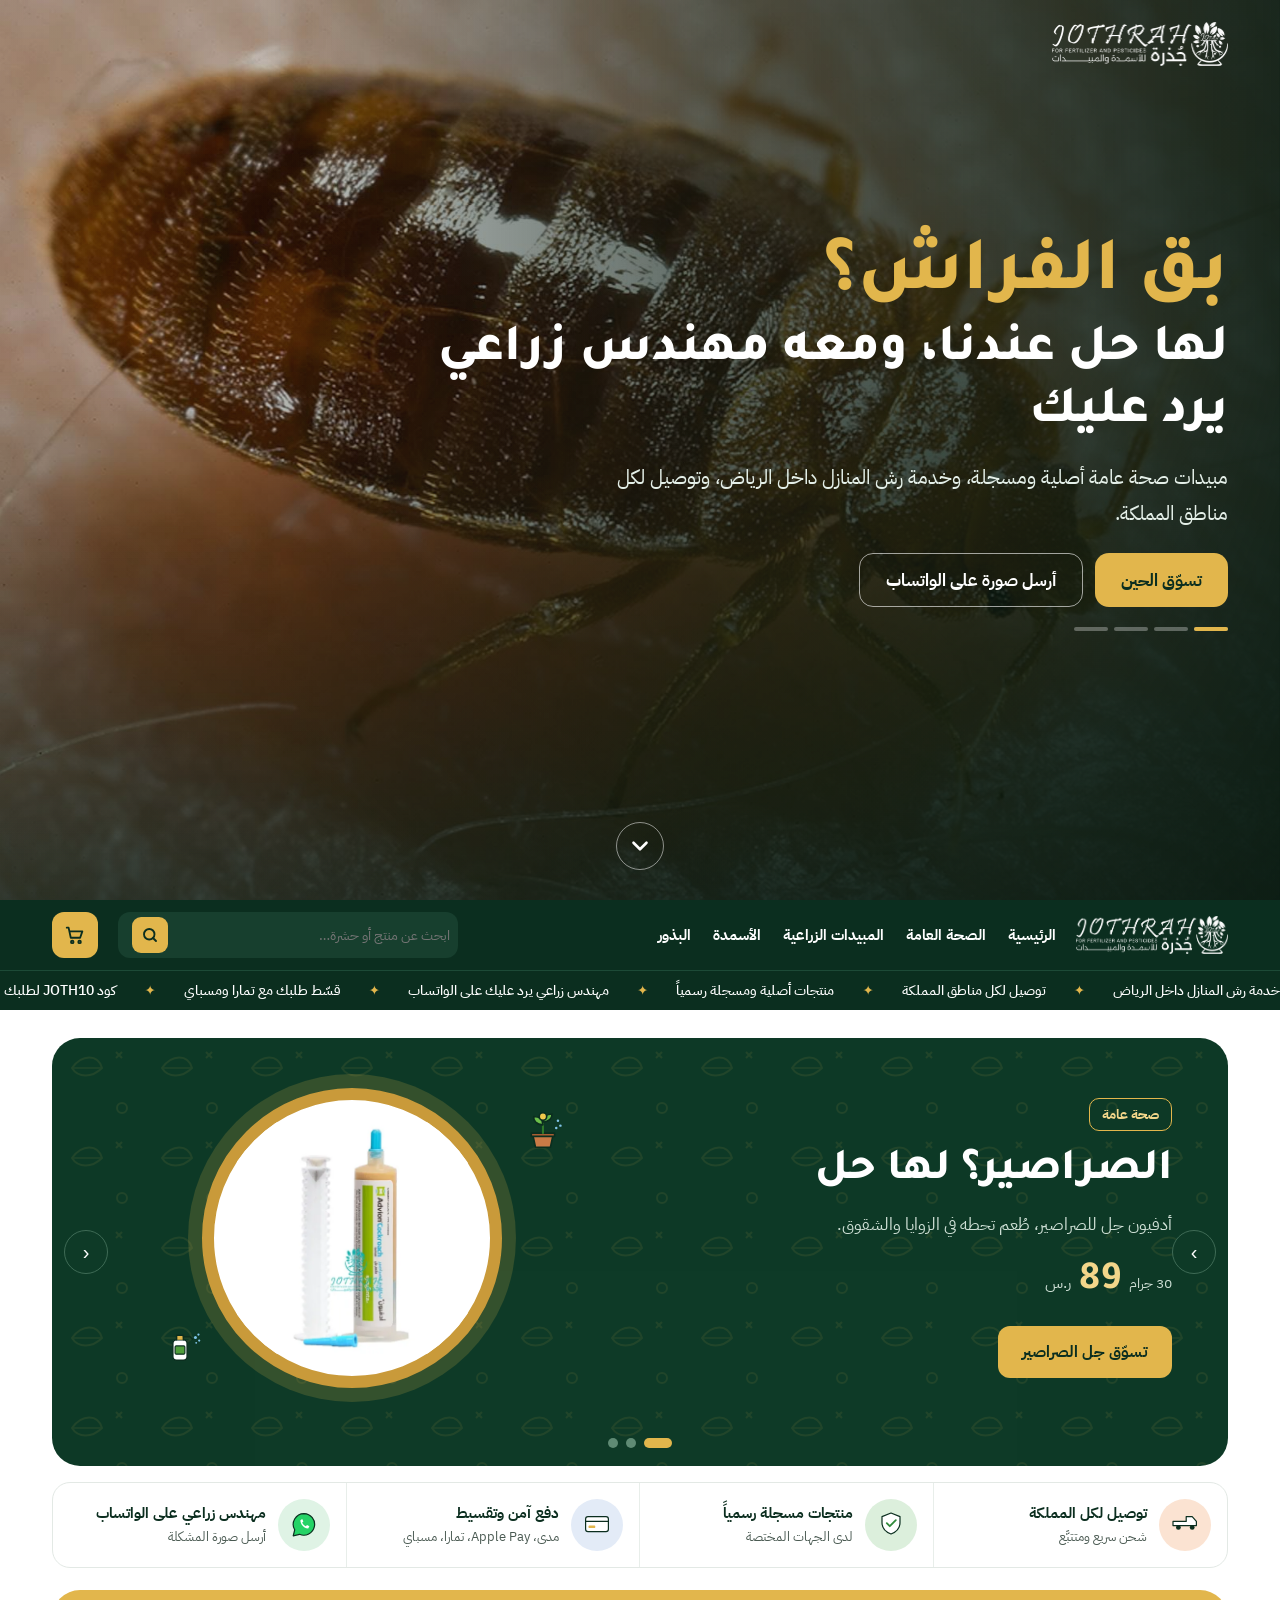
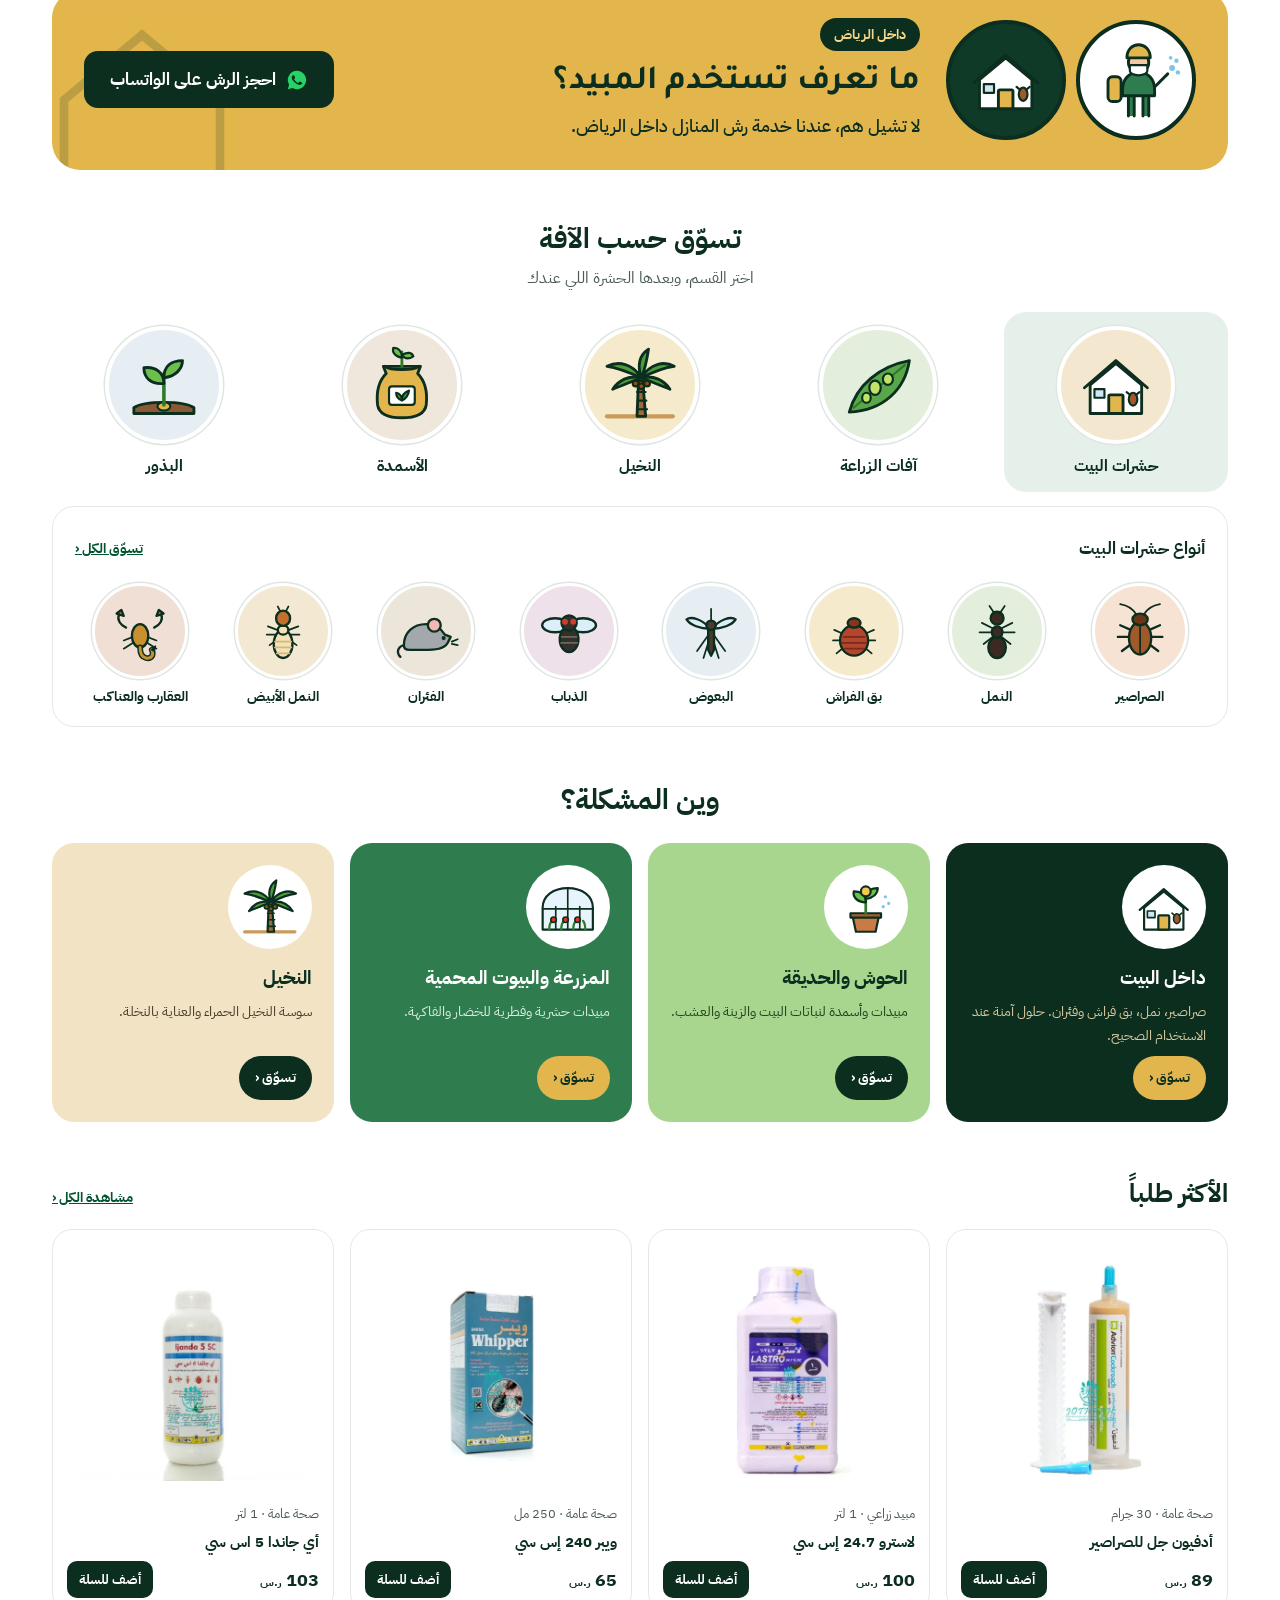
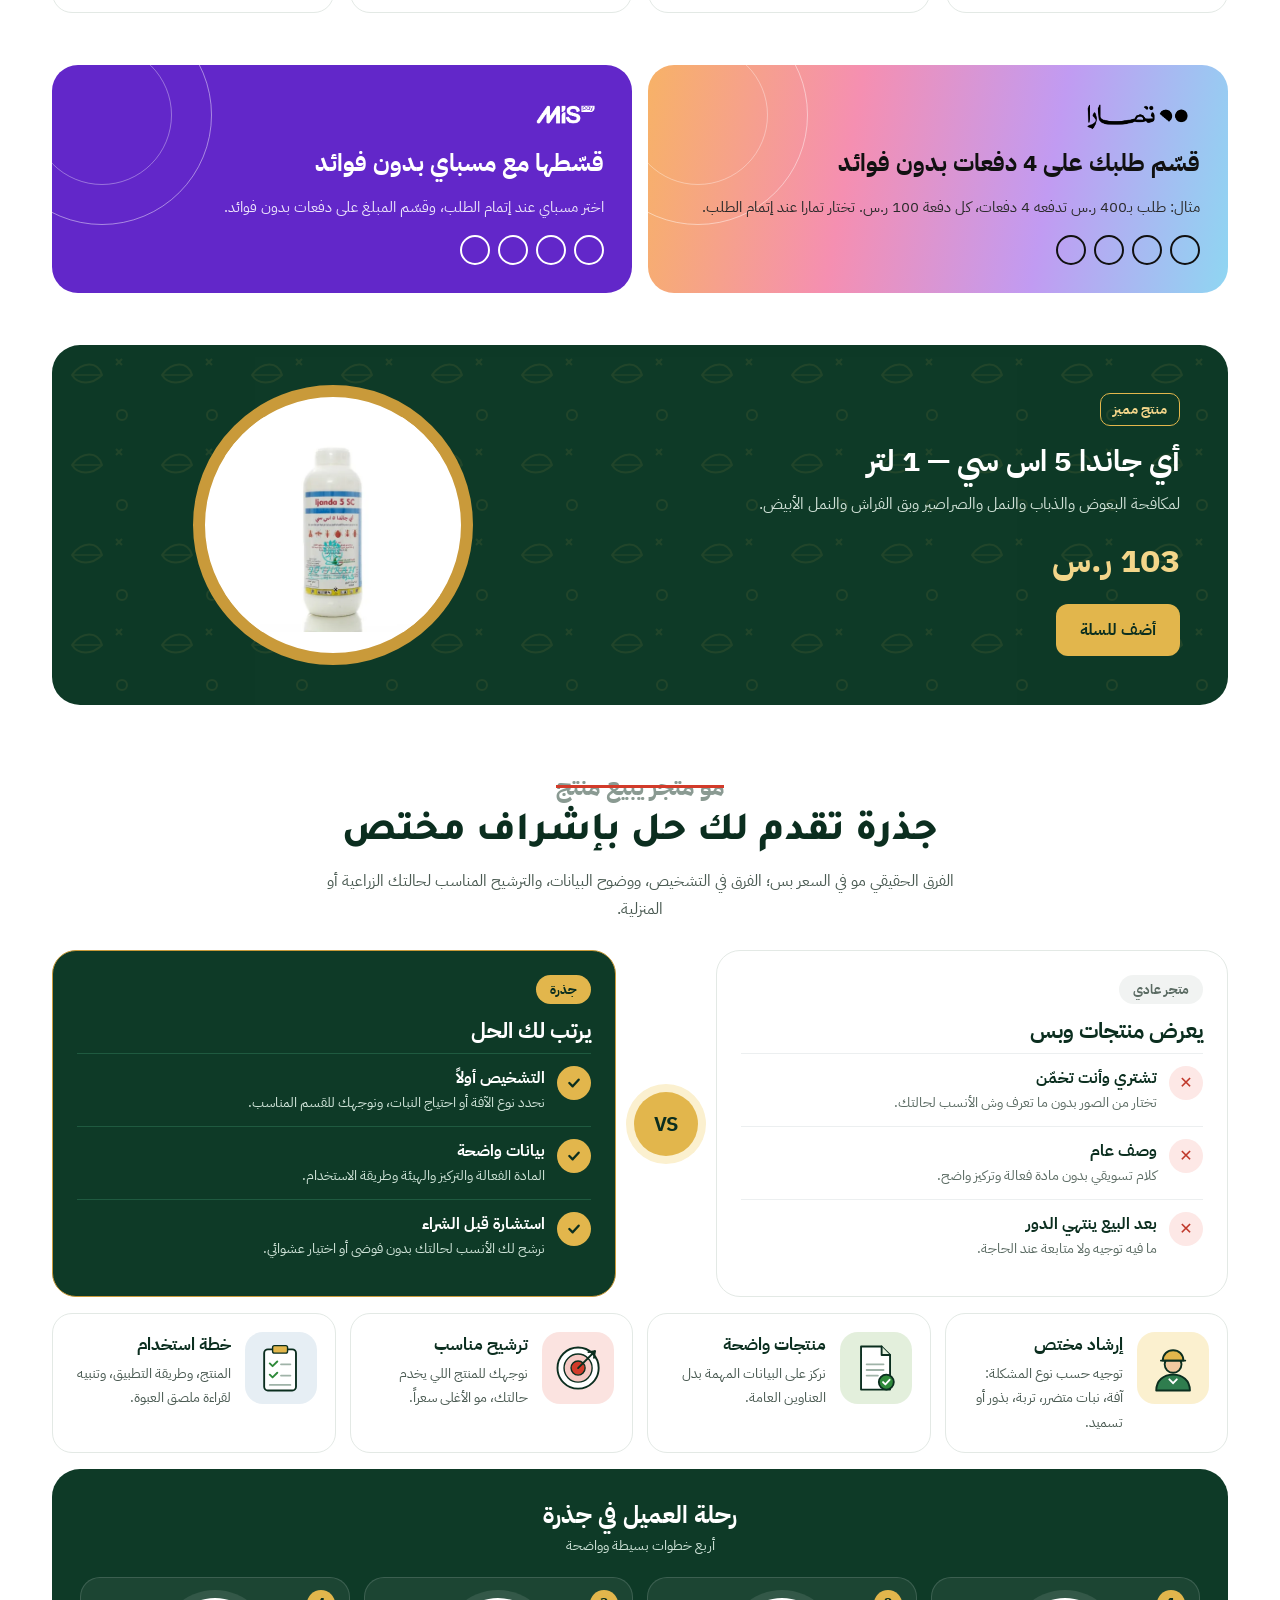
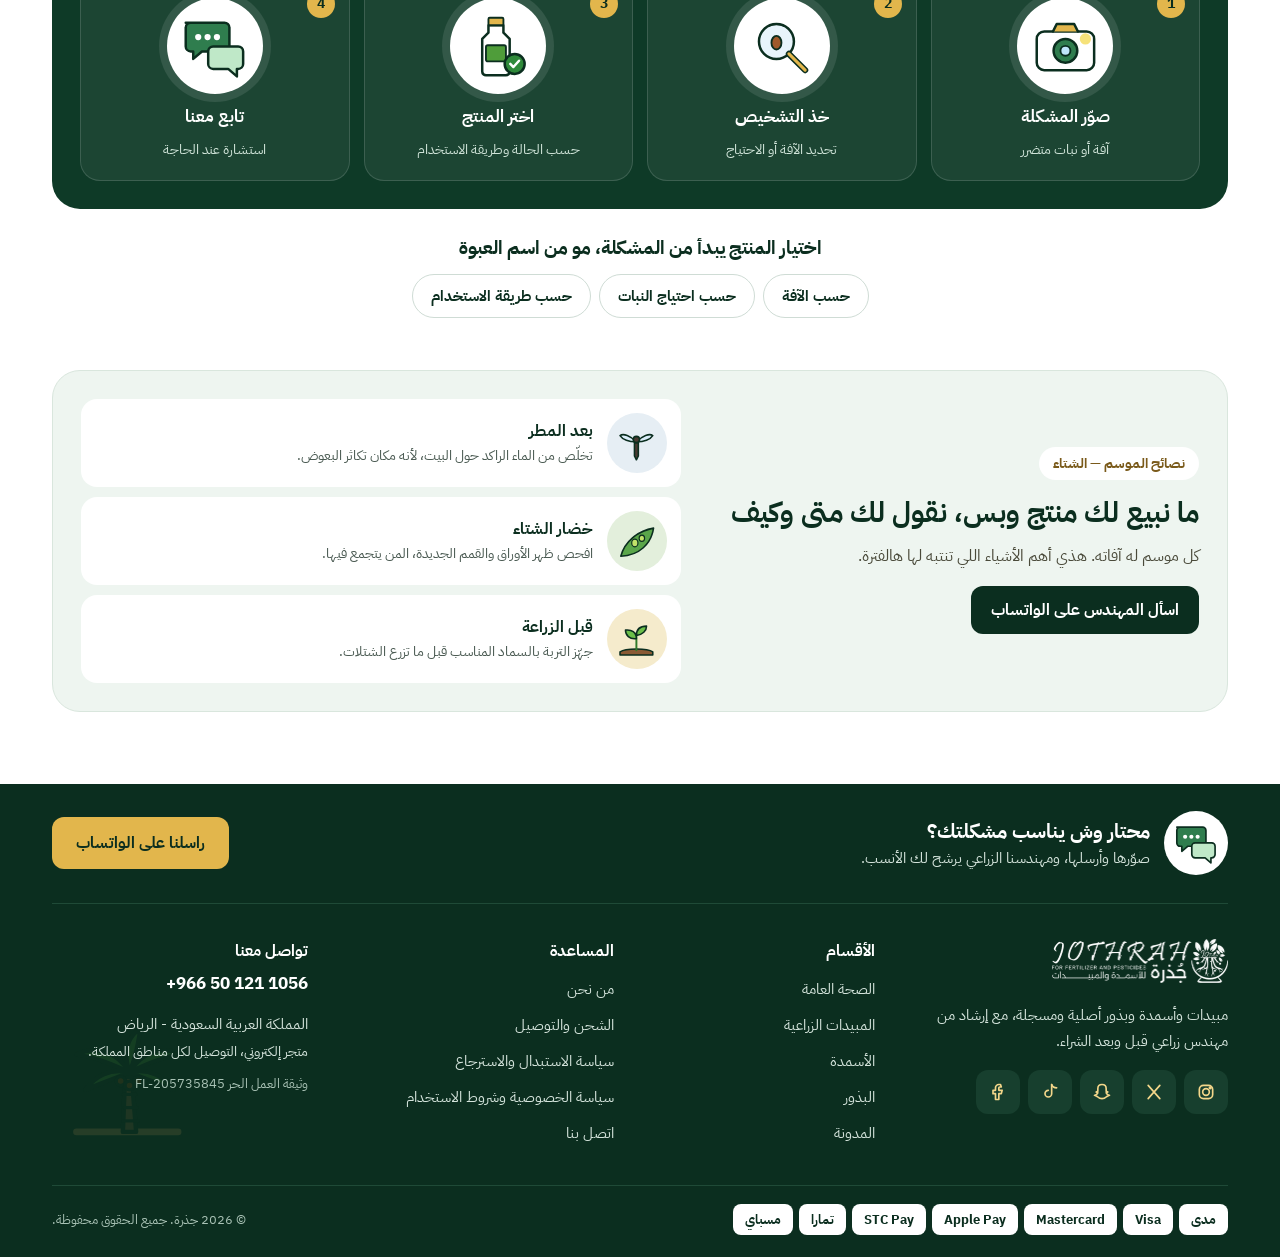
==== index.html @ 449c1da7 "Add files via upload" ====
<!DOCTYPE html>
<html lang="ar" dir="rtl">
<head>
<meta charset="utf-8">
<meta name="viewport" content="width=device-width,initial-scale=1,viewport-fit=cover">
<title>جذرة | مبيدات وأسمدة وبذور مع مهندس زراعي يرد عليك</title>
<meta name="description" content="مبيدات صحة عامة وزراعية وأسمدة وبذور أصلية ومسجلة، مع إرشاد من مهندس زراعي على الواتساب، وخدمة رش المنازل داخل الرياض، وتوصيل لكل مناطق المملكة.">
<link rel="canonical" href="https://offers.jothrah.com/">
<meta property="og:title" content="جذرة | مبيدات وأسمدة وبذور مع مهندس زراعي يرد عليك">
<meta property="og:description" content="صوّر المشكلة وأرسلها، ونقول لك وش تستخدم وكيف. توصيل لكل مناطق المملكة.">
<meta property="og:image" content="https://offers.jothrah.com/assets/hero/bedbug.jpg">
<meta property="og:url" content="https://offers.jothrah.com/">
<meta property="og:locale" content="ar_SA">
<meta name="theme-color" content="#0b2e1f">
<link rel="icon" href="/assets/logo-dark.png">
<link rel="preload" as="image" href="/assets/hero/bedbug.jpg" fetchpriority="high">
<link rel="preconnect" href="https://fonts.googleapis.com"><link rel="preconnect" href="https://fonts.gstatic.com" crossorigin>
<link href="https://fonts.googleapis.com/css2?family=IBM+Plex+Sans+Arabic:wght@400;500;700&family=Tajawal:wght@800&display=swap" rel="stylesheet" media="print" onload="this.media='all'"><noscript><link href="https://fonts.googleapis.com/css2?family=IBM+Plex+Sans+Arabic:wght@400;500;700&family=Tajawal:wght@800&display=swap" rel="stylesheet"></noscript>
<style>html{scroll-behavior:smooth;scroll-padding-top:120px}*{box-sizing:border-box}[hidden]{display:none!important}img{max-width:100%}
.intro{position:relative;height:100svh;min-height:560px;overflow:hidden;color:#fff;background:#1d2a1e}
.ix{position:absolute;inset:0}.iz{position:absolute;inset:0;width:100%;height:100%;object-fit:cover;opacity:0;transition:opacity 1.1s ease;transform:scale(1.08)}.iz.on{opacity:1;animation:kb 6s ease-out both}
.iq{position:relative;height:clamp(46px,7vw,78px);margin-bottom:4px}.iql{position:absolute;right:0;top:0;font-family:Tajawal,'IBM Plex Sans Arabic',sans-serif;font-weight:800;font-size:clamp(40px,7vw,76px);line-height:1;color:#e2b64c;text-decoration:none;opacity:0;transform:translateY(14px);transition:opacity .6s,transform .6s;pointer-events:none}.iql.on{opacity:1;transform:none;pointer-events:auto}
.ibar{display:flex;gap:6px;margin-top:20px}.ibar i{width:34px;height:4px;border-radius:4px;background:rgba(255,255,255,.3);overflow:hidden;position:relative}.ibar i.on::after{content:'';position:absolute;inset:0;background:#e2b64c;animation:barf 5s linear both}@keyframes barf{from{transform:scaleX(0);transform-origin:right}to{transform:scaleX(1);transform-origin:right}}
@keyframes kb{from{transform:scale(1.12)}to{transform:scale(1)}}
.intro-shade{position:absolute;inset:0;background:linear-gradient(to top,rgba(8,26,17,.94) 0%,rgba(8,26,17,.7) 45%,rgba(8,26,17,.45) 75%,rgba(8,26,17,.6) 100%)}@media (min-width:760px){.intro-shade{background:linear-gradient(to left,rgba(8,26,17,.9) 0%,rgba(8,26,17,.6) 45%,rgba(8,26,17,.15) 80%),linear-gradient(to top,rgba(8,26,17,.75),rgba(8,26,17,.1) 60%)}}
.intro-in{position:relative;height:100%;max-width:1240px;margin:0 auto;padding:22px 32px 30px;box-sizing:border-box;display:flex;flex-direction:column;justify-content:space-between}
.intro-h{font-family:Tajawal,'IBM Plex Sans Arabic',sans-serif;font-weight:800;font-size:clamp(28px,4.6vw,52px);line-height:1.2;margin:0;max-width:820px;animation:up .9s .2s both}
.intro-p{font-size:clamp(16px,2vw,20px);line-height:1.8;color:#e4efe8;max-width:620px;margin:14px 0 22px;animation:up .9s .35s both}
.intro-btns{display:flex;gap:12px;flex-wrap:wrap;animation:up .9s .5s both}
.ib{display:inline-flex;align-items:center;justify-content:center;min-height:54px;padding:0 26px;border-radius:14px;font-weight:700;font-size:17px;text-decoration:none}
.ib1{background:#e2b64c;color:#0b2e1f}.ib2{border:1.5px solid rgba(255,255,255,.6);color:#fff}
.intro-down{align-self:center;color:#fff;width:48px;height:48px;display:grid;place-items:center;border-radius:50%;border:1.5px solid rgba(255,255,255,.5);animation:bob 1.8s ease-in-out infinite;margin-top:18px}
@keyframes up{from{opacity:0;transform:translateY(18px)}to{opacity:1;transform:none}}
@media (max-width:600px){.intro-in{padding:18px 18px 22px}.ib{flex:1 1 100%}}
header{position:sticky;top:0;z-index:50}
</style>



<style>
body{margin:0;background:#fff}a{color:#005430}a:hover{color:#003d23}
.ic{width:78%;height:78%;overflow:visible}.ic *{transform-box:fill-box;transform-origin:center}
@keyframes bob{50%{transform:translateY(-6px)}}@keyframes wig{0%,100%{transform:rotate(-7deg)}50%{transform:rotate(7deg)}}@keyframes flap{50%{transform:scaleY(.45)}}@keyframes sway{0%,100%{transform:rotate(-5deg)}50%{transform:rotate(5deg)}}@keyframes crawl{0%,100%{transform:translate(0,0)}50%{transform:translate(0,-4px)}}@keyframes mist{0%{opacity:0;transform:translate(0,0) scale(.5)}40%{opacity:1}100%{opacity:0;transform:translate(10px,-8px) scale(1.3)}}@keyframes grow{50%{transform:scaleY(1.08) translateY(-2px)}}@keyframes dash{to{stroke-dashoffset:-40}}@keyframes tick{to{transform:translateX(50%)}}@keyframes inch{50%{transform:scaleX(.85)}}@keyframes floaty{50%{transform:translateY(-12px) rotate(8deg)}}@keyframes spin{to{transform:rotate(360deg)}}
.a-bob{animation:bob 3s ease-in-out infinite}.a-crawl{animation:crawl 1.2s ease-in-out infinite}.a-leg{animation:wig .45s ease-in-out infinite}.a-ant{animation:sway 1.6s ease-in-out infinite;transform-origin:center bottom!important}.a-wing{animation:flap .18s linear infinite;transform-origin:center bottom!important}.a-hover{animation:bob 1.4s ease-in-out infinite}.a-tail{animation:sway 1.2s ease-in-out infinite;transform-origin:right top!important}.a-sting{animation:sway 1.8s ease-in-out infinite;transform-origin:left top!important}.a-sway{animation:sway 4s ease-in-out infinite;transform-origin:left bottom!important}.a-sway2{animation:sway 3s ease-in-out infinite;transform-origin:center bottom!important}.a-fronds{animation:sway 3.6s ease-in-out infinite;transform-origin:center bottom!important}.a-mist circle{animation:mist 1.6s ease-out infinite}.a-mist circle:nth-child(2){animation-delay:.4s}.a-mist circle:nth-child(3){animation-delay:.8s}.a-mist circle:nth-child(4){animation-delay:1.2s}.a-grow{animation:grow 2.4s ease-in-out infinite;transform-origin:center bottom!important}.a-trail{stroke-dasharray:6 8;animation:dash 1.5s linear infinite}.a-inch{animation:inch 1.4s ease-in-out infinite;transform-origin:left bottom!important}.a-crawl2{animation:crawl .9s ease-in-out infinite}
.tick{display:flex;gap:28px;width:max-content;animation:tick 40s linear infinite}.tick .dot{color:#e2b64c}
.sbrow{display:grid;grid-template-columns:repeat(8,minmax(0,1fr));gap:12px}.sb{display:flex;flex-direction:column;align-items:center;gap:8px;text-decoration:none;color:#0b2e1f;text-align:center}.sbi{width:96px;height:96px;border-radius:50%;display:grid;place-items:center;border:3px solid #fff;box-shadow:0 0 0 1.5px #dfe6e2}.sb:hover .sbi{box-shadow:0 0 0 2.5px #005430}.sbn{font-weight:700;font-size:14px;line-height:1.4}
.cats{display:grid;grid-template-columns:repeat(5,minmax(0,1fr));gap:14px}.cb{border:0;border-radius:22px;padding:14px 8px;display:flex;flex-direction:column;align-items:center;gap:10px;cursor:pointer;font:inherit;color:#0b2e1f}.cbi{width:118px;height:118px;border-radius:50%;display:grid;place-items:center;border:4px solid #fff;box-shadow:0 0 0 1.5px #dfe6e2}.cbn{font-weight:700;font-size:16px}
.where{display:grid;grid-template-columns:repeat(4,minmax(0,1fr));gap:16px}.wc{border-radius:22px;padding:22px;display:flex;flex-direction:column;gap:8px;min-height:260px;box-sizing:border-box}.wci{width:84px;height:84px;border-radius:50%;background:#fff;display:grid;place-items:center;margin-bottom:6px;align-self:flex-start}
.feat{display:grid;grid-template-columns:repeat(4,minmax(0,1fr));border:1px solid #e3e9e5;border-radius:18px;background:#fff}.fi{display:flex;align-items:center;gap:12px;padding:16px}.fi+.fi{border-right:1px solid #e8eeea}.fic{flex:none;width:52px;height:52px;border-radius:50%;display:grid;place-items:center}.fic svg{width:30px;height:30px}
.slide{display:grid;grid-template-columns:minmax(0,1fr) minmax(0,.9fr);align-items:center;gap:32px}.prods{display:grid;grid-template-columns:repeat(4,minmax(0,1fr));gap:16px}.fp{display:grid;grid-template-columns:minmax(0,1fr) minmax(0,.8fr);gap:32px;align-items:center}.tips{display:grid;grid-template-columns:minmax(0,.9fr) minmax(0,1.1fr);gap:28px;align-items:center}
@keyframes rise{0%{opacity:0;transform:translateY(6px)}50%{opacity:1}100%{opacity:0;transform:translateY(-14px)}}@keyframes drip{0%{transform:translateY(-6px);opacity:0}30%{opacity:1}100%{transform:translateY(16px);opacity:0}}@keyframes jump{50%{transform:translateY(-5px)}}@keyframes pulse{50%{transform:scale(1.06)}}@keyframes fill4{0%,15%{background:transparent}25%,100%{background:currentColor}}
.a-rise circle{animation:rise 2s ease-out infinite}.a-rise circle:nth-child(2){animation-delay:.6s}.a-rise circle:nth-child(3){animation-delay:1.2s}.a-pour{animation:sway 2.6s ease-in-out infinite;transform-origin:right top!important}.a-jump circle{animation:jump 1.2s ease-in-out infinite}.a-jump circle:nth-child(2n){animation-delay:.3s}.a-jump circle:nth-child(3n){animation-delay:.6s}.a-drip{animation:drip 1.8s ease-in infinite}.a-orbit{animation:spin 8s linear infinite}.a-orbit2{animation:spin 6s linear infinite reverse}.a-root{animation:grow 2.4s ease-in-out infinite;transform-origin:center top!important}.a-pulse{animation:pulse 2.2s ease-in-out infinite}.a-spin{animation:spin 10s linear infinite}@keyframes slide{50%{transform:translateX(-6px)}}@keyframes tw{50%{opacity:.35}}.a-slide{animation:slide 3s ease-in-out infinite}.a-twinkle circle{animation:tw 2s ease-in-out infinite}.a-twinkle circle:nth-child(2n){animation-delay:.7s}.a-jump2{animation:jump 1s ease-in-out infinite}.a-wiggle{animation:sway 1s ease-in-out infinite}
.pay{display:grid;grid-template-columns:repeat(2,minmax(0,1fr));gap:16px}.dots4{display:flex;gap:8px}.dots4 i{width:30px;height:30px;border-radius:50%;border:2.5px solid currentColor;animation:fill4 4s ease-in-out infinite}.dots4 i:nth-child(2){animation-delay:.6s}.dots4 i:nth-child(3){animation-delay:1.2s}.dots4 i:nth-child(4){animation-delay:1.8s}
@media (max-width:1000px){.pay{grid-template-columns:minmax(0,1fr)}}
.vs{display:grid;grid-template-columns:minmax(0,1fr) auto minmax(0,1.1fr);gap:18px;align-items:center}.why4{display:grid;grid-template-columns:repeat(4,minmax(0,1fr));gap:14px}.jr{display:grid;grid-template-columns:repeat(4,minmax(0,1fr));gap:14px;position:relative}@keyframes flash{0%,80%,100%{opacity:0}85%{opacity:1}}@keyframes scan{0%,100%{transform:translate(0,0)}25%{transform:translate(8px,-6px)}50%{transform:translate(0,-10px)}75%{transform:translate(-8px,-4px)}}@keyframes typing{0%,100%{opacity:.2}50%{opacity:1}}.a-flash{animation:flash 2.4s linear infinite}.a-scan{animation:scan 3s ease-in-out infinite}.a-typing circle{animation:typing 1.2s ease-in-out infinite}.a-typing circle:nth-child(2){animation-delay:.2s}.a-typing circle:nth-child(3){animation-delay:.4s}
@media (max-width:1000px){.vs{grid-template-columns:minmax(0,1fr)}.vsc{justify-self:center}.why4,.jr{grid-template-columns:repeat(2,minmax(0,1fr))}}
@media (max-width:1000px){.fcols{grid-template-columns:repeat(2,minmax(0,1fr))!important}}
@media (max-width:600px){.fcols{grid-template-columns:minmax(0,1fr)!important}.fcta a{width:100%;justify-content:center}.sprayb{padding:22px!important}.sprayb a{width:100%;justify-content:center}.why4,.jr{grid-template-columns:minmax(0,1fr)}}
@media (max-width:1000px){.sbrow{grid-template-columns:repeat(4,minmax(0,1fr))}.where{grid-template-columns:repeat(2,minmax(0,1fr))}.feat{grid-template-columns:repeat(2,minmax(0,1fr))}.fi:nth-child(3){border-right:0}.fi:nth-child(n+3){border-top:1px solid #e8eeea}.cbi{width:96px;height:96px}.prods{grid-template-columns:repeat(2,minmax(0,1fr))}.tips{grid-template-columns:minmax(0,1fr)}.nav{display:none!important}}
@media (max-width:600px){.slide,.fp{grid-template-columns:minmax(0,1fr)}.slide .ring{width:220px!important;height:220px!important}.cats{display:flex;overflow-x:auto;gap:10px;padding-bottom:6px}.cb{flex:none;width:118px}.cbi{width:84px;height:84px}.sbrow{grid-template-columns:repeat(3,minmax(0,1fr));gap:10px}.sbi{width:84px;height:84px}.where{grid-template-columns:minmax(0,1fr)}.wc{min-height:0}.feat{grid-template-columns:minmax(0,1fr)}.fi+.fi{border-right:0;border-top:1px solid #e8eeea}.wrap{padding-inline:14px!important}.st{font-size:30px!important}.h2{font-size:22px!important}.search{display:none!important}.fpimg{width:220px!important;height:220px!important}}
@media (prefers-reduced-motion:reduce){*{animation:none!important}}
</style>

</head>
<body>

<div dir="rtl" style="font-family:'IBM Plex Sans Arabic',system-ui,sans-serif;color:#0b2e1f;background:#fff">

<section class="intro" aria-label="جذرة">
<div class="ix" aria-hidden="true">
<img class="iz on" src="/assets/hero/bedbug.jpg" alt="" style="object-position:center 30%" fetchpriority="high">
<img class="iz" data-src="/assets/hero/roach.jpg" alt="" style="object-position:center 40%">
<img class="iz" data-src="/assets/hero/mouse.jpg" alt="" style="object-position:center 45%">
<img class="iz" data-src="/assets/hero/termite.jpg" alt="" style="object-position:center 35%">
</div>
<div class="intro-shade" aria-hidden="true"></div>
<div class="intro-in">
<img src="/assets/logo-light.png" alt="جذرة للأسمدة والمبيدات والبذور" width="176" height="44" style="height:44px;width:auto;align-self:flex-start">
<div>
<div class="iq" aria-live="polite"><a class="iql on" href="https://jothrah.com/ar/BedBug/c424766823">بق الفراش؟</a><a class="iql" href="https://jothrah.com/ar/Cockroach/c1234017296">الصراصير؟</a><a class="iql" href="https://jothrah.com/ar/Rodent-Mouse/c1764114038">الفئران؟</a><a class="iql" href="https://jothrah.com/ar/Termite/c708027161">النمل الأبيض؟</a></div>
<h1 class="intro-h">لها حل عندنا، ومعه مهندس زراعي يرد عليك</h1>
<p class="intro-p">مبيدات صحة عامة أصلية ومسجلة، وخدمة رش المنازل داخل الرياض، وتوصيل لكل مناطق المملكة.</p>
<div class="intro-btns"><a href="#shop" class="ib ib1">تسوّق الحين</a><a href="https://wa.me/966501211056" class="ib ib2">أرسل صورة على الواتساب</a></div>
<div class="ibar" aria-hidden="true"><i class="on"></i><i></i><i></i><i></i></div>
</div>
<a href="#shop" class="intro-down" aria-label="انزل للمتجر"><svg width="26" height="26" viewBox="0 0 24 24" fill="none" stroke="currentColor" stroke-width="2.4" stroke-linecap="round" stroke-linejoin="round" aria-hidden="true"><path d="M6 9l6 6 6-6"/></svg></a>
</div>
</section>
<header id="shop" style="background:#0b2e1f;color:#fff">
<div class="wrap" style="max-width:1240px;margin:0 auto;padding:12px 32px;display:flex;align-items:center;gap:20px">
<img src="/assets/logo-light.png" alt="جذرة للأسمدة والمبيدات والبذور" style="height:38px;width:auto">
<nav class="nav" aria-label="الأقسام" style="display:flex;gap:22px;font-weight:700;font-size:15px">
<a href="https://jothrah.com/ar" style="color:#fff;text-decoration:none">الرئيسية</a><a href="https://jothrah.com/ar/PublicHealth-Insecticide/c1409105685" style="color:#fff;text-decoration:none">الصحة العامة</a><a href="https://jothrah.com/ar/Pesticides/c199643191" style="color:#fff;text-decoration:none">المبيدات الزراعية</a><a href="https://jothrah.com/ar/Fertilizers/c63252591" style="color:#fff;text-decoration:none">الأسمدة</a><a href="https://jothrah.com/ar/Seeds/c2074406823" style="color:#fff;text-decoration:none">البذور</a>
</nav>
<div style="flex:1"></div>
<label class="search" style="display:flex;align-items:center;background:#173f2e;border-radius:12px;padding:0 6px 0 14px;height:46px;min-width:240px"><span style="position:absolute;width:1px;height:1px;overflow:hidden">بحث</span><input type="search" placeholder="ابحث عن منتج أو حشرة…" style="flex:1;background:transparent;border:0;color:#fff;font:inherit;font-size:14px;outline:none"><span style="width:36px;height:36px;border-radius:9px;background:#e2b64c;display:grid;place-items:center"><svg width="18" height="18" viewBox="0 0 24 24" fill="none" stroke="#0b2e1f" stroke-width="2.5" stroke-linecap="round" aria-hidden="true"><circle cx="11" cy="11" r="7"/><path d="M20 20l-4-4"/></svg></span></label>
<button aria-label="السلة" style="width:46px;height:46px;border-radius:12px;border:0;background:#e2b64c;display:grid;place-items:center;cursor:pointer"><svg width="22" height="22" viewBox="0 0 24 24" fill="none" stroke="#0b2e1f" stroke-width="2" stroke-linecap="round" stroke-linejoin="round" aria-hidden="true"><path d="M3 4h2l2.4 11h10.2L20 8H6.2"/><circle cx="9" cy="19.5" r="1.4"/><circle cx="17" cy="19.5" r="1.4"/></svg></button>
</div>
<div style="border-top:1px solid #1d4a37;overflow:hidden;padding:9px 0;font-size:13.5px;font-weight:500;white-space:nowrap"><div class="tick"><span>خدمة رش المنازل داخل الرياض</span><span class="dot">✦</span><span>توصيل لكل مناطق المملكة</span><span class="dot">✦</span><span>منتجات أصلية ومسجلة رسمياً</span><span class="dot">✦</span><span>مهندس زراعي يرد عليك على الواتساب</span><span class="dot">✦</span><span>قسّط طلبك مع تمارا ومسباي</span><span class="dot">✦</span><span>كود JOTH10 لطلبك</span><span class="dot">✦</span><span>موسم الزراعة الشتوي بدأ</span><span class="dot">✦</span><span>خدمة رش المنازل داخل الرياض</span><span class="dot">✦</span><span>توصيل لكل مناطق المملكة</span><span class="dot">✦</span><span>منتجات أصلية ومسجلة رسمياً</span><span class="dot">✦</span><span>مهندس زراعي يرد عليك على الواتساب</span><span class="dot">✦</span><span>قسّط طلبك مع تمارا ومسباي</span><span class="dot">✦</span><span>كود JOTH10 لطلبك</span><span class="dot">✦</span><span>موسم الزراعة الشتوي بدأ</span><span class="dot">✦</span></div></div>
</header>

<section class="wrap" style="max-width:1240px;margin:0 auto;padding:28px 32px 0;box-sizing:border-box">
<div style="position:relative;background:#0e3a27;border-radius:28px;overflow:hidden;color:#fff">
<svg aria-hidden="true" style="position:absolute;inset:0;width:100%;height:100%;opacity:.09"><defs><pattern id="lv" width="90" height="90" patternUnits="userSpaceOnUse"><path d="M20 30c10-14 26-14 30 0-10 10-24 10-30 0z" fill="none" stroke="#e2b64c" stroke-width="2"/><path d="M20 30l30 0" stroke="#e2b64c" stroke-width="1.5"/><circle cx="70" cy="70" r="5" fill="none" stroke="#e2b64c" stroke-width="2"/><path d="M64 14l6 6M70 14l-6 6" stroke="#e2b64c" stroke-width="2"/></pattern></defs><rect width="100%" height="100%" fill="url(#lv)"/></svg>
<div class="slide sl" data-i="0" style="position:relative;padding:40px 56px">
<div>
<span style="display:inline-block;border:1px solid #e2b64c;color:#f3d68a;border-radius:10px;padding:5px 12px;font-size:13.5px;font-weight:700">صحة عامة</span>
<h2 class="st" style="margin:14px 0 10px;font-family:Tajawal,'IBM Plex Sans Arabic',sans-serif;font-size:44px;line-height:1.25;font-weight:800">الصراصير؟ لها حل</h2>
<p style="margin:0 0 18px;font-size:17px;line-height:1.75;color:#cfe0d6;max-width:520px">أدفيون جل للصراصير، طُعم تحطه في الزوايا والشقوق.</p>
<div style="display:flex;align-items:baseline;gap:8px;margin-bottom:20px"><span style="font-size:14px;color:#cfe0d6">30 جرام</span><b style="font-size:40px;color:#f3d68a;font-family:Tajawal,sans-serif">89</b><span style="color:#cfe0d6">ر.س</span></div>
<a href="https://jothrah.com/ar/advion-cockroach-gel-bait-30g/p1926502256" style="display:inline-flex;align-items:center;gap:8px;background:#e2b64c;color:#0b2e1f;text-decoration:none;font-weight:700;font-size:16px;padding:14px 24px;border-radius:12px;min-height:50px;box-sizing:border-box">تسوّق جل الصراصير</a>
</div>
<div style="position:relative;display:grid;place-items:center;min-height:320px">
<div class="ring" style="width:300px;height:300px;border-radius:50%;background:#fff;border:12px solid #c99a3a;box-shadow:0 0 0 14px rgba(226,182,76,.18);display:grid;place-items:center;overflow:hidden"><img loading="lazy" src="/assets/p/advion.webp" alt="أدفيون جل للصراصير" style="width:84%;height:84%;object-fit:contain"></div>
<span aria-hidden="true" style="position:absolute;top:8%;right:6%;width:64px;height:64px;animation:floaty 4s ease-in-out infinite"><svg class="ic" viewBox="0 0 120 120" aria-hidden="true"><path d="M36 76h48l-6 28H42z" fill="#c97a46" stroke="#0b2e1f" stroke-width="4" stroke-linejoin="round" stroke-linecap="round"/><path d="M32 70h56v8H32z" fill="#a85e32" stroke="#0b2e1f" stroke-width="4" stroke-linejoin="round" stroke-linecap="round"/><g class="a-sway"><path d="M60 70V36" fill="none" stroke="#2f7a2a" stroke-width="5" stroke-linecap="round"/><path d="M60 50c-16 0-24-10-22-20 14 0 22 8 22 20zM60 44c14-2 22-10 22-20-14 0-22 8-22 20z" fill="#6cbf4a" stroke="#0b2e1f" stroke-width="4" stroke-linejoin="round" stroke-linecap="round"/><circle cx="60" cy="30" r="9" fill="#f2c94c" stroke="#0b2e1f" stroke-width="4" stroke-linejoin="round" stroke-linecap="round"/></g><g class="a-mist"><circle cx="96" cy="40" r="3" fill="#7fc4e8"/><circle cx="102" cy="52" r="3" fill="#7fc4e8"/><circle cx="92" cy="58" r="3" fill="#7fc4e8"/></g></svg></span>

<span aria-hidden="true" style="position:absolute;bottom:6%;left:8%;width:58px;height:58px;animation:floaty 5s ease-in-out infinite reverse"><svg class="ic" viewBox="0 0 120 120" aria-hidden="true"><rect x="34" y="50" width="38" height="54" rx="10" fill="#fff" stroke="#0b2e1f" stroke-width="4" stroke-linejoin="round" stroke-linecap="round"/><rect x="40" y="66" width="26" height="22" rx="3" fill="#4f9d3a" stroke="#0b2e1f" stroke-width="3" stroke-linejoin="round" stroke-linecap="round"/><path d="M44 50V38h18v12" fill="#e2b64c" stroke="#0b2e1f" stroke-width="4" stroke-linejoin="round" stroke-linecap="round"/><path d="M62 42h18l6 6" fill="none" stroke="#0b2e1f" stroke-width="4" stroke-linejoin="round" stroke-linecap="round"/><g class="a-mist"><circle cx="94" cy="44" r="4" fill="#7fc4e8"/><circle cx="102" cy="36" r="3" fill="#7fc4e8"/><circle cx="104" cy="52" r="3" fill="#7fc4e8"/><circle cx="96" cy="58" r="2.5" fill="#7fc4e8"/></g></svg></span>
</div>
</div>
<div class="slide sl" data-i="1" hidden style="position:relative;padding:40px 56px">
<div>
<span style="display:inline-block;border:1px solid #e2b64c;color:#f3d68a;border-radius:10px;padding:5px 12px;font-size:13.5px;font-weight:700">مبيدات زراعية</span>
<h2 class="st" style="margin:14px 0 10px;font-family:Tajawal,'IBM Plex Sans Arabic',sans-serif;font-size:44px;line-height:1.25;font-weight:800">المن على زرعك؟</h2>
<p style="margin:0 0 18px;font-size:17px;line-height:1.75;color:#cfe0d6;max-width:520px">لاسترو 24.7 إس سي لمكافحة المن والذبابة البيضاء.</p>
<div style="display:flex;align-items:baseline;gap:8px;margin-bottom:20px"><span style="font-size:14px;color:#cfe0d6">1 لتر</span><b style="font-size:40px;color:#f3d68a;font-family:Tajawal,sans-serif">100</b><span style="color:#cfe0d6">ر.س</span></div>
<a href="https://jothrah.com/ar/lastro-24-7-sc/p1735839289" style="display:inline-flex;align-items:center;gap:8px;background:#e2b64c;color:#0b2e1f;text-decoration:none;font-weight:700;font-size:16px;padding:14px 24px;border-radius:12px;min-height:50px;box-sizing:border-box">تسوّق لاسترو</a>
</div>
<div style="position:relative;display:grid;place-items:center;min-height:320px">
<div class="ring" style="width:300px;height:300px;border-radius:50%;background:#fff;border:12px solid #c99a3a;box-shadow:0 0 0 14px rgba(226,182,76,.18);display:grid;place-items:center;overflow:hidden"><img loading="lazy" src="/assets/p/lastro.webp" alt="لاسترو 24.7 إس سي" style="width:84%;height:84%;object-fit:contain"></div>
<span aria-hidden="true" style="position:absolute;top:8%;right:6%;width:64px;height:64px;animation:floaty 4s ease-in-out infinite"><svg class="ic" viewBox="0 0 120 120" aria-hidden="true"><path d="M36 76h48l-6 28H42z" fill="#c97a46" stroke="#0b2e1f" stroke-width="4" stroke-linejoin="round" stroke-linecap="round"/><path d="M32 70h56v8H32z" fill="#a85e32" stroke="#0b2e1f" stroke-width="4" stroke-linejoin="round" stroke-linecap="round"/><g class="a-sway"><path d="M60 70V36" fill="none" stroke="#2f7a2a" stroke-width="5" stroke-linecap="round"/><path d="M60 50c-16 0-24-10-22-20 14 0 22 8 22 20zM60 44c14-2 22-10 22-20-14 0-22 8-22 20z" fill="#6cbf4a" stroke="#0b2e1f" stroke-width="4" stroke-linejoin="round" stroke-linecap="round"/><circle cx="60" cy="30" r="9" fill="#f2c94c" stroke="#0b2e1f" stroke-width="4" stroke-linejoin="round" stroke-linecap="round"/></g><g class="a-mist"><circle cx="96" cy="40" r="3" fill="#7fc4e8"/><circle cx="102" cy="52" r="3" fill="#7fc4e8"/><circle cx="92" cy="58" r="3" fill="#7fc4e8"/></g></svg></span>

<span aria-hidden="true" style="position:absolute;bottom:6%;left:8%;width:58px;height:58px;animation:floaty 5s ease-in-out infinite reverse"><svg class="ic" viewBox="0 0 120 120" aria-hidden="true"><rect x="34" y="50" width="38" height="54" rx="10" fill="#fff" stroke="#0b2e1f" stroke-width="4" stroke-linejoin="round" stroke-linecap="round"/><rect x="40" y="66" width="26" height="22" rx="3" fill="#4f9d3a" stroke="#0b2e1f" stroke-width="3" stroke-linejoin="round" stroke-linecap="round"/><path d="M44 50V38h18v12" fill="#e2b64c" stroke="#0b2e1f" stroke-width="4" stroke-linejoin="round" stroke-linecap="round"/><path d="M62 42h18l6 6" fill="none" stroke="#0b2e1f" stroke-width="4" stroke-linejoin="round" stroke-linecap="round"/><g class="a-mist"><circle cx="94" cy="44" r="4" fill="#7fc4e8"/><circle cx="102" cy="36" r="3" fill="#7fc4e8"/><circle cx="104" cy="52" r="3" fill="#7fc4e8"/><circle cx="96" cy="58" r="2.5" fill="#7fc4e8"/></g></svg></span>
</div>
</div>
<div class="slide sl" data-i="2" hidden style="position:relative;padding:40px 56px">
<div>
<span style="display:inline-block;border:1px solid #e2b64c;color:#f3d68a;border-radius:10px;padding:5px 12px;font-size:13.5px;font-weight:700">صحة عامة</span>
<h2 class="st" style="margin:14px 0 10px;font-family:Tajawal,'IBM Plex Sans Arabic',sans-serif;font-size:44px;line-height:1.25;font-weight:800">بق الفراش؟ لا تنام عليه</h2>
<p style="margin:0 0 18px;font-size:17px;line-height:1.75;color:#cfe0d6;max-width:520px">ويبر 240 إس سي، مبيد مركّز لمكافحة بق الفراش.</p>
<div style="display:flex;align-items:baseline;gap:8px;margin-bottom:20px"><span style="font-size:14px;color:#cfe0d6">250 مل</span><b style="font-size:40px;color:#f3d68a;font-family:Tajawal,sans-serif">65</b><span style="color:#cfe0d6">ر.س</span></div>
<a href="https://jothrah.com/ar/whipper-240-sc/p1597664759" style="display:inline-flex;align-items:center;gap:8px;background:#e2b64c;color:#0b2e1f;text-decoration:none;font-weight:700;font-size:16px;padding:14px 24px;border-radius:12px;min-height:50px;box-sizing:border-box">تسوّق ويبر</a>
</div>
<div style="position:relative;display:grid;place-items:center;min-height:320px">
<div class="ring" style="width:300px;height:300px;border-radius:50%;background:#fff;border:12px solid #c99a3a;box-shadow:0 0 0 14px rgba(226,182,76,.18);display:grid;place-items:center;overflow:hidden"><img loading="lazy" src="/assets/p/whipper.webp" alt="ويبر 240 إس سي" style="width:84%;height:84%;object-fit:contain"></div>
<span aria-hidden="true" style="position:absolute;top:8%;right:6%;width:64px;height:64px;animation:floaty 4s ease-in-out infinite"><svg class="ic" viewBox="0 0 120 120" aria-hidden="true"><path d="M36 76h48l-6 28H42z" fill="#c97a46" stroke="#0b2e1f" stroke-width="4" stroke-linejoin="round" stroke-linecap="round"/><path d="M32 70h56v8H32z" fill="#a85e32" stroke="#0b2e1f" stroke-width="4" stroke-linejoin="round" stroke-linecap="round"/><g class="a-sway"><path d="M60 70V36" fill="none" stroke="#2f7a2a" stroke-width="5" stroke-linecap="round"/><path d="M60 50c-16 0-24-10-22-20 14 0 22 8 22 20zM60 44c14-2 22-10 22-20-14 0-22 8-22 20z" fill="#6cbf4a" stroke="#0b2e1f" stroke-width="4" stroke-linejoin="round" stroke-linecap="round"/><circle cx="60" cy="30" r="9" fill="#f2c94c" stroke="#0b2e1f" stroke-width="4" stroke-linejoin="round" stroke-linecap="round"/></g><g class="a-mist"><circle cx="96" cy="40" r="3" fill="#7fc4e8"/><circle cx="102" cy="52" r="3" fill="#7fc4e8"/><circle cx="92" cy="58" r="3" fill="#7fc4e8"/></g></svg></span>
<figure style="position:absolute;bottom:2%;left:0;margin:0;z-index:2;display:flex;flex-direction:column;align-items:center;gap:6px"><img loading="lazy" src="/assets/real/bedbug.jpg" alt="بق الفراش" style="width:130px;height:130px;border-radius:50%;object-fit:cover;border:6px solid #fff;box-shadow:0 10px 24px rgba(0,0,0,.35)"><figcaption style="background:#fff;color:#0b2e1f;font-weight:700;font-size:13px;border-radius:999px;padding:4px 12px">بق الفراش</figcaption></figure>
<span aria-hidden="true" style="position:absolute;bottom:6%;left:8%;width:58px;height:58px;animation:floaty 5s ease-in-out infinite reverse"><svg class="ic" viewBox="0 0 120 120" aria-hidden="true"><rect x="34" y="50" width="38" height="54" rx="10" fill="#fff" stroke="#0b2e1f" stroke-width="4" stroke-linejoin="round" stroke-linecap="round"/><rect x="40" y="66" width="26" height="22" rx="3" fill="#4f9d3a" stroke="#0b2e1f" stroke-width="3" stroke-linejoin="round" stroke-linecap="round"/><path d="M44 50V38h18v12" fill="#e2b64c" stroke="#0b2e1f" stroke-width="4" stroke-linejoin="round" stroke-linecap="round"/><path d="M62 42h18l6 6" fill="none" stroke="#0b2e1f" stroke-width="4" stroke-linejoin="round" stroke-linecap="round"/><g class="a-mist"><circle cx="94" cy="44" r="4" fill="#7fc4e8"/><circle cx="102" cy="36" r="3" fill="#7fc4e8"/><circle cx="104" cy="52" r="3" fill="#7fc4e8"/><circle cx="96" cy="58" r="2.5" fill="#7fc4e8"/></g></svg></span>
</div>
</div>
<button aria-label="السابق" data-sl="prev" style="position:absolute;right:12px;top:50%;width:44px;height:44px;margin-top:-22px;border-radius:50%;border:1px solid #3e6a55;background:#0e3a27;color:#fff;cursor:pointer;font-size:20px">›</button>
<button aria-label="التالي" data-sl="next" style="position:absolute;left:12px;top:50%;width:44px;height:44px;margin-top:-22px;border-radius:50%;border:1px solid #3e6a55;background:#0e3a27;color:#fff;cursor:pointer;font-size:20px">‹</button>
<div style="position:relative;display:flex;justify-content:center;gap:8px;padding-bottom:18px"><button class="dot" data-go="0" aria-label="الشريحة 1" style="width:28px;height:10px;border-radius:999px;border:0;background:#e2b64c;cursor:pointer;padding:0;transition:width .3s"></button><button class="dot" data-go="1" aria-label="الشريحة 2" style="width:10px;height:10px;border-radius:999px;border:0;background:#5f8a74;cursor:pointer;padding:0;transition:width .3s"></button><button class="dot" data-go="2" aria-label="الشريحة 3" style="width:10px;height:10px;border-radius:999px;border:0;background:#5f8a74;cursor:pointer;padding:0;transition:width .3s"></button></div>
</div>
</section>

<section class="wrap" style="max-width:1240px;margin:0 auto;padding:16px 32px 0;box-sizing:border-box"><div class="feat"><div class="fi"><span class="fic" style="background:#fbe3d2"><svg viewBox="0 0 100 100" aria-hidden="true"><path d="M10 38h44V22h20l14 16v14H10z" fill="#fff" stroke="#0b2e1f" stroke-width="4" stroke-linejoin="round" stroke-linecap="round"/><circle cx="28" cy="58" r="8" fill="#0b2e1f"/><circle cx="74" cy="58" r="8" fill="#0b2e1f"/></svg></span><span><b style="display:block;font-size:14.5px">توصيل لكل المملكة</b><small style="color:#4a5a52;font-size:12.5px">شحن سريع ومتتبَّع</small></span></div><div class="fi"><span class="fic" style="background:#dcefdc"><svg viewBox="0 0 100 100" aria-hidden="true"><path d="M50 10l30 12v20c0 20-14 32-30 38-16-6-30-18-30-38V22z" fill="#fff" stroke="#0b2e1f" stroke-width="4" stroke-linejoin="round" stroke-linecap="round"/><path d="M36 44l10 10 20-20" fill="none" stroke="#2f8a3a" stroke-width="6" stroke-linecap="round" stroke-linejoin="round"/></svg></span><span><b style="display:block;font-size:14.5px">منتجات مسجلة رسمياً</b><small style="color:#4a5a52;font-size:12.5px">لدى الجهات المختصة</small></span></div><div class="fi"><span class="fic" style="background:#e3ebf7"><svg viewBox="0 0 100 100" aria-hidden="true"><rect x="12" y="22" width="76" height="50" rx="8" fill="#fff" stroke="#0b2e1f" stroke-width="4" stroke-linejoin="round" stroke-linecap="round"/><path d="M12 38h76" stroke="#0b2e1f" stroke-width="4" stroke-linejoin="round" stroke-linecap="round"/><rect x="22" y="52" width="22" height="8" rx="2" fill="#e2b64c"/></svg></span><span><b style="display:block;font-size:14.5px">دفع آمن وتقسيط</b><small style="color:#4a5a52;font-size:12.5px">مدى، Apple Pay، تمارا، مسباي</small></span></div><div class="fi"><span class="fic" style="background:#dff3e5"><svg viewBox="0 0 100 100" aria-hidden="true"><path d="M50 12a36 36 0 0 0-31 54L14 86l21-5A36 36 0 1 0 50 12z" fill="#25d366" stroke="#0b2e1f" stroke-width="4" stroke-linejoin="round" stroke-linecap="round"/><path d="M38 34c0 14 12 28 26 28l4-8-8-4-4 4c-6-2-10-6-12-12l4-4-4-8z" fill="#fff"/></svg></span><span><b style="display:block;font-size:14.5px">مهندس زراعي على الواتساب</b><small style="color:#4a5a52;font-size:12.5px">أرسل صورة المشكلة</small></span></div></div></section>

<section class="wrap" style="max-width:1240px;margin:0 auto;padding:22px 32px 0;box-sizing:border-box">
<div class="sprayb" style="position:relative;overflow:hidden;background:#e2b64c;color:#0b2e1f;border-radius:28px;padding:28px 32px">
<svg aria-hidden="true" style="position:absolute;left:-40px;bottom:-60px;width:260px;height:260px;opacity:.18" viewBox="0 0 120 120"><path d="M24 60L60 30l36 30v40H24z" fill="none" stroke="#0b2e1f" stroke-width="4"/></svg>
<div style="display:flex;align-items:center;gap:26px;flex-wrap:wrap;position:relative">
<div style="flex:none;display:flex;gap:10px"><span style="width:120px;height:120px;border-radius:50%;background:#fff;display:grid;place-items:center;border:4px solid #0b2e1f"><svg class="ic" viewBox="0 0 120 120" aria-hidden="true"><path d="M58 110V70h-8v40M70 110V70h8v40" fill="#2f7d4e" stroke="#0b2e1f" stroke-width="4" stroke-linejoin="round" stroke-linecap="round"/><path d="M42 74c0-14 8-24 22-24s22 10 22 24v8H42z" fill="#2f7d4e" stroke="#0b2e1f" stroke-width="4" stroke-linejoin="round" stroke-linecap="round"/><circle cx="64" cy="36" r="14" fill="#f2c9a0" stroke="#0b2e1f" stroke-width="4" stroke-linejoin="round" stroke-linecap="round"/><path d="M52 40h24v8a12 6 0 0 1-24 0z" fill="#fff" stroke="#0b2e1f" stroke-width="3" stroke-linejoin="round" stroke-linecap="round"/><path d="M48 30c0-12 8-18 16-18s16 6 16 18z" fill="#e2b64c" stroke="#0b2e1f" stroke-width="4" stroke-linejoin="round" stroke-linecap="round"/><rect x="22" y="56" width="18" height="34" rx="6" fill="#e2b64c" stroke="#0b2e1f" stroke-width="4" stroke-linejoin="round" stroke-linecap="round"/><path d="M86 70l18-18" fill="none" stroke="#0b2e1f" stroke-width="4" stroke-linejoin="round" stroke-linecap="round"/><g class="a-mist"><circle cx="110" cy="44" r="4" fill="#7fc4e8"/><circle cx="116" cy="34" r="3" fill="#7fc4e8"/><circle cx="118" cy="50" r="3" fill="#7fc4e8"/><circle cx="108" cy="30" r="2.5" fill="#7fc4e8"/></g></svg></span><span style="width:120px;height:120px;border-radius:50%;background:#0e3a27;display:grid;place-items:center;border:4px solid #0b2e1f"><svg class="ic" viewBox="0 0 120 120" aria-hidden="true"><path d="M24 60L60 30l36 30v40H24z" fill="#fff" stroke="#0b2e1f" stroke-width="4" stroke-linejoin="round" stroke-linecap="round"/><path d="M16 64L60 26l44 38" fill="none" stroke="#0b2e1f" stroke-width="4" stroke-linejoin="round" stroke-linecap="round"/><rect x="50" y="74" width="20" height="26" rx="2" fill="#e2b64c" stroke="#0b2e1f" stroke-width="4" stroke-linejoin="round" stroke-linecap="round"/><rect x="30" y="66" width="14" height="12" fill="#cfe6f5" stroke="#0b2e1f" stroke-width="3" stroke-linejoin="round" stroke-linecap="round"/><g class="a-crawl2"><ellipse cx="84" cy="80" rx="6" ry="9" fill="#a0592a" stroke="#0b2e1f" stroke-width="3" stroke-linejoin="round" stroke-linecap="round"/><path d="M80 74l-5-4M88 74l5-4" fill="none" stroke="#0b2e1f" stroke-width="3" stroke-linejoin="round" stroke-linecap="round"/></g></svg></span></div>
<div style="flex:1 1 320px;min-width:0">
<span style="display:inline-block;background:#0b2e1f;color:#f3d68a;border-radius:999px;padding:6px 14px;font-size:14px;font-weight:700">داخل الرياض</span>
<b style="display:block;font-family:Tajawal,'IBM Plex Sans Arabic',sans-serif;font-size:34px;line-height:1.3;margin:10px 0 6px">ما تعرف تستخدم المبيد؟</b>
<span style="display:block;font-size:18px;line-height:1.7;font-weight:500">لا تشيل هم، عندنا خدمة رش المنازل داخل الرياض.</span>
</div>
<a href="https://wa.me/966501211056?text=%D8%A7%D9%84%D8%B3%D9%84%D8%A7%D9%85%20%D8%B9%D9%84%D9%8A%D9%83%D9%85%D8%8C%20%D8%A3%D8%A8%D9%8A%20%D8%A3%D8%AD%D8%AC%D8%B2%20%D8%AE%D8%AF%D9%85%D8%A9%20%D8%B1%D8%B4%20%D8%A7%D9%84%D9%85%D9%86%D8%B2%D9%84%20%D9%81%D9%8A%20%D8%A7%D9%84%D8%B1%D9%8A%D8%A7%D8%B6" style="flex:none;display:inline-flex;align-items:center;gap:10px;background:#0b2e1f;color:#fff;text-decoration:none;font-weight:700;font-size:17px;padding:16px 26px;border-radius:14px;min-height:56px;box-sizing:border-box"><svg width="22" height="22" viewBox="0 0 24 24" fill="#25d366" aria-hidden="true"><path d="M12 2a10 10 0 0 0-8.6 15.1L2 22l5-1.3A10 10 0 1 0 12 2zm5.2 14.1c-.2.6-1.3 1.2-1.8 1.2-.5.1-1 .2-3.3-.7-2.8-1.1-4.6-4-4.7-4.2-.1-.2-1.1-1.5-1.1-2.9s.7-2.1 1-2.4c.2-.3.5-.3.7-.3h.5c.2 0 .4 0 .6.5l.8 2c.1.2.1.4 0 .5l-.4.6-.4.4c-.1.1-.3.3-.1.6.2.3.8 1.3 1.7 2.1 1.2 1 2.1 1.3 2.4 1.5.3.1.5.1.6-.1l.9-1.1c.2-.3.4-.2.7-.1l1.9.9c.3.1.5.2.5.3.1.2.1.7-.1 1.3z"/></svg>احجز الرش على الواتساب</a>
</div></div></section>

<section class="wrap" style="max-width:1240px;margin:0 auto;padding:48px 32px 0;box-sizing:border-box">
<h2 id="pests" class="h2" style="text-align:center;margin:0 0 6px;font-size:28px;font-weight:700">تسوّق حسب الآفة</h2>
<p style="text-align:center;margin:0 0 22px;color:#4a5a52">اختر القسم، وبعدها الحشرة اللي عندك</p>
<div class="cats"><button class="cb" data-cat="home" aria-pressed="true" style="background:#e6f0ea"><span class="cbi" style="background:#f4e7cf"><svg class="ic" viewBox="0 0 120 120" aria-hidden="true"><path d="M24 60L60 30l36 30v40H24z" fill="#fff" stroke="#0b2e1f" stroke-width="4" stroke-linejoin="round" stroke-linecap="round"/><path d="M16 64L60 26l44 38" fill="none" stroke="#0b2e1f" stroke-width="4" stroke-linejoin="round" stroke-linecap="round"/><rect x="50" y="74" width="20" height="26" rx="2" fill="#e2b64c" stroke="#0b2e1f" stroke-width="4" stroke-linejoin="round" stroke-linecap="round"/><rect x="30" y="66" width="14" height="12" fill="#cfe6f5" stroke="#0b2e1f" stroke-width="3" stroke-linejoin="round" stroke-linecap="round"/><g class="a-crawl2"><ellipse cx="84" cy="80" rx="6" ry="9" fill="#a0592a" stroke="#0b2e1f" stroke-width="3" stroke-linejoin="round" stroke-linecap="round"/><path d="M80 74l-5-4M88 74l5-4" fill="none" stroke="#0b2e1f" stroke-width="3" stroke-linejoin="round" stroke-linecap="round"/></g></svg></span><span class="cbn">حشرات البيت</span></button><button class="cb" data-cat="farm" aria-pressed="false" style="background:transparent"><span class="cbi" style="background:#e3efdc"><svg class="ic" viewBox="0 0 120 120" aria-hidden="true"><g class="a-sway"><path d="M20 98C30 60 62 34 104 26c-6 40-36 70-84 72z" fill="#5aa64a" stroke="#0b2e1f" stroke-width="4" stroke-linejoin="round" stroke-linecap="round"/><path d="M26 92C50 72 74 52 98 32" fill="none" stroke="#2f7a2a" stroke-width="3" stroke-linecap="round"/></g><g class="a-bob"><ellipse cx="56" cy="64" rx="8" ry="10" fill="#c3e26a" stroke="#0b2e1f" stroke-width="3" stroke-linejoin="round" stroke-linecap="round"/><ellipse cx="74" cy="52" rx="7" ry="8" fill="#c3e26a" stroke="#0b2e1f" stroke-width="3" stroke-linejoin="round" stroke-linecap="round"/><ellipse cx="44" cy="78" rx="6" ry="7" fill="#c3e26a" stroke="#0b2e1f" stroke-width="3" stroke-linejoin="round" stroke-linecap="round"/></g></svg></span><span class="cbn">آفات الزراعة</span></button><button class="cb" data-cat="palm" aria-pressed="false" style="background:transparent"><span class="cbi" style="background:#f5ebcc"><svg class="ic" viewBox="0 0 120 120" aria-hidden="true"><path d="M14 104h92" fill="none" stroke="#c99a5a" stroke-width="6" stroke-linecap="round"/><path d="M56 104l2-50h6l4 50z" fill="#9a6a3c" stroke="#0b2e1f" stroke-width="4" stroke-linejoin="round" stroke-linecap="round"/><path d="M56 70h12M57 82h12M56 94h14" fill="none" stroke="#0b2e1f" stroke-width="3" stroke-linejoin="round" stroke-linecap="round"/><g class="a-fronds"><path d="M62 50C50 30 30 26 14 34c16 2 30 8 48 16zM62 50C74 30 94 26 108 34c-16 2-30 8-46 16zM62 50C56 32 60 18 72 10c-2 14-4 26-10 40zM62 50C44 46 30 54 22 66c14-6 26-10 40-16zM62 50c18-4 32 4 40 16-14-6-26-10-40-16z" fill="#4f9d3a" stroke="#0b2e1f" stroke-width="4" stroke-linejoin="round" stroke-linecap="round"/></g><g class="a-bob"><circle cx="54" cy="58" r="4" fill="#a24d10" stroke="#0b2e1f" stroke-width="3" stroke-linejoin="round" stroke-linecap="round"/><circle cx="62" cy="62" r="4" fill="#a24d10" stroke="#0b2e1f" stroke-width="3" stroke-linejoin="round" stroke-linecap="round"/><circle cx="70" cy="58" r="4" fill="#a24d10" stroke="#0b2e1f" stroke-width="3" stroke-linejoin="round" stroke-linecap="round"/></g></svg></span><span class="cbn">النخيل</span></button><button class="cb" data-cat="fert" aria-pressed="false" style="background:transparent"><span class="cbi" style="background:#efe6dc"><svg class="ic" viewBox="0 0 120 120" aria-hidden="true"><path d="M34 34h52l-4 10c10 10 14 26 12 44-2 12-12 18-34 18s-32-6-34-18c-2-18 2-34 12-44z" fill="#e2b64c" stroke="#0b2e1f" stroke-width="4" stroke-linejoin="round" stroke-linecap="round"/><path d="M36 34c8 6 40 6 48 0" fill="none" stroke="#0b2e1f" stroke-width="4" stroke-linejoin="round" stroke-linecap="round"/><rect x="42" y="62" width="36" height="26" rx="4" fill="#fff" stroke="#0b2e1f" stroke-width="3" stroke-linejoin="round" stroke-linecap="round"/><path d="M60 82c0-8 4-12 10-14-1 7-4 11-10 14zM60 82c0-6-3-10-8-11 0 6 3 9 8 11z" fill="#4f9d3a" stroke="#0b2e1f" stroke-width="3" stroke-linejoin="round" stroke-linecap="round"/><g class="a-grow"><path d="M60 34V14" fill="none" stroke="#2f7a2a" stroke-width="4" stroke-linecap="round"/><path d="M60 22c-10-2-14-8-12-14 8 0 12 6 12 14zM60 18c8-4 14-4 16 2-6 4-12 4-16-2z" fill="#6cbf4a" stroke="#0b2e1f" stroke-width="3" stroke-linejoin="round" stroke-linecap="round"/></g></svg></span><span class="cbn">الأسمدة</span></button><button class="cb" data-cat="seeds" aria-pressed="false" style="background:transparent"><span class="cbi" style="background:#e6eef4"><svg class="ic" viewBox="0 0 120 120" aria-hidden="true"><path d="M18 92c14-10 70-10 84 0v8H18z" fill="#8a5a34" stroke="#0b2e1f" stroke-width="4" stroke-linejoin="round" stroke-linecap="round"/><ellipse cx="60" cy="90" rx="9" ry="6" fill="#e2b64c" stroke="#0b2e1f" stroke-width="3" stroke-linejoin="round" stroke-linecap="round"/><g class="a-grow"><path d="M60 88V44" fill="none" stroke="#2f7a2a" stroke-width="5" stroke-linecap="round"/><path d="M60 58c-18 2-28-8-28-22 16-2 28 6 28 22zM60 50c16-2 26-12 26-24-16 0-26 8-26 24z" fill="#6cbf4a" stroke="#0b2e1f" stroke-width="4" stroke-linejoin="round" stroke-linecap="round"/></g></svg></span><span class="cbn">البذور</span></button></div>
<div style="margin-top:14px;background:#fff;border:1px solid #e3e9e5;border-radius:22px;padding:20px 22px"><div data-panel="home"><div style="display:flex;justify-content:space-between;align-items:center;gap:12px;margin-bottom:12px;flex-wrap:wrap"><b style="font-size:17px">أنواع حشرات البيت</b><a href="https://jothrah.com/ar/PublicHealth-Insecticide/c1409105685" style="font-weight:700;font-size:14px;min-height:44px;display:inline-flex;align-items:center">تسوّق الكل ‹</a></div><div class="sbrow"><a class="sb" href="https://jothrah.com/ar/Cockroach/c1234017296"><span class="sbi" style="background:#f6e3d3"><svg class="ic" viewBox="0 0 120 120" aria-hidden="true"><g class="a-crawl"><g class="a-leg"><path d="M44 58l-18-8M43 70H22M45 82l-16 12M76 58l18-8M77 70h21M75 82l16 12" fill="none" stroke="#0b2e1f" stroke-width="4" stroke-linejoin="round" stroke-linecap="round"/></g><ellipse cx="60" cy="72" rx="19" ry="28" fill="#a0592a" stroke="#0b2e1f" stroke-width="4" stroke-linejoin="round" stroke-linecap="round"/><path d="M60 50v48" fill="none" stroke="#0b2e1f" stroke-width="3" stroke-linejoin="round" stroke-linecap="round"/><ellipse cx="60" cy="40" rx="13" ry="10" fill="#6b3416" stroke="#0b2e1f" stroke-width="4" stroke-linejoin="round" stroke-linecap="round"/><g class="a-ant"><path d="M54 32c-6-10-16-16-28-18M66 32c6-10 16-16 28-18" fill="none" stroke="#0b2e1f" stroke-width="3" stroke-linejoin="round" stroke-linecap="round"/></g></g></svg></span><span class="sbn">الصراصير</span></a><a class="sb" href="https://jothrah.com/ar/Ant/c243819807"><span class="sbi" style="background:#e3efdc"><svg class="ic" viewBox="0 0 120 120" aria-hidden="true"><g class="a-crawl"><g class="a-leg"><path d="M54 56l-20-10M54 62H30M55 68l-18 14M66 56l20-10M66 62h24M65 68l18 14" fill="none" stroke="#0b2e1f" stroke-width="3" stroke-linejoin="round" stroke-linecap="round"/></g><ellipse cx="60" cy="88" rx="15" ry="18" fill="#3a2a22" stroke="#0b2e1f" stroke-width="4" stroke-linejoin="round" stroke-linecap="round"/><ellipse cx="60" cy="62" rx="9" ry="10" fill="#3a2a22" stroke="#0b2e1f" stroke-width="4" stroke-linejoin="round" stroke-linecap="round"/><circle cx="60" cy="38" r="11" fill="#3a2a22" stroke="#0b2e1f" stroke-width="4" stroke-linejoin="round" stroke-linecap="round"/><g class="a-ant"><path d="M55 29l-8-12M65 29l8-12" fill="none" stroke="#0b2e1f" stroke-width="3" stroke-linejoin="round" stroke-linecap="round"/></g></g></svg></span><span class="sbn">النمل</span></a><a class="sb" href="https://jothrah.com/ar/BedBug/c424766823"><span class="sbi" style="background:#f5ebcc"><svg class="ic" viewBox="0 0 120 120" aria-hidden="true"><g class="a-crawl"><g class="a-leg"><path d="M40 64l-14-6M39 76H24M42 88l-12 10M80 64l14-6M81 76h15M78 88l12 10" fill="none" stroke="#0b2e1f" stroke-width="3" stroke-linejoin="round" stroke-linecap="round"/></g><ellipse cx="60" cy="76" rx="24" ry="26" fill="#b5462e" stroke="#0b2e1f" stroke-width="4" stroke-linejoin="round" stroke-linecap="round"/><path d="M42 70h36M40 80h40M44 90h32" stroke="#7a2a18" stroke-width="3" fill="none" stroke-linecap="round"/><ellipse cx="60" cy="46" rx="11" ry="8" fill="#8a3420" stroke="#0b2e1f" stroke-width="4" stroke-linejoin="round" stroke-linecap="round"/></g></svg></span><span class="sbn">بق الفراش</span></a><a class="sb" href="https://jothrah.com/ar/MosquitoControl/c1017333278"><span class="sbi" style="background:#e6eef4"><svg class="ic" viewBox="0 0 120 120" aria-hidden="true"><g class="a-hover"><g class="a-wing"><path d="M58 56C46 40 26 34 18 40c6 10 24 16 40 16zM62 56c12-16 32-22 40-16-6 10-24 16-40 16z" fill="#dbeefa" stroke="#0b2e1f" stroke-width="4" stroke-linejoin="round" stroke-linecap="round"/></g><path d="M56 66L36 94M64 66l20 28M57 74l-10 32M63 74l10 32" fill="none" stroke="#0b2e1f" stroke-width="3" stroke-linejoin="round" stroke-linecap="round"/><path d="M55 58h10v34l-5 10-5-10z" fill="#4a3a30" stroke="#0b2e1f" stroke-width="4" stroke-linejoin="round" stroke-linecap="round"/><circle cx="60" cy="50" r="8" fill="#4a3a30" stroke="#0b2e1f" stroke-width="4" stroke-linejoin="round" stroke-linecap="round"/><path d="M60 42V22" fill="none" stroke="#0b2e1f" stroke-width="3" stroke-linejoin="round" stroke-linecap="round"/></g></svg></span><span class="sbn">البعوض</span></a><a class="sb" href="https://jothrah.com/ar/FlyControl/c1657153309"><span class="sbi" style="background:#efe1ea"><svg class="ic" viewBox="0 0 120 120" aria-hidden="true"><g class="a-hover"><g class="a-wing"><ellipse cx="36" cy="50" rx="22" ry="12" fill="#dbeefa" stroke="#0b2e1f" stroke-width="4" stroke-linejoin="round" stroke-linecap="round"/><ellipse cx="84" cy="50" rx="22" ry="12" fill="#dbeefa" stroke="#0b2e1f" stroke-width="4" stroke-linejoin="round" stroke-linecap="round"/></g><ellipse cx="60" cy="74" rx="16" ry="22" fill="#33302c" stroke="#0b2e1f" stroke-width="4" stroke-linejoin="round" stroke-linecap="round"/><path d="M46 70h28M45 80h30" stroke="#6b665f" stroke-width="3" fill="none"/><circle cx="60" cy="46" r="13" fill="#33302c" stroke="#0b2e1f" stroke-width="4" stroke-linejoin="round" stroke-linecap="round"/><circle cx="53" cy="44" r="5" fill="#d23b2a"/><circle cx="67" cy="44" r="5" fill="#d23b2a"/></g></svg></span><span class="sbn">الذباب</span></a><a class="sb" href="https://jothrah.com/ar/Rodent-Mouse/c1764114038"><span class="sbi" style="background:#ece6da"><svg class="ic" viewBox="0 0 120 120" aria-hidden="true"><g class="a-bob"><g class="a-tail"><path d="M26 84c-14 0-18 12-10 20" fill="none" stroke="#0b2e1f" stroke-width="4" stroke-linejoin="round" stroke-linecap="round"/></g><path d="M22 84c0-22 16-36 38-36 16 0 26 8 32 18l10 4-4 8c-4 10-14 14-34 14H32c-6 0-10-3-10-8z" fill="#a3a8ad" stroke="#0b2e1f" stroke-width="4" stroke-linejoin="round" stroke-linecap="round"/><circle cx="74" cy="50" r="11" fill="#f2b8b5" stroke="#0b2e1f" stroke-width="4" stroke-linejoin="round" stroke-linecap="round"/><circle cx="90" cy="72" r="3.5" fill="#0b2e1f"/><path d="M104 78l10-4M104 82l10 2" fill="none" stroke="#0b2e1f" stroke-width="3" stroke-linejoin="round" stroke-linecap="round"/></g></svg></span><span class="sbn">الفئران</span></a><a class="sb" href="https://jothrah.com/ar/Termite/c708027161"><span class="sbi" style="background:#f3e9d2"><svg class="ic" viewBox="0 0 120 120" aria-hidden="true"><g class="a-crawl"><g class="a-leg"><path d="M50 58l-16-6M50 66H32M51 74l-14 10M70 58l16-6M70 66h18M69 74l14 10" fill="none" stroke="#0b2e1f" stroke-width="3" stroke-linejoin="round" stroke-linecap="round"/></g><ellipse cx="60" cy="82" rx="16" ry="24" fill="#f3e2b8" stroke="#0b2e1f" stroke-width="4" stroke-linejoin="round" stroke-linecap="round"/><path d="M46 78h28M46 88h28M49 98h22" stroke="#d4b77a" stroke-width="3" fill="none" stroke-linecap="round"/><ellipse cx="60" cy="58" rx="9" ry="8" fill="#f3e2b8" stroke="#0b2e1f" stroke-width="4" stroke-linejoin="round" stroke-linecap="round"/><ellipse cx="60" cy="38" rx="12" ry="13" fill="#c2702d" stroke="#0b2e1f" stroke-width="4" stroke-linejoin="round" stroke-linecap="round"/><path d="M55 26l-4-8M65 26l4-8" fill="none" stroke="#0b2e1f" stroke-width="3" stroke-linejoin="round" stroke-linecap="round"/></g></svg></span><span class="sbn">النمل الأبيض</span></a><a class="sb" href="https://jothrah.com/ar/Scorpion-Spider/c1392820208"><span class="sbi" style="background:#f0dfd5"><svg class="ic" viewBox="0 0 120 120" aria-hidden="true"><g class="a-bob"><path d="M36 54c-10-4-16-14-12-22M84 54c10-4 16-14 12-22" fill="none" stroke="#0b2e1f" stroke-width="4" stroke-linejoin="round" stroke-linecap="round"/><path d="M20 30l8-6 4 10zM100 30l-8-6-4 10z" fill="#c8912e" stroke="#0b2e1f" stroke-width="4" stroke-linejoin="round" stroke-linecap="round"/><path d="M48 70l-16 6M48 80l-16 10M72 70l16 6M72 80l16 10" fill="none" stroke="#0b2e1f" stroke-width="3" stroke-linejoin="round" stroke-linecap="round"/><ellipse cx="60" cy="68" rx="14" ry="20" fill="#c8912e" stroke="#0b2e1f" stroke-width="4" stroke-linejoin="round" stroke-linecap="round"/><g class="a-sting"><path d="M60 88c0 10 2 16 10 18 10 2 14-6 10-14" fill="none" stroke="#0b2e1f" stroke-width="10" stroke-linecap="round"/><path d="M60 88c0 10 2 16 10 18 10 2 14-6 10-14" fill="none" stroke="#c8912e" stroke-width="5" stroke-linecap="round"/><path d="M80 92l6-6-2 8z" fill="#0b2e1f" stroke="#0b2e1f" stroke-width="3" stroke-linejoin="round" stroke-linecap="round"/></g></g></svg></span><span class="sbn">العقارب والعناكب</span></a></div></div><div data-panel="farm" hidden><div style="display:flex;justify-content:space-between;align-items:center;gap:12px;margin-bottom:12px;flex-wrap:wrap"><b style="font-size:17px">حشرات الخضار والفاكهة</b><a href="https://jothrah.com/ar/AgriculturalInsecticides/c24558898" style="font-weight:700;font-size:14px;min-height:44px;display:inline-flex;align-items:center">تسوّق الكل ‹</a></div><div class="sbrow"><a class="sb" href="https://jothrah.com/ar/Aphid/c1398004787"><span class="sbi" style="background:#f6e3d3"><svg class="ic" viewBox="0 0 120 120" aria-hidden="true"><g class="a-sway"><path d="M20 98C30 60 62 34 104 26c-6 40-36 70-84 72z" fill="#5aa64a" stroke="#0b2e1f" stroke-width="4" stroke-linejoin="round" stroke-linecap="round"/><path d="M26 92C50 72 74 52 98 32" fill="none" stroke="#2f7a2a" stroke-width="3" stroke-linecap="round"/></g><g class="a-bob"><ellipse cx="56" cy="64" rx="8" ry="10" fill="#c3e26a" stroke="#0b2e1f" stroke-width="3" stroke-linejoin="round" stroke-linecap="round"/><ellipse cx="74" cy="52" rx="7" ry="8" fill="#c3e26a" stroke="#0b2e1f" stroke-width="3" stroke-linejoin="round" stroke-linecap="round"/><ellipse cx="44" cy="78" rx="6" ry="7" fill="#c3e26a" stroke="#0b2e1f" stroke-width="3" stroke-linejoin="round" stroke-linecap="round"/></g></svg></span><span class="sbn">المن</span></a><a class="sb" href="https://jothrah.com/ar/Whitefly/c2131040829"><span class="sbi" style="background:#e3efdc"><svg class="ic" viewBox="0 0 120 120" aria-hidden="true"><g class="a-hover"><g class="a-wing"><path d="M58 60L24 40c-6 18 6 34 34 26zM62 60l34-20c6 18-6 34-34 26z" fill="#ffffff" stroke="#0b2e1f" stroke-width="4" stroke-linejoin="round" stroke-linecap="round"/></g><ellipse cx="60" cy="68" rx="8" ry="20" fill="#f2d54a" stroke="#0b2e1f" stroke-width="4" stroke-linejoin="round" stroke-linecap="round"/><circle cx="60" cy="46" r="7" fill="#f2d54a" stroke="#0b2e1f" stroke-width="4" stroke-linejoin="round" stroke-linecap="round"/></g></svg></span><span class="sbn">الذبابة البيضاء</span></a><a class="sb" href="https://jothrah.com/ar/Thrips/c758709052"><span class="sbi" style="background:#f5ebcc"><svg class="ic" viewBox="0 0 120 120" aria-hidden="true"><g class="a-crawl"><g class="a-wing"><path d="M56 56L30 92M64 56l26 36" fill="none" stroke="#c9cfd4" stroke-width="7" stroke-linecap="round"/></g><path d="M60 24c6 0 8 8 8 16v52c0 8-4 14-8 14s-8-6-8-14V40c0-8 2-16 8-16z" fill="#7a4b22" stroke="#0b2e1f" stroke-width="4" stroke-linejoin="round" stroke-linecap="round"/><path d="M54 30l-8-8M66 30l8-8" fill="none" stroke="#0b2e1f" stroke-width="3" stroke-linejoin="round" stroke-linecap="round"/></g></svg></span><span class="sbn">التربس</span></a><a class="sb" href="https://jothrah.com/ar/Mealybug/c1955882808"><span class="sbi" style="background:#e6eef4"><svg class="ic" viewBox="0 0 120 120" aria-hidden="true"><g class="a-crawl"><path d="M30 68l-12-4M30 78H16M32 88l-12 6M90 68l12-4M90 78h14M88 88l12 6" fill="none" stroke="#e9eef2" stroke-width="5" stroke-linecap="round"/><ellipse cx="60" cy="76" rx="30" ry="22" fill="#f4f6f8" stroke="#0b2e1f" stroke-width="4" stroke-linejoin="round" stroke-linecap="round"/><path d="M38 70h44M36 80h48M40 90h40" stroke="#c9d1d8" stroke-width="3" fill="none" stroke-linecap="round"/><ellipse cx="60" cy="50" rx="12" ry="8" fill="#f4f6f8" stroke="#0b2e1f" stroke-width="3" stroke-linejoin="round" stroke-linecap="round"/></g></svg></span><span class="sbn">البق الدقيقي</span></a><a class="sb" href="https://jothrah.com/ar/Acaricides/c696296475"><span class="sbi" style="background:#efe1ea"><svg class="ic" viewBox="0 0 120 120" aria-hidden="true"><path d="M14 20l92 80M106 20L14 100M60 10v100" stroke="#cdd5da" stroke-width="2" fill="none"/><g class="a-crawl"><g class="a-leg"><path d="M44 54l-16-10M42 62H24M43 70l-16 6M46 78l-12 12M76 54l16-10M78 62h18M77 70l16 6M74 78l12 12" fill="none" stroke="#0b2e1f" stroke-width="3" stroke-linejoin="round" stroke-linecap="round"/></g><ellipse cx="60" cy="66" rx="18" ry="20" fill="#d23b2a" stroke="#0b2e1f" stroke-width="4" stroke-linejoin="round" stroke-linecap="round"/><circle cx="54" cy="60" r="3" fill="#0b2e1f"/><circle cx="66" cy="60" r="3" fill="#0b2e1f"/></g></svg></span><span class="sbn">العنكبوت الأحمر</span></a><a class="sb" href="https://jothrah.com/ar/LeafWorm/c411705717"><span class="sbi" style="background:#ece6da"><svg class="ic" viewBox="0 0 120 120" aria-hidden="true"><g class="a-sway"><path d="M12 104C22 62 56 32 104 22c-4 46-38 80-92 82z" fill="#5aa64a" stroke="#0b2e1f" stroke-width="4" stroke-linejoin="round" stroke-linecap="round"/><path d="M70 40c4 8 10 10 16 6" fill="#fbfaf6" stroke="#0b2e1f" stroke-width="3" stroke-linejoin="round" stroke-linecap="round"/></g><g class="a-inch"><path d="M30 84c8-10 16-10 22 0s14 10 22 0" fill="none" stroke="#0b2e1f" stroke-width="15" stroke-linecap="round"/><path d="M30 84c8-10 16-10 22 0s14 10 22 0" fill="none" stroke="#a3d45b" stroke-width="9" stroke-linecap="round"/><circle cx="76" cy="82" r="6" fill="#3f7a22" stroke="#0b2e1f" stroke-width="3" stroke-linejoin="round" stroke-linecap="round"/></g></svg></span><span class="sbn">ديدان الأوراق</span></a><a class="sb" href="https://jothrah.com/ar/Leafminer/c1181910585"><span class="sbi" style="background:#f3e9d2"><svg class="ic" viewBox="0 0 120 120" aria-hidden="true"><g class="a-sway"><path d="M20 98C30 60 62 34 104 26c-6 40-36 70-84 72z" fill="#5aa64a" stroke="#0b2e1f" stroke-width="4" stroke-linejoin="round" stroke-linecap="round"/><path class="a-trail" d="M34 84c10-2 6-12 16-14s8 10 18-2 6-12 18-18" fill="none" stroke="#f6f9e8" stroke-width="5" stroke-linecap="round"/></g></svg></span><span class="sbn">صانعات الأنفاق</span></a><a class="sb" href="https://jothrah.com/ar/FruitFly/c1222785342"><span class="sbi" style="background:#f0dfd5"><svg class="ic" viewBox="0 0 120 120" aria-hidden="true"><circle cx="54" cy="78" r="26" fill="#f08a2c" stroke="#0b2e1f" stroke-width="4" stroke-linejoin="round" stroke-linecap="round"/><path d="M54 52c0-8 4-12 10-14" fill="none" stroke="#0b2e1f" stroke-width="4" stroke-linejoin="round" stroke-linecap="round"/><path d="M60 46c8-6 16-4 18 2-8 4-14 2-18-2z" fill="#5aa64a" stroke="#0b2e1f" stroke-width="3" stroke-linejoin="round" stroke-linecap="round"/><circle cx="46" cy="74" r="3" fill="#a24d10"/><g class="a-hover"><g class="a-wing"><ellipse cx="82" cy="28" rx="10" ry="6" fill="#dbeefa" stroke="#0b2e1f" stroke-width="3" stroke-linejoin="round" stroke-linecap="round"/><ellipse cx="102" cy="28" rx="10" ry="6" fill="#dbeefa" stroke="#0b2e1f" stroke-width="3" stroke-linejoin="round" stroke-linecap="round"/></g><ellipse cx="92" cy="38" rx="6" ry="9" fill="#c46a1c" stroke="#0b2e1f" stroke-width="3" stroke-linejoin="round" stroke-linecap="round"/><circle cx="92" cy="28" r="4" fill="#d23b2a"/></g></svg></span><span class="sbn">ذبابة الفاكهة</span></a><a class="sb" href="https://jothrah.com/ar/Cutworm/c274703674"><span class="sbi" style="background:#f6e3d3"><svg class="ic" viewBox="0 0 120 120" aria-hidden="true"><path d="M14 100h92" fill="none" stroke="#7a5230" stroke-width="6" stroke-linecap="round"/><g class="a-sway2"><path d="M86 98V62" fill="none" stroke="#2f7a2a" stroke-width="5" stroke-linecap="round"/><path d="M86 70c-10-4-16-12-14-20 10 0 14 8 14 20zM86 66c10-6 18-6 20 0-6 6-14 6-20 0z" fill="#6cbf4a" stroke="#0b2e1f" stroke-width="3" stroke-linejoin="round" stroke-linecap="round"/></g><g class="a-inch"><path d="M24 92c0-18 12-28 26-28s22 10 20 24" fill="none" stroke="#0b2e1f" stroke-width="17" stroke-linecap="round"/><path d="M24 92c0-18 12-28 26-28s22 10 20 24" fill="none" stroke="#8c7a5c" stroke-width="11" stroke-linecap="round"/><circle cx="70" cy="90" r="6" fill="#4a3a28" stroke="#0b2e1f" stroke-width="3" stroke-linejoin="round" stroke-linecap="round"/></g></svg></span><span class="sbn">الدودة القارضة</span></a><a class="sb" href="https://jothrah.com/ar/ScaleInsect/c1540038918"><span class="sbi" style="background:#e3efdc"><svg class="ic" viewBox="0 0 120 120" aria-hidden="true"><path d="M10 74c30-10 70-10 100 0" fill="none" stroke="#7a5230" stroke-width="16" stroke-linecap="round"/><path d="M10 74c30-10 70-10 100 0" fill="none" stroke="#0b2e1f" stroke-width="4" stroke-linejoin="round" stroke-linecap="round"/><g class="a-pulse"><ellipse cx="34" cy="64" rx="10" ry="7" fill="#a0592a" stroke="#0b2e1f" stroke-width="3" stroke-linejoin="round" stroke-linecap="round"/><ellipse cx="60" cy="61" rx="10" ry="7" fill="#a0592a" stroke="#0b2e1f" stroke-width="3" stroke-linejoin="round" stroke-linecap="round"/><ellipse cx="86" cy="64" rx="10" ry="7" fill="#a0592a" stroke="#0b2e1f" stroke-width="3" stroke-linejoin="round" stroke-linecap="round"/><ellipse cx="48" cy="82" rx="8" ry="6" fill="#c07a44" stroke="#0b2e1f" stroke-width="3" stroke-linejoin="round" stroke-linecap="round"/><ellipse cx="74" cy="82" rx="8" ry="6" fill="#c07a44" stroke="#0b2e1f" stroke-width="3" stroke-linejoin="round" stroke-linecap="round"/></g></svg></span><span class="sbn">الحشرات القشرية</span></a><a class="sb" href="https://jothrah.com/ar/LocustGrasshopper/c469826167"><span class="sbi" style="background:#f5ebcc"><svg class="ic" viewBox="0 0 120 120" aria-hidden="true"><g class="a-jump2"><path d="M24 76c4-14 22-22 48-20 14 1 26 6 30 14-8 8-30 10-50 10-12 0-24-1-28-4z" fill="#7cc04a" stroke="#0b2e1f" stroke-width="4" stroke-linejoin="round" stroke-linecap="round"/><circle cx="96" cy="66" r="10" fill="#7cc04a" stroke="#0b2e1f" stroke-width="4" stroke-linejoin="round" stroke-linecap="round"/><circle cx="99" cy="64" r="3" fill="#0b2e1f"/><path d="M98 56c-4-12-12-20-24-24" fill="none" stroke="#0b2e1f" stroke-width="3" stroke-linejoin="round" stroke-linecap="round"/><path d="M60 72l14 4 6 24M64 72l-4 28M44 78l-6 22" fill="none" stroke="#0b2e1f" stroke-width="4" stroke-linejoin="round" stroke-linecap="round"/><path d="M30 66c16-8 34-10 52-8" fill="none" stroke="#4f9a2a" stroke-width="4" stroke-linecap="round"/></g></svg></span><span class="sbn">الجراد والنطاط</span></a><a class="sb" href="https://jothrah.com/ar/snail-slug-control/c1951976830"><span class="sbi" style="background:#e6eef4"><svg class="ic" viewBox="0 0 120 120" aria-hidden="true"><path d="M10 102h100" fill="none" stroke="#7a5230" stroke-width="5" stroke-linecap="round"/><g class="a-slide"><path d="M14 98c10-6 40-6 74-6 10 0 16-6 18-14l2-12 4 12c2 10-2 20-14 22-30 2-60 2-84-2z" fill="#d8c3a5" stroke="#0b2e1f" stroke-width="4" stroke-linejoin="round" stroke-linecap="round"/><path d="M106 68l-6-14M112 66l2-16" fill="none" stroke="#0b2e1f" stroke-width="3" stroke-linejoin="round" stroke-linecap="round"/><circle cx="56" cy="64" r="28" fill="#c97a46" stroke="#0b2e1f" stroke-width="4" stroke-linejoin="round" stroke-linecap="round"/><path d="M56 64m-18 0a18 18 0 1 0 18-18 12 12 0 1 0 12 12 6 6 0 1 0-6 6" fill="none" stroke="#0b2e1f" stroke-width="3" stroke-linejoin="round" stroke-linecap="round"/></g></svg></span><span class="sbn">القواقع والبزاق</span></a></div><div style="height:22px"></div><div style="display:flex;justify-content:space-between;align-items:center;gap:12px;margin-bottom:12px;flex-wrap:wrap"><b style="font-size:17px">أمراض فطرية وحشائش</b><a href="https://jothrah.com/ar/Fungicides/c265729035" style="font-weight:700;font-size:14px;min-height:44px;display:inline-flex;align-items:center">تسوّق الكل ‹</a></div><div class="sbrow"><a class="sb" href="https://jothrah.com/ar/PowderyMildew/c731443733"><span class="sbi" style="background:#f6e3d3"><svg class="ic" viewBox="0 0 120 120" aria-hidden="true"><g class="a-sway"><path d="M12 104C22 62 56 32 104 22c-4 46-38 80-92 82z" fill="#5aa64a" stroke="#0b2e1f" stroke-width="4" stroke-linejoin="round" stroke-linecap="round"/><path d="M18 98C44 76 70 52 96 30" fill="none" stroke="#2f7a2a" stroke-width="3" stroke-linecap="round"/></g><g class="a-twinkle"><circle cx="48" cy="72" r="9" fill="#f4f6f8"/><circle cx="66" cy="58" r="7" fill="#f4f6f8"/><circle cx="80" cy="44" r="6" fill="#f4f6f8"/><circle cx="38" cy="86" r="6" fill="#f4f6f8"/><circle cx="60" cy="80" r="5" fill="#f4f6f8"/></g></svg></span><span class="sbn">البياض الدقيقي</span></a><a class="sb" href="https://jothrah.com/ar/DownyMildew/c90509590"><span class="sbi" style="background:#e3efdc"><svg class="ic" viewBox="0 0 120 120" aria-hidden="true"><g class="a-sway"><path d="M12 104C22 62 56 32 104 22c-4 46-38 80-92 82z" fill="#6aae55" stroke="#0b2e1f" stroke-width="4" stroke-linejoin="round" stroke-linecap="round"/><path d="M18 98C44 76 70 52 96 30" fill="none" stroke="#2f7a2a" stroke-width="3" stroke-linecap="round"/><path d="M40 66l10-6 6 10-10 6zM62 52l10-6 6 10-10 6zM50 84l8-5 5 8-8 5z" fill="#e8d34a" stroke="#0b2e1f" stroke-width="3" stroke-linejoin="round" stroke-linecap="round"/></g><g class="a-twinkle"><circle cx="30" cy="106" r="3" fill="#9aa3aa"/><circle cx="40" cy="108" r="3" fill="#9aa3aa"/><circle cx="50" cy="106" r="3" fill="#9aa3aa"/></g></svg></span><span class="sbn">البياض الزغبي</span></a><a class="sb" href="https://jothrah.com/ar/GrayMold/c1111489340"><span class="sbi" style="background:#f5ebcc"><svg class="ic" viewBox="0 0 120 120" aria-hidden="true"><path d="M60 104c-22-6-36-26-34-46 2-14 16-20 34-20s32 6 34 20c2 20-12 40-34 46z" fill="#d9483a" stroke="#0b2e1f" stroke-width="4" stroke-linejoin="round" stroke-linecap="round"/><path d="M42 38c6-6 12-8 18-8s12 2 18 8c-6 4-12 4-18 0-6 4-12 4-18 0z" fill="#4f9d3a" stroke="#0b2e1f" stroke-width="3" stroke-linejoin="round" stroke-linecap="round"/><circle cx="46" cy="62" r="2.5" fill="#f6d36b"/><circle cx="70" cy="58" r="2.5" fill="#f6d36b"/><g class="a-pulse"><circle cx="66" cy="82" r="10" fill="#b8bfc4" stroke="#0b2e1f" stroke-width="3" stroke-linejoin="round" stroke-linecap="round"/><circle cx="78" cy="74" r="8" fill="#c9cfd3" stroke="#0b2e1f" stroke-width="3" stroke-linejoin="round" stroke-linecap="round"/><circle cx="56" cy="90" r="7" fill="#c9cfd3" stroke="#0b2e1f" stroke-width="3" stroke-linejoin="round" stroke-linecap="round"/></g></svg></span><span class="sbn">العفن الرمادي</span></a><a class="sb" href="https://jothrah.com/ar/LateBlight/c2026512646"><span class="sbi" style="background:#e6eef4"><svg class="ic" viewBox="0 0 120 120" aria-hidden="true"><g class="a-sway"><path d="M12 104C22 62 56 32 104 22c-4 46-38 80-92 82z" fill="#5aa64a" stroke="#0b2e1f" stroke-width="4" stroke-linejoin="round" stroke-linecap="round"/><path d="M18 98C44 76 70 52 96 30" fill="none" stroke="#2f7a2a" stroke-width="3" stroke-linecap="round"/><path d="M36 74c4-8 14-8 16 0 2 6-4 12-10 10-4-1-7-5-6-10zM66 46c4-6 12-6 14 0 1 6-4 10-9 9-4-1-6-5-5-9zM60 84c2-4 8-4 9 0 1 4-2 7-5 6-3 0-4-3-4-6z" fill="#5a3a1e" stroke="#0b2e1f" stroke-width="3" stroke-linejoin="round" stroke-linecap="round"/></g></svg></span><span class="sbn">اللفحة المتأخرة</span></a><a class="sb" href="https://jothrah.com/ar/Nematicides/c946449507"><span class="sbi" style="background:#efe1ea"><svg class="ic" viewBox="0 0 120 120" aria-hidden="true"><path d="M10 40h100v66H10z" fill="#8a5a34" stroke="#0b2e1f" stroke-width="4" stroke-linejoin="round" stroke-linecap="round"/><path d="M60 14v26m0 0v20l-14 16m14-16l14 18m-14-18v32" fill="none" stroke="#f3e2b8" stroke-width="5" stroke-linecap="round"/><circle cx="52" cy="70" r="5" fill="#f3e2b8" stroke="#0b2e1f" stroke-width="3" stroke-linejoin="round" stroke-linecap="round"/><circle cx="70" cy="80" r="5" fill="#f3e2b8" stroke="#0b2e1f" stroke-width="3" stroke-linejoin="round" stroke-linecap="round"/><circle cx="60" cy="94" r="5" fill="#f3e2b8" stroke="#0b2e1f" stroke-width="3" stroke-linejoin="round" stroke-linecap="round"/><path d="M60 14c-8-6-14-4-18 2M60 14c8-6 14-4 18 2" fill="none" stroke="#2f7a2a" stroke-width="4" stroke-linecap="round"/><g class="a-wiggle"><path d="M22 92c4-4 8 4 12 0s8 4 12 0" fill="none" stroke="#f6f0e0" stroke-width="3" stroke-linecap="round"/></g></svg></span><span class="sbn">النيماتودا</span></a><a class="sb" href="https://jothrah.com/ar/Herbicides/c1430970981"><span class="sbi" style="background:#ece6da"><svg class="ic" viewBox="0 0 120 120" aria-hidden="true"><path d="M14 104h92" fill="none" stroke="#7a5230" stroke-width="5" stroke-linecap="round"/><g class="a-sway2"><path d="M40 104c0-20-6-34-16-44 14 4 22 18 22 44zM52 104c0-30 4-50 14-64-2 26-6 44-8 64zM66 104c2-18 10-30 22-36-8 12-14 22-16 36z" fill="#6cbf4a" stroke="#0b2e1f" stroke-width="4" stroke-linejoin="round" stroke-linecap="round"/></g><g class="a-mist"><circle cx="90" cy="34" r="4" fill="#7fc4e8"/><circle cx="98" cy="44" r="3" fill="#7fc4e8"/><circle cx="84" cy="48" r="3" fill="#7fc4e8"/></g><path d="M96 14l12 12M108 14L96 26" stroke="#d23b2a" stroke-width="5" stroke-linecap="round"/></svg></span><span class="sbn">الحشائش</span></a></div></div><div data-panel="palm" hidden><div style="display:flex;justify-content:space-between;align-items:center;gap:12px;margin-bottom:12px;flex-wrap:wrap"><b style="font-size:17px">آفات النخيل</b><a href="https://jothrah.com/ar/RedPalm/c1646576699" style="font-weight:700;font-size:14px;min-height:44px;display:inline-flex;align-items:center">تسوّق الكل ‹</a></div><div class="sbrow"><a class="sb" href="https://jothrah.com/ar/RedPalm/c1646576699"><span class="sbi" style="background:#f6e3d3"><svg class="ic" viewBox="0 0 120 120" aria-hidden="true"><g class="a-crawl"><g class="a-leg"><path d="M42 66l-16-6M41 78H24M44 90l-14 10M78 66l16-6M79 78h17M76 90l14 10" fill="none" stroke="#0b2e1f" stroke-width="3" stroke-linejoin="round" stroke-linecap="round"/></g><ellipse cx="60" cy="78" rx="20" ry="26" fill="#c2452d" stroke="#0b2e1f" stroke-width="4" stroke-linejoin="round" stroke-linecap="round"/><path d="M60 54v50" fill="none" stroke="#7a2a18" stroke-width="3"/><circle cx="52" cy="72" r="4" fill="#0b2e1f"/><circle cx="68" cy="86" r="4" fill="#0b2e1f"/><ellipse cx="60" cy="46" rx="11" ry="9" fill="#9a3420" stroke="#0b2e1f" stroke-width="4" stroke-linejoin="round" stroke-linecap="round"/><path d="M60 37V14" fill="none" stroke="#0b2e1f" stroke-width="6" stroke-linecap="round"/></g></svg></span><span class="sbn">سوسة النخيل الحمراء</span></a></div></div><div data-panel="fert" hidden><div style="display:flex;justify-content:space-between;align-items:center;gap:12px;margin-bottom:12px;flex-wrap:wrap"><b style="font-size:17px">أنواع الأسمدة</b><a href="https://jothrah.com/ar/Fertilizers/c63252591" style="font-weight:700;font-size:14px;min-height:44px;display:inline-flex;align-items:center">تسوّق الكل ‹</a></div><div class="sbrow"><a class="sb" href="https://jothrah.com/ar/Water-Soluble/c1045454449"><span class="sbi" style="background:#f6e3d3"><svg class="ic" viewBox="0 0 120 120" aria-hidden="true"><path d="M30 46h44l-6 56H36z" fill="#e8f4fb" stroke="#0b2e1f" stroke-width="4" stroke-linejoin="round" stroke-linecap="round"/><path d="M33 70h38l-4 32H37z" fill="#7fc4e8"/><path d="M30 46h44l-6 56H36z" fill="none" stroke="#0b2e1f" stroke-width="4" stroke-linejoin="round" stroke-linecap="round"/><g class="a-rise"><circle cx="46" cy="90" r="3" fill="#fff"/><circle cx="56" cy="84" r="2.5" fill="#fff"/><circle cx="62" cy="94" r="2" fill="#fff"/></g><g class="a-pour"><path d="M66 14h34l-6 22H72z" fill="#e2b64c" stroke="#0b2e1f" stroke-width="4" stroke-linejoin="round" stroke-linecap="round"/><path d="M74 36l-14 22" stroke="#9bd17a" stroke-width="5" stroke-dasharray="3 5" stroke-linecap="round" fill="none"/></g></svg></span><span class="sbn">الأسمدة الذوابة</span></a><a class="sb" href="https://jothrah.com/ar/GranularFertilizers/c1086452086"><span class="sbi" style="background:#e3efdc"><svg class="ic" viewBox="0 0 120 120" aria-hidden="true"><path d="M14 100c8-26 30-38 46-38s38 12 46 38z" fill="#c9d6e0" stroke="#0b2e1f" stroke-width="4" stroke-linejoin="round" stroke-linecap="round"/><g class="a-jump"><circle cx="40" cy="84" r="6" fill="#4d8fd1" stroke="#0b2e1f" stroke-width="3" stroke-linejoin="round" stroke-linecap="round"/><circle cx="58" cy="76" r="6" fill="#e2b64c" stroke="#0b2e1f" stroke-width="3" stroke-linejoin="round" stroke-linecap="round"/><circle cx="76" cy="86" r="6" fill="#d9534f" stroke="#0b2e1f" stroke-width="3" stroke-linejoin="round" stroke-linecap="round"/><circle cx="52" cy="92" r="6" fill="#fff" stroke="#0b2e1f" stroke-width="3" stroke-linejoin="round" stroke-linecap="round"/><circle cx="68" cy="94" r="6" fill="#4d8fd1" stroke="#0b2e1f" stroke-width="3" stroke-linejoin="round" stroke-linecap="round"/></g><path d="M70 20l26 14-10 18-26-14z" fill="#9aa3aa" stroke="#0b2e1f" stroke-width="4" stroke-linejoin="round" stroke-linecap="round"/><path d="M60 38l-8 14" fill="none" stroke="#0b2e1f" stroke-width="4" stroke-linejoin="round" stroke-linecap="round"/></svg></span><span class="sbn">الأسمدة المحببة</span></a><a class="sb" href="https://jothrah.com/ar/Liquid/c1228490361"><span class="sbi" style="background:#f5ebcc"><svg class="ic" viewBox="0 0 120 120" aria-hidden="true"><path d="M44 22h20v12l10 10v54c0 4-3 6-6 6H40c-3 0-6-2-6-6V44l10-10z" fill="#fff" stroke="#0b2e1f" stroke-width="4" stroke-linejoin="round" stroke-linecap="round"/><path d="M34 60h40v38c0 4-3 6-6 6H40c-3 0-6-2-6-6z" fill="#4f9d3a"/><path d="M44 22h20v12l10 10v54c0 4-3 6-6 6H40c-3 0-6-2-6-6V44l10-10z" fill="none" stroke="#0b2e1f" stroke-width="4" stroke-linejoin="round" stroke-linecap="round"/><rect x="42" y="12" width="24" height="10" rx="2" fill="#e2b64c" stroke="#0b2e1f" stroke-width="3" stroke-linejoin="round" stroke-linecap="round"/><g class="a-drip"><path d="M92 50c6 10 8 14 8 18a8 8 0 0 1-16 0c0-4 2-8 8-18z" fill="#4f9d3a" stroke="#0b2e1f" stroke-width="3" stroke-linejoin="round" stroke-linecap="round"/></g></svg></span><span class="sbn">الأسمدة السائلة</span></a><a class="sb" href="https://jothrah.com/ar/Foliar/c762779775"><span class="sbi" style="background:#e6eef4"><svg class="ic" viewBox="0 0 120 120" aria-hidden="true"><g class="a-sway"><path d="M14 104C22 60 56 30 100 22c-4 44-36 78-86 82z" fill="#5aa64a" stroke="#0b2e1f" stroke-width="4" stroke-linejoin="round" stroke-linecap="round"/><path d="M22 96C46 74 70 52 92 32" fill="none" stroke="#2f7a2a" stroke-width="3" stroke-linecap="round"/></g><g class="a-mist"><path d="M48 56c3 5 4 7 4 9a4 4 0 0 1-8 0c0-2 1-4 4-9z" fill="#bfe6fb" stroke="#0b2e1f" stroke-width="3" stroke-linejoin="round" stroke-linecap="round"/><path d="M68 44c3 5 4 7 4 9a4 4 0 0 1-8 0c0-2 1-4 4-9z" fill="#bfe6fb" stroke="#0b2e1f" stroke-width="3" stroke-linejoin="round" stroke-linecap="round"/><path d="M60 72c3 5 4 7 4 9a4 4 0 0 1-8 0c0-2 1-4 4-9z" fill="#bfe6fb" stroke="#0b2e1f" stroke-width="3" stroke-linejoin="round" stroke-linecap="round"/></g></svg></span><span class="sbn">الأسمدة الورقية</span></a><a class="sb" href="https://jothrah.com/ar/Organic/c1651761478"><span class="sbi" style="background:#efe1ea"><svg class="ic" viewBox="0 0 120 120" aria-hidden="true"><path d="M12 100c6-20 24-30 48-30s42 10 48 30z" fill="#7a5230" stroke="#0b2e1f" stroke-width="4" stroke-linejoin="round" stroke-linecap="round"/><circle cx="40" cy="88" r="3" fill="#a8774c"/><circle cx="78" cy="86" r="3" fill="#a8774c"/><g class="a-inch"><path d="M34 96c6-8 12-8 18 0s12 8 18 0" fill="none" stroke="#0b2e1f" stroke-width="11" stroke-linecap="round"/><path d="M34 96c6-8 12-8 18 0s12 8 18 0" fill="none" stroke="#e79a9a" stroke-width="6" stroke-linecap="round"/></g><g class="a-grow"><path d="M60 70V40" fill="none" stroke="#2f7a2a" stroke-width="5" stroke-linecap="round"/><path d="M60 52c-14 0-20-8-18-18 12 0 18 6 18 18zM60 48c12-2 18-10 18-18-12 0-18 6-18 18z" fill="#6cbf4a" stroke="#0b2e1f" stroke-width="4" stroke-linejoin="round" stroke-linecap="round"/></g></svg></span><span class="sbn">الأسمدة العضوية</span></a><a class="sb" href="https://jothrah.com/ar/MicroChelated/c237317952"><span class="sbi" style="background:#ece6da"><svg class="ic" viewBox="0 0 120 120" aria-hidden="true"><circle cx="60" cy="60" r="16" fill="#e2b64c" stroke="#0b2e1f" stroke-width="4" stroke-linejoin="round" stroke-linecap="round"/><text x="60" y="66" text-anchor="middle" font-size="16" font-weight="700" fill="#0b2e1f" font-family="sans-serif">Fe</text><g class="a-orbit"><ellipse cx="60" cy="60" rx="44" ry="18" fill="none" stroke="#0b2e1f" stroke-width="3"/><circle cx="104" cy="60" r="9" fill="#7fc4e8" stroke="#0b2e1f" stroke-width="3" stroke-linejoin="round" stroke-linecap="round"/><circle cx="16" cy="60" r="9" fill="#d9534f" stroke="#0b2e1f" stroke-width="3" stroke-linejoin="round" stroke-linecap="round"/></g><g class="a-orbit2"><ellipse cx="60" cy="60" rx="18" ry="44" fill="none" stroke="#0b2e1f" stroke-width="3"/><circle cx="60" cy="16" r="9" fill="#6cbf4a" stroke="#0b2e1f" stroke-width="3" stroke-linejoin="round" stroke-linecap="round"/></g></svg></span><span class="sbn">العناصر الصغرى والمخلبية</span></a><a class="sb" href="https://jothrah.com/ar/Humic-Fulvic/c1793799753"><span class="sbi" style="background:#f3e9d2"><svg class="ic" viewBox="0 0 120 120" aria-hidden="true"><path d="M14 54h92v50H14z" fill="#3d2b1f" stroke="#0b2e1f" stroke-width="4" stroke-linejoin="round" stroke-linecap="round"/><circle cx="30" cy="68" r="3" fill="#6b4a33"/><circle cx="88" cy="74" r="3" fill="#6b4a33"/><circle cx="70" cy="92" r="3" fill="#6b4a33"/><g class="a-root"><path d="M60 54v20m0 0l-12 14m12-14l12 16m-12-2v18" fill="none" stroke="#f3e2b8" stroke-width="4" stroke-linecap="round"/></g><g class="a-grow"><path d="M60 54V30" fill="none" stroke="#2f7a2a" stroke-width="5" stroke-linecap="round"/><path d="M60 40c-14 0-20-8-18-18 12 0 18 6 18 18zM60 36c12-2 18-10 18-18-12 0-18 6-18 18z" fill="#6cbf4a" stroke="#0b2e1f" stroke-width="4" stroke-linejoin="round" stroke-linecap="round"/></g></svg></span><span class="sbn">الهيوميك والفولفيك</span></a><a class="sb" href="https://jothrah.com/ar/AminoAcids/c1152406858"><span class="sbi" style="background:#f0dfd5"><svg class="ic" viewBox="0 0 120 120" aria-hidden="true"><g class="a-pulse"><path d="M22 60l10-17h20l10 17-10 17H32z" fill="#dcefdc" stroke="#0b2e1f" stroke-width="4" stroke-linejoin="round" stroke-linecap="round"/><path d="M62 60l10-17h20l10 17-10 17H72z" fill="#f5ebcc" stroke="#0b2e1f" stroke-width="4" stroke-linejoin="round" stroke-linecap="round"/></g><path d="M62 60h0" stroke="#0b2e1f" stroke-width="4" stroke-linejoin="round" stroke-linecap="round"/><circle cx="20" cy="30" r="7" fill="#7fc4e8" stroke="#0b2e1f" stroke-width="3" stroke-linejoin="round" stroke-linecap="round"/><path d="M26 34l8 10" fill="none" stroke="#0b2e1f" stroke-width="3" stroke-linejoin="round" stroke-linecap="round"/><circle cx="100" cy="92" r="7" fill="#d9534f" stroke="#0b2e1f" stroke-width="3" stroke-linejoin="round" stroke-linecap="round"/><path d="M94 88l-6-8" fill="none" stroke="#0b2e1f" stroke-width="3" stroke-linejoin="round" stroke-linecap="round"/><text x="42" y="65" text-anchor="middle" font-size="13" font-weight="700" fill="#0b2e1f" font-family="sans-serif">N</text><text x="82" y="65" text-anchor="middle" font-size="13" font-weight="700" fill="#0b2e1f" font-family="sans-serif">C</text></svg></span><span class="sbn">الأحماض الأمينية</span></a></div></div><div data-panel="seeds" hidden><div style="display:flex;justify-content:space-between;align-items:center;gap:12px;margin-bottom:12px;flex-wrap:wrap"><b style="font-size:17px">أنواع البذور</b><a href="https://jothrah.com/ar/Seeds/c2074406823" style="font-weight:700;font-size:14px;min-height:44px;display:inline-flex;align-items:center">تسوّق الكل ‹</a></div><div class="sbrow"><a class="sb" href="https://jothrah.com/ar/Vegetable/c1434521248"><span class="sbi" style="background:#f6e3d3"><svg class="ic" viewBox="0 0 120 120" aria-hidden="true"><g class="a-sway2"><path d="M74 104c-14-6-20-22-16-38 4-14 16-22 26-20 10 2 16 14 14 28-2 18-12 32-24 30z" fill="#f08a2c" stroke="#0b2e1f" stroke-width="4" stroke-linejoin="round" stroke-linecap="round"/><path d="M84 46c-2-10 2-18 10-22M84 46c-6-6-14-8-20-4" fill="none" stroke="#2f7a2a" stroke-width="4" stroke-linecap="round"/></g><circle cx="40" cy="74" r="24" fill="#e0412f" stroke="#0b2e1f" stroke-width="4" stroke-linejoin="round" stroke-linecap="round"/><path d="M30 52c6 4 14 4 20 0-2 6-6 8-10 8s-8-2-10-8z" fill="#4f9d3a" stroke="#0b2e1f" stroke-width="3" stroke-linejoin="round" stroke-linecap="round"/><circle cx="32" cy="68" r="4" fill="#f58e7f"/></svg></span><span class="sbn">بذور الخضروات</span></a><a class="sb" href="https://jothrah.com/ar/OrnamentalFlower/c1900760226"><span class="sbi" style="background:#e3efdc"><svg class="ic" viewBox="0 0 120 120" aria-hidden="true"><path d="M60 104V64" fill="none" stroke="#2f7a2a" stroke-width="5" stroke-linecap="round"/><path d="M60 88c-14 0-20-8-20-16 12 0 20 6 20 16z" fill="#6cbf4a" stroke="#0b2e1f" stroke-width="3" stroke-linejoin="round" stroke-linecap="round"/><g class="a-spin"><ellipse cx="60" cy="26" rx="10" ry="14" fill="#f29bb7" stroke="#0b2e1f" stroke-width="3" stroke-linejoin="round" stroke-linecap="round"/><ellipse cx="60" cy="74" rx="10" ry="14" fill="#f29bb7" stroke="#0b2e1f" stroke-width="3" stroke-linejoin="round" stroke-linecap="round"/><ellipse cx="36" cy="50" rx="14" ry="10" fill="#f29bb7" stroke="#0b2e1f" stroke-width="3" stroke-linejoin="round" stroke-linecap="round"/><ellipse cx="84" cy="50" rx="14" ry="10" fill="#f29bb7" stroke="#0b2e1f" stroke-width="3" stroke-linejoin="round" stroke-linecap="round"/></g><circle cx="60" cy="50" r="11" fill="#f2c94c" stroke="#0b2e1f" stroke-width="4" stroke-linejoin="round" stroke-linecap="round"/></svg></span><span class="sbn">بذور الزينة والزهور</span></a><a class="sb" href="https://jothrah.com/ar/Seeds/c2074406823"><span class="sbi" style="background:#f5ebcc"><svg class="ic" viewBox="0 0 120 120" aria-hidden="true"><g class="a-bob"><path d="M14 52a46 46 0 0 0 92 0z" fill="#e0412f" stroke="#0b2e1f" stroke-width="4" stroke-linejoin="round" stroke-linecap="round"/><path d="M22 52a38 38 0 0 0 76 0" fill="none" stroke="#fff" stroke-width="5"/><path d="M14 52a46 46 0 0 0 92 0" fill="none" stroke="#3f9a3a" stroke-width="8"/><path d="M14 52h92" fill="none" stroke="#0b2e1f" stroke-width="4" stroke-linejoin="round" stroke-linecap="round"/><path d="M14 52a46 46 0 0 0 92 0" fill="none" stroke="#0b2e1f" stroke-width="4" stroke-linejoin="round" stroke-linecap="round"/><ellipse cx="46" cy="66" rx="3" ry="5" fill="#0b2e1f"/><ellipse cx="60" cy="74" rx="3" ry="5" fill="#0b2e1f"/><ellipse cx="74" cy="66" rx="3" ry="5" fill="#0b2e1f"/></g></svg></span><span class="sbn">بذور الفاكهة</span></a><a class="sb" href="https://jothrah.com/ar/Turf/c1125149603"><span class="sbi" style="background:#e6eef4"><svg class="ic" viewBox="0 0 120 120" aria-hidden="true"><path d="M10 104h100" fill="none" stroke="#5a3a20" stroke-width="6" stroke-linecap="round"/><g class="a-sway2"><path d="M20 104c0-24 4-40 12-54-2 20 0 38 2 54zM40 104c0-30 6-50 16-66-4 26-4 46-4 66zM62 104c0-26 4-44 14-58-4 22-4 40-2 58zM84 104c0-22 4-36 12-48-2 18-2 34 0 48z" fill="#5fb84a" stroke="#0b2e1f" stroke-width="4" stroke-linejoin="round" stroke-linecap="round"/></g></svg></span><span class="sbn">بذور النجيل</span></a><a class="sb" href="https://jothrah.com/ar/HomeGarden/c1859889581"><span class="sbi" style="background:#efe1ea"><svg class="ic" viewBox="0 0 120 120" aria-hidden="true"><path d="M36 76h48l-6 28H42z" fill="#c97a46" stroke="#0b2e1f" stroke-width="4" stroke-linejoin="round" stroke-linecap="round"/><path d="M32 70h56v8H32z" fill="#a85e32" stroke="#0b2e1f" stroke-width="4" stroke-linejoin="round" stroke-linecap="round"/><g class="a-sway"><path d="M60 70V40" fill="none" stroke="#2f7a2a" stroke-width="5" stroke-linecap="round"/><path d="M60 54c-16 0-24-10-22-20 14 0 22 8 22 20zM60 48c14-2 22-10 22-20-14 0-22 8-22 20z" fill="#6cbf4a" stroke="#0b2e1f" stroke-width="4" stroke-linejoin="round" stroke-linecap="round"/></g><circle cx="88" cy="26" r="10" fill="#f2c94c" stroke="#0b2e1f" stroke-width="3" stroke-linejoin="round" stroke-linecap="round"/></svg></span><span class="sbn">بذور الحدائق المنزلية</span></a><a class="sb" href="https://jothrah.com/ar/OrganicSeeds/c486443692"><span class="sbi" style="background:#ece6da"><svg class="ic" viewBox="0 0 120 120" aria-hidden="true"><ellipse cx="60" cy="78" rx="26" ry="20" fill="#d9a85c" stroke="#0b2e1f" stroke-width="4" stroke-linejoin="round" stroke-linecap="round"/><path d="M48 72c6 6 18 6 24 0" fill="none" stroke="#0b2e1f" stroke-width="3" stroke-linejoin="round" stroke-linecap="round"/><g class="a-grow"><path d="M60 58V34" fill="none" stroke="#2f7a2a" stroke-width="5" stroke-linecap="round"/><path d="M60 44c-14 0-20-8-18-18 12 0 18 6 18 18zM60 40c12-2 18-10 18-18-12 0-18 6-18 18z" fill="#6cbf4a" stroke="#0b2e1f" stroke-width="4" stroke-linejoin="round" stroke-linecap="round"/></g><circle cx="92" cy="96" r="14" fill="#2f7a2a" stroke="#0b2e1f" stroke-width="3" stroke-linejoin="round" stroke-linecap="round"/><path d="M86 96l4 4 8-8" fill="none" stroke="#fff" stroke-width="3.5" stroke-linecap="round" stroke-linejoin="round"/></svg></span><span class="sbn">بذور عضوية</span></a><a class="sb" href="https://jothrah.com/ar/Forage/c661532065"><span class="sbi" style="background:#f3e9d2"><svg class="ic" viewBox="0 0 120 120" aria-hidden="true"><g class="a-sway2"><path d="M40 106V30M60 106V22M80 106V30" fill="none" stroke="#a9862f" stroke-width="5" stroke-linecap="round"/><path d="M40 30c-6 4-6 12 0 16 6-4 6-12 0-16zM40 46c-6 4-6 12 0 16 6-4 6-12 0-16zM60 22c-6 4-6 12 0 16 6-4 6-12 0-16zM60 38c-6 4-6 12 0 16 6-4 6-12 0-16zM60 54c-6 4-6 12 0 16 6-4 6-12 0-16zM80 30c-6 4-6 12 0 16 6-4 6-12 0-16zM80 46c-6 4-6 12 0 16 6-4 6-12 0-16z" fill="#e7c25a" stroke="#0b2e1f" stroke-width="3" stroke-linejoin="round" stroke-linecap="round"/></g><path d="M30 92h60" stroke="#c0392b" stroke-width="6" stroke-linecap="round"/></svg></span><span class="sbn">بذور الأعلاف</span></a></div></div></div>
</section>

<section class="wrap" style="max-width:1240px;margin:0 auto;padding:52px 32px 0;box-sizing:border-box">
<h2 class="h2" style="text-align:center;margin:0 0 22px;font-size:28px;font-weight:700">وين المشكلة؟</h2>
<div class="where"><div class="wc" style="background:#0b2e1f;color:#fff"><span class="wci"><svg class="ic" viewBox="0 0 120 120" aria-hidden="true"><path d="M24 60L60 30l36 30v40H24z" fill="#fff" stroke="#0b2e1f" stroke-width="4" stroke-linejoin="round" stroke-linecap="round"/><path d="M16 64L60 26l44 38" fill="none" stroke="#0b2e1f" stroke-width="4" stroke-linejoin="round" stroke-linecap="round"/><rect x="50" y="74" width="20" height="26" rx="2" fill="#e2b64c" stroke="#0b2e1f" stroke-width="4" stroke-linejoin="round" stroke-linecap="round"/><rect x="30" y="66" width="14" height="12" fill="#cfe6f5" stroke="#0b2e1f" stroke-width="3" stroke-linejoin="round" stroke-linecap="round"/><g class="a-crawl2"><ellipse cx="84" cy="80" rx="6" ry="9" fill="#a0592a" stroke="#0b2e1f" stroke-width="3" stroke-linejoin="round" stroke-linecap="round"/><path d="M80 74l-5-4M88 74l5-4" fill="none" stroke="#0b2e1f" stroke-width="3" stroke-linejoin="round" stroke-linecap="round"/></g></svg></span><b style="font-size:19px">داخل البيت</b><span style="font-size:14px;line-height:1.7;color:#d9c9a0">صراصير، نمل، بق فراش وفئران. حلول آمنة عند الاستخدام الصحيح.</span><a href="https://jothrah.com/ar/PublicHealth-Insecticide/c1409105685" style="align-self:flex-start;margin-top:auto;background:#e2b64c;color:#0b2e1f;text-decoration:none;font-weight:700;font-size:14px;padding:10px 16px;border-radius:999px;min-height:44px;box-sizing:border-box;display:inline-flex;align-items:center">تسوّق ‹</a></div><div class="wc" style="background:#a9d68f;color:#0b2e1f"><span class="wci"><svg class="ic" viewBox="0 0 120 120" aria-hidden="true"><path d="M36 76h48l-6 28H42z" fill="#c97a46" stroke="#0b2e1f" stroke-width="4" stroke-linejoin="round" stroke-linecap="round"/><path d="M32 70h56v8H32z" fill="#a85e32" stroke="#0b2e1f" stroke-width="4" stroke-linejoin="round" stroke-linecap="round"/><g class="a-sway"><path d="M60 70V36" fill="none" stroke="#2f7a2a" stroke-width="5" stroke-linecap="round"/><path d="M60 50c-16 0-24-10-22-20 14 0 22 8 22 20zM60 44c14-2 22-10 22-20-14 0-22 8-22 20z" fill="#6cbf4a" stroke="#0b2e1f" stroke-width="4" stroke-linejoin="round" stroke-linecap="round"/><circle cx="60" cy="30" r="9" fill="#f2c94c" stroke="#0b2e1f" stroke-width="4" stroke-linejoin="round" stroke-linecap="round"/></g><g class="a-mist"><circle cx="96" cy="40" r="3" fill="#7fc4e8"/><circle cx="102" cy="52" r="3" fill="#7fc4e8"/><circle cx="92" cy="58" r="3" fill="#7fc4e8"/></g></svg></span><b style="font-size:19px">الحوش والحديقة</b><span style="font-size:14px;line-height:1.7;color:#24421f">مبيدات وأسمدة لنباتات البيت والزينة والعشب.</span><a href="https://jothrah.com/ar/Fertilizers/c63252591" style="align-self:flex-start;margin-top:auto;background:#0b2e1f;color:#fff;text-decoration:none;font-weight:700;font-size:14px;padding:10px 16px;border-radius:999px;min-height:44px;box-sizing:border-box;display:inline-flex;align-items:center">تسوّق ‹</a></div><div class="wc" style="background:#2f7d4e;color:#fff"><span class="wci"><svg class="ic" viewBox="0 0 120 120" aria-hidden="true"><path d="M14 100V60c0-22 20-36 46-36s46 14 46 36v40z" fill="#e8f4fb" stroke="#0b2e1f" stroke-width="4" stroke-linejoin="round" stroke-linecap="round"/><path d="M38 100V58M60 100V24M82 100V58M14 62h92" fill="none" stroke="#0b2e1f" stroke-width="3" stroke-linejoin="round" stroke-linecap="round"/><g class="a-sway"><path d="M26 100c0-10 4-16 8-18M48 100c0-10 4-16 8-18M70 100c0-10 4-16 8-18M92 100c0-10-2-14-4-16" fill="none" stroke="#2f7a2a" stroke-width="4" stroke-linecap="round"/><circle cx="34" cy="82" r="5" fill="#d23b2a" stroke="#0b2e1f" stroke-width="3" stroke-linejoin="round" stroke-linecap="round"/><circle cx="56" cy="82" r="5" fill="#d23b2a" stroke="#0b2e1f" stroke-width="3" stroke-linejoin="round" stroke-linecap="round"/><circle cx="78" cy="82" r="5" fill="#d23b2a" stroke="#0b2e1f" stroke-width="3" stroke-linejoin="round" stroke-linecap="round"/></g></svg></span><b style="font-size:19px">المزرعة والبيوت المحمية</b><span style="font-size:14px;line-height:1.7;color:#dcefe2">مبيدات حشرية وفطرية للخضار والفاكهة.</span><a href="https://jothrah.com/ar/Pesticides/c199643191" style="align-self:flex-start;margin-top:auto;background:#e2b64c;color:#0b2e1f;text-decoration:none;font-weight:700;font-size:14px;padding:10px 16px;border-radius:999px;min-height:44px;box-sizing:border-box;display:inline-flex;align-items:center">تسوّق ‹</a></div><div class="wc" style="background:#f1e3c4;color:#0b2e1f"><span class="wci"><svg class="ic" viewBox="0 0 120 120" aria-hidden="true"><path d="M14 104h92" fill="none" stroke="#c99a5a" stroke-width="6" stroke-linecap="round"/><path d="M56 104l2-50h6l4 50z" fill="#9a6a3c" stroke="#0b2e1f" stroke-width="4" stroke-linejoin="round" stroke-linecap="round"/><path d="M56 70h12M57 82h12M56 94h14" fill="none" stroke="#0b2e1f" stroke-width="3" stroke-linejoin="round" stroke-linecap="round"/><g class="a-fronds"><path d="M62 50C50 30 30 26 14 34c16 2 30 8 48 16zM62 50C74 30 94 26 108 34c-16 2-30 8-46 16zM62 50C56 32 60 18 72 10c-2 14-4 26-10 40zM62 50C44 46 30 54 22 66c14-6 26-10 40-16zM62 50c18-4 32 4 40 16-14-6-26-10-40-16z" fill="#4f9d3a" stroke="#0b2e1f" stroke-width="4" stroke-linejoin="round" stroke-linecap="round"/></g><g class="a-bob"><circle cx="54" cy="58" r="4" fill="#a24d10" stroke="#0b2e1f" stroke-width="3" stroke-linejoin="round" stroke-linecap="round"/><circle cx="62" cy="62" r="4" fill="#a24d10" stroke="#0b2e1f" stroke-width="3" stroke-linejoin="round" stroke-linecap="round"/><circle cx="70" cy="58" r="4" fill="#a24d10" stroke="#0b2e1f" stroke-width="3" stroke-linejoin="round" stroke-linecap="round"/></g></svg></span><b style="font-size:19px">النخيل</b><span style="font-size:14px;line-height:1.7;color:#4a3f2c">سوسة النخيل الحمراء والعناية بالنخلة.</span><a href="https://jothrah.com/ar/RedPalm/c1646576699" style="align-self:flex-start;margin-top:auto;background:#0b2e1f;color:#fff;text-decoration:none;font-weight:700;font-size:14px;padding:10px 16px;border-radius:999px;min-height:44px;box-sizing:border-box;display:inline-flex;align-items:center">تسوّق ‹</a></div></div>
</section>

<section class="wrap" style="max-width:1240px;margin:0 auto;padding:52px 32px 0;box-sizing:border-box">
<div style="display:flex;justify-content:space-between;align-items:baseline;margin-bottom:16px"><h2 class="h2" style="margin:0;font-size:26px;font-weight:700">الأكثر طلباً</h2><a href="https://jothrah.com/ar/PublicHealth-Insecticide/c1409105685" style="font-weight:700;font-size:14px">مشاهدة الكل ‹</a></div>
<div class="prods">
<a href="https://jothrah.com/ar/advion-cockroach-gel-bait-30g/p1926502256" style="background:#fff;border:1px solid #e3e9e5;border-radius:20px;padding:14px;text-decoration:none;color:#0b2e1f;display:flex;flex-direction:column;gap:8px">
<span style="aspect-ratio:1/1;border-radius:14px;background:#fff;display:grid;place-items:center"><img loading="lazy" src="/assets/p/advion.webp" alt="أدفيون جل للصراصير" style="width:88%;height:88%;object-fit:contain"></span>
<small style="color:#4a5a52;font-size:12.5px">صحة عامة · 30 جرام</small><b style="font-size:15px;line-height:1.5">أدفيون جل للصراصير</b>
<span style="display:flex;justify-content:space-between;align-items:center;margin-top:auto"><b style="font-size:18px">89 <small style="font-size:12px">ر.س</small></b><span style="background:#0b2e1f;color:#fff;border-radius:10px;padding:9px 12px;font-size:13px;font-weight:700">أضف للسلة</span></span>
</a>
<a href="https://jothrah.com/ar/lastro-24-7-sc/p1735839289" style="background:#fff;border:1px solid #e3e9e5;border-radius:20px;padding:14px;text-decoration:none;color:#0b2e1f;display:flex;flex-direction:column;gap:8px">
<span style="aspect-ratio:1/1;border-radius:14px;background:#fff;display:grid;place-items:center"><img loading="lazy" src="/assets/p/lastro.webp" alt="لاسترو 24.7 إس سي" style="width:88%;height:88%;object-fit:contain"></span>
<small style="color:#4a5a52;font-size:12.5px">مبيد زراعي · 1 لتر</small><b style="font-size:15px;line-height:1.5">لاسترو 24.7 إس سي</b>
<span style="display:flex;justify-content:space-between;align-items:center;margin-top:auto"><b style="font-size:18px">100 <small style="font-size:12px">ر.س</small></b><span style="background:#0b2e1f;color:#fff;border-radius:10px;padding:9px 12px;font-size:13px;font-weight:700">أضف للسلة</span></span>
</a>
<a href="https://jothrah.com/ar/whipper-240-sc/p1597664759" style="background:#fff;border:1px solid #e3e9e5;border-radius:20px;padding:14px;text-decoration:none;color:#0b2e1f;display:flex;flex-direction:column;gap:8px">
<span style="aspect-ratio:1/1;border-radius:14px;background:#fff;display:grid;place-items:center"><img loading="lazy" src="/assets/p/whipper.webp" alt="ويبر 240 إس سي" style="width:88%;height:88%;object-fit:contain"></span>
<small style="color:#4a5a52;font-size:12.5px">صحة عامة · 250 مل</small><b style="font-size:15px;line-height:1.5">ويبر 240 إس سي</b>
<span style="display:flex;justify-content:space-between;align-items:center;margin-top:auto"><b style="font-size:18px">65 <small style="font-size:12px">ر.س</small></b><span style="background:#0b2e1f;color:#fff;border-radius:10px;padding:9px 12px;font-size:13px;font-weight:700">أضف للسلة</span></span>
</a>
<a href="https://jothrah.com/ar/ijanda/p308564735" style="background:#fff;border:1px solid #e3e9e5;border-radius:20px;padding:14px;text-decoration:none;color:#0b2e1f;display:flex;flex-direction:column;gap:8px">
<span style="aspect-ratio:1/1;border-radius:14px;background:#fff;display:grid;place-items:center"><img loading="lazy" src="/assets/p/ijanda.webp" alt="أي جاندا 5 اس سي" style="width:88%;height:88%;object-fit:contain"></span>
<small style="color:#4a5a52;font-size:12.5px">صحة عامة · 1 لتر</small><b style="font-size:15px;line-height:1.5">أي جاندا 5 اس سي</b>
<span style="display:flex;justify-content:space-between;align-items:center;margin-top:auto"><b style="font-size:18px">103 <small style="font-size:12px">ر.س</small></b><span style="background:#0b2e1f;color:#fff;border-radius:10px;padding:9px 12px;font-size:13px;font-weight:700">أضف للسلة</span></span>
</a></div>
</section>

<section class="wrap" style="max-width:1240px;margin:0 auto;padding:52px 32px 0;box-sizing:border-box">
<div class="pay">
<div style="position:relative;overflow:hidden;background:linear-gradient(100deg,#f7b267 0%,#f58fb1 35%,#c19bf2 68%,#8fd6f2 100%);color:#111;border-radius:26px;padding:28px;display:flex;flex-direction:column;gap:14px">
<div aria-hidden="true" style="position:absolute;left:-60px;top:-60px;width:220px;height:220px;border-radius:50%;border:1.5px solid rgba(255,255,255,.45)"></div><div aria-hidden="true" style="position:absolute;left:-20px;top:-20px;width:140px;height:140px;border-radius:50%;border:1.5px solid rgba(255,255,255,.35)"></div>
<img loading="lazy" src="/assets/pay/tamara.png" alt="تمارا" style="height:40px;width:auto;align-self:flex-start;position:relative">
<b style="font-size:24px;line-height:1.4;position:relative">قسّم طلبك على 4 دفعات بدون فوائد</b>
<span style="color:#2a2a2a;font-size:15px;line-height:1.7;position:relative">مثال: طلب بـ400 ر.س تدفعه 4 دفعات، كل دفعة 100 ر.س. تختار تمارا عند إتمام الطلب.</span>
<div class="dots4" aria-hidden="true"><i></i><i></i><i></i><i></i></div>
</div>
<div style="position:relative;overflow:hidden;background:#6227c9;color:#fff;border-radius:26px;padding:28px;display:flex;flex-direction:column;gap:14px">
<div aria-hidden="true" style="position:absolute;left:-60px;top:-60px;width:220px;height:220px;border-radius:50%;border:1.5px solid rgba(255,255,255,.45)"></div><div aria-hidden="true" style="position:absolute;left:-20px;top:-20px;width:140px;height:140px;border-radius:50%;border:1.5px solid rgba(255,255,255,.35)"></div>
<img loading="lazy" src="/assets/pay/mispay.png" alt="مسباي MISPay" style="height:40px;width:auto;align-self:flex-start;position:relative">
<b style="font-size:24px;line-height:1.4;position:relative">قسّطها مع مسباي بدون فوائد</b>
<span style="color:#ece4fb;font-size:15px;line-height:1.7;position:relative">اختر مسباي عند إتمام الطلب، وقسّم المبلغ على دفعات بدون فوائد.</span>
<div class="dots4" aria-hidden="true"><i></i><i></i><i></i><i></i></div>
</div>
</div>
</section>

<section class="wrap" style="max-width:1240px;margin:0 auto;padding:52px 32px 0;box-sizing:border-box">
<div style="position:relative;background:#0e3a27;color:#fff;border-radius:28px;overflow:hidden">
<svg aria-hidden="true" style="position:absolute;inset:0;width:100%;height:100%;opacity:.09"><defs><pattern id="lv2" width="90" height="90" patternUnits="userSpaceOnUse"><path d="M20 30c10-14 26-14 30 0-10 10-24 10-30 0z" fill="none" stroke="#e2b64c" stroke-width="2"/><path d="M20 30l30 0" stroke="#e2b64c" stroke-width="1.5"/><circle cx="70" cy="70" r="5" fill="none" stroke="#e2b64c" stroke-width="2"/><path d="M64 14l6 6M70 14l-6 6" stroke="#e2b64c" stroke-width="2"/></pattern></defs><rect width="100%" height="100%" fill="url(#lv2)"/></svg>
<div class="fp" style="position:relative;padding:40px 48px">
<div><span style="display:inline-block;border:1px solid #e2b64c;color:#f3d68a;border-radius:10px;padding:5px 12px;font-size:13.5px;font-weight:700">منتج مميز</span>
<h2 style="margin:14px 0 8px;font-size:30px;line-height:1.4">أي جاندا 5 اس سي — 1 لتر</h2>
<p style="margin:0 0 16px;font-size:16px;line-height:1.8;color:#cfe0d6">لمكافحة البعوض والذباب والنمل والصراصير وبق الفراش والنمل الأبيض.</p>
<b style="display:block;font-size:34px;color:#f3d68a;margin-bottom:18px">103 ر.س</b>
<a href="https://jothrah.com/ar/ijanda/p308564735" style="display:inline-flex;background:#e2b64c;color:#0b2e1f;text-decoration:none;font-weight:700;padding:14px 24px;border-radius:12px;min-height:50px;box-sizing:border-box;align-items:center">أضف للسلة</a></div>
<div style="display:grid;place-items:center"><div class="fpimg" style="width:280px;height:280px;border-radius:50%;background:#fff;border:12px solid #c99a3a;display:grid;place-items:center;overflow:hidden"><img loading="lazy" src="/assets/p/ijanda.webp" alt="أي جاندا 5 اس سي" style="width:84%;height:84%;object-fit:contain"></div></div>
</div></div>
</section>

<section class="wrap" style="max-width:1240px;margin:0 auto;padding:64px 32px 0;box-sizing:border-box">
<div style="text-align:center;margin-bottom:26px"><span style="display:inline-block;font-size:24px;font-weight:700;color:#8a9a92;text-decoration:line-through;text-decoration-color:#d23b2a;text-decoration-thickness:3px">مو متجر يبيع منتج</span>
<h2 class="h2" style="margin:4px 0 10px;font-family:Tajawal,'IBM Plex Sans Arabic',sans-serif;font-size:40px;font-weight:800;color:#0b2e1f">جذرة تقدم لك حل بإشراف مختص</h2>
<p style="margin:0 auto;max-width:640px;color:#4a5a52;line-height:1.8">الفرق الحقيقي مو في السعر بس؛ الفرق في التشخيص، ووضوح البيانات، والترشيح المناسب لحالتك الزراعية أو المنزلية.</p></div>
<div class="vs">
<div style="background:#fff;border:1px solid #e3e9e5;border-radius:24px;padding:24px"><span style="display:inline-block;background:#f1f3f2;color:#5b6b63;border-radius:999px;padding:5px 14px;font-size:13px;font-weight:700">متجر عادي</span><b style="display:block;font-size:22px;margin:10px 0 6px">يعرض منتجات وبس</b><div style="display:flex;gap:12px;align-items:flex-start;padding:12px 0;border-top:1px solid #eceff0"><span style="flex:none;width:34px;height:34px;border-radius:50%;background:#fde8e6;color:#c0392b;display:grid;place-items:center;font-weight:700">✕</span><span><b style="display:block;font-size:16px;color:#0b2e1f">تشتري وأنت تخمّن</b><small style="font-size:13.5px;line-height:1.6;color:#5b6b63">تختار من الصور بدون ما تعرف وش الأنسب لحالتك.</small></span></div><div style="display:flex;gap:12px;align-items:flex-start;padding:12px 0;border-top:1px solid #eceff0"><span style="flex:none;width:34px;height:34px;border-radius:50%;background:#fde8e6;color:#c0392b;display:grid;place-items:center;font-weight:700">✕</span><span><b style="display:block;font-size:16px;color:#0b2e1f">وصف عام</b><small style="font-size:13.5px;line-height:1.6;color:#5b6b63">كلام تسويقي بدون مادة فعالة وتركيز واضح.</small></span></div><div style="display:flex;gap:12px;align-items:flex-start;padding:12px 0;border-top:1px solid #eceff0"><span style="flex:none;width:34px;height:34px;border-radius:50%;background:#fde8e6;color:#c0392b;display:grid;place-items:center;font-weight:700">✕</span><span><b style="display:block;font-size:16px;color:#0b2e1f">بعد البيع ينتهي الدور</b><small style="font-size:13.5px;line-height:1.6;color:#5b6b63">ما فيه توجيه ولا متابعة عند الحاجة.</small></span></div></div>
<div class="vsc" style="width:64px;height:64px;border-radius:50%;background:#e2b64c;color:#0b2e1f;display:grid;place-items:center;font-weight:800;font-size:20px;box-shadow:0 0 0 8px #fbf0cf">VS</div>
<div style="background:#0e3a27;color:#fff;border-radius:24px;padding:24px;border:1px solid #c99a3a"><span style="display:inline-block;background:#e2b64c;color:#0b2e1f;border-radius:999px;padding:5px 14px;font-size:13px;font-weight:700">جذرة</span><b style="display:block;font-size:22px;margin:10px 0 6px">يرتب لك الحل</b><div style="display:flex;gap:12px;align-items:flex-start;padding:12px 0;border-top:1px solid #1f5a40"><span style="flex:none;width:34px;height:34px;border-radius:50%;background:#e2b64c;color:#0b2e1f;display:grid;place-items:center"><svg width="16" height="16" viewBox="0 0 24 24" fill="none" stroke="currentColor" stroke-width="3.5" stroke-linecap="round" stroke-linejoin="round" aria-hidden="true"><path d="M5 12l5 5 9-10"/></svg></span><span><b style="display:block;font-size:16px;color:#fff">التشخيص أولاً</b><small style="font-size:13.5px;line-height:1.6;color:#cfe3d8">نحدد نوع الآفة أو احتياج النبات، ونوجهك للقسم المناسب.</small></span></div><div style="display:flex;gap:12px;align-items:flex-start;padding:12px 0;border-top:1px solid #1f5a40"><span style="flex:none;width:34px;height:34px;border-radius:50%;background:#e2b64c;color:#0b2e1f;display:grid;place-items:center"><svg width="16" height="16" viewBox="0 0 24 24" fill="none" stroke="currentColor" stroke-width="3.5" stroke-linecap="round" stroke-linejoin="round" aria-hidden="true"><path d="M5 12l5 5 9-10"/></svg></span><span><b style="display:block;font-size:16px;color:#fff">بيانات واضحة</b><small style="font-size:13.5px;line-height:1.6;color:#cfe3d8">المادة الفعالة والتركيز والهيئة وطريقة الاستخدام.</small></span></div><div style="display:flex;gap:12px;align-items:flex-start;padding:12px 0;border-top:1px solid #1f5a40"><span style="flex:none;width:34px;height:34px;border-radius:50%;background:#e2b64c;color:#0b2e1f;display:grid;place-items:center"><svg width="16" height="16" viewBox="0 0 24 24" fill="none" stroke="currentColor" stroke-width="3.5" stroke-linecap="round" stroke-linejoin="round" aria-hidden="true"><path d="M5 12l5 5 9-10"/></svg></span><span><b style="display:block;font-size:16px;color:#fff">استشارة قبل الشراء</b><small style="font-size:13.5px;line-height:1.6;color:#cfe3d8">نرشح لك الأنسب لحالتك بدون فوضى أو اختيار عشوائي.</small></span></div></div>
</div>
<div class="why4" style="margin-top:16px"><div style="background:#fff;border:1px solid #e3e9e5;border-radius:20px;padding:18px;display:flex;gap:14px;align-items:flex-start"><span style="flex:none;width:72px;height:72px;border-radius:18px;background:#fbf0cf;display:grid;place-items:center"><svg class="ic" viewBox="0 0 120 120" aria-hidden="true"><path d="M24 108c0-22 16-34 36-34s36 12 36 34z" fill="#2f7d4e" stroke="#0b2e1f" stroke-width="4" stroke-linejoin="round" stroke-linecap="round"/><circle cx="60" cy="52" r="18" fill="#f2c9a0" stroke="#0b2e1f" stroke-width="4" stroke-linejoin="round" stroke-linecap="round"/><g class="a-bob"><path d="M38 44c0-14 10-22 22-22s22 8 22 22z" fill="#e2b64c" stroke="#0b2e1f" stroke-width="4" stroke-linejoin="round" stroke-linecap="round"/><path d="M34 44h52" fill="none" stroke="#0b2e1f" stroke-width="4" stroke-linejoin="round" stroke-linecap="round"/></g><path d="M52 84l8 8 8-8" fill="none" stroke="#fff" stroke-width="4" stroke-linecap="round"/></svg></span><span><b style="display:block;font-size:17px;margin-bottom:4px">إرشاد مختص</b><small style="font-size:13.5px;line-height:1.65;color:#4a5a52">توجيه حسب نوع المشكلة: آفة، نبات متضرر، تربة، بذور أو تسميد.</small></span></div><div style="background:#fff;border:1px solid #e3e9e5;border-radius:20px;padding:18px;display:flex;gap:14px;align-items:flex-start"><span style="flex:none;width:72px;height:72px;border-radius:18px;background:#e3efdc;display:grid;place-items:center"><svg class="ic" viewBox="0 0 120 120" aria-hidden="true"><path d="M30 14h44l18 18v74H30z" fill="#fff" stroke="#0b2e1f" stroke-width="4" stroke-linejoin="round" stroke-linecap="round"/><path d="M74 14v18h18" fill="#e3efdc" stroke="#0b2e1f" stroke-width="4" stroke-linejoin="round" stroke-linecap="round"/><g class="a-typing"><circle cx="44" cy="54" r="0"/></g><path d="M42 52h36M42 64h36M42 76h24" fill="none" stroke="#9fb3a8" stroke-width="4" stroke-linecap="round"/><g class="a-pulse"><circle cx="84" cy="90" r="16" fill="#2f8a3a" stroke="#0b2e1f" stroke-width="4" stroke-linejoin="round" stroke-linecap="round"/><path d="M77 90l5 5 9-10" fill="none" stroke="#fff" stroke-width="4" stroke-linecap="round" stroke-linejoin="round"/></g></svg></span><span><b style="display:block;font-size:17px;margin-bottom:4px">منتجات واضحة</b><small style="font-size:13.5px;line-height:1.65;color:#4a5a52">نركز على البيانات المهمة بدل العناوين العامة.</small></span></div><div style="background:#fff;border:1px solid #e3e9e5;border-radius:20px;padding:18px;display:flex;gap:14px;align-items:flex-start"><span style="flex:none;width:72px;height:72px;border-radius:18px;background:#fbe3e0;display:grid;place-items:center"><svg class="ic" viewBox="0 0 120 120" aria-hidden="true"><circle cx="60" cy="60" r="44" fill="#fff" stroke="#0b2e1f" stroke-width="4" stroke-linejoin="round" stroke-linecap="round"/><circle cx="60" cy="60" r="30" fill="#f6c9c4" stroke="#0b2e1f" stroke-width="3" stroke-linejoin="round" stroke-linecap="round"/><circle cx="60" cy="60" r="15" fill="#d23b2a" stroke="#0b2e1f" stroke-width="3" stroke-linejoin="round" stroke-linecap="round"/><g class="a-dart"><path d="M60 60l36-36" fill="none" stroke="#0b2e1f" stroke-width="4" stroke-linejoin="round" stroke-linecap="round"/><path d="M96 24l-2 14M96 24l-14 2" fill="none" stroke="#0b2e1f" stroke-width="4" stroke-linejoin="round" stroke-linecap="round"/></g></svg></span><span><b style="display:block;font-size:17px;margin-bottom:4px">ترشيح مناسب</b><small style="font-size:13.5px;line-height:1.65;color:#4a5a52">نوجهك للمنتج اللي يخدم حالتك، مو الأغلى سعراً.</small></span></div><div style="background:#fff;border:1px solid #e3e9e5;border-radius:20px;padding:18px;display:flex;gap:14px;align-items:flex-start"><span style="flex:none;width:72px;height:72px;border-radius:18px;background:#e6eef4;display:grid;place-items:center"><svg class="ic" viewBox="0 0 120 120" aria-hidden="true"><rect x="26" y="20" width="68" height="88" rx="8" fill="#fff" stroke="#0b2e1f" stroke-width="4" stroke-linejoin="round" stroke-linecap="round"/><rect x="44" y="12" width="32" height="16" rx="4" fill="#e2b64c" stroke="#0b2e1f" stroke-width="3" stroke-linejoin="round" stroke-linecap="round"/><path d="M38 50l6 6 10-10M38 74l6 6 10-10" fill="none" stroke="#2f8a3a" stroke-width="4" stroke-linecap="round" stroke-linejoin="round"/><path d="M62 52h20M62 76h20M38 96h44" fill="none" stroke="#9fb3a8" stroke-width="4" stroke-linecap="round"/></svg></span><span><b style="display:block;font-size:17px;margin-bottom:4px">خطة استخدام</b><small style="font-size:13.5px;line-height:1.65;color:#4a5a52">المنتج، وطريقة التطبيق، وتنبيه لقراءة ملصق العبوة.</small></span></div></div>
<div style="margin-top:16px;background:#0e3a27;color:#fff;border-radius:28px;padding:28px">
<div style="text-align:center;margin-bottom:20px"><b style="display:block;font-size:24px">رحلة العميل في جذرة</b><small style="color:#cfe3d8;font-size:14px">أربع خطوات بسيطة وواضحة</small></div>
<div class="jr"><div style="position:relative;background:rgba(255,255,255,.06);border:1px solid rgba(255,255,255,.14);border-radius:20px;padding:20px 14px;display:flex;flex-direction:column;align-items:center;gap:10px;text-align:center"><span style="position:absolute;top:12px;right:14px;width:28px;height:28px;border-radius:50%;background:#e2b64c;color:#0b2e1f;font-weight:700;display:grid;place-items:center;font-size:14px">1</span><span style="width:96px;height:96px;border-radius:50%;background:#fff;display:grid;place-items:center;box-shadow:0 0 0 8px rgba(255,255,255,.1)"><svg class="ic" viewBox="0 0 120 120" aria-hidden="true"><rect x="14" y="36" width="92" height="62" rx="12" fill="#fff" stroke="#0b2e1f" stroke-width="4" stroke-linejoin="round" stroke-linecap="round"/><path d="M40 36l6-12h28l6 12" fill="#e2b64c" stroke="#0b2e1f" stroke-width="4" stroke-linejoin="round" stroke-linecap="round"/><circle cx="60" cy="67" r="19" fill="#2f7d4e" stroke="#0b2e1f" stroke-width="4" stroke-linejoin="round" stroke-linecap="round"/><circle cx="60" cy="67" r="8" fill="#bfe6fb" stroke="#0b2e1f" stroke-width="3" stroke-linejoin="round" stroke-linecap="round"/><circle class="a-flash" cx="92" cy="48" r="9" fill="#f6e27a"/></svg></span><b style="font-size:17px">صوّر المشكلة</b><small style="color:#cfe3d8;font-size:13.5px">آفة أو نبات متضرر</small></div><div style="position:relative;background:rgba(255,255,255,.06);border:1px solid rgba(255,255,255,.14);border-radius:20px;padding:20px 14px;display:flex;flex-direction:column;align-items:center;gap:10px;text-align:center"><span style="position:absolute;top:12px;right:14px;width:28px;height:28px;border-radius:50%;background:#e2b64c;color:#0b2e1f;font-weight:700;display:grid;place-items:center;font-size:14px">2</span><span style="width:96px;height:96px;border-radius:50%;background:#fff;display:grid;place-items:center;box-shadow:0 0 0 8px rgba(255,255,255,.1)"><svg class="ic" viewBox="0 0 120 120" aria-hidden="true"><g class="a-scan"><circle cx="52" cy="52" r="28" fill="#e8f4fb" stroke="#0b2e1f" stroke-width="4" stroke-linejoin="round" stroke-linecap="round"/><path d="M72 72l26 26" fill="none" stroke="#0b2e1f" stroke-width="10" stroke-linecap="round"/><path d="M72 72l26 26" fill="none" stroke="#e2b64c" stroke-width="5" stroke-linecap="round"/><ellipse cx="52" cy="54" rx="8" ry="11" fill="#a0592a" stroke="#0b2e1f" stroke-width="3" stroke-linejoin="round" stroke-linecap="round"/></g></svg></span><b style="font-size:17px">خذ التشخيص</b><small style="color:#cfe3d8;font-size:13.5px">تحديد الآفة أو الاحتياج</small></div><div style="position:relative;background:rgba(255,255,255,.06);border:1px solid rgba(255,255,255,.14);border-radius:20px;padding:20px 14px;display:flex;flex-direction:column;align-items:center;gap:10px;text-align:center"><span style="position:absolute;top:12px;right:14px;width:28px;height:28px;border-radius:50%;background:#e2b64c;color:#0b2e1f;font-weight:700;display:grid;place-items:center;font-size:14px">3</span><span style="width:96px;height:96px;border-radius:50%;background:#fff;display:grid;place-items:center;box-shadow:0 0 0 8px rgba(255,255,255,.1)"><svg class="ic" viewBox="0 0 120 120" aria-hidden="true"><path d="M44 26h24v12l10 10v52c0 4-3 6-6 6H40c-3 0-6-2-6-6V48l10-10z" fill="#fff" stroke="#0b2e1f" stroke-width="4" stroke-linejoin="round" stroke-linecap="round"/><rect x="40" y="58" width="32" height="26" rx="3" fill="#4f9d3a" stroke="#0b2e1f" stroke-width="3" stroke-linejoin="round" stroke-linecap="round"/><rect x="44" y="14" width="24" height="12" rx="2" fill="#e2b64c" stroke="#0b2e1f" stroke-width="3" stroke-linejoin="round" stroke-linecap="round"/><g class="a-pulse"><circle cx="86" cy="88" r="16" fill="#2f8a3a" stroke="#0b2e1f" stroke-width="4" stroke-linejoin="round" stroke-linecap="round"/><path d="M79 88l5 5 9-10" fill="none" stroke="#fff" stroke-width="4" stroke-linecap="round" stroke-linejoin="round"/></g></svg></span><b style="font-size:17px">اختر المنتج</b><small style="color:#cfe3d8;font-size:13.5px">حسب الحالة وطريقة الاستخدام</small></div><div style="position:relative;background:rgba(255,255,255,.06);border:1px solid rgba(255,255,255,.14);border-radius:20px;padding:20px 14px;display:flex;flex-direction:column;align-items:center;gap:10px;text-align:center"><span style="position:absolute;top:12px;right:14px;width:28px;height:28px;border-radius:50%;background:#e2b64c;color:#0b2e1f;font-weight:700;display:grid;place-items:center;font-size:14px">4</span><span style="width:96px;height:96px;border-radius:50%;background:#fff;display:grid;place-items:center;box-shadow:0 0 0 8px rgba(255,255,255,.1)"><svg class="ic" viewBox="0 0 120 120" aria-hidden="true"><path d="M14 22h62a8 8 0 0 1 8 8v30a8 8 0 0 1-8 8H40l-14 12v-12h-4a8 8 0 0 1-8-8V30a8 8 0 0 1 8-8z" fill="#2f7d4e" stroke="#0b2e1f" stroke-width="4" stroke-linejoin="round" stroke-linecap="round"/><g class="a-typing"><circle cx="34" cy="45" r="5" fill="#fff"/><circle cx="49" cy="45" r="5" fill="#fff"/><circle cx="64" cy="45" r="5" fill="#fff"/></g><path d="M58 60h40a8 8 0 0 1 8 8v20a8 8 0 0 1-8 8h-2v12l-14-12H58a8 8 0 0 1-8-8V68a8 8 0 0 1 8-8z" fill="#bfe8c8" stroke="#0b2e1f" stroke-width="4" stroke-linejoin="round" stroke-linecap="round"/></svg></span><b style="font-size:17px">تابع معنا</b><small style="color:#cfe3d8;font-size:13.5px">استشارة عند الحاجة</small></div></div></div>
<div style="text-align:center;margin-top:24px"><b style="display:block;font-size:19px;margin-bottom:12px">اختيار المنتج يبدأ من المشكلة، مو من اسم العبوة</b>
<div style="display:flex;flex-wrap:wrap;justify-content:center;gap:8px"><a href="#pests" style="border:1.5px solid #cfdcd5;border-radius:999px;padding:10px 18px;text-decoration:none;color:#0b2e1f;font-weight:700;font-size:14.5px;min-height:44px;box-sizing:border-box;display:inline-flex;align-items:center">حسب الآفة</a><a href="https://jothrah.com/ar/Fertilizers/c63252591" style="border:1.5px solid #cfdcd5;border-radius:999px;padding:10px 18px;text-decoration:none;color:#0b2e1f;font-weight:700;font-size:14.5px;min-height:44px;box-sizing:border-box;display:inline-flex;align-items:center">حسب احتياج النبات</a><a href="https://jothrah.com/ar/Pesticides/c199643191" style="border:1.5px solid #cfdcd5;border-radius:999px;padding:10px 18px;text-decoration:none;color:#0b2e1f;font-weight:700;font-size:14.5px;min-height:44px;box-sizing:border-box;display:inline-flex;align-items:center">حسب طريقة الاستخدام</a></div></div>
</section>
<section class="wrap" style="max-width:1240px;margin:0 auto;padding:52px 32px 64px;box-sizing:border-box">
<div class="tips" style="background:#eef5f0;border:1px solid #d9e6dd;border-radius:28px;padding:28px">
<div><span style="display:inline-block;background:#fff;border-radius:999px;padding:6px 14px;font-size:13.5px;font-weight:700;color:#7a5a1a">نصائح الموسم — الشتاء</span>
<h2 class="h2" style="margin:14px 0 8px;font-size:28px;line-height:1.4">ما نبيع لك منتج وبس، نقول لك متى وكيف</h2>
<p style="margin:0 0 16px;color:#4a4a3a;line-height:1.8">كل موسم له آفاته. هذي أهم الأشياء اللي تنتبه لها هالفترة.</p>
<a href="https://wa.me/966501211056" style="display:inline-flex;align-items:center;background:#0b2e1f;color:#fff;text-decoration:none;font-weight:700;padding:12px 20px;border-radius:12px;min-height:48px;box-sizing:border-box">اسأل المهندس على الواتساب</a></div>
<div style="display:flex;flex-direction:column;gap:10px">
<a href="https://jothrah.com/ar/MosquitoControl/c1017333278" style="display:flex;gap:14px;align-items:center;background:#fff;border-radius:16px;padding:14px;text-decoration:none;color:#0b2e1f"><span style="flex:none;width:60px;height:60px;border-radius:50%;background:#e6eef4;display:grid;place-items:center"><svg class="ic" viewBox="0 0 120 120" aria-hidden="true"><g class="a-hover"><g class="a-wing"><path d="M58 56C46 40 26 34 18 40c6 10 24 16 40 16zM62 56c12-16 32-22 40-16-6 10-24 16-40 16z" fill="#dbeefa" stroke="#0b2e1f" stroke-width="4" stroke-linejoin="round"/></g><path d="M55 58h10v34l-5 10-5-10z" fill="#4a3a30" stroke="#0b2e1f" stroke-width="4" stroke-linejoin="round"/><circle cx="60" cy="50" r="8" fill="#4a3a30" stroke="#0b2e1f" stroke-width="4"/></g></svg></span><span><b style="display:block">بعد المطر</b><small style="color:#4a5a52;font-size:13.5px;line-height:1.6">تخلّص من الماء الراكد حول البيت، لأنه مكان تكاثر البعوض.</small></span></a>
<a href="https://jothrah.com/ar/Aphid/c1398004787" style="display:flex;gap:14px;align-items:center;background:#fff;border-radius:16px;padding:14px;text-decoration:none;color:#0b2e1f"><span style="flex:none;width:60px;height:60px;border-radius:50%;background:#e3efdc;display:grid;place-items:center"><svg class="ic" viewBox="0 0 120 120" aria-hidden="true"><path d="M20 98C30 60 62 34 104 26c-6 40-36 70-84 72z" fill="#5aa64a" stroke="#0b2e1f" stroke-width="4" stroke-linejoin="round"/><g class="a-bob"><ellipse cx="56" cy="64" rx="8" ry="10" fill="#c3e26a" stroke="#0b2e1f" stroke-width="3"/><ellipse cx="74" cy="52" rx="7" ry="8" fill="#c3e26a" stroke="#0b2e1f" stroke-width="3"/></g></svg></span><span><b style="display:block">خضار الشتاء</b><small style="color:#4a5a52;font-size:13.5px;line-height:1.6">افحص ظهر الأوراق والقمم الجديدة، المن يتجمع فيها.</small></span></a>
<a href="https://jothrah.com/ar/Fertilizers/c63252591" style="display:flex;gap:14px;align-items:center;background:#fff;border-radius:16px;padding:14px;text-decoration:none;color:#0b2e1f"><span style="flex:none;width:60px;height:60px;border-radius:50%;background:#f5ebcc;display:grid;place-items:center"><svg class="ic" viewBox="0 0 120 120" aria-hidden="true"><path d="M18 92c14-10 70-10 84 0v8H18z" fill="#8a5a34" stroke="#0b2e1f" stroke-width="4" stroke-linejoin="round"/><g class="a-grow"><path d="M60 88V44" fill="none" stroke="#2f7a2a" stroke-width="5" stroke-linecap="round"/><path d="M60 58c-18 2-28-8-28-22 16-2 28 6 28 22zM60 50c16-2 26-12 26-24-16 0-26 8-26 24z" fill="#6cbf4a" stroke="#0b2e1f" stroke-width="4" stroke-linejoin="round"/></g></svg></span><span><b style="display:block">قبل الزراعة</b><small style="color:#4a5a52;font-size:13.5px;line-height:1.6">جهّز التربة بالسماد المناسب قبل ما تزرع الشتلات.</small></span></a>
</div></div>
</section>

<footer style="margin-top:8px;background:#0b2e1f;color:#d5e4dc;position:relative;overflow:hidden">
<div aria-hidden="true" style="position:absolute;left:24px;bottom:70px;width:170px;height:170px;opacity:.14"><svg class="ic" viewBox="0 0 120 120" aria-hidden="true"><path d="M14 104h92" fill="none" stroke="#c99a5a" stroke-width="6" stroke-linecap="round"/><path d="M56 104l2-50h6l4 50z" fill="#9a6a3c" stroke="#0b2e1f" stroke-width="4" stroke-linejoin="round" stroke-linecap="round"/><path d="M56 70h12M57 82h12M56 94h14" fill="none" stroke="#0b2e1f" stroke-width="3" stroke-linejoin="round" stroke-linecap="round"/><g class="a-fronds"><path d="M62 50C50 30 30 26 14 34c16 2 30 8 48 16zM62 50C74 30 94 26 108 34c-16 2-30 8-46 16zM62 50C56 32 60 18 72 10c-2 14-4 26-10 40zM62 50C44 46 30 54 22 66c14-6 26-10 40-16zM62 50c18-4 32 4 40 16-14-6-26-10-40-16z" fill="#4f9d3a" stroke="#0b2e1f" stroke-width="4" stroke-linejoin="round" stroke-linecap="round"/></g><g class="a-bob"><circle cx="54" cy="58" r="4" fill="#a24d10" stroke="#0b2e1f" stroke-width="3" stroke-linejoin="round" stroke-linecap="round"/><circle cx="62" cy="62" r="4" fill="#a24d10" stroke="#0b2e1f" stroke-width="3" stroke-linejoin="round" stroke-linecap="round"/><circle cx="70" cy="58" r="4" fill="#a24d10" stroke="#0b2e1f" stroke-width="3" stroke-linejoin="round" stroke-linecap="round"/></g></svg></div>
<div class="wrap" style="max-width:1240px;margin:0 auto;padding:0 32px;box-sizing:border-box;position:relative">
<div class="fcta" style="transform:translateY(-1px);display:flex;align-items:center;justify-content:space-between;gap:16px;flex-wrap:wrap;border-bottom:1px solid #1f4a37;padding:28px 0">
<div style="display:flex;align-items:center;gap:14px"><span style="flex:none;width:64px;height:64px;border-radius:50%;background:#fff;display:grid;place-items:center"><svg class="ic" viewBox="0 0 120 120" aria-hidden="true"><path d="M14 22h62a8 8 0 0 1 8 8v30a8 8 0 0 1-8 8H40l-14 12v-12h-4a8 8 0 0 1-8-8V30a8 8 0 0 1 8-8z" fill="#2f7d4e" stroke="#0b2e1f" stroke-width="4" stroke-linejoin="round" stroke-linecap="round"/><g class="a-typing"><circle cx="34" cy="45" r="5" fill="#fff"/><circle cx="49" cy="45" r="5" fill="#fff"/><circle cx="64" cy="45" r="5" fill="#fff"/></g><path d="M58 60h40a8 8 0 0 1 8 8v20a8 8 0 0 1-8 8h-2v12l-14-12H58a8 8 0 0 1-8-8V68a8 8 0 0 1 8-8z" fill="#bfe8c8" stroke="#0b2e1f" stroke-width="4" stroke-linejoin="round" stroke-linecap="round"/></svg></span><span><b style="display:block;font-size:20px;color:#fff">محتار وش يناسب مشكلتك؟</b><small style="font-size:14.5px">صوّرها وأرسلها، ومهندسنا الزراعي يرشح لك الأنسب.</small></span></div>
<a href="https://wa.me/966501211056" style="display:inline-flex;align-items:center;background:#e2b64c;color:#0b2e1f;text-decoration:none;font-weight:700;padding:14px 24px;border-radius:12px;min-height:50px;box-sizing:border-box">راسلنا على الواتساب</a>
</div>
<div class="fcols" style="display:grid;grid-template-columns:minmax(0,1.4fr) minmax(0,1fr) minmax(0,1.2fr) minmax(0,1.1fr);gap:28px;padding:34px 0">
<div><img src="/assets/logo-light.png" alt="جذرة للأسمدة والمبيدات والبذور" style="height:44px;width:auto"><p style="margin:12px 0 16px;font-size:14.5px;line-height:1.8">مبيدات وأسمدة وبذور أصلية ومسجلة، مع إرشاد من مهندس زراعي قبل وبعد الشراء.</p><div style="display:flex;gap:8px;flex-wrap:wrap"><a href="https://www.instagram.com/jothrahagriculture/" aria-label="انستقرام" style="width:44px;height:44px;border-radius:12px;background:#173f2e;color:#f3d68a;display:grid;place-items:center"><svg width="20" height="20" viewBox="0 0 24 24" fill="none" stroke="currentColor" stroke-width="2" stroke-linecap="round" stroke-linejoin="round" aria-hidden="true"><rect x="4" y="4" width="16" height="16" rx="5"/><circle cx="12" cy="12" r="4"/><circle cx="17" cy="7" r="1" fill="currentColor"/></svg></a><a href="https://x.com/jothrah49" aria-label="إكس" style="width:44px;height:44px;border-radius:12px;background:#173f2e;color:#f3d68a;display:grid;place-items:center"><svg width="20" height="20" viewBox="0 0 24 24" fill="none" stroke="currentColor" stroke-width="2" stroke-linecap="round" stroke-linejoin="round" aria-hidden="true"><path d="M5 4l14 16M19 4L5 20"/></svg></a><a href="https://www.snapchat.com/add/jothrahagri" aria-label="سناب شات" style="width:44px;height:44px;border-radius:12px;background:#173f2e;color:#f3d68a;display:grid;place-items:center"><svg width="20" height="20" viewBox="0 0 24 24" fill="none" stroke="currentColor" stroke-width="2" stroke-linecap="round" stroke-linejoin="round" aria-hidden="true"><path d="M12 3c3 0 5 2 5 5v3l2 1-2 1c1 2 2 3 4 3-2 1-3 1-4 2-1 1-3 2-5 2s-4-1-5-2c-1-1-2-1-4-2 2 0 3-1 4-3l-2-1 2-1V8c0-3 2-5 5-5z"/></svg></a><a href="https://www.tiktok.com/@jothrahagriculture" aria-label="تيك توك" style="width:44px;height:44px;border-radius:12px;background:#173f2e;color:#f3d68a;display:grid;place-items:center"><svg width="20" height="20" viewBox="0 0 24 24" fill="none" stroke="currentColor" stroke-width="2" stroke-linecap="round" stroke-linejoin="round" aria-hidden="true"><path d="M14 3v11a4 4 0 1 1-4-4"/><path d="M14 3c1 3 3 4 6 4"/></svg></a><a href="https://www.facebook.com/JothrahAgriculture" aria-label="فيسبوك" style="width:44px;height:44px;border-radius:12px;background:#173f2e;color:#f3d68a;display:grid;place-items:center"><svg width="20" height="20" viewBox="0 0 24 24" fill="none" stroke="currentColor" stroke-width="2" stroke-linecap="round" stroke-linejoin="round" aria-hidden="true"><path d="M15 3h-2a4 4 0 0 0-4 4v3H6v4h3v7h4v-7h3l1-4h-4V7a1 1 0 0 1 1-1h2z"/></svg></a></div></div>
<nav aria-label="الأقسام"><b style="display:block;font-size:16px;color:#fff;margin-bottom:8px">الأقسام</b><a href="https://jothrah.com/ar/PublicHealth-Insecticide/c1409105685" style="color:#d5e4dc;text-decoration:none;font-size:14.5px;min-height:36px;display:flex;align-items:center">الصحة العامة</a><a href="https://jothrah.com/ar/Pesticides/c199643191" style="color:#d5e4dc;text-decoration:none;font-size:14.5px;min-height:36px;display:flex;align-items:center">المبيدات الزراعية</a><a href="https://jothrah.com/ar/Fertilizers/c63252591" style="color:#d5e4dc;text-decoration:none;font-size:14.5px;min-height:36px;display:flex;align-items:center">الأسمدة</a><a href="https://jothrah.com/ar/Seeds/c2074406823" style="color:#d5e4dc;text-decoration:none;font-size:14.5px;min-height:36px;display:flex;align-items:center">البذور</a><a href="https://jothrah.com/ar/blog" style="color:#d5e4dc;text-decoration:none;font-size:14.5px;min-height:36px;display:flex;align-items:center">المدونة</a></nav>
<nav aria-label="المساعدة"><b style="display:block;font-size:16px;color:#fff;margin-bottom:8px">المساعدة</b><a href="https://jothrah.com/ar/about/page-66879429" style="color:#d5e4dc;text-decoration:none;font-size:14.5px;min-height:36px;display:flex;align-items:center">من نحن</a><a href="https://jothrah.com/ar/shipping-delivery/page-597037531" style="color:#d5e4dc;text-decoration:none;font-size:14.5px;min-height:36px;display:flex;align-items:center">الشحن والتوصيل</a><a href="https://jothrah.com/ar/exchangereturn/page-1331191589" style="color:#d5e4dc;text-decoration:none;font-size:14.5px;min-height:36px;display:flex;align-items:center">سياسة الاستبدال والاسترجاع</a><a href="https://jothrah.com/ar/privacypolicy/page-1513284553" style="color:#d5e4dc;text-decoration:none;font-size:14.5px;min-height:36px;display:flex;align-items:center">سياسة الخصوصية وشروط الاستخدام</a><a href="https://jothrah.com/ar/contact-us/page-1937329587" style="color:#d5e4dc;text-decoration:none;font-size:14.5px;min-height:36px;display:flex;align-items:center">اتصل بنا</a></nav>
<div><b style="display:block;font-size:16px;color:#fff;margin-bottom:8px">تواصل معنا</b><a href="tel:+966501211056" style="color:#fff;text-decoration:none;font-weight:700;font-size:17px;direction:ltr;display:inline-block;min-height:36px">+966 50 121 1056</a><p style="margin:6px 0;font-size:14.5px">المملكة العربية السعودية - الرياض</p><p style="margin:6px 0;font-size:13.5px">متجر إلكتروني، التوصيل لكل مناطق المملكة.</p><p style="margin:12px 0 0;font-size:13px;color:#a9c2b5">وثيقة العمل الحر FL-205735845</p></div>
</div>
<div style="border-top:1px solid #1f4a37;padding:18px 0 22px;display:flex;justify-content:space-between;align-items:center;gap:14px;flex-wrap:wrap">
<div style="display:flex;gap:6px;flex-wrap:wrap"><span style="background:#fff;color:#0b2e1f;border-radius:8px;padding:6px 12px;font-size:13px;font-weight:700">مدى</span><span style="background:#fff;color:#0b2e1f;border-radius:8px;padding:6px 12px;font-size:13px;font-weight:700">Visa</span><span style="background:#fff;color:#0b2e1f;border-radius:8px;padding:6px 12px;font-size:13px;font-weight:700">Mastercard</span><span style="background:#fff;color:#0b2e1f;border-radius:8px;padding:6px 12px;font-size:13px;font-weight:700">Apple Pay</span><span style="background:#fff;color:#0b2e1f;border-radius:8px;padding:6px 12px;font-size:13px;font-weight:700">STC Pay</span><span style="background:#fff;color:#0b2e1f;border-radius:8px;padding:6px 12px;font-size:13px;font-weight:700">تمارا</span><span style="background:#fff;color:#0b2e1f;border-radius:8px;padding:6px 12px;font-size:13px;font-weight:700">مسباي</span></div>
<small style="font-size:13px;color:#a9c2b5">© 2026 جذرة. جميع الحقوق محفوظة.</small>
</div></div></footer>
</div>
<script>
(function(){
var sl=[].slice.call(document.querySelectorAll('.sl')),dots=[].slice.call(document.querySelectorAll('.dot')),i=0,t;
function go(n){i=(n+sl.length)%sl.length;sl.forEach(function(s,k){s.hidden=k!==i});dots.forEach(function(d,k){d.style.width=k===i?'28px':'10px';d.style.background=k===i?'#e2b64c':'#5f8a74'})}
function auto(){clearInterval(t);t=setInterval(function(){go(i+1)},6000)}
document.querySelectorAll('[data-sl]').forEach(function(b){b.addEventListener('click',function(){go(b.getAttribute('data-sl')==='next'?i+1:i-1);auto()})});
dots.forEach(function(d){d.addEventListener('click',function(){go(+d.getAttribute('data-go'));auto()})});
if(!matchMedia('(prefers-reduced-motion: reduce)').matches)auto();
var iz=[].slice.call(document.querySelectorAll('.iz')),iq=[].slice.call(document.querySelectorAll('.iql')),ib=[].slice.call(document.querySelectorAll('.ibar i')),k=0;
window.addEventListener('load',function(){iz.forEach(function(m){if(m.dataset.src){m.src=m.dataset.src}})});
function hero(n){iz[k].classList.remove('on');iq[k].classList.remove('on');ib[k].classList.remove('on');k=n%iz.length;var m=iz[k];if(m.dataset.src&&!m.getAttribute('src'))m.src=m.dataset.src;void m.offsetWidth;m.classList.add('on');iq[k].classList.add('on');void ib[k].offsetWidth;ib[k].classList.add('on')}
if(!matchMedia('(prefers-reduced-motion: reduce)').matches)setInterval(function(){hero(k+1)},5000);
var cats=document.querySelectorAll('[data-cat]'),panels=document.querySelectorAll('[data-panel]');
cats.forEach(function(c){c.addEventListener('click',function(){var k=c.getAttribute('data-cat');cats.forEach(function(x){var on=x===c;x.setAttribute('aria-pressed',on);x.style.background=on?'#e6f0ea':'transparent'});panels.forEach(function(p){p.hidden=p.getAttribute('data-panel')!==k})})});
})();
</script>
<script src="https://jothrah-ai-bot.vercel.app/widget.js?v=2" defer></script>
</body>
</html>
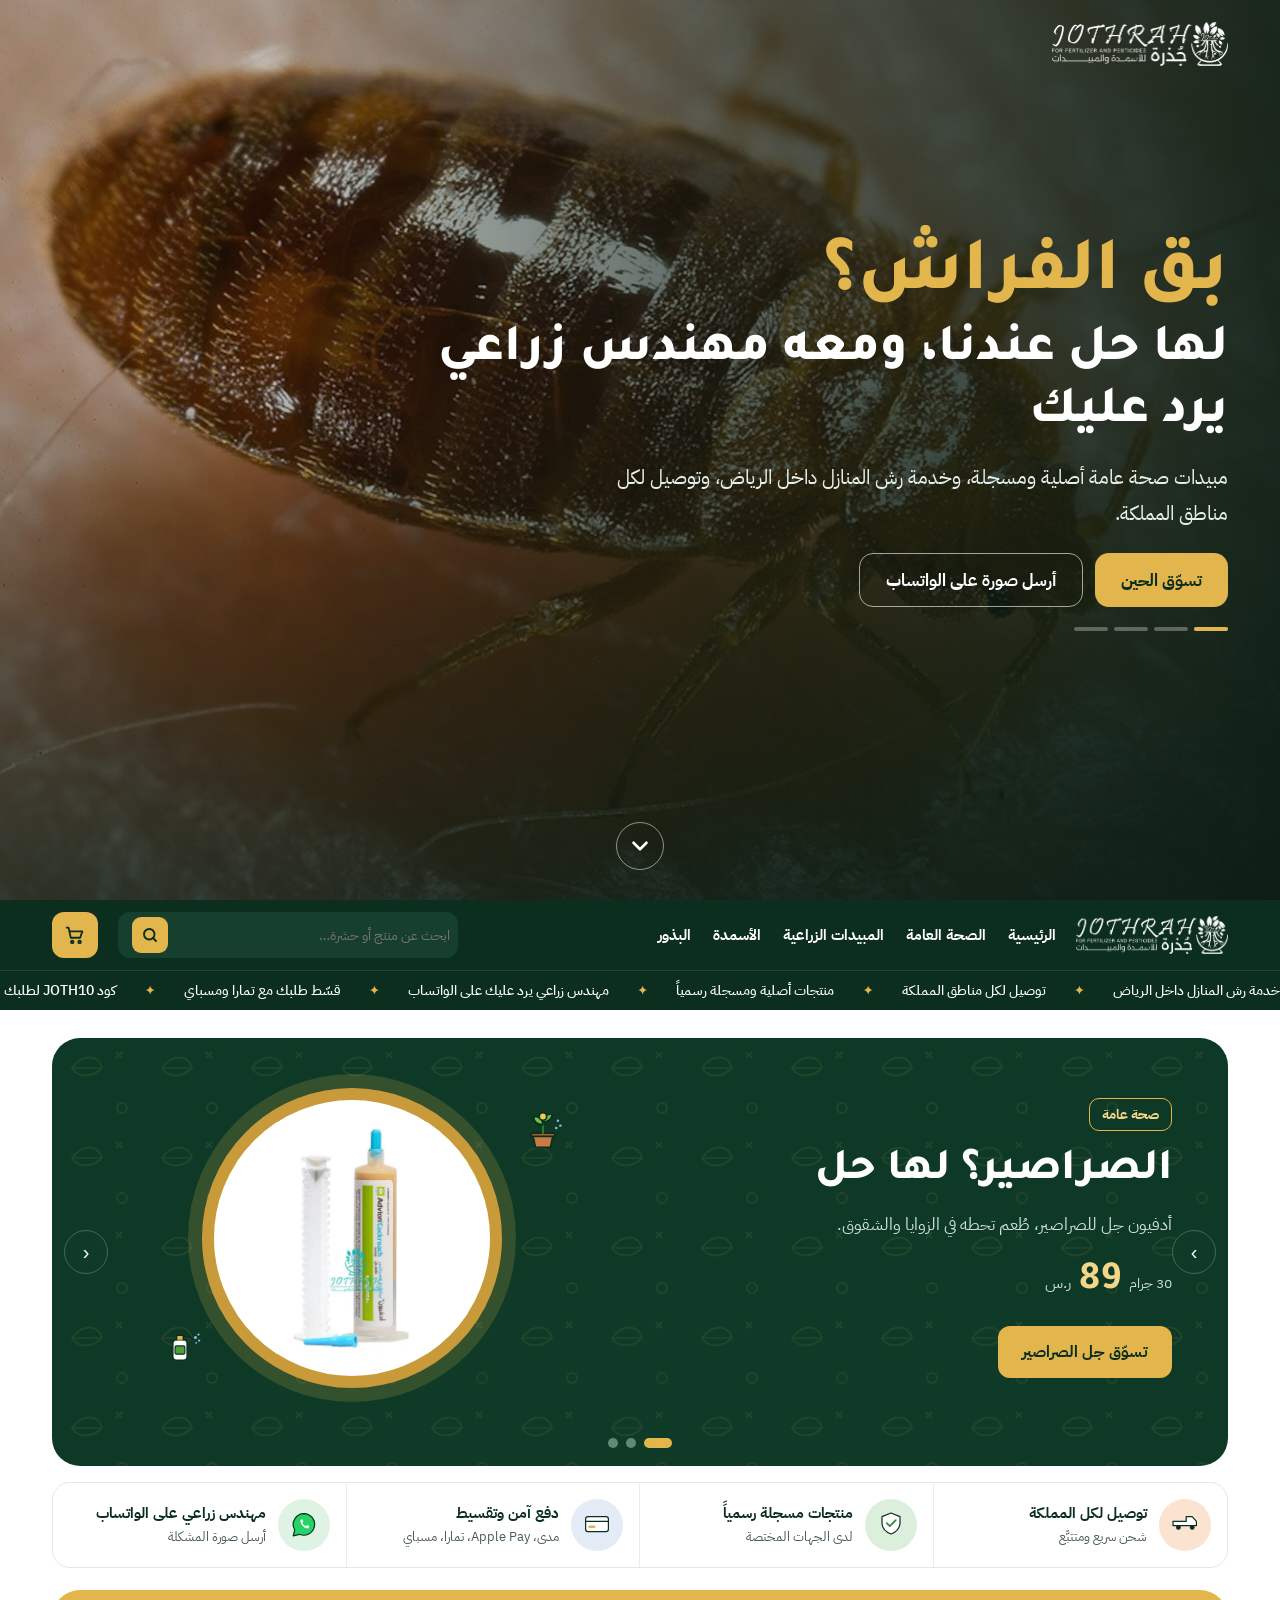
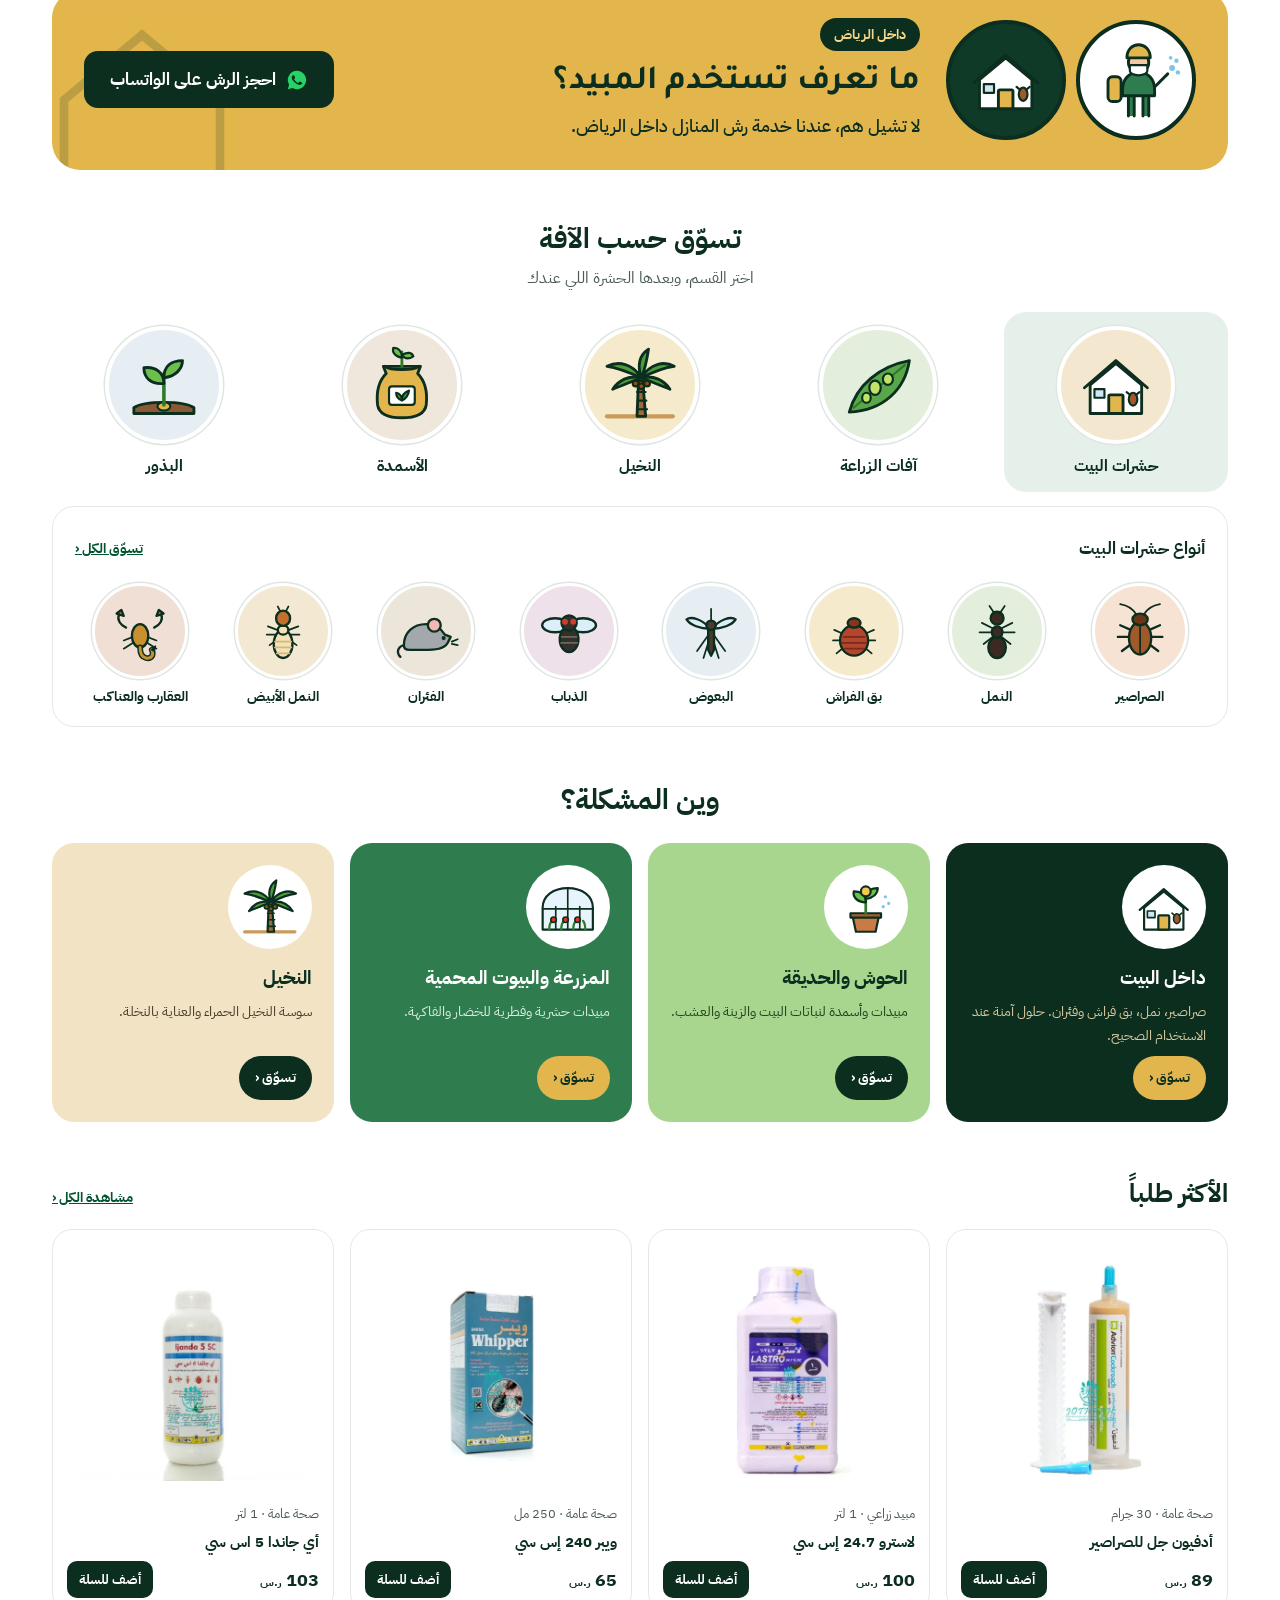
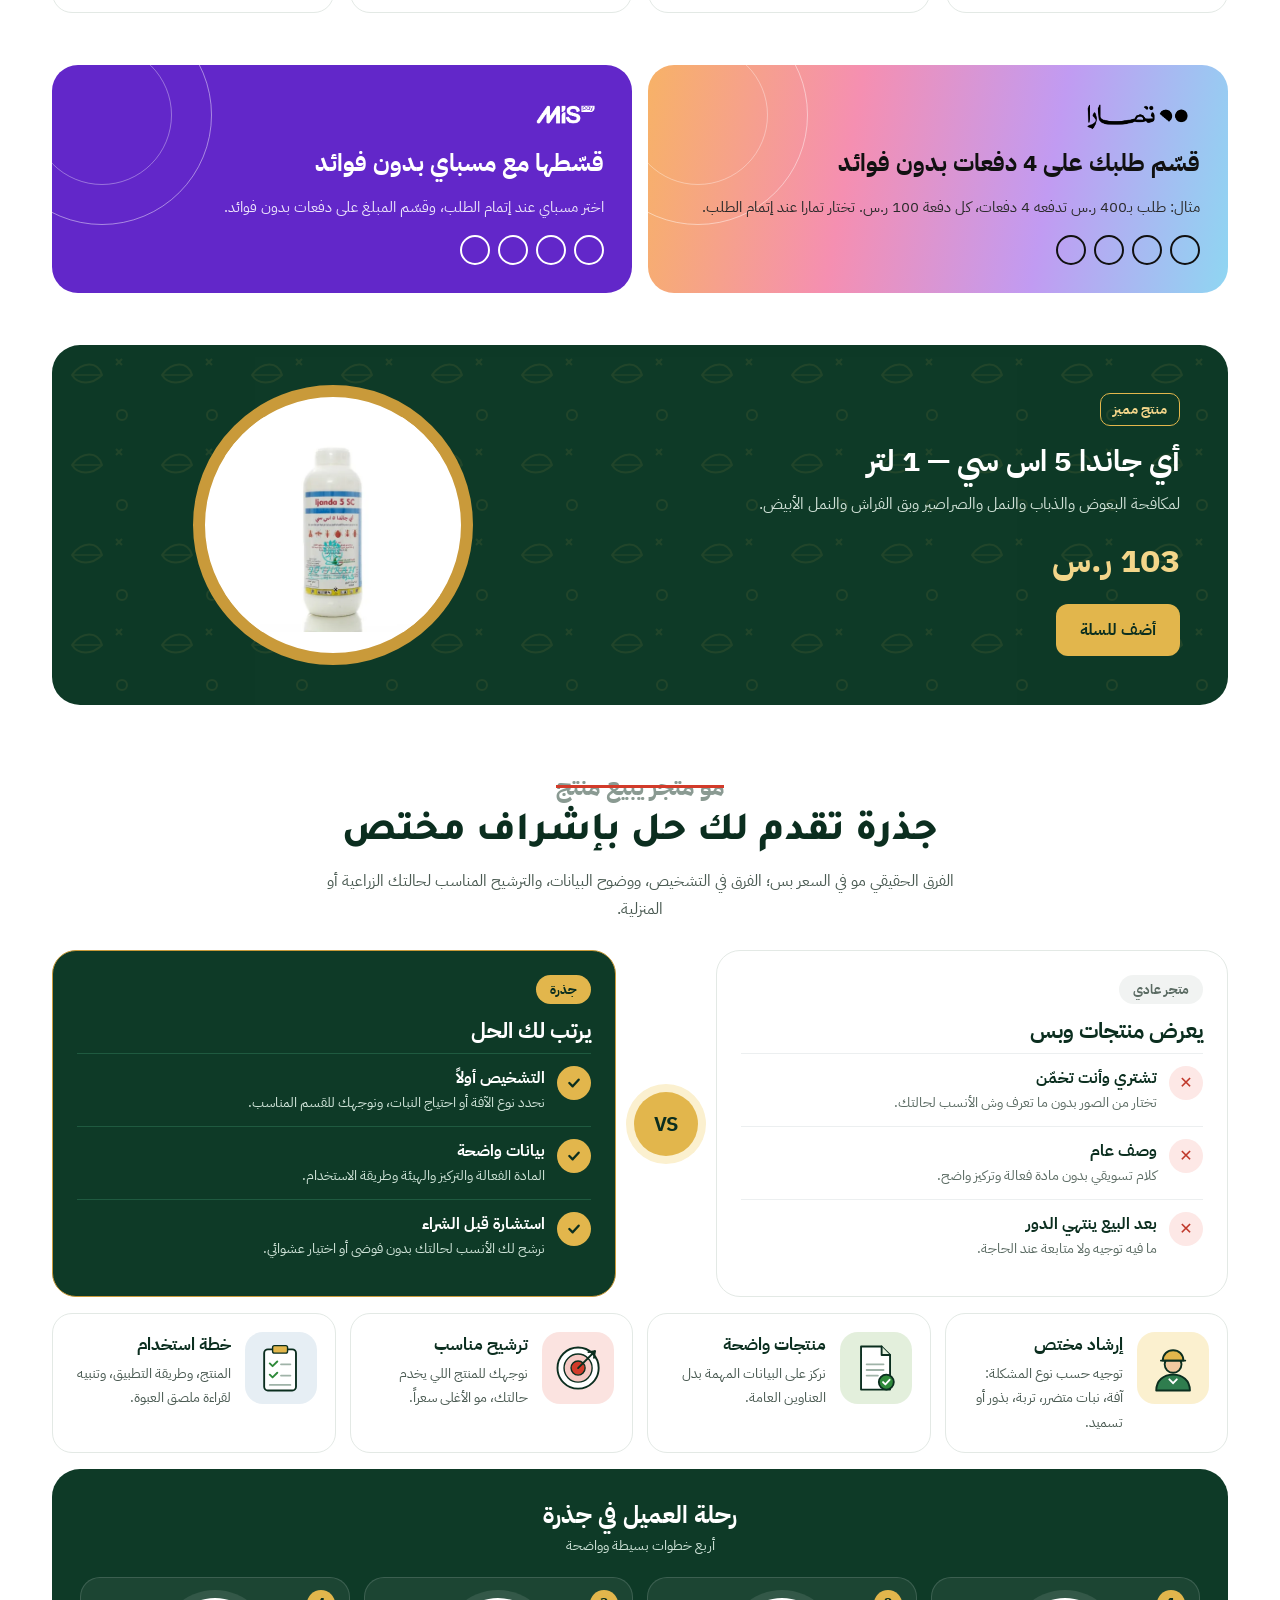
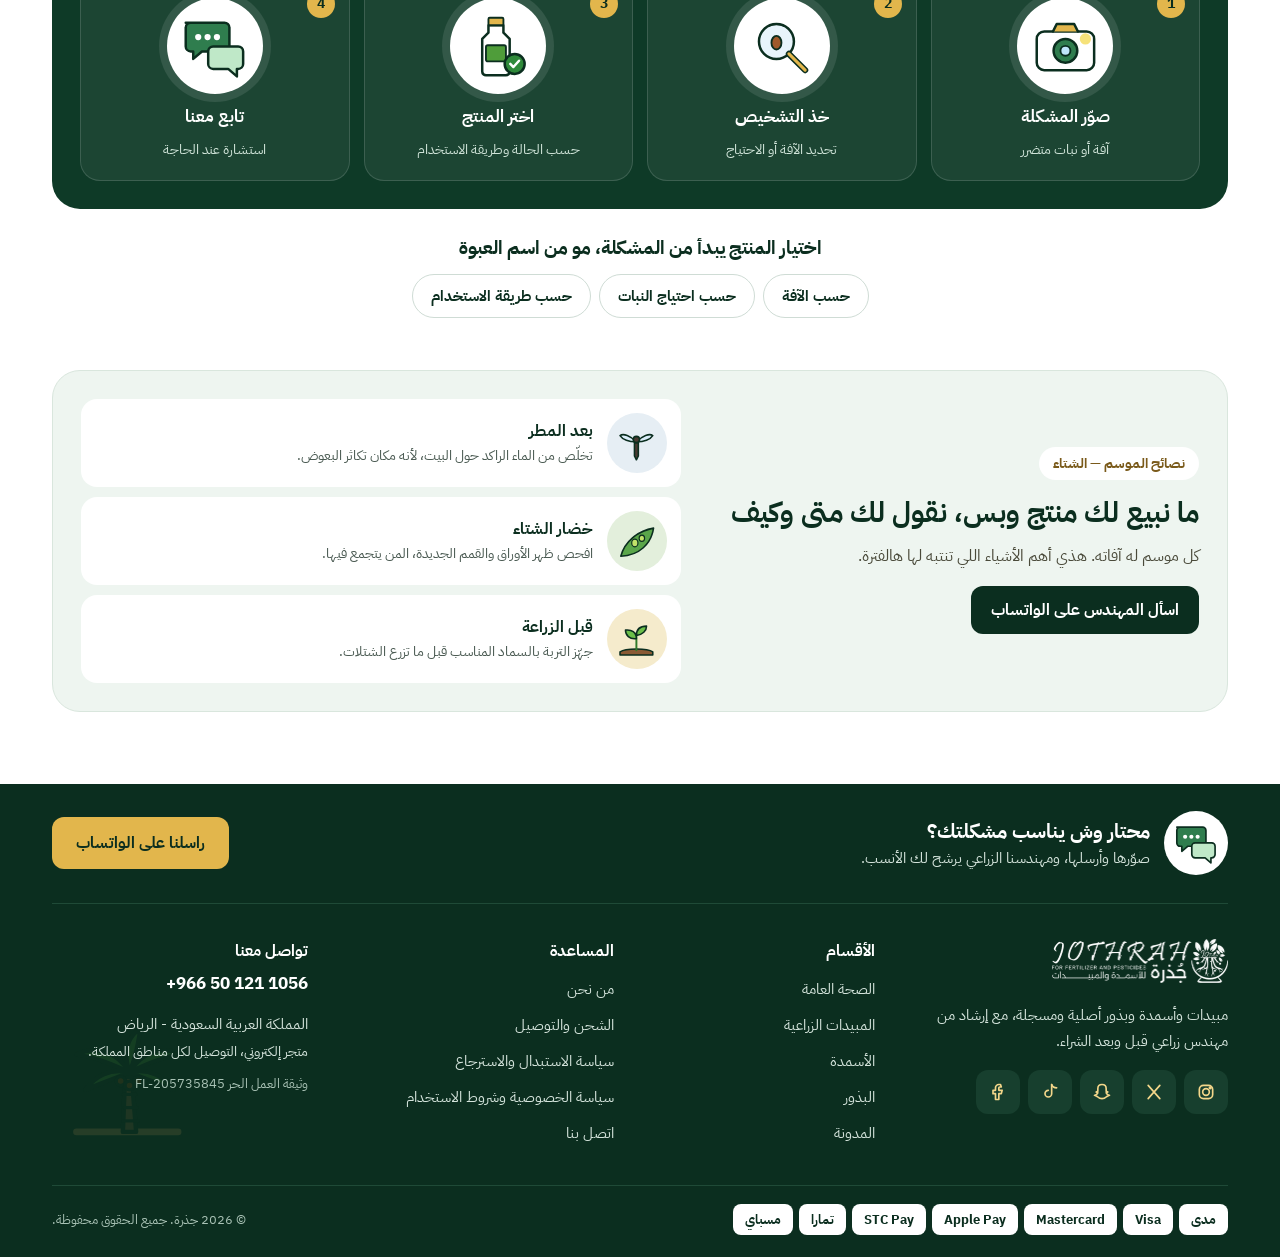
==== commit e5e0da9e: "Add files via upload" ====
--- a/index.html
+++ b/index.html
@@ -18,10 +18,10 @@
 <link href="https://fonts.googleapis.com/css2?family=IBM+Plex+Sans+Arabic:wght@400;500;700&family=Tajawal:wght@800&display=swap" rel="stylesheet" media="print" onload="this.media='all'"><noscript><link href="https://fonts.googleapis.com/css2?family=IBM+Plex+Sans+Arabic:wght@400;500;700&family=Tajawal:wght@800&display=swap" rel="stylesheet"></noscript>
 <style>html{scroll-behavior:smooth;scroll-padding-top:120px}*{box-sizing:border-box}[hidden]{display:none!important}img{max-width:100%}
 .intro{position:relative;height:100svh;min-height:560px;overflow:hidden;color:#fff;background:#1d2a1e}
-.ix{position:absolute;inset:0}.iz{position:absolute;inset:0;width:100%;height:100%;object-fit:cover;opacity:0;transition:opacity 1.1s ease;transform:scale(1.08)}.iz.on{opacity:1;animation:kb 6s ease-out both}
+.ix{position:absolute;inset:0}.iz{position:absolute;inset:0;opacity:0;transition:opacity 1.1s ease}.iz.on{opacity:1}.ibg,.ifg{position:absolute;inset:0;width:100%;height:100%;object-fit:cover}.ibg{display:none}.iz.on .ifg{animation:kb 6s ease-out both}@media (max-width:759px){.ibg{display:block;filter:blur(28px) brightness(.55);transform:scale(1.25)}.ifg{object-fit:contain;inset:70px 0 auto 0;height:calc(100svh - 430px);min-height:200px;object-position:center!important}.intro-in{justify-content:flex-start!important}.intro-in>div{margin-top:auto}.intro-down{display:none!important}.intro-shade{background:linear-gradient(to top,rgba(8,26,17,.96) 0%,rgba(8,26,17,.9) 44%,rgba(8,26,17,.15) 58%,rgba(8,26,17,.35) 100%)!important}.iz.on .ifg{animation:none}}
 .iq{position:relative;height:clamp(46px,7vw,78px);margin-bottom:4px}.iql{position:absolute;right:0;top:0;font-family:Tajawal,'IBM Plex Sans Arabic',sans-serif;font-weight:800;font-size:clamp(40px,7vw,76px);line-height:1;color:#e2b64c;text-decoration:none;opacity:0;transform:translateY(14px);transition:opacity .6s,transform .6s;pointer-events:none}.iql.on{opacity:1;transform:none;pointer-events:auto}
 .ibar{display:flex;gap:6px;margin-top:20px}.ibar i{width:34px;height:4px;border-radius:4px;background:rgba(255,255,255,.3);overflow:hidden;position:relative}.ibar i.on::after{content:'';position:absolute;inset:0;background:#e2b64c;animation:barf 5s linear both}@keyframes barf{from{transform:scaleX(0);transform-origin:right}to{transform:scaleX(1);transform-origin:right}}
-@keyframes kb{from{transform:scale(1.12)}to{transform:scale(1)}}
+@keyframes kb{from{transform:scale(1.04)}to{transform:scale(1)}}
 .intro-shade{position:absolute;inset:0;background:linear-gradient(to top,rgba(8,26,17,.94) 0%,rgba(8,26,17,.7) 45%,rgba(8,26,17,.45) 75%,rgba(8,26,17,.6) 100%)}@media (min-width:760px){.intro-shade{background:linear-gradient(to left,rgba(8,26,17,.9) 0%,rgba(8,26,17,.6) 45%,rgba(8,26,17,.15) 80%),linear-gradient(to top,rgba(8,26,17,.75),rgba(8,26,17,.1) 60%)}}
 .intro-in{position:relative;height:100%;max-width:1240px;margin:0 auto;padding:22px 32px 30px;box-sizing:border-box;display:flex;flex-direction:column;justify-content:space-between}
 .intro-h{font-family:Tajawal,'IBM Plex Sans Arabic',sans-serif;font-weight:800;font-size:clamp(28px,4.6vw,52px);line-height:1.2;margin:0;max-width:820px;animation:up .9s .2s both}
@@ -68,10 +68,10 @@
 
 <section class="intro" aria-label="جذرة">
 <div class="ix" aria-hidden="true">
-<img class="iz on" src="/assets/hero/bedbug.jpg" alt="" style="object-position:center 30%" fetchpriority="high">
-<img class="iz" data-src="/assets/hero/roach.jpg" alt="" style="object-position:center 40%">
-<img class="iz" data-src="/assets/hero/mouse.jpg" alt="" style="object-position:center 45%">
-<img class="iz" data-src="/assets/hero/termite.jpg" alt="" style="object-position:center 35%">
+<div class="iz on"><img class="ibg" src="/assets/hero/bedbug.jpg" alt=""><img class="ifg" src="/assets/hero/bedbug.jpg" alt="" style="object-position:center 30%" fetchpriority="high"></div>
+<div class="iz"><img class="ibg" data-src="/assets/hero/roach.jpg" alt=""><img class="ifg" data-src="/assets/hero/roach.jpg" alt="" style="object-position:center 40%"></div>
+<div class="iz"><img class="ibg" data-src="/assets/hero/mouse.jpg" alt=""><img class="ifg" data-src="/assets/hero/mouse.jpg" alt="" style="object-position:center 45%"></div>
+<div class="iz"><img class="ibg" data-src="/assets/hero/termite.jpg" alt=""><img class="ifg" data-src="/assets/hero/termite.jpg" alt="" style="object-position:center 35%"></div>
 </div>
 <div class="intro-shade" aria-hidden="true"></div>
 <div class="intro-in">
@@ -293,8 +293,8 @@
 dots.forEach(function(d){d.addEventListener('click',function(){go(+d.getAttribute('data-go'));auto()})});
 if(!matchMedia('(prefers-reduced-motion: reduce)').matches)auto();
 var iz=[].slice.call(document.querySelectorAll('.iz')),iq=[].slice.call(document.querySelectorAll('.iql')),ib=[].slice.call(document.querySelectorAll('.ibar i')),k=0;
-window.addEventListener('load',function(){iz.forEach(function(m){if(m.dataset.src){m.src=m.dataset.src}})});
-function hero(n){iz[k].classList.remove('on');iq[k].classList.remove('on');ib[k].classList.remove('on');k=n%iz.length;var m=iz[k];if(m.dataset.src&&!m.getAttribute('src'))m.src=m.dataset.src;void m.offsetWidth;m.classList.add('on');iq[k].classList.add('on');void ib[k].offsetWidth;ib[k].classList.add('on')}
+window.addEventListener('load',function(){document.querySelectorAll('.iz img[data-src]').forEach(function(m){m.src=m.dataset.src})});
+function hero(n){iz[k].classList.remove('on');iq[k].classList.remove('on');ib[k].classList.remove('on');k=n%iz.length;var m=iz[k];m.querySelectorAll('img[data-src]').forEach(function(x){if(!x.getAttribute('src'))x.src=x.dataset.src});void m.offsetWidth;m.classList.add('on');iq[k].classList.add('on');void ib[k].offsetWidth;ib[k].classList.add('on')}
 if(!matchMedia('(prefers-reduced-motion: reduce)').matches)setInterval(function(){hero(k+1)},5000);
 var cats=document.querySelectorAll('[data-cat]'),panels=document.querySelectorAll('[data-panel]');
 cats.forEach(function(c){c.addEventListener('click',function(){var k=c.getAttribute('data-cat');cats.forEach(function(x){var on=x===c;x.setAttribute('aria-pressed',on);x.style.background=on?'#e6f0ea':'transparent'});panels.forEach(function(p){p.hidden=p.getAttribute('data-panel')!==k})})});
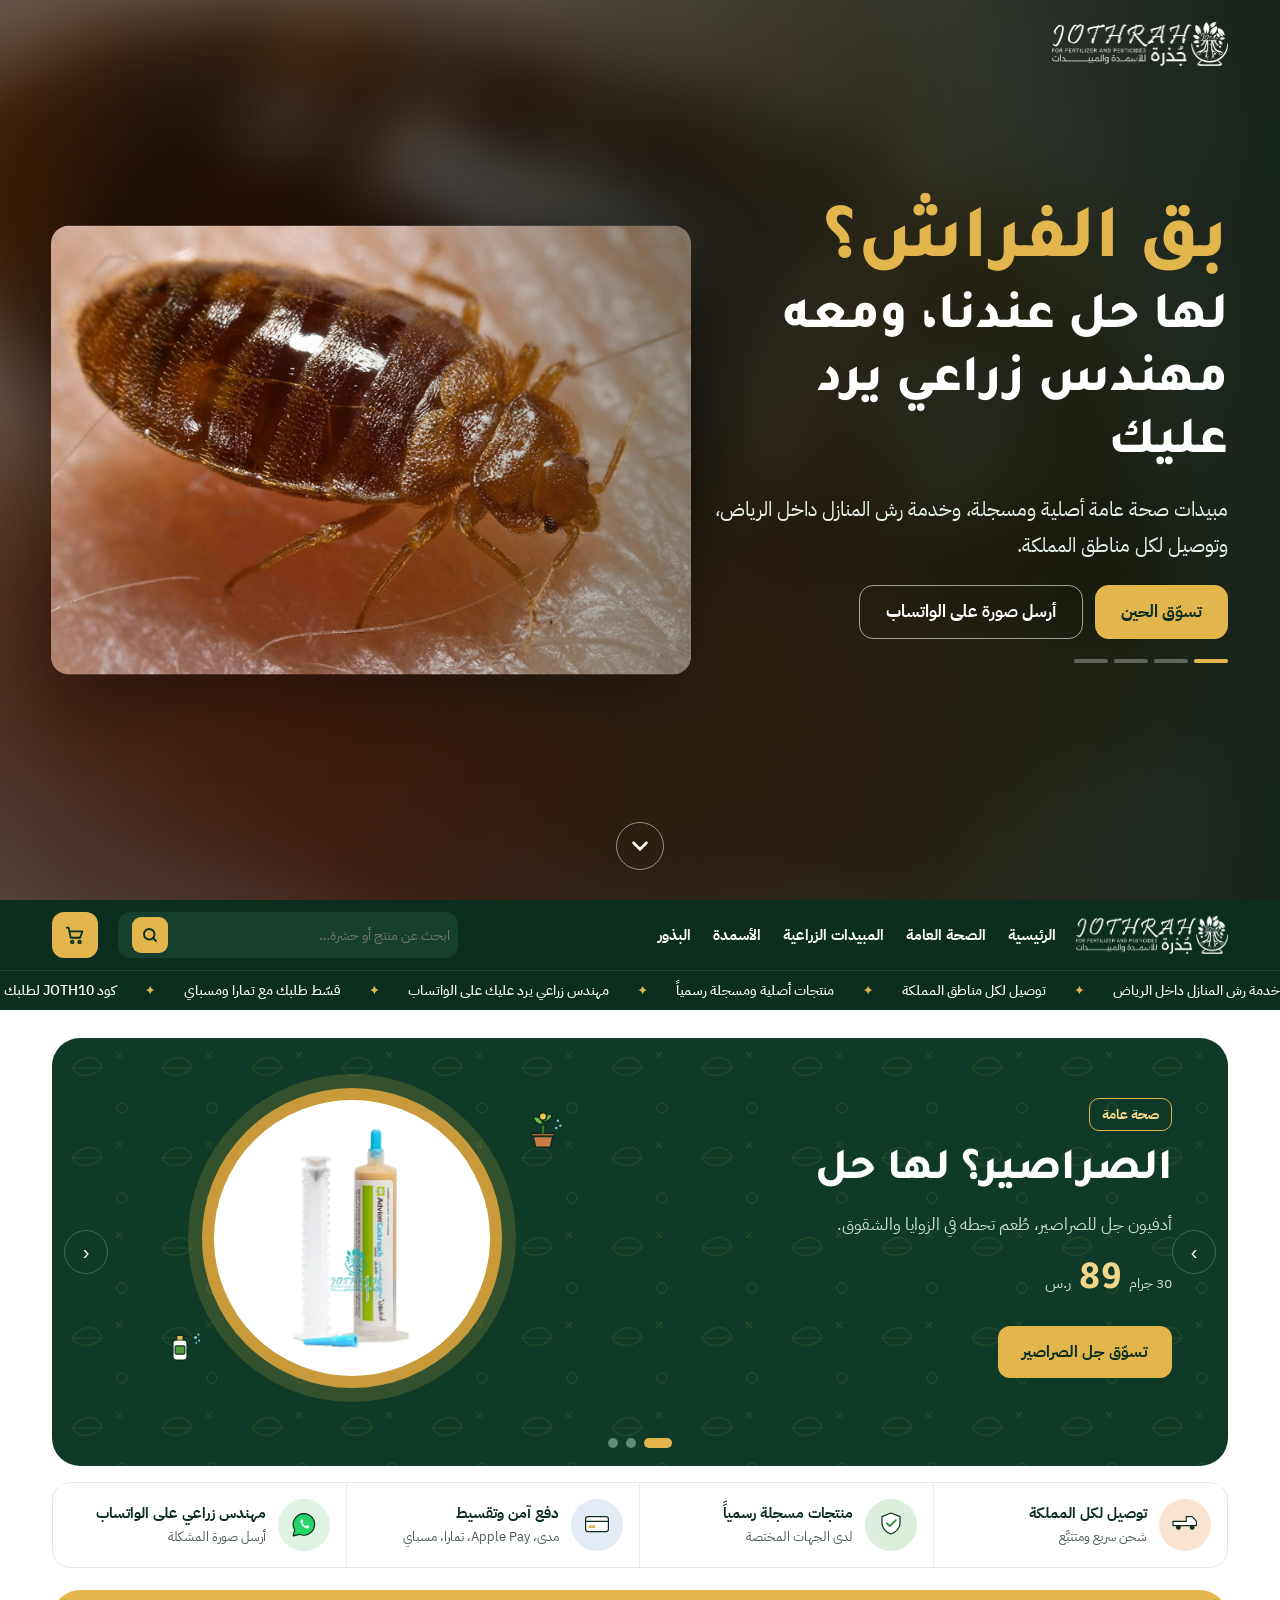
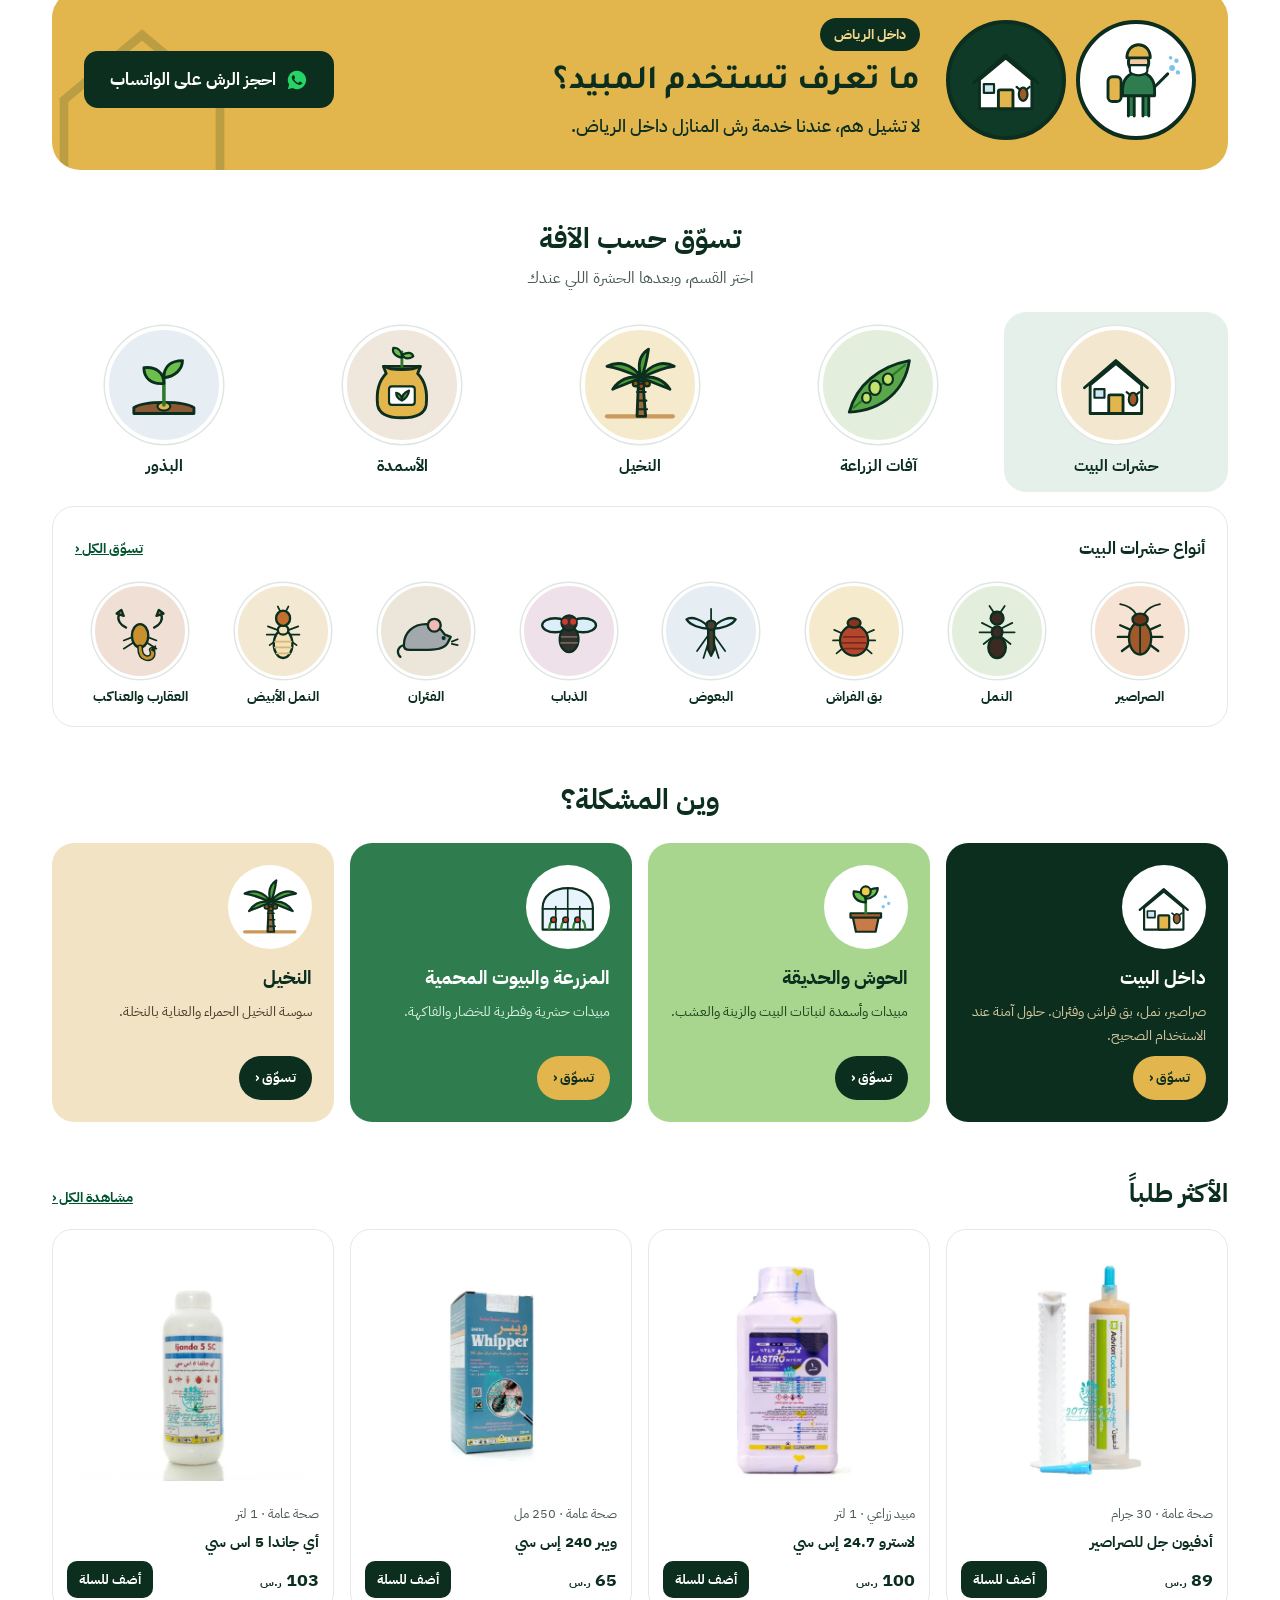
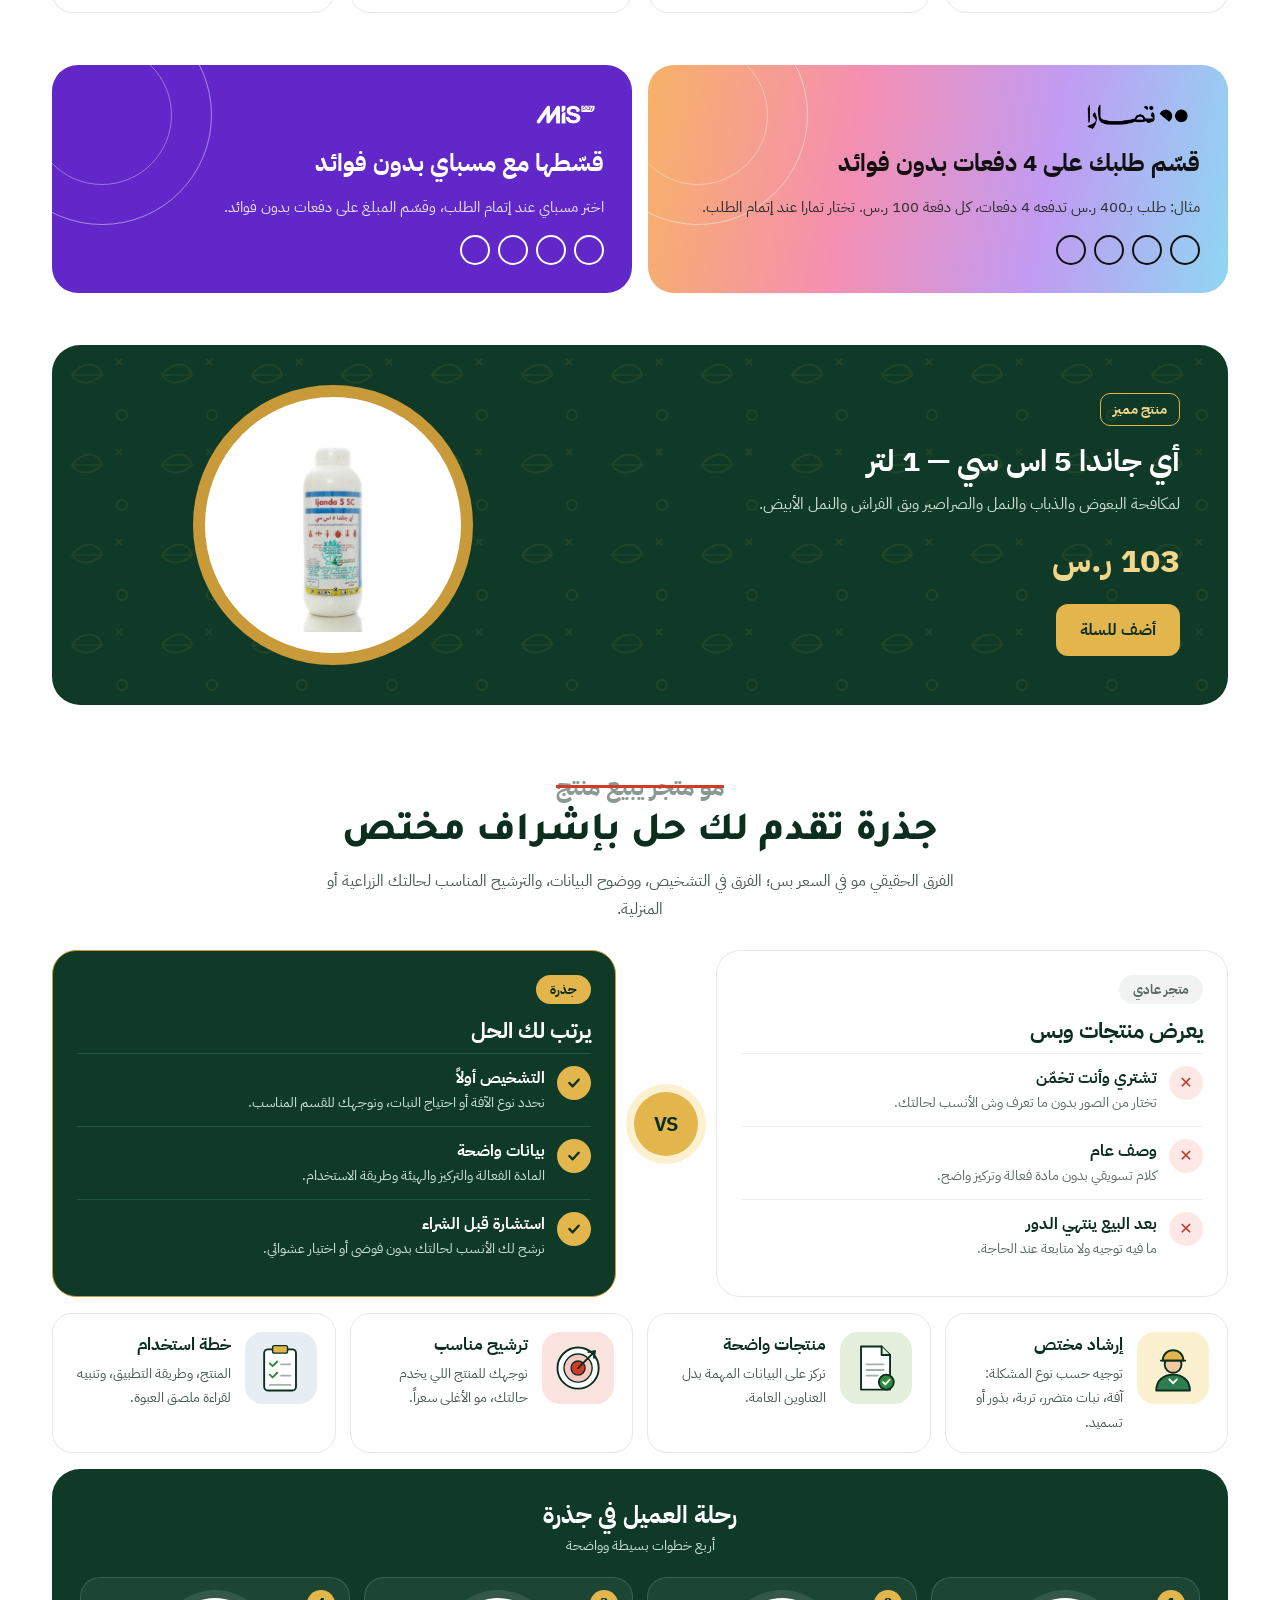
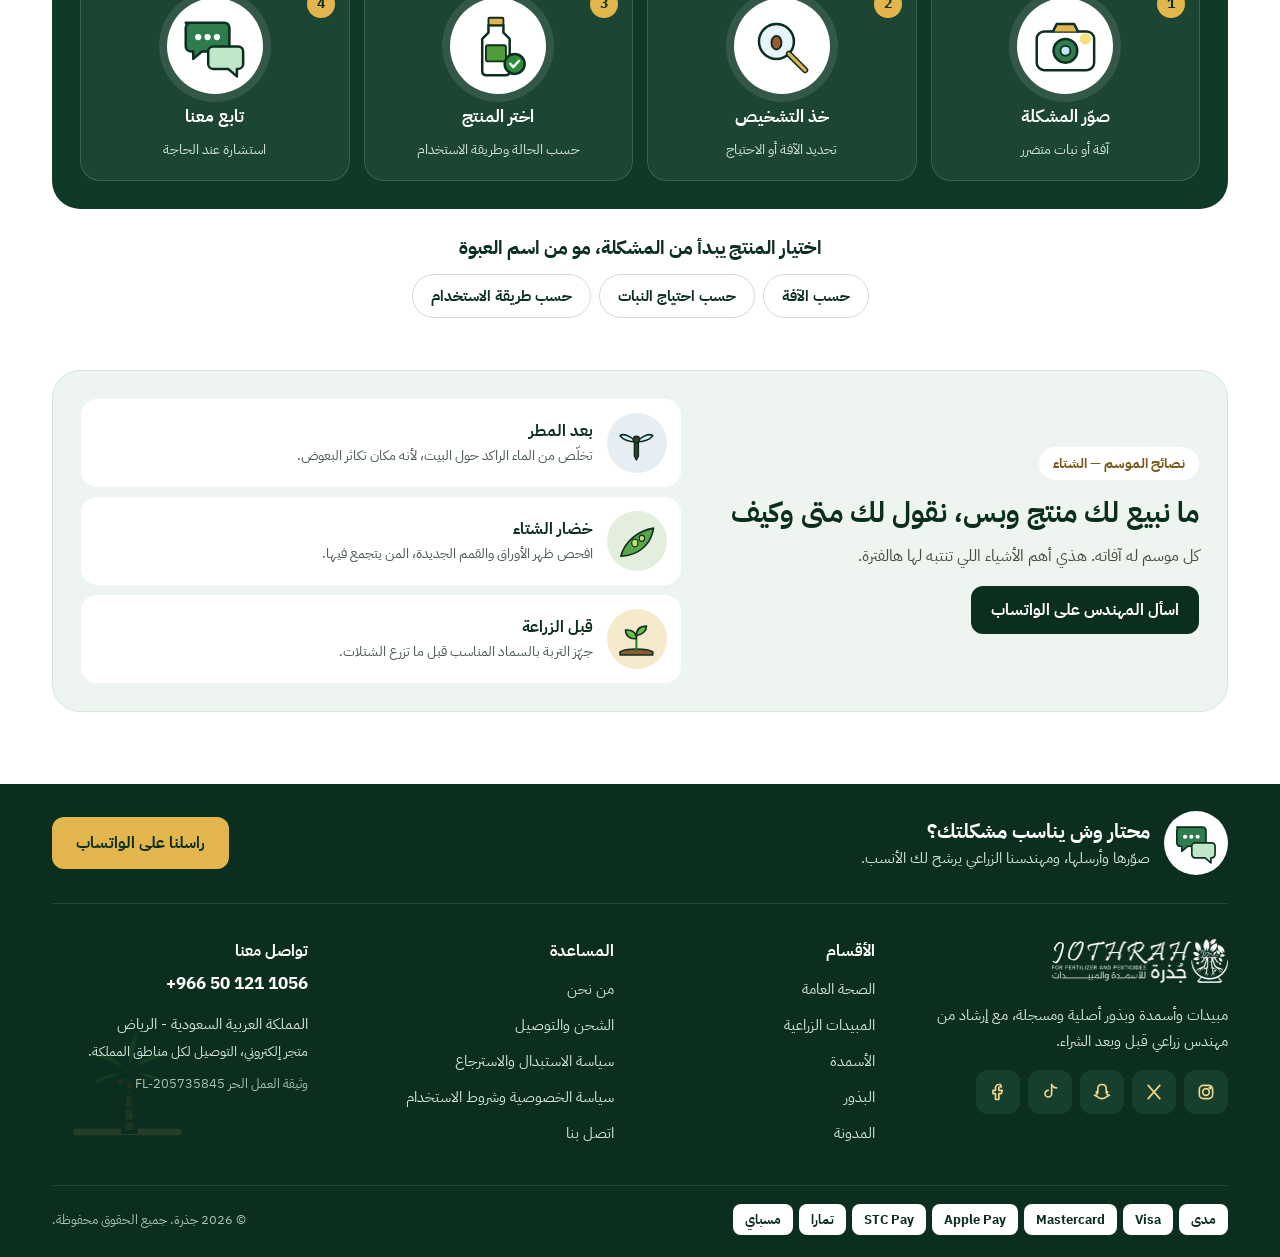
==== commit 431e8646: "Add files via upload" ====
--- a/index.html
+++ b/index.html
@@ -18,11 +18,11 @@
 <link href="https://fonts.googleapis.com/css2?family=IBM+Plex+Sans+Arabic:wght@400;500;700&family=Tajawal:wght@800&display=swap" rel="stylesheet" media="print" onload="this.media='all'"><noscript><link href="https://fonts.googleapis.com/css2?family=IBM+Plex+Sans+Arabic:wght@400;500;700&family=Tajawal:wght@800&display=swap" rel="stylesheet"></noscript>
 <style>html{scroll-behavior:smooth;scroll-padding-top:120px}*{box-sizing:border-box}[hidden]{display:none!important}img{max-width:100%}
 .intro{position:relative;height:100svh;min-height:560px;overflow:hidden;color:#fff;background:#1d2a1e}
-.ix{position:absolute;inset:0}.iz{position:absolute;inset:0;opacity:0;transition:opacity 1.1s ease}.iz.on{opacity:1}.ibg,.ifg{position:absolute;inset:0;width:100%;height:100%;object-fit:cover}.ibg{display:none}.iz.on .ifg{animation:kb 6s ease-out both}@media (max-width:759px){.ibg{display:block;filter:blur(28px) brightness(.55);transform:scale(1.25)}.ifg{object-fit:contain;inset:70px 0 auto 0;height:calc(100svh - 430px);min-height:200px;object-position:center!important}.intro-in{justify-content:flex-start!important}.intro-in>div{margin-top:auto}.intro-down{display:none!important}.intro-shade{background:linear-gradient(to top,rgba(8,26,17,.96) 0%,rgba(8,26,17,.9) 44%,rgba(8,26,17,.15) 58%,rgba(8,26,17,.35) 100%)!important}.iz.on .ifg{animation:none}}
+.ix{position:absolute;inset:0}.iz{position:absolute;inset:0;opacity:0;transition:opacity 1.1s ease}.iz.on{opacity:1}.ibg,.ifg{position:absolute;inset:0;width:100%;height:100%;object-fit:cover}.ibg{display:none}.iz.on .ifg{animation:kb 6s ease-out both}@media (min-width:760px){.ibg{display:block;filter:blur(30px) brightness(.5);transform:scale(1.2)}.ifg{object-fit:contain;inset:auto auto auto 4%;top:50%!important;transform:translateY(-50%);width:50%;height:auto;max-height:calc(100% - 140px);object-position:center!important;filter:drop-shadow(0 20px 40px rgba(0,0,0,.45));border-radius:18px}.iz.on .ifg{animation:none}.intro-in>div{max-width:44%}}
 .iq{position:relative;height:clamp(46px,7vw,78px);margin-bottom:4px}.iql{position:absolute;right:0;top:0;font-family:Tajawal,'IBM Plex Sans Arabic',sans-serif;font-weight:800;font-size:clamp(40px,7vw,76px);line-height:1;color:#e2b64c;text-decoration:none;opacity:0;transform:translateY(14px);transition:opacity .6s,transform .6s;pointer-events:none}.iql.on{opacity:1;transform:none;pointer-events:auto}
 .ibar{display:flex;gap:6px;margin-top:20px}.ibar i{width:34px;height:4px;border-radius:4px;background:rgba(255,255,255,.3);overflow:hidden;position:relative}.ibar i.on::after{content:'';position:absolute;inset:0;background:#e2b64c;animation:barf 5s linear both}@keyframes barf{from{transform:scaleX(0);transform-origin:right}to{transform:scaleX(1);transform-origin:right}}
-@keyframes kb{from{transform:scale(1.04)}to{transform:scale(1)}}
-.intro-shade{position:absolute;inset:0;background:linear-gradient(to top,rgba(8,26,17,.94) 0%,rgba(8,26,17,.7) 45%,rgba(8,26,17,.45) 75%,rgba(8,26,17,.6) 100%)}@media (min-width:760px){.intro-shade{background:linear-gradient(to left,rgba(8,26,17,.9) 0%,rgba(8,26,17,.6) 45%,rgba(8,26,17,.15) 80%),linear-gradient(to top,rgba(8,26,17,.75),rgba(8,26,17,.1) 60%)}}
+@keyframes kb{from{transform:scale(1.12)}to{transform:scale(1)}}
+.intro-shade{position:absolute;inset:0;background:linear-gradient(to top,rgba(8,26,17,.94) 0%,rgba(8,26,17,.7) 45%,rgba(8,26,17,.45) 75%,rgba(8,26,17,.6) 100%)}@media (min-width:760px){.intro-shade{background:linear-gradient(to left,rgba(8,26,17,.85) 0%,rgba(8,26,17,.35) 50%,rgba(8,26,17,0) 75%)}}
 .intro-in{position:relative;height:100%;max-width:1240px;margin:0 auto;padding:22px 32px 30px;box-sizing:border-box;display:flex;flex-direction:column;justify-content:space-between}
 .intro-h{font-family:Tajawal,'IBM Plex Sans Arabic',sans-serif;font-weight:800;font-size:clamp(28px,4.6vw,52px);line-height:1.2;margin:0;max-width:820px;animation:up .9s .2s both}
 .intro-p{font-size:clamp(16px,2vw,20px);line-height:1.8;color:#e4efe8;max-width:620px;margin:14px 0 22px;animation:up .9s .35s both}
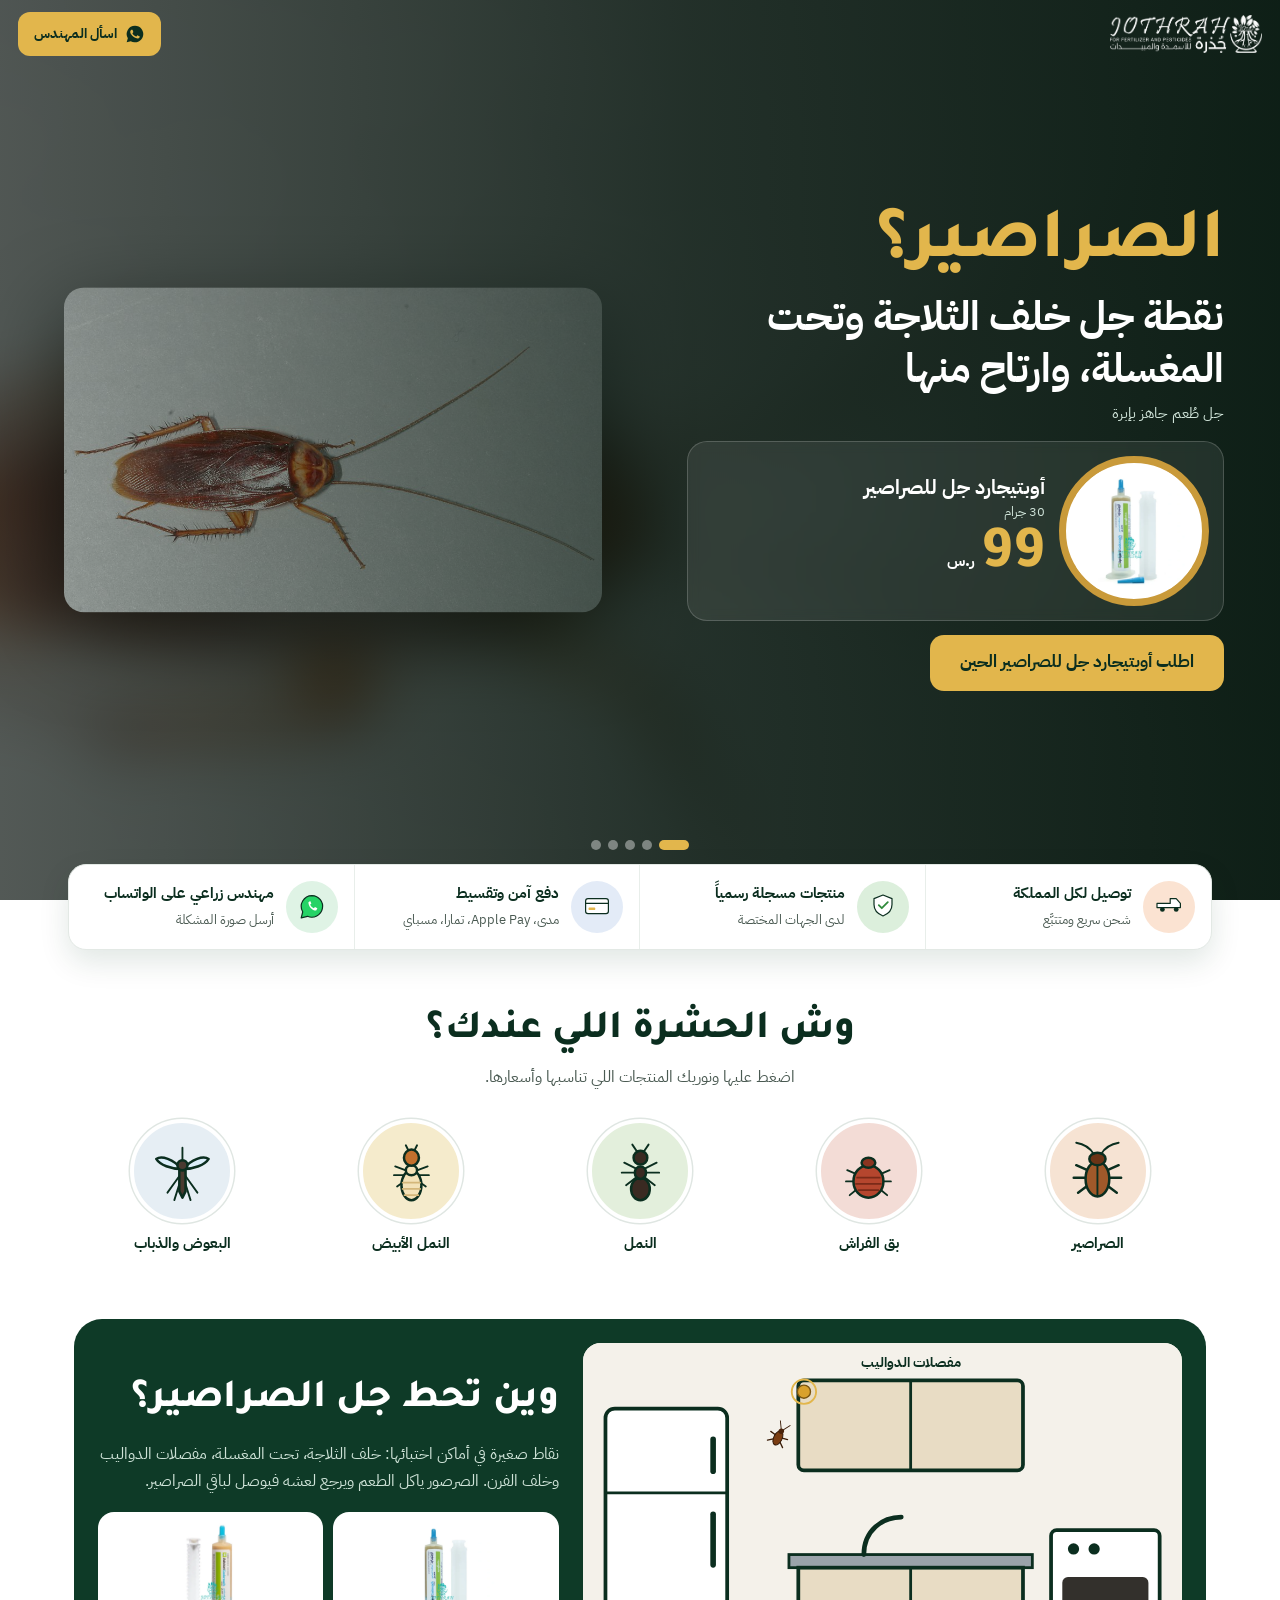
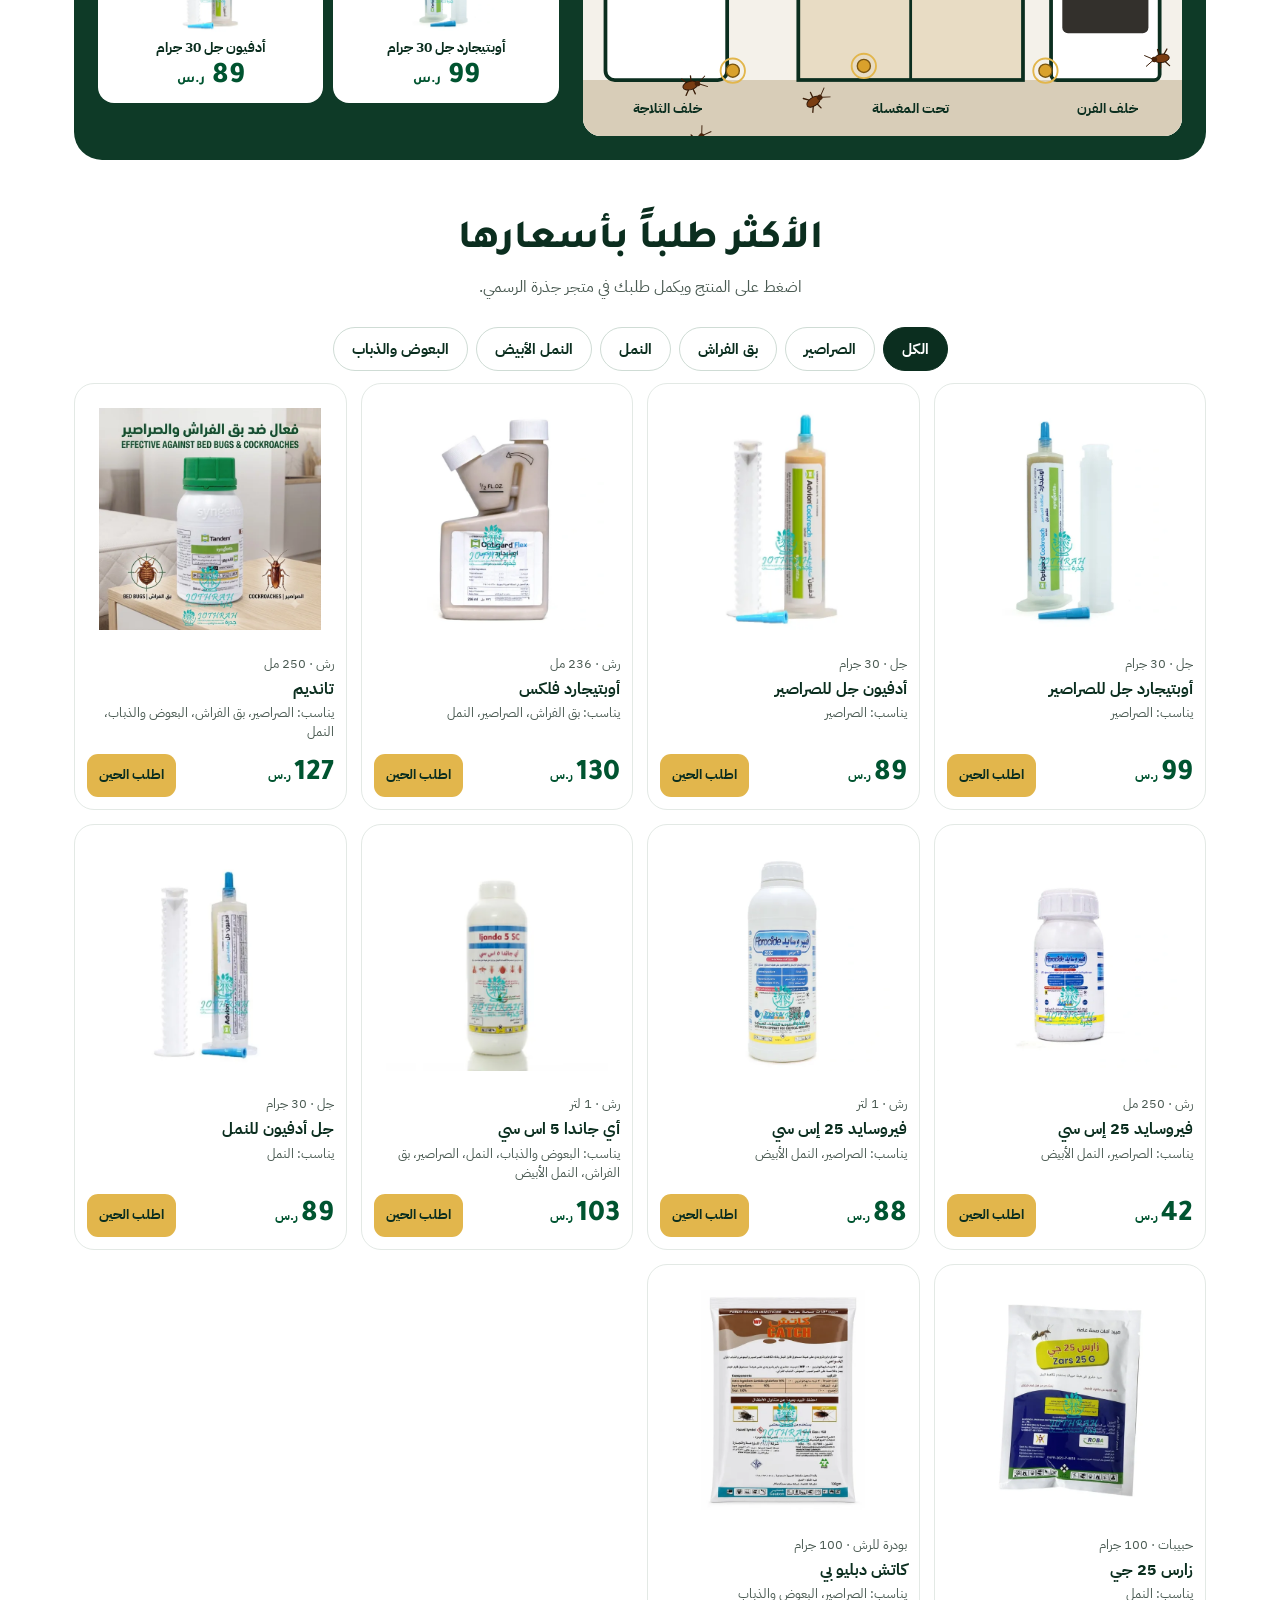
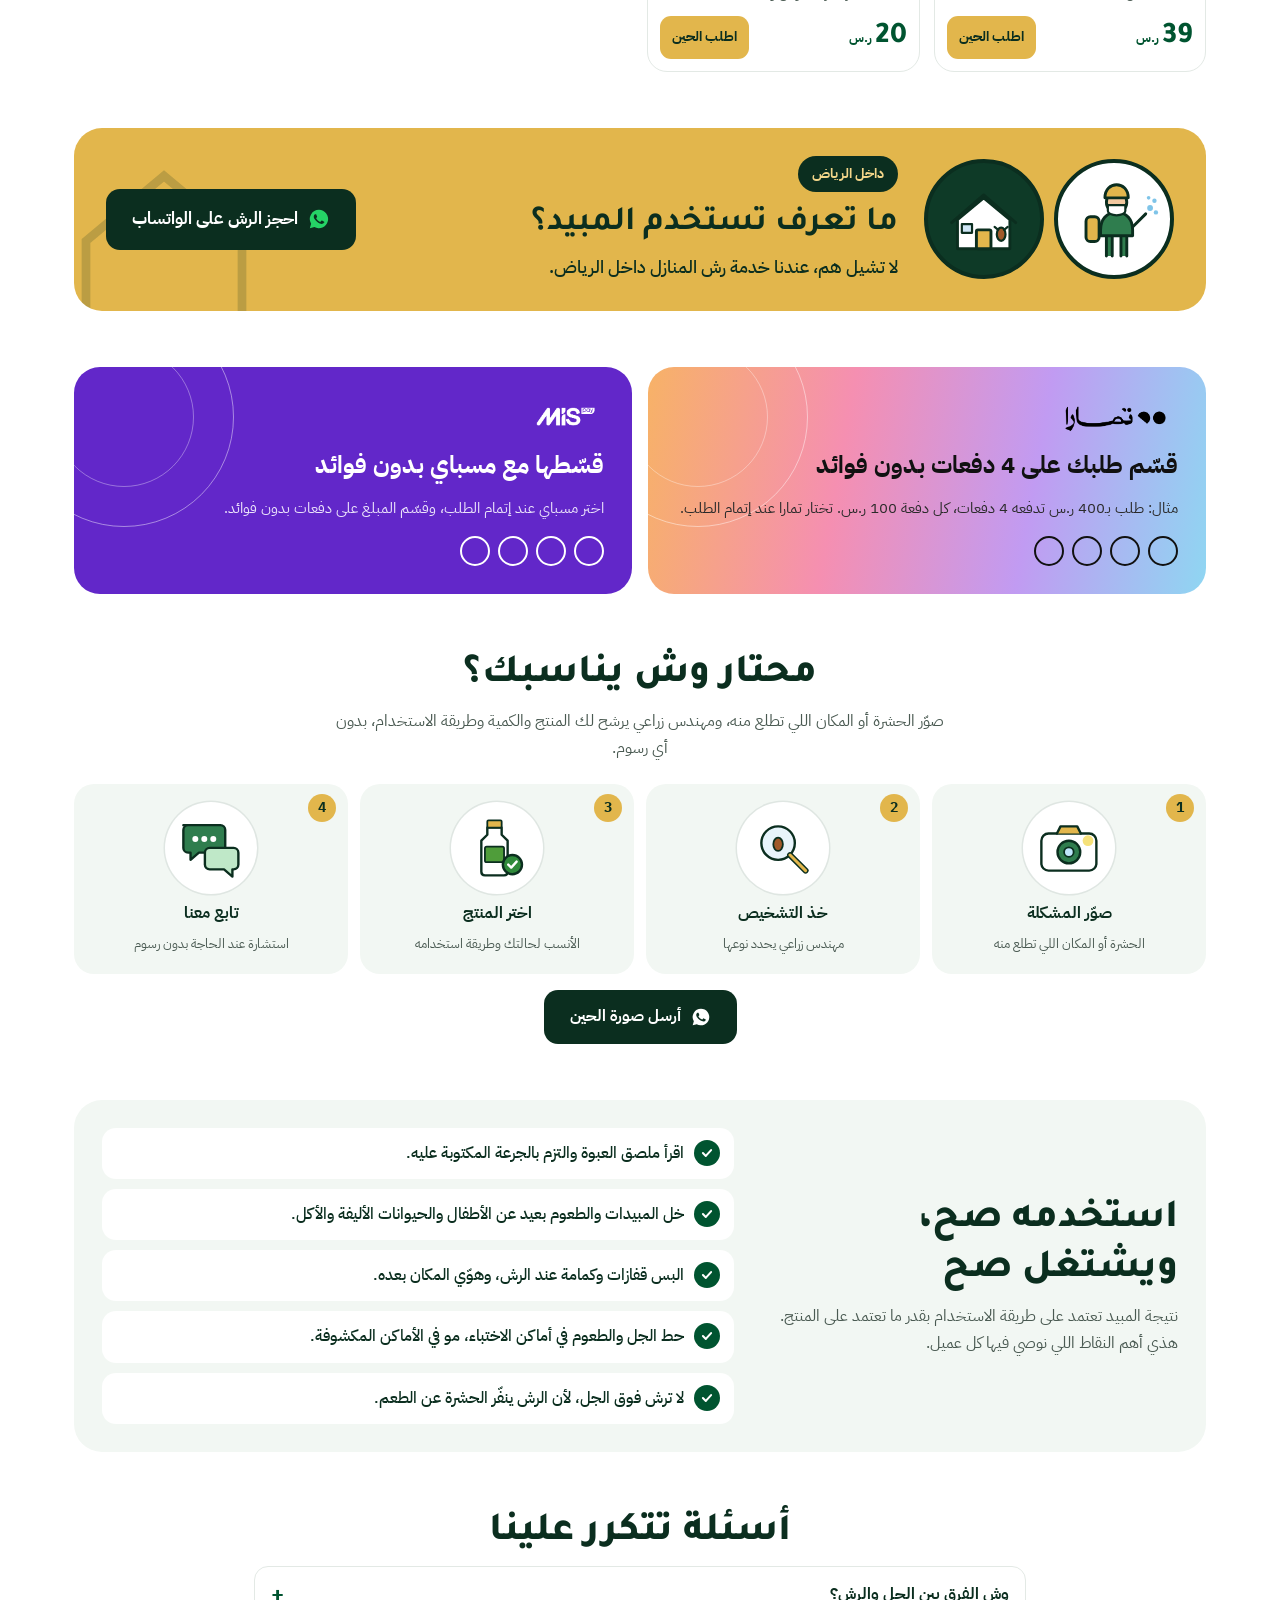
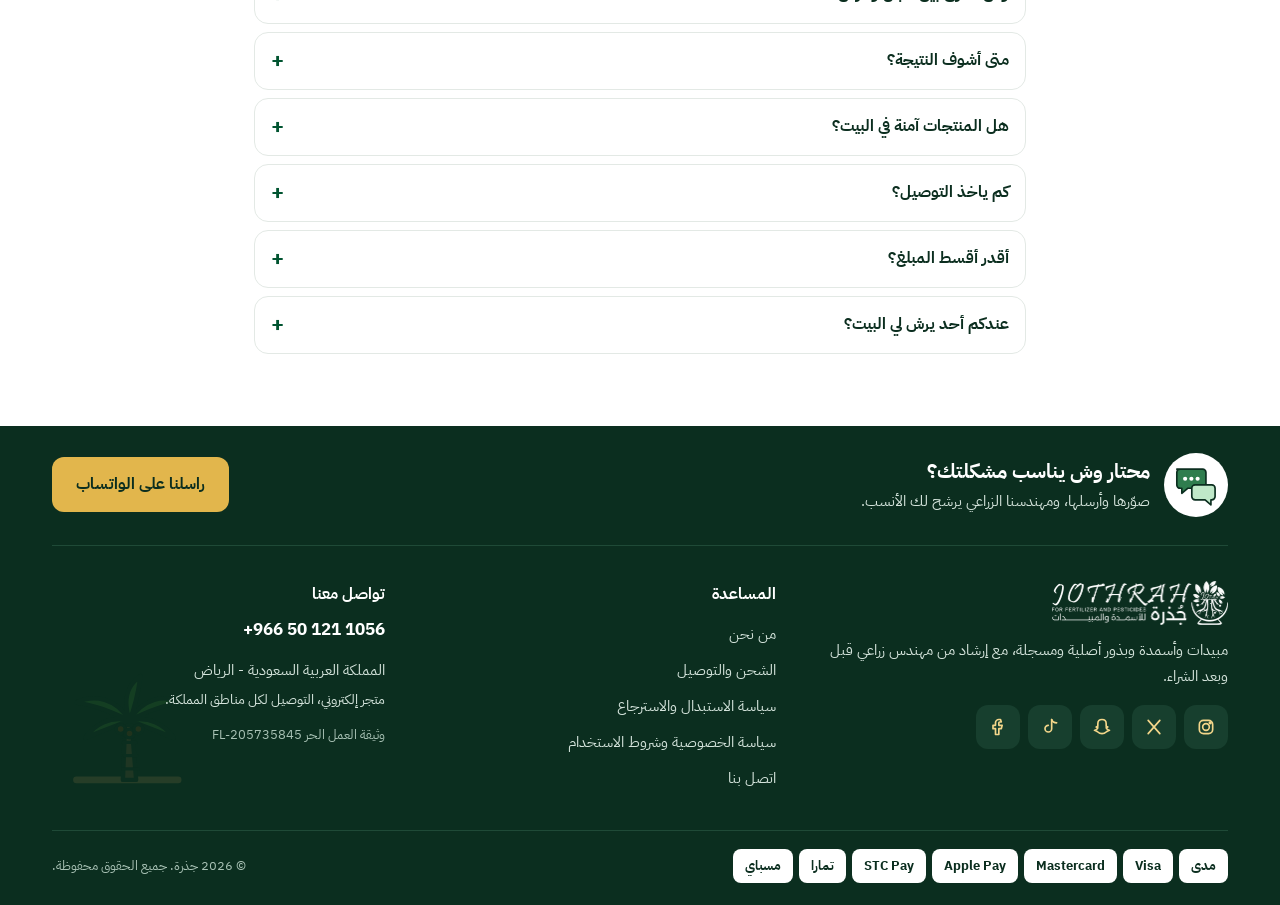
==== commit 2d0af3a6: "Add files via upload" ====
--- a/index.html
+++ b/index.html
@@ -3,40 +3,19 @@
 <head>
 <meta charset="utf-8">
 <meta name="viewport" content="width=device-width,initial-scale=1,viewport-fit=cover">
-<title>جذرة | مبيدات وأسمدة وبذور مع مهندس زراعي يرد عليك</title>
-<meta name="description" content="مبيدات صحة عامة وزراعية وأسمدة وبذور أصلية ومسجلة، مع إرشاد من مهندس زراعي على الواتساب، وخدمة رش المنازل داخل الرياض، وتوصيل لكل مناطق المملكة.">
+<title>جذرة | حلول الصراصير وبق الفراش والنمل الأبيض بأسعار واضحة</title>
+<meta name="description" content="أوبتيجارد، أوبتيجارد فلكس، فيروسايد، تانديم، أي جاندا وغيرها. مبيدات صحة عامة أصلية ومسجلة بأسعار واضحة، مع مهندس زراعي يرد عليك على الواتساب وتوصيل لكل مناطق المملكة.">
 <link rel="canonical" href="https://offers.jothrah.com/">
-<meta property="og:title" content="جذرة | مبيدات وأسمدة وبذور مع مهندس زراعي يرد عليك">
-<meta property="og:description" content="صوّر المشكلة وأرسلها، ونقول لك وش تستخدم وكيف. توصيل لكل مناطق المملكة.">
-<meta property="og:image" content="https://offers.jothrah.com/assets/hero/bedbug.jpg">
-<meta property="og:url" content="https://offers.jothrah.com/">
-<meta property="og:locale" content="ar_SA">
+<meta property="og:title" content="جذرة | حلول حشرات البيت بأسعار واضحة">
+<meta property="og:description" content="صراصير؟ بق فراش؟ نمل أبيض؟ الحل وسعره قدامك، ومهندس زراعي يرد عليك.">
+<meta property="og:image" content="https://offers.jothrah.com/assets/hero/roach.jpg">
+<meta property="og:url" content="https://offers.jothrah.com/"><meta property="og:locale" content="ar_SA">
 <meta name="theme-color" content="#0b2e1f">
 <link rel="icon" href="/assets/logo-dark.png">
-<link rel="preload" as="image" href="/assets/hero/bedbug.jpg" fetchpriority="high">
+<link rel="preload" as="image" href="/assets/hero/roach-v.jpg" media="(max-width:859px)"><link rel="preload" as="image" href="/assets/hero/roach.jpg" media="(min-width:860px)">
 <link rel="preconnect" href="https://fonts.googleapis.com"><link rel="preconnect" href="https://fonts.gstatic.com" crossorigin>
 <link href="https://fonts.googleapis.com/css2?family=IBM+Plex+Sans+Arabic:wght@400;500;700&family=Tajawal:wght@800&display=swap" rel="stylesheet" media="print" onload="this.media='all'"><noscript><link href="https://fonts.googleapis.com/css2?family=IBM+Plex+Sans+Arabic:wght@400;500;700&family=Tajawal:wght@800&display=swap" rel="stylesheet"></noscript>
-<style>html{scroll-behavior:smooth;scroll-padding-top:120px}*{box-sizing:border-box}[hidden]{display:none!important}img{max-width:100%}
-.intro{position:relative;height:100svh;min-height:560px;overflow:hidden;color:#fff;background:#1d2a1e}
-.ix{position:absolute;inset:0}.iz{position:absolute;inset:0;opacity:0;transition:opacity 1.1s ease}.iz.on{opacity:1}.ibg,.ifg{position:absolute;inset:0;width:100%;height:100%;object-fit:cover}.ibg{display:none}.iz.on .ifg{animation:kb 6s ease-out both}@media (min-width:760px){.ibg{display:block;filter:blur(30px) brightness(.5);transform:scale(1.2)}.ifg{object-fit:contain;inset:auto auto auto 4%;top:50%!important;transform:translateY(-50%);width:50%;height:auto;max-height:calc(100% - 140px);object-position:center!important;filter:drop-shadow(0 20px 40px rgba(0,0,0,.45));border-radius:18px}.iz.on .ifg{animation:none}.intro-in>div{max-width:44%}}
-.iq{position:relative;height:clamp(46px,7vw,78px);margin-bottom:4px}.iql{position:absolute;right:0;top:0;font-family:Tajawal,'IBM Plex Sans Arabic',sans-serif;font-weight:800;font-size:clamp(40px,7vw,76px);line-height:1;color:#e2b64c;text-decoration:none;opacity:0;transform:translateY(14px);transition:opacity .6s,transform .6s;pointer-events:none}.iql.on{opacity:1;transform:none;pointer-events:auto}
-.ibar{display:flex;gap:6px;margin-top:20px}.ibar i{width:34px;height:4px;border-radius:4px;background:rgba(255,255,255,.3);overflow:hidden;position:relative}.ibar i.on::after{content:'';position:absolute;inset:0;background:#e2b64c;animation:barf 5s linear both}@keyframes barf{from{transform:scaleX(0);transform-origin:right}to{transform:scaleX(1);transform-origin:right}}
-@keyframes kb{from{transform:scale(1.12)}to{transform:scale(1)}}
-.intro-shade{position:absolute;inset:0;background:linear-gradient(to top,rgba(8,26,17,.94) 0%,rgba(8,26,17,.7) 45%,rgba(8,26,17,.45) 75%,rgba(8,26,17,.6) 100%)}@media (min-width:760px){.intro-shade{background:linear-gradient(to left,rgba(8,26,17,.85) 0%,rgba(8,26,17,.35) 50%,rgba(8,26,17,0) 75%)}}
-.intro-in{position:relative;height:100%;max-width:1240px;margin:0 auto;padding:22px 32px 30px;box-sizing:border-box;display:flex;flex-direction:column;justify-content:space-between}
-.intro-h{font-family:Tajawal,'IBM Plex Sans Arabic',sans-serif;font-weight:800;font-size:clamp(28px,4.6vw,52px);line-height:1.2;margin:0;max-width:820px;animation:up .9s .2s both}
-.intro-p{font-size:clamp(16px,2vw,20px);line-height:1.8;color:#e4efe8;max-width:620px;margin:14px 0 22px;animation:up .9s .35s both}
-.intro-btns{display:flex;gap:12px;flex-wrap:wrap;animation:up .9s .5s both}
-.ib{display:inline-flex;align-items:center;justify-content:center;min-height:54px;padding:0 26px;border-radius:14px;font-weight:700;font-size:17px;text-decoration:none}
-.ib1{background:#e2b64c;color:#0b2e1f}.ib2{border:1.5px solid rgba(255,255,255,.6);color:#fff}
-.intro-down{align-self:center;color:#fff;width:48px;height:48px;display:grid;place-items:center;border-radius:50%;border:1.5px solid rgba(255,255,255,.5);animation:bob 1.8s ease-in-out infinite;margin-top:18px}
-@keyframes up{from{opacity:0;transform:translateY(18px)}to{opacity:1;transform:none}}
-@media (max-width:600px){.intro-in{padding:18px 18px 22px}.ib{flex:1 1 100%}}
-header{position:sticky;top:0;z-index:50}
-</style>
-
-
-
+<!-- Snap Pixel: يتركب هنا بعد ما يتوفر Pixel ID من Snap Ads Manager -->
 <style>
 body{margin:0;background:#fff}a{color:#005430}a:hover{color:#003d23}
 .ic{width:78%;height:78%;overflow:visible}.ic *{transform-box:fill-box;transform-origin:center}
@@ -59,103 +38,107 @@
 @media (max-width:1000px){.sbrow{grid-template-columns:repeat(4,minmax(0,1fr))}.where{grid-template-columns:repeat(2,minmax(0,1fr))}.feat{grid-template-columns:repeat(2,minmax(0,1fr))}.fi:nth-child(3){border-right:0}.fi:nth-child(n+3){border-top:1px solid #e8eeea}.cbi{width:96px;height:96px}.prods{grid-template-columns:repeat(2,minmax(0,1fr))}.tips{grid-template-columns:minmax(0,1fr)}.nav{display:none!important}}
 @media (max-width:600px){.slide,.fp{grid-template-columns:minmax(0,1fr)}.slide .ring{width:220px!important;height:220px!important}.cats{display:flex;overflow-x:auto;gap:10px;padding-bottom:6px}.cb{flex:none;width:118px}.cbi{width:84px;height:84px}.sbrow{grid-template-columns:repeat(3,minmax(0,1fr));gap:10px}.sbi{width:84px;height:84px}.where{grid-template-columns:minmax(0,1fr)}.wc{min-height:0}.feat{grid-template-columns:minmax(0,1fr)}.fi+.fi{border-right:0;border-top:1px solid #e8eeea}.wrap{padding-inline:14px!important}.st{font-size:30px!important}.h2{font-size:22px!important}.search{display:none!important}.fpimg{width:220px!important;height:220px!important}}
 @media (prefers-reduced-motion:reduce){*{animation:none!important}}
+
+*{box-sizing:border-box}html{scroll-behavior:smooth;scroll-padding-top:70px;-webkit-text-size-adjust:100%}body{margin:0;background:#fff;color:#0b2e1f;font:16px/1.7 'IBM Plex Sans Arabic',system-ui,sans-serif;overflow-x:clip}img{max-width:100%;display:block}[hidden]{display:none!important}a{color:#005430}
+.wrap{max-width:1180px;margin:0 auto;padding:0 24px}
+.top{position:fixed;top:0;inset-inline:0;z-index:60;display:flex;justify-content:space-between;align-items:center;padding:12px 18px;transition:background .3s}.top.s{background:#0b2e1f;box-shadow:0 4px 18px rgba(0,0,0,.25)}.top img{height:38px;width:auto}.twa{display:inline-flex;align-items:center;gap:8px;background:#e2b64c;color:#0b2e1f;text-decoration:none;font-weight:700;font-size:14px;padding:0 16px;height:44px;border-radius:12px}
+.hero{position:relative;height:100svh;min-height:620px;max-height:980px;overflow:hidden;background:#0b2e1f;color:#fff}
+.hs{position:absolute;inset:0;opacity:0;visibility:hidden;transition:opacity .9s,visibility .9s}.hs.on{opacity:1;visibility:visible}
+.hbg{position:absolute;inset:0}.hb{position:absolute;inset:0;width:100%;height:100%;object-fit:cover}.hs.on .hb{animation:kb 6s ease-out both}.hcard{display:none}
+.hpat{position:absolute;inset:0;background:radial-gradient(circle at 30% 30%,#14543a,#0b2e1f 70%)}.hf{position:absolute;width:110px;height:110px;border-radius:50%;background:rgba(255,255,255,.92);display:grid;place-items:center;animation:floaty 5s ease-in-out infinite}.hf0{top:12%;left:8%}.hf1{top:20%;right:10%;animation-delay:-1.5s}.hf2{top:42%;left:30%;animation-delay:-3s;width:84px;height:84px}.hf3{top:58%;left:14%;animation-delay:-2s;width:90px;height:90px}
+.hsh{position:absolute;inset:0;background:linear-gradient(to top,rgba(8,26,17,.97) 0%,rgba(8,26,17,.82) 46%,rgba(8,26,17,.25) 75%,rgba(8,26,17,.55) 100%)}
+.hin{position:absolute;inset:auto 0 0 0;padding:0 18px 80px;max-width:1180px;margin:0 auto;display:flex;flex-direction:column;gap:14px}
+.hq{display:block;font-family:Tajawal,'IBM Plex Sans Arabic',sans-serif;font-weight:800;font-size:clamp(38px,8vw,72px);line-height:1.05;color:#e2b64c}.hh{display:block;font-size:clamp(22px,4.2vw,40px);line-height:1.3;margin-top:6px}.hfit{display:block;color:#cfe3d8;font-size:15px;margin-top:6px}
+.hs.on .hq,.hs.on .hh,.hs.on .hfit,.hs.on .hprod{animation:up .7s both}.hs.on .hh{animation-delay:.1s}.hs.on .hfit{animation-delay:.18s}.hs.on .hprod{animation-delay:.26s}
+.hprod{display:flex;align-items:center;gap:14px;background:rgba(255,255,255,.08);border:1px solid rgba(255,255,255,.18);border-radius:20px;padding:10px;backdrop-filter:blur(6px)}
+.hring{flex:none;width:104px;height:104px;border-radius:50%;background:#fff;border:5px solid #c99a3a;display:grid;place-items:center;overflow:hidden}.hring img{width:86%;height:86%;object-fit:contain}
+.hpi{display:flex;flex-direction:column;min-width:0}.hpn{font-size:17px;line-height:1.35}.hsz{font-size:13px;color:#cfe3d8}.hpr{font-family:Tajawal,sans-serif;font-weight:800;font-size:44px;line-height:1;color:#e2b64c;margin-top:4px}.hpr small{font-size:16px;margin-inline-start:6px;color:#fff;font-family:'IBM Plex Sans Arabic',sans-serif;font-weight:700}
+.hcta{display:flex;align-items:center;justify-content:center;min-height:56px;border-radius:14px;background:#e2b64c;color:#0b2e1f;text-decoration:none;font-weight:800;font-size:17px}
+.hdots{position:absolute;bottom:50px;inset-inline:0;display:flex;justify-content:center;gap:7px;z-index:3}.hd{width:10px;height:10px;border-radius:999px;border:0;background:rgba(255,255,255,.4);padding:0;cursor:pointer;transition:width .3s}.hd.on{width:30px;background:#e2b64c}
+@media (min-width:860px){.hsh{background:linear-gradient(to left,rgba(8,26,17,.94) 0%,rgba(8,26,17,.75) 46%,rgba(8,26,17,.35) 100%)}.hb{filter:blur(26px) brightness(.55);transform:scale(1.2)}.hs.on .hb{animation:none}
+.hcard{display:block;position:absolute;left:5%;top:50%;transform:translateY(-50%);width:42%;max-height:70%;object-fit:contain;border-radius:20px;filter:drop-shadow(0 24px 40px rgba(0,0,0,.5))}
+.hin{inset:0;padding:100px 56px 100px;max-width:none;justify-content:center;align-items:flex-start}.hin>*{width:min(560px,46%)}.hprod{padding:14px}.hring{width:150px;height:150px;border-width:7px}.hpr{font-size:60px}.hpn{font-size:20px}.hcta{padding:0 30px;width:auto!important;align-self:flex-start}.hf{width:150px;height:150px}}
+.trust{max-width:1180px;margin:-36px auto 0;padding:0 18px;position:relative;z-index:5}.feat{display:grid;grid-template-columns:repeat(4,minmax(0,1fr));border:1px solid #e3e9e5;border-radius:18px;background:#fff;box-shadow:0 12px 30px rgba(6,59,36,.12)}
+.sec{padding:56px 0 0}.h2{font-family:Tajawal,'IBM Plex Sans Arabic',sans-serif;font-weight:800;font-size:clamp(28px,4.4vw,40px);line-height:1.25;margin:0 0 8px;text-align:center}.sub{text-align:center;color:#4a5a52;margin:0 auto 22px;max-width:620px}
+.pks{display:grid;grid-template-columns:repeat(5,minmax(0,1fr));gap:12px}.pk{border:0;background:none;font:inherit;font-weight:700;font-size:15px;color:#0b2e1f;display:flex;flex-direction:column;align-items:center;gap:8px;cursor:pointer;padding:6px;border-radius:18px}.pki{width:104px;height:104px;border-radius:50%;display:grid;place-items:center;border:4px solid #fff;box-shadow:0 0 0 1.5px #dfe6e2;transition:box-shadow .2s}.pk:hover .pki,.pk.on .pki{box-shadow:0 0 0 3px #005430}
+.gel{display:grid;grid-template-columns:minmax(0,1.3fr) minmax(0,1fr);gap:24px;align-items:center;background:#0e3a27;color:#fff;border-radius:28px;padding:24px}.scene{width:100%;height:auto;border-radius:18px;background:#f4f1ea}.gel h2{color:#fff;text-align:start}.gel p{color:#cfe3d8}
+.gd{animation:pulse 1.6s ease-in-out infinite;transform-box:fill-box;transform-origin:center}.gr{animation:ring 1.6s ease-out infinite;transform-box:fill-box;transform-origin:center}@keyframes ring{0%{opacity:.9;transform:scale(.6)}100%{opacity:0;transform:scale(1.6)}}
+.gp{display:flex;gap:10px;margin-top:16px}.gp a{flex:1;background:#fff;color:#0b2e1f;border-radius:16px;padding:10px;text-decoration:none;display:flex;flex-direction:column;align-items:center;text-align:center;gap:4px}.gp img{width:110px;height:110px;object-fit:contain}.gp b{font-size:14px}.gp .pp{font-family:Tajawal,sans-serif;font-weight:800;font-size:30px;color:#005430;line-height:1}
+.chips{display:flex;gap:8px;overflow-x:auto;padding:4px 2px 12px;justify-content:center;flex-wrap:wrap}.chip{border:1.5px solid #cfdcd5;background:#fff;border-radius:999px;padding:0 18px;height:44px;font:inherit;font-weight:700;font-size:14.5px;color:#0b2e1f;cursor:pointer;white-space:nowrap}.chip.on{background:#0b2e1f;color:#fff;border-color:#0b2e1f}
+.grid{display:grid;grid-template-columns:repeat(4,minmax(0,1fr));gap:14px}.pc{background:#fff;border:1px solid #e3e9e5;border-radius:20px;padding:12px;text-decoration:none;color:#0b2e1f;display:flex;flex-direction:column;gap:4px;transition:transform .2s,box-shadow .2s}.pc:hover{transform:translateY(-3px);box-shadow:0 12px 26px rgba(6,59,36,.12)}.pci{aspect-ratio:1/1;display:grid;place-items:center;margin-bottom:6px}.pci img{width:90%;height:90%;object-fit:contain}.pcf{font-size:12.5px;color:#4a5a52}.pcn{font-size:16px;line-height:1.4}.pcs{font-size:12.5px;color:#4a5a52;line-height:1.5}.pcb{display:flex;justify-content:space-between;align-items:center;margin-top:auto;padding-top:8px;gap:8px}.pcp{font-family:Tajawal,sans-serif;font-weight:800;font-size:30px;line-height:1;color:#005430}.pcp small{font-size:13px;font-family:'IBM Plex Sans Arabic',sans-serif;font-weight:700}.pco{background:#e2b64c;color:#0b2e1f;font-weight:800;font-size:13.5px;border-radius:11px;padding:10px 12px;white-space:nowrap}
+.jr{display:grid;grid-template-columns:repeat(4,minmax(0,1fr));gap:12px}.js{position:relative;background:#f2f7f3;border-radius:20px;padding:18px 12px;display:flex;flex-direction:column;align-items:center;text-align:center;gap:6px}.jn{position:absolute;top:10px;right:12px;width:28px;height:28px;border-radius:50%;background:#e2b64c;font-weight:800;display:grid;place-items:center;font-size:14px}.ji{width:92px;height:92px;border-radius:50%;background:#fff;display:grid;place-items:center;box-shadow:0 0 0 1.5px #dfe6e2}.js small{color:#4a5a52}
+.jcta{display:flex;justify-content:center;margin-top:16px}.jcta a{display:inline-flex;align-items:center;gap:10px;background:#0b2e1f;color:#fff;text-decoration:none;font-weight:800;font-size:16px;padding:0 26px;height:54px;border-radius:14px}
+.safe{display:grid;grid-template-columns:minmax(0,.8fr) minmax(0,1.2fr);gap:22px;align-items:center;background:#f2f7f3;border-radius:28px;padding:28px}.safe ul{list-style:none;margin:0;padding:0;display:grid;gap:10px}.safe li{display:flex;gap:10px;align-items:flex-start;background:#fff;border-radius:14px;padding:12px 14px;font-weight:500}.ok{flex:none;width:26px;height:26px;border-radius:50%;background:#005430;color:#fff;display:grid;place-items:center}
+.faq details{border:1px solid #e3e9e5;border-radius:14px;padding:0 16px;margin-bottom:8px;background:#fff}.faq summary{cursor:pointer;list-style:none;display:flex;justify-content:space-between;align-items:center;gap:10px;min-height:56px;font-weight:700}.faq summary::-webkit-details-marker{display:none}.faq summary::after{content:'+';font-size:22px;color:#005430}.faq details[open] summary::after{content:'−'}.faq p{margin:0 0 14px;color:#3c4b45}
+.sbar{position:fixed;inset:auto 0 0 0;z-index:70;display:none;gap:8px;padding:10px 12px calc(10px + env(safe-area-inset-bottom));background:rgba(11,46,31,.96);backdrop-filter:blur(6px);transform:translateY(110%);transition:transform .3s}.sbar.v{transform:none}.sbar a{flex:1;display:flex;align-items:center;justify-content:center;gap:8px;height:50px;border-radius:12px;font-weight:800;text-decoration:none;font-size:15.5px}.sb1{background:#e2b64c;color:#0b2e1f}.sb2{background:#25d366;color:#fff}
+@media (max-width:860px){.grid{grid-template-columns:repeat(2,minmax(0,1fr))}.gel,.safe{grid-template-columns:minmax(0,1fr)}.jr{grid-template-columns:repeat(2,minmax(0,1fr))}.feat{grid-template-columns:repeat(2,minmax(0,1fr))}.sbar{display:flex}body{padding-bottom:72px}.fcols{grid-template-columns:minmax(0,1fr)!important}}
+@media (max-width:600px){.pks{grid-template-columns:repeat(3,minmax(0,1fr))}.pki{width:84px;height:84px}.wrap{padding:0 14px}.grid{gap:10px}.pc{padding:10px}.pcp{font-size:26px}.pco{padding:9px 10px;font-size:12.5px}.gel,.safe{padding:16px;border-radius:22px}.sprayb{padding:22px!important}.sprayb a{width:100%;justify-content:center}.hpr{font-size:40px}.pcb{flex-direction:column;align-items:stretch}.pco{text-align:center}}
 </style>
-
 </head>
 <body>
-
-<div dir="rtl" style="font-family:'IBM Plex Sans Arabic',system-ui,sans-serif;color:#0b2e1f;background:#fff">
-
-<section class="intro" aria-label="جذرة">
-<div class="ix" aria-hidden="true">
-<div class="iz on"><img class="ibg" src="/assets/hero/bedbug.jpg" alt=""><img class="ifg" src="/assets/hero/bedbug.jpg" alt="" style="object-position:center 30%" fetchpriority="high"></div>
-<div class="iz"><img class="ibg" data-src="/assets/hero/roach.jpg" alt=""><img class="ifg" data-src="/assets/hero/roach.jpg" alt="" style="object-position:center 40%"></div>
-<div class="iz"><img class="ibg" data-src="/assets/hero/mouse.jpg" alt=""><img class="ifg" data-src="/assets/hero/mouse.jpg" alt="" style="object-position:center 45%"></div>
-<div class="iz"><img class="ibg" data-src="/assets/hero/termite.jpg" alt=""><img class="ifg" data-src="/assets/hero/termite.jpg" alt="" style="object-position:center 35%"></div>
-</div>
-<div class="intro-shade" aria-hidden="true"></div>
-<div class="intro-in">
-<img src="/assets/logo-light.png" alt="جذرة للأسمدة والمبيدات والبذور" width="176" height="44" style="height:44px;width:auto;align-self:flex-start">
-<div>
-<div class="iq" aria-live="polite"><a class="iql on" href="https://jothrah.com/ar/BedBug/c424766823">بق الفراش؟</a><a class="iql" href="https://jothrah.com/ar/Cockroach/c1234017296">الصراصير؟</a><a class="iql" href="https://jothrah.com/ar/Rodent-Mouse/c1764114038">الفئران؟</a><a class="iql" href="https://jothrah.com/ar/Termite/c708027161">النمل الأبيض؟</a></div>
-<h1 class="intro-h">لها حل عندنا، ومعه مهندس زراعي يرد عليك</h1>
-<p class="intro-p">مبيدات صحة عامة أصلية ومسجلة، وخدمة رش المنازل داخل الرياض، وتوصيل لكل مناطق المملكة.</p>
-<div class="intro-btns"><a href="#shop" class="ib ib1">تسوّق الحين</a><a href="https://wa.me/966501211056" class="ib ib2">أرسل صورة على الواتساب</a></div>
-<div class="ibar" aria-hidden="true"><i class="on"></i><i></i><i></i><i></i></div>
-</div>
-<a href="#shop" class="intro-down" aria-label="انزل للمتجر"><svg width="26" height="26" viewBox="0 0 24 24" fill="none" stroke="currentColor" stroke-width="2.4" stroke-linecap="round" stroke-linejoin="round" aria-hidden="true"><path d="M6 9l6 6 6-6"/></svg></a>
-</div>
+<div class="top"><img src="/assets/logo-light.png" alt="جذرة للأسمدة والمبيدات والبذور" width="152" height="38"><a class="twa" href="https://wa.me/966501211056"><svg width="20" height="20" viewBox="0 0 24 24" fill="currentColor" aria-hidden="true"><path d="M12 2a10 10 0 0 0-8.6 15.1L2 22l5-1.3A10 10 0 1 0 12 2zm5.2 14.1c-.2.6-1.3 1.2-1.8 1.2-.5.1-1 .2-3.3-.7-2.8-1.1-4.6-4-4.7-4.2-.1-.2-1.1-1.5-1.1-2.9s.7-2.1 1-2.4c.2-.3.5-.3.7-.3h.5c.2 0 .4 0 .6.5l.8 2c.1.2.1.4 0 .5l-.4.6-.4.4c-.1.1-.3.3-.1.6.2.3.8 1.3 1.7 2.1 1.2 1 2.1 1.3 2.4 1.5.3.1.5.1.6-.1l.9-1.1c.2-.3.4-.2.7-.1l1.9.9c.3.1.5.2.5.3.1.2.1.7-.1 1.3z"/></svg>اسأل المهندس</a></div>
+<section class="hero" aria-roledescription="عرض متغير" aria-label="منتجات جذرة">
+<div class="hs on" data-i="0">
+<div class="hbg" aria-hidden="true"><img class="hb" src="/assets/hero/roach.jpg" data-srcm="/assets/hero/roach-v.jpg" alt="" fetchpriority="high"><img class="hcard" src="/assets/hero/roach.jpg" data-x="/assets/hero/roach-v.jpg" alt=""></div><div class="hsh" aria-hidden="true"></div>
+<div class="hin">
+<div class="htx"><span class="hq">الصراصير؟</span><b class="hh">نقطة جل خلف الثلاجة وتحت المغسلة، وارتاح منها</b><span class="hfit">جل طُعم جاهز بإبرة</span></div>
+<div class="hprod"><span class="hring"><img src="/assets/p/optiguard.webp" alt="أوبتيجارد جل للصراصير 30 جرام"></span><span class="hpi"><b class="hpn">أوبتيجارد جل للصراصير</b><span class="hsz">30 جرام</span><span class="hpr">99<small>ر.س</small></span></span></div>
+<a class="hcta" href="https://jothrah.com/ar/optigard-cockroach-gel-bait-30g/p431889130">اطلب أوبتيجارد جل للصراصير الحين</a>
+</div></div><div class="hs" data-i="1">
+<div class="hbg" aria-hidden="true"><img class="hb" data-src="/assets/hero/bedbug.jpg" alt=""><img class="hcard" data-src="/assets/hero/bedbug.jpg" alt=""></div><div class="hsh" aria-hidden="true"></div>
+<div class="hin">
+<div class="htx"><span class="hq">بق الفراش؟</span><b class="hh">لا تخليه يسهرك، حله يوصلك لين بابك</b><span class="hfit">لبق الفراش والصراصير والنمل</span></div>
+<div class="hprod"><span class="hring"><img data-src="/assets/p/flex.webp" alt="أوبتيجارد فلكس 236 مل"></span><span class="hpi"><b class="hpn">أوبتيجارد فلكس</b><span class="hsz">236 مل</span><span class="hpr">130<small>ر.س</small></span></span></div>
+<a class="hcta" href="https://jothrah.com/ar/optigard-flex-bed-bugs-cockroaches-236ml/p1359983548">اطلب أوبتيجارد فلكس الحين</a>
+</div></div><div class="hs" data-i="2">
+<div class="hbg" aria-hidden="true"><img class="hb" data-src="/assets/hero/termite.jpg" alt=""><img class="hcard" data-src="/assets/hero/termite.jpg" alt=""></div><div class="hsh" aria-hidden="true"></div>
+<div class="hin">
+<div class="htx"><span class="hq">النمل الأبيض؟</span><b class="hh">يأكل الخشب بصمت، لا تنتظر لين يبان الضرر</b><span class="hfit">للصراصير والنمل الأبيض</span></div>
+<div class="hprod"><span class="hring"><img data-src="/assets/p/fiprocide250.webp" alt="فيروسايد 25 إس سي 250 مل"></span><span class="hpi"><b class="hpn">فيروسايد 25 إس سي</b><span class="hsz">250 مل</span><span class="hpr">42<small>ر.س</small></span></span></div>
+<a class="hcta" href="https://jothrah.com/ar/fiprocide-25-sc-250ml/p1158950853">اطلب فيروسايد 25 إس سي الحين</a>
+</div></div><div class="hs" data-i="3">
+<div class="hbg" aria-hidden="true"><div class="hpat" aria-hidden="true"><span class="hf hf0"><svg class="ic" viewBox="0 0 120 120" aria-hidden="true"><g class="a-crawl"><g class="a-leg"><path d="M44 58l-18-8M43 70H22M45 82l-16 12M76 58l18-8M77 70h21M75 82l16 12" fill="none" stroke="#0b2e1f" stroke-width="4" stroke-linejoin="round" stroke-linecap="round"/></g><ellipse cx="60" cy="72" rx="19" ry="28" fill="#a0592a" stroke="#0b2e1f" stroke-width="4" stroke-linejoin="round" stroke-linecap="round"/><path d="M60 50v48" fill="none" stroke="#0b2e1f" stroke-width="3" stroke-linejoin="round" stroke-linecap="round"/><ellipse cx="60" cy="40" rx="13" ry="10" fill="#6b3416" stroke="#0b2e1f" stroke-width="4" stroke-linejoin="round" stroke-linecap="round"/><g class="a-ant"><path d="M54 32c-6-10-16-16-28-18M66 32c6-10 16-16 28-18" fill="none" stroke="#0b2e1f" stroke-width="3" stroke-linejoin="round" stroke-linecap="round"/></g></g></svg></span><span class="hf hf1"><svg class="ic" viewBox="0 0 120 120" aria-hidden="true"><g class="a-crawl"><g class="a-leg"><path d="M40 64l-14-6M39 76H24M42 88l-12 10M80 64l14-6M81 76h15M78 88l12 10" fill="none" stroke="#0b2e1f" stroke-width="3" stroke-linejoin="round" stroke-linecap="round"/></g><ellipse cx="60" cy="76" rx="24" ry="26" fill="#b5462e" stroke="#0b2e1f" stroke-width="4" stroke-linejoin="round" stroke-linecap="round"/><path d="M42 70h36M40 80h40M44 90h32" stroke="#7a2a18" stroke-width="3" fill="none" stroke-linecap="round"/><ellipse cx="60" cy="46" rx="11" ry="8" fill="#8a3420" stroke="#0b2e1f" stroke-width="4" stroke-linejoin="round" stroke-linecap="round"/></g></svg></span><span class="hf hf2"><svg class="ic" viewBox="0 0 120 120" aria-hidden="true"><g class="a-hover"><g class="a-wing"><path d="M58 56C46 40 26 34 18 40c6 10 24 16 40 16zM62 56c12-16 32-22 40-16-6 10-24 16-40 16z" fill="#dbeefa" stroke="#0b2e1f" stroke-width="4" stroke-linejoin="round" stroke-linecap="round"/></g><path d="M56 66L36 94M64 66l20 28M57 74l-10 32M63 74l10 32" fill="none" stroke="#0b2e1f" stroke-width="3" stroke-linejoin="round" stroke-linecap="round"/><path d="M55 58h10v34l-5 10-5-10z" fill="#4a3a30" stroke="#0b2e1f" stroke-width="4" stroke-linejoin="round" stroke-linecap="round"/><circle cx="60" cy="50" r="8" fill="#4a3a30" stroke="#0b2e1f" stroke-width="4" stroke-linejoin="round" stroke-linecap="round"/><path d="M60 42V22" fill="none" stroke="#0b2e1f" stroke-width="3" stroke-linejoin="round" stroke-linecap="round"/></g></svg></span><span class="hf hf3"><svg class="ic" viewBox="0 0 120 120" aria-hidden="true"><g class="a-crawl"><g class="a-leg"><path d="M54 56l-20-10M54 62H30M55 68l-18 14M66 56l20-10M66 62h24M65 68l18 14" fill="none" stroke="#0b2e1f" stroke-width="3" stroke-linejoin="round" stroke-linecap="round"/></g><ellipse cx="60" cy="88" rx="15" ry="18" fill="#3a2a22" stroke="#0b2e1f" stroke-width="4" stroke-linejoin="round" stroke-linecap="round"/><ellipse cx="60" cy="62" rx="9" ry="10" fill="#3a2a22" stroke="#0b2e1f" stroke-width="4" stroke-linejoin="round" stroke-linecap="round"/><circle cx="60" cy="38" r="11" fill="#3a2a22" stroke="#0b2e1f" stroke-width="4" stroke-linejoin="round" stroke-linecap="round"/><g class="a-ant"><path d="M55 29l-8-12M65 29l8-12" fill="none" stroke="#0b2e1f" stroke-width="3" stroke-linejoin="round" stroke-linecap="round"/></g></g></svg></span></div></div><div class="hsh" aria-hidden="true"></div>
+<div class="hin">
+<div class="htx"><span class="hq">كذا حشرة بالبيت؟</span><b class="hh">صراصير وبق فراش وبعوض ونمل، عبوة وحدة تكفي</b><span class="hfit">للصراصير وبق الفراش والبعوض والنمل</span></div>
+<div class="hprod"><span class="hring"><img data-src="/assets/p/tandem.webp" alt="تانديم 250 مل"></span><span class="hpi"><b class="hpn">تانديم</b><span class="hsz">250 مل</span><span class="hpr">127<small>ر.س</small></span></span></div>
+<a class="hcta" href="https://jothrah.com/ar/tandem-250ml/p1788020210">اطلب تانديم الحين</a>
+</div></div><div class="hs" data-i="4">
+<div class="hbg" aria-hidden="true"><div class="hpat" aria-hidden="true"><span class="hf hf0"><svg class="ic" viewBox="0 0 120 120" aria-hidden="true"><g class="a-hover"><g class="a-wing"><path d="M58 56C46 40 26 34 18 40c6 10 24 16 40 16zM62 56c12-16 32-22 40-16-6 10-24 16-40 16z" fill="#dbeefa" stroke="#0b2e1f" stroke-width="4" stroke-linejoin="round" stroke-linecap="round"/></g><path d="M56 66L36 94M64 66l20 28M57 74l-10 32M63 74l10 32" fill="none" stroke="#0b2e1f" stroke-width="3" stroke-linejoin="round" stroke-linecap="round"/><path d="M55 58h10v34l-5 10-5-10z" fill="#4a3a30" stroke="#0b2e1f" stroke-width="4" stroke-linejoin="round" stroke-linecap="round"/><circle cx="60" cy="50" r="8" fill="#4a3a30" stroke="#0b2e1f" stroke-width="4" stroke-linejoin="round" stroke-linecap="round"/><path d="M60 42V22" fill="none" stroke="#0b2e1f" stroke-width="3" stroke-linejoin="round" stroke-linecap="round"/></g></svg></span><span class="hf hf1"><svg class="ic" viewBox="0 0 120 120" aria-hidden="true"><g class="a-hover"><g class="a-wing"><ellipse cx="36" cy="50" rx="22" ry="12" fill="#dbeefa" stroke="#0b2e1f" stroke-width="4" stroke-linejoin="round" stroke-linecap="round"/><ellipse cx="84" cy="50" rx="22" ry="12" fill="#dbeefa" stroke="#0b2e1f" stroke-width="4" stroke-linejoin="round" stroke-linecap="round"/></g><ellipse cx="60" cy="74" rx="16" ry="22" fill="#33302c" stroke="#0b2e1f" stroke-width="4" stroke-linejoin="round" stroke-linecap="round"/><path d="M46 70h28M45 80h30" stroke="#6b665f" stroke-width="3" fill="none"/><circle cx="60" cy="46" r="13" fill="#33302c" stroke="#0b2e1f" stroke-width="4" stroke-linejoin="round" stroke-linecap="round"/><circle cx="53" cy="44" r="5" fill="#d23b2a"/><circle cx="67" cy="44" r="5" fill="#d23b2a"/></g></svg></span><span class="hf hf2"><svg class="ic" viewBox="0 0 120 120" aria-hidden="true"><g class="a-crawl"><g class="a-leg"><path d="M50 58l-16-6M50 66H32M51 74l-14 10M70 58l16-6M70 66h18M69 74l14 10" fill="none" stroke="#0b2e1f" stroke-width="3" stroke-linejoin="round" stroke-linecap="round"/></g><ellipse cx="60" cy="82" rx="16" ry="24" fill="#f3e2b8" stroke="#0b2e1f" stroke-width="4" stroke-linejoin="round" stroke-linecap="round"/><path d="M46 78h28M46 88h28M49 98h22" stroke="#d4b77a" stroke-width="3" fill="none" stroke-linecap="round"/><ellipse cx="60" cy="58" rx="9" ry="8" fill="#f3e2b8" stroke="#0b2e1f" stroke-width="4" stroke-linejoin="round" stroke-linecap="round"/><ellipse cx="60" cy="38" rx="12" ry="13" fill="#c2702d" stroke="#0b2e1f" stroke-width="4" stroke-linejoin="round" stroke-linecap="round"/><path d="M55 26l-4-8M65 26l4-8" fill="none" stroke="#0b2e1f" stroke-width="3" stroke-linejoin="round" stroke-linecap="round"/></g></svg></span><span class="hf hf3"><svg class="ic" viewBox="0 0 120 120" aria-hidden="true"><g class="a-crawl"><g class="a-leg"><path d="M44 58l-18-8M43 70H22M45 82l-16 12M76 58l18-8M77 70h21M75 82l16 12" fill="none" stroke="#0b2e1f" stroke-width="4" stroke-linejoin="round" stroke-linecap="round"/></g><ellipse cx="60" cy="72" rx="19" ry="28" fill="#a0592a" stroke="#0b2e1f" stroke-width="4" stroke-linejoin="round" stroke-linecap="round"/><path d="M60 50v48" fill="none" stroke="#0b2e1f" stroke-width="3" stroke-linejoin="round" stroke-linecap="round"/><ellipse cx="60" cy="40" rx="13" ry="10" fill="#6b3416" stroke="#0b2e1f" stroke-width="4" stroke-linejoin="round" stroke-linecap="round"/><g class="a-ant"><path d="M54 32c-6-10-16-16-28-18M66 32c6-10 16-16 28-18" fill="none" stroke="#0b2e1f" stroke-width="3" stroke-linejoin="round" stroke-linecap="round"/></g></g></svg></span></div></div><div class="hsh" aria-hidden="true"></div>
+<div class="hin">
+<div class="htx"><span class="hq">البعوض والذباب؟</span><b class="hh">عبوة لتر واحدة لحشرات البيت كلها</b><span class="hfit">للبعوض والذباب والنمل والصراصير وبق الفراش والنمل الأبيض</span></div>
+<div class="hprod"><span class="hring"><img data-src="/assets/p/ijanda.webp" alt="أي جاندا 5 اس سي 1 لتر"></span><span class="hpi"><b class="hpn">أي جاندا 5 اس سي</b><span class="hsz">1 لتر</span><span class="hpr">103<small>ر.س</small></span></span></div>
+<a class="hcta" href="https://jothrah.com/ar/i-ganda-5-sc-fipronil-all-pests/p308564735">اطلب أي جاندا 5 اس سي الحين</a>
+</div></div>
+<div class="hdots"><button class="hd on" data-go="0" aria-label="الشريحة 1"></button><button class="hd" data-go="1" aria-label="الشريحة 2"></button><button class="hd" data-go="2" aria-label="الشريحة 3"></button><button class="hd" data-go="3" aria-label="الشريحة 4"></button><button class="hd" data-go="4" aria-label="الشريحة 5"></button></div>
 </section>
-<header id="shop" style="background:#0b2e1f;color:#fff">
-<div class="wrap" style="max-width:1240px;margin:0 auto;padding:12px 32px;display:flex;align-items:center;gap:20px">
-<img src="/assets/logo-light.png" alt="جذرة للأسمدة والمبيدات والبذور" style="height:38px;width:auto">
-<nav class="nav" aria-label="الأقسام" style="display:flex;gap:22px;font-weight:700;font-size:15px">
-<a href="https://jothrah.com/ar" style="color:#fff;text-decoration:none">الرئيسية</a><a href="https://jothrah.com/ar/PublicHealth-Insecticide/c1409105685" style="color:#fff;text-decoration:none">الصحة العامة</a><a href="https://jothrah.com/ar/Pesticides/c199643191" style="color:#fff;text-decoration:none">المبيدات الزراعية</a><a href="https://jothrah.com/ar/Fertilizers/c63252591" style="color:#fff;text-decoration:none">الأسمدة</a><a href="https://jothrah.com/ar/Seeds/c2074406823" style="color:#fff;text-decoration:none">البذور</a>
-</nav>
-<div style="flex:1"></div>
-<label class="search" style="display:flex;align-items:center;background:#173f2e;border-radius:12px;padding:0 6px 0 14px;height:46px;min-width:240px"><span style="position:absolute;width:1px;height:1px;overflow:hidden">بحث</span><input type="search" placeholder="ابحث عن منتج أو حشرة…" style="flex:1;background:transparent;border:0;color:#fff;font:inherit;font-size:14px;outline:none"><span style="width:36px;height:36px;border-radius:9px;background:#e2b64c;display:grid;place-items:center"><svg width="18" height="18" viewBox="0 0 24 24" fill="none" stroke="#0b2e1f" stroke-width="2.5" stroke-linecap="round" aria-hidden="true"><circle cx="11" cy="11" r="7"/><path d="M20 20l-4-4"/></svg></span></label>
-<button aria-label="السلة" style="width:46px;height:46px;border-radius:12px;border:0;background:#e2b64c;display:grid;place-items:center;cursor:pointer"><svg width="22" height="22" viewBox="0 0 24 24" fill="none" stroke="#0b2e1f" stroke-width="2" stroke-linecap="round" stroke-linejoin="round" aria-hidden="true"><path d="M3 4h2l2.4 11h10.2L20 8H6.2"/><circle cx="9" cy="19.5" r="1.4"/><circle cx="17" cy="19.5" r="1.4"/></svg></button>
-</div>
-<div style="border-top:1px solid #1d4a37;overflow:hidden;padding:9px 0;font-size:13.5px;font-weight:500;white-space:nowrap"><div class="tick"><span>خدمة رش المنازل داخل الرياض</span><span class="dot">✦</span><span>توصيل لكل مناطق المملكة</span><span class="dot">✦</span><span>منتجات أصلية ومسجلة رسمياً</span><span class="dot">✦</span><span>مهندس زراعي يرد عليك على الواتساب</span><span class="dot">✦</span><span>قسّط طلبك مع تمارا ومسباي</span><span class="dot">✦</span><span>كود JOTH10 لطلبك</span><span class="dot">✦</span><span>موسم الزراعة الشتوي بدأ</span><span class="dot">✦</span><span>خدمة رش المنازل داخل الرياض</span><span class="dot">✦</span><span>توصيل لكل مناطق المملكة</span><span class="dot">✦</span><span>منتجات أصلية ومسجلة رسمياً</span><span class="dot">✦</span><span>مهندس زراعي يرد عليك على الواتساب</span><span class="dot">✦</span><span>قسّط طلبك مع تمارا ومسباي</span><span class="dot">✦</span><span>كود JOTH10 لطلبك</span><span class="dot">✦</span><span>موسم الزراعة الشتوي بدأ</span><span class="dot">✦</span></div></div>
-</header>
-
-<section class="wrap" style="max-width:1240px;margin:0 auto;padding:28px 32px 0;box-sizing:border-box">
-<div style="position:relative;background:#0e3a27;border-radius:28px;overflow:hidden;color:#fff">
-<svg aria-hidden="true" style="position:absolute;inset:0;width:100%;height:100%;opacity:.09"><defs><pattern id="lv" width="90" height="90" patternUnits="userSpaceOnUse"><path d="M20 30c10-14 26-14 30 0-10 10-24 10-30 0z" fill="none" stroke="#e2b64c" stroke-width="2"/><path d="M20 30l30 0" stroke="#e2b64c" stroke-width="1.5"/><circle cx="70" cy="70" r="5" fill="none" stroke="#e2b64c" stroke-width="2"/><path d="M64 14l6 6M70 14l-6 6" stroke="#e2b64c" stroke-width="2"/></pattern></defs><rect width="100%" height="100%" fill="url(#lv)"/></svg>
-<div class="slide sl" data-i="0" style="position:relative;padding:40px 56px">
-<div>
-<span style="display:inline-block;border:1px solid #e2b64c;color:#f3d68a;border-radius:10px;padding:5px 12px;font-size:13.5px;font-weight:700">صحة عامة</span>
-<h2 class="st" style="margin:14px 0 10px;font-family:Tajawal,'IBM Plex Sans Arabic',sans-serif;font-size:44px;line-height:1.25;font-weight:800">الصراصير؟ لها حل</h2>
-<p style="margin:0 0 18px;font-size:17px;line-height:1.75;color:#cfe0d6;max-width:520px">أدفيون جل للصراصير، طُعم تحطه في الزوايا والشقوق.</p>
-<div style="display:flex;align-items:baseline;gap:8px;margin-bottom:20px"><span style="font-size:14px;color:#cfe0d6">30 جرام</span><b style="font-size:40px;color:#f3d68a;font-family:Tajawal,sans-serif">89</b><span style="color:#cfe0d6">ر.س</span></div>
-<a href="https://jothrah.com/ar/advion-cockroach-gel-bait-30g/p1926502256" style="display:inline-flex;align-items:center;gap:8px;background:#e2b64c;color:#0b2e1f;text-decoration:none;font-weight:700;font-size:16px;padding:14px 24px;border-radius:12px;min-height:50px;box-sizing:border-box">تسوّق جل الصراصير</a>
-</div>
-<div style="position:relative;display:grid;place-items:center;min-height:320px">
-<div class="ring" style="width:300px;height:300px;border-radius:50%;background:#fff;border:12px solid #c99a3a;box-shadow:0 0 0 14px rgba(226,182,76,.18);display:grid;place-items:center;overflow:hidden"><img loading="lazy" src="/assets/p/advion.webp" alt="أدفيون جل للصراصير" style="width:84%;height:84%;object-fit:contain"></div>
-<span aria-hidden="true" style="position:absolute;top:8%;right:6%;width:64px;height:64px;animation:floaty 4s ease-in-out infinite"><svg class="ic" viewBox="0 0 120 120" aria-hidden="true"><path d="M36 76h48l-6 28H42z" fill="#c97a46" stroke="#0b2e1f" stroke-width="4" stroke-linejoin="round" stroke-linecap="round"/><path d="M32 70h56v8H32z" fill="#a85e32" stroke="#0b2e1f" stroke-width="4" stroke-linejoin="round" stroke-linecap="round"/><g class="a-sway"><path d="M60 70V36" fill="none" stroke="#2f7a2a" stroke-width="5" stroke-linecap="round"/><path d="M60 50c-16 0-24-10-22-20 14 0 22 8 22 20zM60 44c14-2 22-10 22-20-14 0-22 8-22 20z" fill="#6cbf4a" stroke="#0b2e1f" stroke-width="4" stroke-linejoin="round" stroke-linecap="round"/><circle cx="60" cy="30" r="9" fill="#f2c94c" stroke="#0b2e1f" stroke-width="4" stroke-linejoin="round" stroke-linecap="round"/></g><g class="a-mist"><circle cx="96" cy="40" r="3" fill="#7fc4e8"/><circle cx="102" cy="52" r="3" fill="#7fc4e8"/><circle cx="92" cy="58" r="3" fill="#7fc4e8"/></g></svg></span>
-
-<span aria-hidden="true" style="position:absolute;bottom:6%;left:8%;width:58px;height:58px;animation:floaty 5s ease-in-out infinite reverse"><svg class="ic" viewBox="0 0 120 120" aria-hidden="true"><rect x="34" y="50" width="38" height="54" rx="10" fill="#fff" stroke="#0b2e1f" stroke-width="4" stroke-linejoin="round" stroke-linecap="round"/><rect x="40" y="66" width="26" height="22" rx="3" fill="#4f9d3a" stroke="#0b2e1f" stroke-width="3" stroke-linejoin="round" stroke-linecap="round"/><path d="M44 50V38h18v12" fill="#e2b64c" stroke="#0b2e1f" stroke-width="4" stroke-linejoin="round" stroke-linecap="round"/><path d="M62 42h18l6 6" fill="none" stroke="#0b2e1f" stroke-width="4" stroke-linejoin="round" stroke-linecap="round"/><g class="a-mist"><circle cx="94" cy="44" r="4" fill="#7fc4e8"/><circle cx="102" cy="36" r="3" fill="#7fc4e8"/><circle cx="104" cy="52" r="3" fill="#7fc4e8"/><circle cx="96" cy="58" r="2.5" fill="#7fc4e8"/></g></svg></span>
-</div>
-</div>
-<div class="slide sl" data-i="1" hidden style="position:relative;padding:40px 56px">
-<div>
-<span style="display:inline-block;border:1px solid #e2b64c;color:#f3d68a;border-radius:10px;padding:5px 12px;font-size:13.5px;font-weight:700">مبيدات زراعية</span>
-<h2 class="st" style="margin:14px 0 10px;font-family:Tajawal,'IBM Plex Sans Arabic',sans-serif;font-size:44px;line-height:1.25;font-weight:800">المن على زرعك؟</h2>
-<p style="margin:0 0 18px;font-size:17px;line-height:1.75;color:#cfe0d6;max-width:520px">لاسترو 24.7 إس سي لمكافحة المن والذبابة البيضاء.</p>
-<div style="display:flex;align-items:baseline;gap:8px;margin-bottom:20px"><span style="font-size:14px;color:#cfe0d6">1 لتر</span><b style="font-size:40px;color:#f3d68a;font-family:Tajawal,sans-serif">100</b><span style="color:#cfe0d6">ر.س</span></div>
-<a href="https://jothrah.com/ar/lastro-24-7-sc/p1735839289" style="display:inline-flex;align-items:center;gap:8px;background:#e2b64c;color:#0b2e1f;text-decoration:none;font-weight:700;font-size:16px;padding:14px 24px;border-radius:12px;min-height:50px;box-sizing:border-box">تسوّق لاسترو</a>
-</div>
-<div style="position:relative;display:grid;place-items:center;min-height:320px">
-<div class="ring" style="width:300px;height:300px;border-radius:50%;background:#fff;border:12px solid #c99a3a;box-shadow:0 0 0 14px rgba(226,182,76,.18);display:grid;place-items:center;overflow:hidden"><img loading="lazy" src="/assets/p/lastro.webp" alt="لاسترو 24.7 إس سي" style="width:84%;height:84%;object-fit:contain"></div>
-<span aria-hidden="true" style="position:absolute;top:8%;right:6%;width:64px;height:64px;animation:floaty 4s ease-in-out infinite"><svg class="ic" viewBox="0 0 120 120" aria-hidden="true"><path d="M36 76h48l-6 28H42z" fill="#c97a46" stroke="#0b2e1f" stroke-width="4" stroke-linejoin="round" stroke-linecap="round"/><path d="M32 70h56v8H32z" fill="#a85e32" stroke="#0b2e1f" stroke-width="4" stroke-linejoin="round" stroke-linecap="round"/><g class="a-sway"><path d="M60 70V36" fill="none" stroke="#2f7a2a" stroke-width="5" stroke-linecap="round"/><path d="M60 50c-16 0-24-10-22-20 14 0 22 8 22 20zM60 44c14-2 22-10 22-20-14 0-22 8-22 20z" fill="#6cbf4a" stroke="#0b2e1f" stroke-width="4" stroke-linejoin="round" stroke-linecap="round"/><circle cx="60" cy="30" r="9" fill="#f2c94c" stroke="#0b2e1f" stroke-width="4" stroke-linejoin="round" stroke-linecap="round"/></g><g class="a-mist"><circle cx="96" cy="40" r="3" fill="#7fc4e8"/><circle cx="102" cy="52" r="3" fill="#7fc4e8"/><circle cx="92" cy="58" r="3" fill="#7fc4e8"/></g></svg></span>
-
-<span aria-hidden="true" style="position:absolute;bottom:6%;left:8%;width:58px;height:58px;animation:floaty 5s ease-in-out infinite reverse"><svg class="ic" viewBox="0 0 120 120" aria-hidden="true"><rect x="34" y="50" width="38" height="54" rx="10" fill="#fff" stroke="#0b2e1f" stroke-width="4" stroke-linejoin="round" stroke-linecap="round"/><rect x="40" y="66" width="26" height="22" rx="3" fill="#4f9d3a" stroke="#0b2e1f" stroke-width="3" stroke-linejoin="round" stroke-linecap="round"/><path d="M44 50V38h18v12" fill="#e2b64c" stroke="#0b2e1f" stroke-width="4" stroke-linejoin="round" stroke-linecap="round"/><path d="M62 42h18l6 6" fill="none" stroke="#0b2e1f" stroke-width="4" stroke-linejoin="round" stroke-linecap="round"/><g class="a-mist"><circle cx="94" cy="44" r="4" fill="#7fc4e8"/><circle cx="102" cy="36" r="3" fill="#7fc4e8"/><circle cx="104" cy="52" r="3" fill="#7fc4e8"/><circle cx="96" cy="58" r="2.5" fill="#7fc4e8"/></g></svg></span>
-</div>
-</div>
-<div class="slide sl" data-i="2" hidden style="position:relative;padding:40px 56px">
-<div>
-<span style="display:inline-block;border:1px solid #e2b64c;color:#f3d68a;border-radius:10px;padding:5px 12px;font-size:13.5px;font-weight:700">صحة عامة</span>
-<h2 class="st" style="margin:14px 0 10px;font-family:Tajawal,'IBM Plex Sans Arabic',sans-serif;font-size:44px;line-height:1.25;font-weight:800">بق الفراش؟ لا تنام عليه</h2>
-<p style="margin:0 0 18px;font-size:17px;line-height:1.75;color:#cfe0d6;max-width:520px">ويبر 240 إس سي، مبيد مركّز لمكافحة بق الفراش.</p>
-<div style="display:flex;align-items:baseline;gap:8px;margin-bottom:20px"><span style="font-size:14px;color:#cfe0d6">250 مل</span><b style="font-size:40px;color:#f3d68a;font-family:Tajawal,sans-serif">65</b><span style="color:#cfe0d6">ر.س</span></div>
-<a href="https://jothrah.com/ar/whipper-240-sc/p1597664759" style="display:inline-flex;align-items:center;gap:8px;background:#e2b64c;color:#0b2e1f;text-decoration:none;font-weight:700;font-size:16px;padding:14px 24px;border-radius:12px;min-height:50px;box-sizing:border-box">تسوّق ويبر</a>
-</div>
-<div style="position:relative;display:grid;place-items:center;min-height:320px">
-<div class="ring" style="width:300px;height:300px;border-radius:50%;background:#fff;border:12px solid #c99a3a;box-shadow:0 0 0 14px rgba(226,182,76,.18);display:grid;place-items:center;overflow:hidden"><img loading="lazy" src="/assets/p/whipper.webp" alt="ويبر 240 إس سي" style="width:84%;height:84%;object-fit:contain"></div>
-<span aria-hidden="true" style="position:absolute;top:8%;right:6%;width:64px;height:64px;animation:floaty 4s ease-in-out infinite"><svg class="ic" viewBox="0 0 120 120" aria-hidden="true"><path d="M36 76h48l-6 28H42z" fill="#c97a46" stroke="#0b2e1f" stroke-width="4" stroke-linejoin="round" stroke-linecap="round"/><path d="M32 70h56v8H32z" fill="#a85e32" stroke="#0b2e1f" stroke-width="4" stroke-linejoin="round" stroke-linecap="round"/><g class="a-sway"><path d="M60 70V36" fill="none" stroke="#2f7a2a" stroke-width="5" stroke-linecap="round"/><path d="M60 50c-16 0-24-10-22-20 14 0 22 8 22 20zM60 44c14-2 22-10 22-20-14 0-22 8-22 20z" fill="#6cbf4a" stroke="#0b2e1f" stroke-width="4" stroke-linejoin="round" stroke-linecap="round"/><circle cx="60" cy="30" r="9" fill="#f2c94c" stroke="#0b2e1f" stroke-width="4" stroke-linejoin="round" stroke-linecap="round"/></g><g class="a-mist"><circle cx="96" cy="40" r="3" fill="#7fc4e8"/><circle cx="102" cy="52" r="3" fill="#7fc4e8"/><circle cx="92" cy="58" r="3" fill="#7fc4e8"/></g></svg></span>
-<figure style="position:absolute;bottom:2%;left:0;margin:0;z-index:2;display:flex;flex-direction:column;align-items:center;gap:6px"><img loading="lazy" src="/assets/real/bedbug.jpg" alt="بق الفراش" style="width:130px;height:130px;border-radius:50%;object-fit:cover;border:6px solid #fff;box-shadow:0 10px 24px rgba(0,0,0,.35)"><figcaption style="background:#fff;color:#0b2e1f;font-weight:700;font-size:13px;border-radius:999px;padding:4px 12px">بق الفراش</figcaption></figure>
-<span aria-hidden="true" style="position:absolute;bottom:6%;left:8%;width:58px;height:58px;animation:floaty 5s ease-in-out infinite reverse"><svg class="ic" viewBox="0 0 120 120" aria-hidden="true"><rect x="34" y="50" width="38" height="54" rx="10" fill="#fff" stroke="#0b2e1f" stroke-width="4" stroke-linejoin="round" stroke-linecap="round"/><rect x="40" y="66" width="26" height="22" rx="3" fill="#4f9d3a" stroke="#0b2e1f" stroke-width="3" stroke-linejoin="round" stroke-linecap="round"/><path d="M44 50V38h18v12" fill="#e2b64c" stroke="#0b2e1f" stroke-width="4" stroke-linejoin="round" stroke-linecap="round"/><path d="M62 42h18l6 6" fill="none" stroke="#0b2e1f" stroke-width="4" stroke-linejoin="round" stroke-linecap="round"/><g class="a-mist"><circle cx="94" cy="44" r="4" fill="#7fc4e8"/><circle cx="102" cy="36" r="3" fill="#7fc4e8"/><circle cx="104" cy="52" r="3" fill="#7fc4e8"/><circle cx="96" cy="58" r="2.5" fill="#7fc4e8"/></g></svg></span>
-</div>
-</div>
-<button aria-label="السابق" data-sl="prev" style="position:absolute;right:12px;top:50%;width:44px;height:44px;margin-top:-22px;border-radius:50%;border:1px solid #3e6a55;background:#0e3a27;color:#fff;cursor:pointer;font-size:20px">›</button>
-<button aria-label="التالي" data-sl="next" style="position:absolute;left:12px;top:50%;width:44px;height:44px;margin-top:-22px;border-radius:50%;border:1px solid #3e6a55;background:#0e3a27;color:#fff;cursor:pointer;font-size:20px">‹</button>
-<div style="position:relative;display:flex;justify-content:center;gap:8px;padding-bottom:18px"><button class="dot" data-go="0" aria-label="الشريحة 1" style="width:28px;height:10px;border-radius:999px;border:0;background:#e2b64c;cursor:pointer;padding:0;transition:width .3s"></button><button class="dot" data-go="1" aria-label="الشريحة 2" style="width:10px;height:10px;border-radius:999px;border:0;background:#5f8a74;cursor:pointer;padding:0;transition:width .3s"></button><button class="dot" data-go="2" aria-label="الشريحة 3" style="width:10px;height:10px;border-radius:999px;border:0;background:#5f8a74;cursor:pointer;padding:0;transition:width .3s"></button></div>
-</div>
-</section>
-
-<section class="wrap" style="max-width:1240px;margin:0 auto;padding:16px 32px 0;box-sizing:border-box"><div class="feat"><div class="fi"><span class="fic" style="background:#fbe3d2"><svg viewBox="0 0 100 100" aria-hidden="true"><path d="M10 38h44V22h20l14 16v14H10z" fill="#fff" stroke="#0b2e1f" stroke-width="4" stroke-linejoin="round" stroke-linecap="round"/><circle cx="28" cy="58" r="8" fill="#0b2e1f"/><circle cx="74" cy="58" r="8" fill="#0b2e1f"/></svg></span><span><b style="display:block;font-size:14.5px">توصيل لكل المملكة</b><small style="color:#4a5a52;font-size:12.5px">شحن سريع ومتتبَّع</small></span></div><div class="fi"><span class="fic" style="background:#dcefdc"><svg viewBox="0 0 100 100" aria-hidden="true"><path d="M50 10l30 12v20c0 20-14 32-30 38-16-6-30-18-30-38V22z" fill="#fff" stroke="#0b2e1f" stroke-width="4" stroke-linejoin="round" stroke-linecap="round"/><path d="M36 44l10 10 20-20" fill="none" stroke="#2f8a3a" stroke-width="6" stroke-linecap="round" stroke-linejoin="round"/></svg></span><span><b style="display:block;font-size:14.5px">منتجات مسجلة رسمياً</b><small style="color:#4a5a52;font-size:12.5px">لدى الجهات المختصة</small></span></div><div class="fi"><span class="fic" style="background:#e3ebf7"><svg viewBox="0 0 100 100" aria-hidden="true"><rect x="12" y="22" width="76" height="50" rx="8" fill="#fff" stroke="#0b2e1f" stroke-width="4" stroke-linejoin="round" stroke-linecap="round"/><path d="M12 38h76" stroke="#0b2e1f" stroke-width="4" stroke-linejoin="round" stroke-linecap="round"/><rect x="22" y="52" width="22" height="8" rx="2" fill="#e2b64c"/></svg></span><span><b style="display:block;font-size:14.5px">دفع آمن وتقسيط</b><small style="color:#4a5a52;font-size:12.5px">مدى، Apple Pay، تمارا، مسباي</small></span></div><div class="fi"><span class="fic" style="background:#dff3e5"><svg viewBox="0 0 100 100" aria-hidden="true"><path d="M50 12a36 36 0 0 0-31 54L14 86l21-5A36 36 0 1 0 50 12z" fill="#25d366" stroke="#0b2e1f" stroke-width="4" stroke-linejoin="round" stroke-linecap="round"/><path d="M38 34c0 14 12 28 26 28l4-8-8-4-4 4c-6-2-10-6-12-12l4-4-4-8z" fill="#fff"/></svg></span><span><b style="display:block;font-size:14.5px">مهندس زراعي على الواتساب</b><small style="color:#4a5a52;font-size:12.5px">أرسل صورة المشكلة</small></span></div></div></section>
-
-<section class="wrap" style="max-width:1240px;margin:0 auto;padding:22px 32px 0;box-sizing:border-box">
+<div class="trust"><div class="feat"><div class="fi"><span class="fic" style="background:#fbe3d2"><svg viewBox="0 0 100 100" aria-hidden="true"><path d="M10 38h44V22h20l14 16v14H10z" fill="#fff" stroke="#0b2e1f" stroke-width="4" stroke-linejoin="round" stroke-linecap="round"/><circle cx="28" cy="58" r="8" fill="#0b2e1f"/><circle cx="74" cy="58" r="8" fill="#0b2e1f"/></svg></span><span><b style="display:block;font-size:14.5px">توصيل لكل المملكة</b><small style="color:#4a5a52;font-size:12.5px">شحن سريع ومتتبَّع</small></span></div><div class="fi"><span class="fic" style="background:#dcefdc"><svg viewBox="0 0 100 100" aria-hidden="true"><path d="M50 10l30 12v20c0 20-14 32-30 38-16-6-30-18-30-38V22z" fill="#fff" stroke="#0b2e1f" stroke-width="4" stroke-linejoin="round" stroke-linecap="round"/><path d="M36 44l10 10 20-20" fill="none" stroke="#2f8a3a" stroke-width="6" stroke-linecap="round" stroke-linejoin="round"/></svg></span><span><b style="display:block;font-size:14.5px">منتجات مسجلة رسمياً</b><small style="color:#4a5a52;font-size:12.5px">لدى الجهات المختصة</small></span></div><div class="fi"><span class="fic" style="background:#e3ebf7"><svg viewBox="0 0 100 100" aria-hidden="true"><rect x="12" y="22" width="76" height="50" rx="8" fill="#fff" stroke="#0b2e1f" stroke-width="4" stroke-linejoin="round" stroke-linecap="round"/><path d="M12 38h76" stroke="#0b2e1f" stroke-width="4" stroke-linejoin="round" stroke-linecap="round"/><rect x="22" y="52" width="22" height="8" rx="2" fill="#e2b64c"/></svg></span><span><b style="display:block;font-size:14.5px">دفع آمن وتقسيط</b><small style="color:#4a5a52;font-size:12.5px">مدى، Apple Pay، تمارا، مسباي</small></span></div><div class="fi"><span class="fic" style="background:#dff3e5"><svg viewBox="0 0 100 100" aria-hidden="true"><path d="M50 12a36 36 0 0 0-31 54L14 86l21-5A36 36 0 1 0 50 12z" fill="#25d366" stroke="#0b2e1f" stroke-width="4" stroke-linejoin="round" stroke-linecap="round"/><path d="M38 34c0 14 12 28 26 28l4-8-8-4-4 4c-6-2-10-6-12-12l4-4-4-8z" fill="#fff"/></svg></span><span><b style="display:block;font-size:14.5px">مهندس زراعي على الواتساب</b><small style="color:#4a5a52;font-size:12.5px">أرسل صورة المشكلة</small></span></div></div></div>
+
+<section class="sec"><div class="wrap">
+<h2 class="h2">وش الحشرة اللي عندك؟</h2><p class="sub">اضغط عليها ونوريك المنتجات اللي تناسبها وأسعارها.</p>
+<div class="pks"><button class="pk" data-f="roach"><span class="pki" style="background:#f6e3d3"><svg class="ic" viewBox="0 0 120 120" aria-hidden="true"><g class="a-crawl"><g class="a-leg"><path d="M44 58l-18-8M43 70H22M45 82l-16 12M76 58l18-8M77 70h21M75 82l16 12" fill="none" stroke="#0b2e1f" stroke-width="4" stroke-linejoin="round" stroke-linecap="round"/></g><ellipse cx="60" cy="72" rx="19" ry="28" fill="#a0592a" stroke="#0b2e1f" stroke-width="4" stroke-linejoin="round" stroke-linecap="round"/><path d="M60 50v48" fill="none" stroke="#0b2e1f" stroke-width="3" stroke-linejoin="round" stroke-linecap="round"/><ellipse cx="60" cy="40" rx="13" ry="10" fill="#6b3416" stroke="#0b2e1f" stroke-width="4" stroke-linejoin="round" stroke-linecap="round"/><g class="a-ant"><path d="M54 32c-6-10-16-16-28-18M66 32c6-10 16-16 28-18" fill="none" stroke="#0b2e1f" stroke-width="3" stroke-linejoin="round" stroke-linecap="round"/></g></g></svg></span><span>الصراصير</span></button><button class="pk" data-f="bedbug"><span class="pki" style="background:#f3dcd6"><svg class="ic" viewBox="0 0 120 120" aria-hidden="true"><g class="a-crawl"><g class="a-leg"><path d="M40 64l-14-6M39 76H24M42 88l-12 10M80 64l14-6M81 76h15M78 88l12 10" fill="none" stroke="#0b2e1f" stroke-width="3" stroke-linejoin="round" stroke-linecap="round"/></g><ellipse cx="60" cy="76" rx="24" ry="26" fill="#b5462e" stroke="#0b2e1f" stroke-width="4" stroke-linejoin="round" stroke-linecap="round"/><path d="M42 70h36M40 80h40M44 90h32" stroke="#7a2a18" stroke-width="3" fill="none" stroke-linecap="round"/><ellipse cx="60" cy="46" rx="11" ry="8" fill="#8a3420" stroke="#0b2e1f" stroke-width="4" stroke-linejoin="round" stroke-linecap="round"/></g></svg></span><span>بق الفراش</span></button><button class="pk" data-f="ant"><span class="pki" style="background:#e3efdc"><svg class="ic" viewBox="0 0 120 120" aria-hidden="true"><g class="a-crawl"><g class="a-leg"><path d="M54 56l-20-10M54 62H30M55 68l-18 14M66 56l20-10M66 62h24M65 68l18 14" fill="none" stroke="#0b2e1f" stroke-width="3" stroke-linejoin="round" stroke-linecap="round"/></g><ellipse cx="60" cy="88" rx="15" ry="18" fill="#3a2a22" stroke="#0b2e1f" stroke-width="4" stroke-linejoin="round" stroke-linecap="round"/><ellipse cx="60" cy="62" rx="9" ry="10" fill="#3a2a22" stroke="#0b2e1f" stroke-width="4" stroke-linejoin="round" stroke-linecap="round"/><circle cx="60" cy="38" r="11" fill="#3a2a22" stroke="#0b2e1f" stroke-width="4" stroke-linejoin="round" stroke-linecap="round"/><g class="a-ant"><path d="M55 29l-8-12M65 29l8-12" fill="none" stroke="#0b2e1f" stroke-width="3" stroke-linejoin="round" stroke-linecap="round"/></g></g></svg></span><span>النمل</span></button><button class="pk" data-f="termite"><span class="pki" style="background:#f5ebcc"><svg class="ic" viewBox="0 0 120 120" aria-hidden="true"><g class="a-crawl"><g class="a-leg"><path d="M50 58l-16-6M50 66H32M51 74l-14 10M70 58l16-6M70 66h18M69 74l14 10" fill="none" stroke="#0b2e1f" stroke-width="3" stroke-linejoin="round" stroke-linecap="round"/></g><ellipse cx="60" cy="82" rx="16" ry="24" fill="#f3e2b8" stroke="#0b2e1f" stroke-width="4" stroke-linejoin="round" stroke-linecap="round"/><path d="M46 78h28M46 88h28M49 98h22" stroke="#d4b77a" stroke-width="3" fill="none" stroke-linecap="round"/><ellipse cx="60" cy="58" rx="9" ry="8" fill="#f3e2b8" stroke="#0b2e1f" stroke-width="4" stroke-linejoin="round" stroke-linecap="round"/><ellipse cx="60" cy="38" rx="12" ry="13" fill="#c2702d" stroke="#0b2e1f" stroke-width="4" stroke-linejoin="round" stroke-linecap="round"/><path d="M55 26l-4-8M65 26l4-8" fill="none" stroke="#0b2e1f" stroke-width="3" stroke-linejoin="round" stroke-linecap="round"/></g></svg></span><span>النمل الأبيض</span></button><button class="pk" data-f="mosq"><span class="pki" style="background:#e6eef4"><svg class="ic" viewBox="0 0 120 120" aria-hidden="true"><g class="a-hover"><g class="a-wing"><path d="M58 56C46 40 26 34 18 40c6 10 24 16 40 16zM62 56c12-16 32-22 40-16-6 10-24 16-40 16z" fill="#dbeefa" stroke="#0b2e1f" stroke-width="4" stroke-linejoin="round" stroke-linecap="round"/></g><path d="M56 66L36 94M64 66l20 28M57 74l-10 32M63 74l10 32" fill="none" stroke="#0b2e1f" stroke-width="3" stroke-linejoin="round" stroke-linecap="round"/><path d="M55 58h10v34l-5 10-5-10z" fill="#4a3a30" stroke="#0b2e1f" stroke-width="4" stroke-linejoin="round" stroke-linecap="round"/><circle cx="60" cy="50" r="8" fill="#4a3a30" stroke="#0b2e1f" stroke-width="4" stroke-linejoin="round" stroke-linecap="round"/><path d="M60 42V22" fill="none" stroke="#0b2e1f" stroke-width="3" stroke-linejoin="round" stroke-linecap="round"/></g></svg></span><span>البعوض والذباب</span></button></div>
+</div></section>
+
+<section class="sec"><div class="wrap"><div class="gel">
+<svg class="scene" viewBox="0 0 640 420" role="img" aria-label="رسمة مطبخ توضح أماكن وضع جل الصراصير: خلف الثلاجة، تحت المغسلة، مفصلات الدواليب، خلف الفرن">
+<rect width="640" height="420" fill="#f4f1ea"/><rect y="360" width="640" height="60" fill="#d8cdb8"/>
+<rect x="24" y="70" width="130" height="290" rx="10" fill="#fff" stroke="#0b2e1f" stroke-width="4"/><path d="M24 160h130" stroke="#0b2e1f" stroke-width="3"/><rect x="136" y="100" width="6" height="40" rx="3" fill="#0b2e1f"/><rect x="136" y="180" width="6" height="60" rx="3" fill="#0b2e1f"/>
+<rect x="230" y="40" width="240" height="96" rx="6" fill="#e8dcc4" stroke="#0b2e1f" stroke-width="4"/><path d="M350 40v96" stroke="#0b2e1f" stroke-width="3"/>
+<rect x="220" y="226" width="260" height="14" fill="#9aa3aa" stroke="#0b2e1f" stroke-width="3"/><rect x="230" y="240" width="240" height="120" fill="#e8dcc4" stroke="#0b2e1f" stroke-width="4"/><path d="M350 240v120" stroke="#0b2e1f" stroke-width="3"/><path d="M300 226c0-26 20-40 40-40" fill="none" stroke="#0b2e1f" stroke-width="5" stroke-linecap="round"/>
+<rect x="500" y="200" width="116" height="160" rx="6" fill="#fff" stroke="#0b2e1f" stroke-width="4"/><rect x="512" y="250" width="92" height="60" rx="6" fill="#33302c"/><circle cx="524" cy="220" r="6" fill="#0b2e1f"/><circle cx="546" cy="220" r="6" fill="#0b2e1f"/>
+<g><circle class="gd" cx="160" cy="350" r="7" fill="#d9a12c" stroke="#7a5510" stroke-width="1.5"/><circle cx="160" cy="350" r="13" fill="none" stroke="#e2b64c" stroke-width="2" class="gr"/><text x="90" y="395" text-anchor="middle" font-size="15" font-weight="700" fill="#0b2e1f" font-family="IBM Plex Sans Arabic,sans-serif">خلف الثلاجة</text></g><g><circle class="gd" cx="300" cy="345" r="7" fill="#d9a12c" stroke="#7a5510" stroke-width="1.5"/><circle cx="300" cy="345" r="13" fill="none" stroke="#e2b64c" stroke-width="2" class="gr"/><text x="350" y="395" text-anchor="middle" font-size="15" font-weight="700" fill="#0b2e1f" font-family="IBM Plex Sans Arabic,sans-serif">تحت المغسلة</text></g><g><circle class="gd" cx="236" cy="52" r="7" fill="#d9a12c" stroke="#7a5510" stroke-width="1.5"/><circle cx="236" cy="52" r="13" fill="none" stroke="#e2b64c" stroke-width="2" class="gr"/><text x="350" y="26" text-anchor="middle" font-size="15" font-weight="700" fill="#0b2e1f" font-family="IBM Plex Sans Arabic,sans-serif">مفصلات الدواليب</text></g><g><circle class="gd" cx="494" cy="350" r="7" fill="#d9a12c" stroke="#7a5510" stroke-width="1.5"/><circle cx="494" cy="350" r="13" fill="none" stroke="#e2b64c" stroke-width="2" class="gr"/><text x="560" y="395" text-anchor="middle" font-size="15" font-weight="700" fill="#0b2e1f" font-family="IBM Plex Sans Arabic,sans-serif">خلف الفرن</text></g>
+<g><g class="rc"><path d="M-3 -4l-4 -5M2 -4l1 -6M-3 4l-4 5M2 4l1 6" stroke="#3a1d08" stroke-width="1.4" fill="none" stroke-linecap="round"/><ellipse rx="8" ry="4.5" fill="#7a3d12" stroke="#2b1405" stroke-width="1"/><circle cx="8" r="3" fill="#4a230a"/><path d="M10 -1l8 -5M10 1l8 5" stroke="#3a1d08" stroke-width="1" fill="none"/></g><animateMotion dur="6s" begin="0s" repeatCount="indefinite" rotate="auto" keyPoints="0;1;1" keyTimes="0;0.72;1" calcMode="linear" path="M-20 400 C40 380 120 370 160 350"/></g><g><g class="rc"><path d="M-3 -4l-4 -5M2 -4l1 -6M-3 4l-4 5M2 4l1 6" stroke="#3a1d08" stroke-width="1.4" fill="none" stroke-linecap="round"/><ellipse rx="8" ry="4.5" fill="#7a3d12" stroke="#2b1405" stroke-width="1"/><circle cx="8" r="3" fill="#4a230a"/><path d="M10 -1l8 -5M10 1l8 5" stroke="#3a1d08" stroke-width="1" fill="none"/></g><animateMotion dur="5s" begin="1.5s" repeatCount="indefinite" rotate="auto" keyPoints="0;1;1" keyTimes="0;0.72;1" calcMode="linear" path="M200 420 C230 390 270 370 300 345"/></g><g><g class="rc"><path d="M-3 -4l-4 -5M2 -4l1 -6M-3 4l-4 5M2 4l1 6" stroke="#3a1d08" stroke-width="1.4" fill="none" stroke-linecap="round"/><ellipse rx="8" ry="4.5" fill="#7a3d12" stroke="#2b1405" stroke-width="1"/><circle cx="8" r="3" fill="#4a230a"/><path d="M10 -1l8 -5M10 1l8 5" stroke="#3a1d08" stroke-width="1" fill="none"/></g><animateMotion dur="7s" begin="0.8s" repeatCount="indefinite" rotate="auto" keyPoints="0;1;1" keyTimes="0;0.72;1" calcMode="linear" path="M190 150 C200 110 220 80 236 52"/></g><g><g class="rc"><path d="M-3 -4l-4 -5M2 -4l1 -6M-3 4l-4 5M2 4l1 6" stroke="#3a1d08" stroke-width="1.4" fill="none" stroke-linecap="round"/><ellipse rx="8" ry="4.5" fill="#7a3d12" stroke="#2b1405" stroke-width="1"/><circle cx="8" r="3" fill="#4a230a"/><path d="M10 -1l8 -5M10 1l8 5" stroke="#3a1d08" stroke-width="1" fill="none"/></g><animateMotion dur="5.5s" begin="2.2s" repeatCount="indefinite" rotate="auto" keyPoints="0;1;1" keyTimes="0;0.72;1" calcMode="linear" path="M660 330 C600 340 540 350 494 350"/></g><g><g class="rc"><path d="M-3 -4l-4 -5M2 -4l1 -6M-3 4l-4 5M2 4l1 6" stroke="#3a1d08" stroke-width="1.4" fill="none" stroke-linecap="round"/><ellipse rx="8" ry="4.5" fill="#7a3d12" stroke="#2b1405" stroke-width="1"/><circle cx="8" r="3" fill="#4a230a"/><path d="M10 -1l8 -5M10 1l8 5" stroke="#3a1d08" stroke-width="1" fill="none"/></g><animateMotion dur="6.5s" begin="3s" repeatCount="indefinite" rotate="auto" keyPoints="0;1;1" keyTimes="0;0.72;1" calcMode="linear" path="M120 430 C140 400 150 380 160 350"/></g>
+</svg>
+<div><h2 class="h2">وين تحط جل الصراصير؟</h2><p>نقاط صغيرة في أماكن اختبائها: خلف الثلاجة، تحت المغسلة، مفصلات الدواليب وخلف الفرن. الصرصور ياكل الطعم ويرجع لعشه فيوصل لباقي الصراصير.</p>
+<div class="gp"><a href="https://jothrah.com/ar/optigard-cockroach-gel-bait-30g/p431889130"><img loading="lazy" src="/assets/p/optiguard.webp" alt="أوبتيجارد جل للصراصير 30 جرام"><b>أوبتيجارد جل 30 جرام</b><span class="pp">99 <small style="font-size:13px">ر.س</small></span></a><a href="https://jothrah.com/ar/advion-cockroach-gel-bait-30g/p1926502256"><img loading="lazy" src="/assets/p/advion.webp" alt="أدفيون جل للصراصير 30 جرام"><b>أدفيون جل 30 جرام</b><span class="pp">89 <small style="font-size:13px">ر.س</small></span></a></div>
+</div></div></div></section>
+
+<section class="sec" id="shop"><div class="wrap">
+<h2 class="h2">الأكثر طلباً بأسعارها</h2><p class="sub">اضغط على المنتج ويكمل طلبك في متجر جذرة الرسمي.</p>
+<div class="chips" role="group" aria-label="فلترة حسب الحشرة"><button class="chip on" data-f="all" aria-pressed="true">الكل</button><button class="chip" data-f="roach" aria-pressed="false">الصراصير</button><button class="chip" data-f="bedbug" aria-pressed="false">بق الفراش</button><button class="chip" data-f="ant" aria-pressed="false">النمل</button><button class="chip" data-f="termite" aria-pressed="false">النمل الأبيض</button><button class="chip" data-f="mosq" aria-pressed="false">البعوض والذباب</button></div>
+<div class="grid"><a class="pc" href="https://jothrah.com/ar/optigard-cockroach-gel-bait-30g/p431889130" data-t="roach"><span class="pci"><img loading="lazy" src="/assets/p/optiguard.webp" alt="أوبتيجارد جل للصراصير 30 جرام" width="300" height="300"></span><span class="pcf">جل · 30 جرام</span><b class="pcn">أوبتيجارد جل للصراصير</b><small class="pcs">يناسب: الصراصير</small><span class="pcb"><span class="pcp">99<small> ر.س</small></span><span class="pco">اطلب الحين</span></span></a><a class="pc" href="https://jothrah.com/ar/advion-cockroach-gel-bait-30g/p1926502256" data-t="roach"><span class="pci"><img loading="lazy" src="/assets/p/advion.webp" alt="أدفيون جل للصراصير 30 جرام" width="300" height="300"></span><span class="pcf">جل · 30 جرام</span><b class="pcn">أدفيون جل للصراصير</b><small class="pcs">يناسب: الصراصير</small><span class="pcb"><span class="pcp">89<small> ر.س</small></span><span class="pco">اطلب الحين</span></span></a><a class="pc" href="https://jothrah.com/ar/optigard-flex-bed-bugs-cockroaches-236ml/p1359983548" data-t="bedbug roach ant"><span class="pci"><img loading="lazy" src="/assets/p/flex.webp" alt="أوبتيجارد فلكس 236 مل" width="300" height="300"></span><span class="pcf">رش · 236 مل</span><b class="pcn">أوبتيجارد فلكس</b><small class="pcs">يناسب: بق الفراش، الصراصير، النمل</small><span class="pcb"><span class="pcp">130<small> ر.س</small></span><span class="pco">اطلب الحين</span></span></a><a class="pc" href="https://jothrah.com/ar/tandem-250ml/p1788020210" data-t="roach bedbug mosq ant"><span class="pci"><img loading="lazy" src="/assets/p/tandem.webp" alt="تانديم 250 مل" width="300" height="300"></span><span class="pcf">رش · 250 مل</span><b class="pcn">تانديم</b><small class="pcs">يناسب: الصراصير، بق الفراش، البعوض والذباب، النمل</small><span class="pcb"><span class="pcp">127<small> ر.س</small></span><span class="pco">اطلب الحين</span></span></a><a class="pc" href="https://jothrah.com/ar/fiprocide-25-sc-250ml/p1158950853" data-t="roach termite"><span class="pci"><img loading="lazy" src="/assets/p/fiprocide250.webp" alt="فيروسايد 25 إس سي 250 مل" width="300" height="300"></span><span class="pcf">رش · 250 مل</span><b class="pcn">فيروسايد 25 إس سي</b><small class="pcs">يناسب: الصراصير، النمل الأبيض</small><span class="pcb"><span class="pcp">42<small> ر.س</small></span><span class="pco">اطلب الحين</span></span></a><a class="pc" href="https://jothrah.com/ar/fiprocide-25-sc/p553508869" data-t="roach termite"><span class="pci"><img loading="lazy" src="/assets/p/fiprocide1l.webp" alt="فيروسايد 25 إس سي 1 لتر" width="300" height="300"></span><span class="pcf">رش · 1 لتر</span><b class="pcn">فيروسايد 25 إس سي</b><small class="pcs">يناسب: الصراصير، النمل الأبيض</small><span class="pcb"><span class="pcp">88<small> ر.س</small></span><span class="pco">اطلب الحين</span></span></a><a class="pc" href="https://jothrah.com/ar/i-ganda-5-sc-fipronil-all-pests/p308564735" data-t="mosq ant roach bedbug termite"><span class="pci"><img loading="lazy" src="/assets/p/ijanda.webp" alt="أي جاندا 5 اس سي 1 لتر" width="300" height="300"></span><span class="pcf">رش · 1 لتر</span><b class="pcn">أي جاندا 5 اس سي</b><small class="pcs">يناسب: البعوض والذباب، النمل، الصراصير، بق الفراش، النمل الأبيض</small><span class="pcb"><span class="pcp">103<small> ر.س</small></span><span class="pco">اطلب الحين</span></span></a><a class="pc" href="https://jothrah.com/ar/advion-ant-gel/p1133334511" data-t="ant"><span class="pci"><img loading="lazy" src="/assets/p/advion-ant.webp" alt="جل أدفيون للنمل 30 جرام" width="300" height="300"></span><span class="pcf">جل · 30 جرام</span><b class="pcn">جل أدفيون للنمل</b><small class="pcs">يناسب: النمل</small><span class="pcb"><span class="pcp">89<small> ر.س</small></span><span class="pco">اطلب الحين</span></span></a><a class="pc" href="https://jothrah.com/ar/zars-25-g-ant-control-100g/p489867396" data-t="ant"><span class="pci"><img loading="lazy" src="/assets/p/zars.webp" alt="زارس 25 جي 100 جرام" width="300" height="300"></span><span class="pcf">حبيبات · 100 جرام</span><b class="pcn">زارس 25 جي</b><small class="pcs">يناسب: النمل</small><span class="pcb"><span class="pcp">39<small> ر.س</small></span><span class="pco">اطلب الحين</span></span></a><a class="pc" href="https://jothrah.com/ar/catch-wp-cockroach-housefly-mosquito-control/p1670997894" data-t="roach mosq"><span class="pci"><img loading="lazy" src="/assets/p/catch.webp" alt="كاتش دبليو بي 100 جرام" width="300" height="300"></span><span class="pcf">بودرة للرش · 100 جرام</span><b class="pcn">كاتش دبليو بي</b><small class="pcs">يناسب: الصراصير، البعوض والذباب</small><span class="pcb"><span class="pcp">20<small> ر.س</small></span><span class="pco">اطلب الحين</span></span></a></div>
+</div></section>
+
+<section class="wrap" style="max-width:1180px;margin:0 auto;padding:56px 24px 0;box-sizing:border-box">
 <div class="sprayb" style="position:relative;overflow:hidden;background:#e2b64c;color:#0b2e1f;border-radius:28px;padding:28px 32px">
 <svg aria-hidden="true" style="position:absolute;left:-40px;bottom:-60px;width:260px;height:260px;opacity:.18" viewBox="0 0 120 120"><path d="M24 60L60 30l36 30v40H24z" fill="none" stroke="#0b2e1f" stroke-width="4"/></svg>
 <div style="display:flex;align-items:center;gap:26px;flex-wrap:wrap;position:relative">
@@ -168,55 +151,18 @@
 <a href="https://wa.me/966501211056?text=%D8%A7%D9%84%D8%B3%D9%84%D8%A7%D9%85%20%D8%B9%D9%84%D9%8A%D9%83%D9%85%D8%8C%20%D8%A3%D8%A8%D9%8A%20%D8%A3%D8%AD%D8%AC%D8%B2%20%D8%AE%D8%AF%D9%85%D8%A9%20%D8%B1%D8%B4%20%D8%A7%D9%84%D9%85%D9%86%D8%B2%D9%84%20%D9%81%D9%8A%20%D8%A7%D9%84%D8%B1%D9%8A%D8%A7%D8%B6" style="flex:none;display:inline-flex;align-items:center;gap:10px;background:#0b2e1f;color:#fff;text-decoration:none;font-weight:700;font-size:17px;padding:16px 26px;border-radius:14px;min-height:56px;box-sizing:border-box"><svg width="22" height="22" viewBox="0 0 24 24" fill="#25d366" aria-hidden="true"><path d="M12 2a10 10 0 0 0-8.6 15.1L2 22l5-1.3A10 10 0 1 0 12 2zm5.2 14.1c-.2.6-1.3 1.2-1.8 1.2-.5.1-1 .2-3.3-.7-2.8-1.1-4.6-4-4.7-4.2-.1-.2-1.1-1.5-1.1-2.9s.7-2.1 1-2.4c.2-.3.5-.3.7-.3h.5c.2 0 .4 0 .6.5l.8 2c.1.2.1.4 0 .5l-.4.6-.4.4c-.1.1-.3.3-.1.6.2.3.8 1.3 1.7 2.1 1.2 1 2.1 1.3 2.4 1.5.3.1.5.1.6-.1l.9-1.1c.2-.3.4-.2.7-.1l1.9.9c.3.1.5.2.5.3.1.2.1.7-.1 1.3z"/></svg>احجز الرش على الواتساب</a>
 </div></div></section>
 
-<section class="wrap" style="max-width:1240px;margin:0 auto;padding:48px 32px 0;box-sizing:border-box">
-<h2 id="pests" class="h2" style="text-align:center;margin:0 0 6px;font-size:28px;font-weight:700">تسوّق حسب الآفة</h2>
-<p style="text-align:center;margin:0 0 22px;color:#4a5a52">اختر القسم، وبعدها الحشرة اللي عندك</p>
-<div class="cats"><button class="cb" data-cat="home" aria-pressed="true" style="background:#e6f0ea"><span class="cbi" style="background:#f4e7cf"><svg class="ic" viewBox="0 0 120 120" aria-hidden="true"><path d="M24 60L60 30l36 30v40H24z" fill="#fff" stroke="#0b2e1f" stroke-width="4" stroke-linejoin="round" stroke-linecap="round"/><path d="M16 64L60 26l44 38" fill="none" stroke="#0b2e1f" stroke-width="4" stroke-linejoin="round" stroke-linecap="round"/><rect x="50" y="74" width="20" height="26" rx="2" fill="#e2b64c" stroke="#0b2e1f" stroke-width="4" stroke-linejoin="round" stroke-linecap="round"/><rect x="30" y="66" width="14" height="12" fill="#cfe6f5" stroke="#0b2e1f" stroke-width="3" stroke-linejoin="round" stroke-linecap="round"/><g class="a-crawl2"><ellipse cx="84" cy="80" rx="6" ry="9" fill="#a0592a" stroke="#0b2e1f" stroke-width="3" stroke-linejoin="round" stroke-linecap="round"/><path d="M80 74l-5-4M88 74l5-4" fill="none" stroke="#0b2e1f" stroke-width="3" stroke-linejoin="round" stroke-linecap="round"/></g></svg></span><span class="cbn">حشرات البيت</span></button><button class="cb" data-cat="farm" aria-pressed="false" style="background:transparent"><span class="cbi" style="background:#e3efdc"><svg class="ic" viewBox="0 0 120 120" aria-hidden="true"><g class="a-sway"><path d="M20 98C30 60 62 34 104 26c-6 40-36 70-84 72z" fill="#5aa64a" stroke="#0b2e1f" stroke-width="4" stroke-linejoin="round" stroke-linecap="round"/><path d="M26 92C50 72 74 52 98 32" fill="none" stroke="#2f7a2a" stroke-width="3" stroke-linecap="round"/></g><g class="a-bob"><ellipse cx="56" cy="64" rx="8" ry="10" fill="#c3e26a" stroke="#0b2e1f" stroke-width="3" stroke-linejoin="round" stroke-linecap="round"/><ellipse cx="74" cy="52" rx="7" ry="8" fill="#c3e26a" stroke="#0b2e1f" stroke-width="3" stroke-linejoin="round" stroke-linecap="round"/><ellipse cx="44" cy="78" rx="6" ry="7" fill="#c3e26a" stroke="#0b2e1f" stroke-width="3" stroke-linejoin="round" stroke-linecap="round"/></g></svg></span><span class="cbn">آفات الزراعة</span></button><button class="cb" data-cat="palm" aria-pressed="false" style="background:transparent"><span class="cbi" style="background:#f5ebcc"><svg class="ic" viewBox="0 0 120 120" aria-hidden="true"><path d="M14 104h92" fill="none" stroke="#c99a5a" stroke-width="6" stroke-linecap="round"/><path d="M56 104l2-50h6l4 50z" fill="#9a6a3c" stroke="#0b2e1f" stroke-width="4" stroke-linejoin="round" stroke-linecap="round"/><path d="M56 70h12M57 82h12M56 94h14" fill="none" stroke="#0b2e1f" stroke-width="3" stroke-linejoin="round" stroke-linecap="round"/><g class="a-fronds"><path d="M62 50C50 30 30 26 14 34c16 2 30 8 48 16zM62 50C74 30 94 26 108 34c-16 2-30 8-46 16zM62 50C56 32 60 18 72 10c-2 14-4 26-10 40zM62 50C44 46 30 54 22 66c14-6 26-10 40-16zM62 50c18-4 32 4 40 16-14-6-26-10-40-16z" fill="#4f9d3a" stroke="#0b2e1f" stroke-width="4" stroke-linejoin="round" stroke-linecap="round"/></g><g class="a-bob"><circle cx="54" cy="58" r="4" fill="#a24d10" stroke="#0b2e1f" stroke-width="3" stroke-linejoin="round" stroke-linecap="round"/><circle cx="62" cy="62" r="4" fill="#a24d10" stroke="#0b2e1f" stroke-width="3" stroke-linejoin="round" stroke-linecap="round"/><circle cx="70" cy="58" r="4" fill="#a24d10" stroke="#0b2e1f" stroke-width="3" stroke-linejoin="round" stroke-linecap="round"/></g></svg></span><span class="cbn">النخيل</span></button><button class="cb" data-cat="fert" aria-pressed="false" style="background:transparent"><span class="cbi" style="background:#efe6dc"><svg class="ic" viewBox="0 0 120 120" aria-hidden="true"><path d="M34 34h52l-4 10c10 10 14 26 12 44-2 12-12 18-34 18s-32-6-34-18c-2-18 2-34 12-44z" fill="#e2b64c" stroke="#0b2e1f" stroke-width="4" stroke-linejoin="round" stroke-linecap="round"/><path d="M36 34c8 6 40 6 48 0" fill="none" stroke="#0b2e1f" stroke-width="4" stroke-linejoin="round" stroke-linecap="round"/><rect x="42" y="62" width="36" height="26" rx="4" fill="#fff" stroke="#0b2e1f" stroke-width="3" stroke-linejoin="round" stroke-linecap="round"/><path d="M60 82c0-8 4-12 10-14-1 7-4 11-10 14zM60 82c0-6-3-10-8-11 0 6 3 9 8 11z" fill="#4f9d3a" stroke="#0b2e1f" stroke-width="3" stroke-linejoin="round" stroke-linecap="round"/><g class="a-grow"><path d="M60 34V14" fill="none" stroke="#2f7a2a" stroke-width="4" stroke-linecap="round"/><path d="M60 22c-10-2-14-8-12-14 8 0 12 6 12 14zM60 18c8-4 14-4 16 2-6 4-12 4-16-2z" fill="#6cbf4a" stroke="#0b2e1f" stroke-width="3" stroke-linejoin="round" stroke-linecap="round"/></g></svg></span><span class="cbn">الأسمدة</span></button><button class="cb" data-cat="seeds" aria-pressed="false" style="background:transparent"><span class="cbi" style="background:#e6eef4"><svg class="ic" viewBox="0 0 120 120" aria-hidden="true"><path d="M18 92c14-10 70-10 84 0v8H18z" fill="#8a5a34" stroke="#0b2e1f" stroke-width="4" stroke-linejoin="round" stroke-linecap="round"/><ellipse cx="60" cy="90" rx="9" ry="6" fill="#e2b64c" stroke="#0b2e1f" stroke-width="3" stroke-linejoin="round" stroke-linecap="round"/><g class="a-grow"><path d="M60 88V44" fill="none" stroke="#2f7a2a" stroke-width="5" stroke-linecap="round"/><path d="M60 58c-18 2-28-8-28-22 16-2 28 6 28 22zM60 50c16-2 26-12 26-24-16 0-26 8-26 24z" fill="#6cbf4a" stroke="#0b2e1f" stroke-width="4" stroke-linejoin="round" stroke-linecap="round"/></g></svg></span><span class="cbn">البذور</span></button></div>
-<div style="margin-top:14px;background:#fff;border:1px solid #e3e9e5;border-radius:22px;padding:20px 22px"><div data-panel="home"><div style="display:flex;justify-content:space-between;align-items:center;gap:12px;margin-bottom:12px;flex-wrap:wrap"><b style="font-size:17px">أنواع حشرات البيت</b><a href="https://jothrah.com/ar/PublicHealth-Insecticide/c1409105685" style="font-weight:700;font-size:14px;min-height:44px;display:inline-flex;align-items:center">تسوّق الكل ‹</a></div><div class="sbrow"><a class="sb" href="https://jothrah.com/ar/Cockroach/c1234017296"><span class="sbi" style="background:#f6e3d3"><svg class="ic" viewBox="0 0 120 120" aria-hidden="true"><g class="a-crawl"><g class="a-leg"><path d="M44 58l-18-8M43 70H22M45 82l-16 12M76 58l18-8M77 70h21M75 82l16 12" fill="none" stroke="#0b2e1f" stroke-width="4" stroke-linejoin="round" stroke-linecap="round"/></g><ellipse cx="60" cy="72" rx="19" ry="28" fill="#a0592a" stroke="#0b2e1f" stroke-width="4" stroke-linejoin="round" stroke-linecap="round"/><path d="M60 50v48" fill="none" stroke="#0b2e1f" stroke-width="3" stroke-linejoin="round" stroke-linecap="round"/><ellipse cx="60" cy="40" rx="13" ry="10" fill="#6b3416" stroke="#0b2e1f" stroke-width="4" stroke-linejoin="round" stroke-linecap="round"/><g class="a-ant"><path d="M54 32c-6-10-16-16-28-18M66 32c6-10 16-16 28-18" fill="none" stroke="#0b2e1f" stroke-width="3" stroke-linejoin="round" stroke-linecap="round"/></g></g></svg></span><span class="sbn">الصراصير</span></a><a class="sb" href="https://jothrah.com/ar/Ant/c243819807"><span class="sbi" style="background:#e3efdc"><svg class="ic" viewBox="0 0 120 120" aria-hidden="true"><g class="a-crawl"><g class="a-leg"><path d="M54 56l-20-10M54 62H30M55 68l-18 14M66 56l20-10M66 62h24M65 68l18 14" fill="none" stroke="#0b2e1f" stroke-width="3" stroke-linejoin="round" stroke-linecap="round"/></g><ellipse cx="60" cy="88" rx="15" ry="18" fill="#3a2a22" stroke="#0b2e1f" stroke-width="4" stroke-linejoin="round" stroke-linecap="round"/><ellipse cx="60" cy="62" rx="9" ry="10" fill="#3a2a22" stroke="#0b2e1f" stroke-width="4" stroke-linejoin="round" stroke-linecap="round"/><circle cx="60" cy="38" r="11" fill="#3a2a22" stroke="#0b2e1f" stroke-width="4" stroke-linejoin="round" stroke-linecap="round"/><g class="a-ant"><path d="M55 29l-8-12M65 29l8-12" fill="none" stroke="#0b2e1f" stroke-width="3" stroke-linejoin="round" stroke-linecap="round"/></g></g></svg></span><span class="sbn">النمل</span></a><a class="sb" href="https://jothrah.com/ar/BedBug/c424766823"><span class="sbi" style="background:#f5ebcc"><svg class="ic" viewBox="0 0 120 120" aria-hidden="true"><g class="a-crawl"><g class="a-leg"><path d="M40 64l-14-6M39 76H24M42 88l-12 10M80 64l14-6M81 76h15M78 88l12 10" fill="none" stroke="#0b2e1f" stroke-width="3" stroke-linejoin="round" stroke-linecap="round"/></g><ellipse cx="60" cy="76" rx="24" ry="26" fill="#b5462e" stroke="#0b2e1f" stroke-width="4" stroke-linejoin="round" stroke-linecap="round"/><path d="M42 70h36M40 80h40M44 90h32" stroke="#7a2a18" stroke-width="3" fill="none" stroke-linecap="round"/><ellipse cx="60" cy="46" rx="11" ry="8" fill="#8a3420" stroke="#0b2e1f" stroke-width="4" stroke-linejoin="round" stroke-linecap="round"/></g></svg></span><span class="sbn">بق الفراش</span></a><a class="sb" href="https://jothrah.com/ar/MosquitoControl/c1017333278"><span class="sbi" style="background:#e6eef4"><svg class="ic" viewBox="0 0 120 120" aria-hidden="true"><g class="a-hover"><g class="a-wing"><path d="M58 56C46 40 26 34 18 40c6 10 24 16 40 16zM62 56c12-16 32-22 40-16-6 10-24 16-40 16z" fill="#dbeefa" stroke="#0b2e1f" stroke-width="4" stroke-linejoin="round" stroke-linecap="round"/></g><path d="M56 66L36 94M64 66l20 28M57 74l-10 32M63 74l10 32" fill="none" stroke="#0b2e1f" stroke-width="3" stroke-linejoin="round" stroke-linecap="round"/><path d="M55 58h10v34l-5 10-5-10z" fill="#4a3a30" stroke="#0b2e1f" stroke-width="4" stroke-linejoin="round" stroke-linecap="round"/><circle cx="60" cy="50" r="8" fill="#4a3a30" stroke="#0b2e1f" stroke-width="4" stroke-linejoin="round" stroke-linecap="round"/><path d="M60 42V22" fill="none" stroke="#0b2e1f" stroke-width="3" stroke-linejoin="round" stroke-linecap="round"/></g></svg></span><span class="sbn">البعوض</span></a><a class="sb" href="https://jothrah.com/ar/FlyControl/c1657153309"><span class="sbi" style="background:#efe1ea"><svg class="ic" viewBox="0 0 120 120" aria-hidden="true"><g class="a-hover"><g class="a-wing"><ellipse cx="36" cy="50" rx="22" ry="12" fill="#dbeefa" stroke="#0b2e1f" stroke-width="4" stroke-linejoin="round" stroke-linecap="round"/><ellipse cx="84" cy="50" rx="22" ry="12" fill="#dbeefa" stroke="#0b2e1f" stroke-width="4" stroke-linejoin="round" stroke-linecap="round"/></g><ellipse cx="60" cy="74" rx="16" ry="22" fill="#33302c" stroke="#0b2e1f" stroke-width="4" stroke-linejoin="round" stroke-linecap="round"/><path d="M46 70h28M45 80h30" stroke="#6b665f" stroke-width="3" fill="none"/><circle cx="60" cy="46" r="13" fill="#33302c" stroke="#0b2e1f" stroke-width="4" stroke-linejoin="round" stroke-linecap="round"/><circle cx="53" cy="44" r="5" fill="#d23b2a"/><circle cx="67" cy="44" r="5" fill="#d23b2a"/></g></svg></span><span class="sbn">الذباب</span></a><a class="sb" href="https://jothrah.com/ar/Rodent-Mouse/c1764114038"><span class="sbi" style="background:#ece6da"><svg class="ic" viewBox="0 0 120 120" aria-hidden="true"><g class="a-bob"><g class="a-tail"><path d="M26 84c-14 0-18 12-10 20" fill="none" stroke="#0b2e1f" stroke-width="4" stroke-linejoin="round" stroke-linecap="round"/></g><path d="M22 84c0-22 16-36 38-36 16 0 26 8 32 18l10 4-4 8c-4 10-14 14-34 14H32c-6 0-10-3-10-8z" fill="#a3a8ad" stroke="#0b2e1f" stroke-width="4" stroke-linejoin="round" stroke-linecap="round"/><circle cx="74" cy="50" r="11" fill="#f2b8b5" stroke="#0b2e1f" stroke-width="4" stroke-linejoin="round" stroke-linecap="round"/><circle cx="90" cy="72" r="3.5" fill="#0b2e1f"/><path d="M104 78l10-4M104 82l10 2" fill="none" stroke="#0b2e1f" stroke-width="3" stroke-linejoin="round" stroke-linecap="round"/></g></svg></span><span class="sbn">الفئران</span></a><a class="sb" href="https://jothrah.com/ar/Termite/c708027161"><span class="sbi" style="background:#f3e9d2"><svg class="ic" viewBox="0 0 120 120" aria-hidden="true"><g class="a-crawl"><g class="a-leg"><path d="M50 58l-16-6M50 66H32M51 74l-14 10M70 58l16-6M70 66h18M69 74l14 10" fill="none" stroke="#0b2e1f" stroke-width="3" stroke-linejoin="round" stroke-linecap="round"/></g><ellipse cx="60" cy="82" rx="16" ry="24" fill="#f3e2b8" stroke="#0b2e1f" stroke-width="4" stroke-linejoin="round" stroke-linecap="round"/><path d="M46 78h28M46 88h28M49 98h22" stroke="#d4b77a" stroke-width="3" fill="none" stroke-linecap="round"/><ellipse cx="60" cy="58" rx="9" ry="8" fill="#f3e2b8" stroke="#0b2e1f" stroke-width="4" stroke-linejoin="round" stroke-linecap="round"/><ellipse cx="60" cy="38" rx="12" ry="13" fill="#c2702d" stroke="#0b2e1f" stroke-width="4" stroke-linejoin="round" stroke-linecap="round"/><path d="M55 26l-4-8M65 26l4-8" fill="none" stroke="#0b2e1f" stroke-width="3" stroke-linejoin="round" stroke-linecap="round"/></g></svg></span><span class="sbn">النمل الأبيض</span></a><a class="sb" href="https://jothrah.com/ar/Scorpion-Spider/c1392820208"><span class="sbi" style="background:#f0dfd5"><svg class="ic" viewBox="0 0 120 120" aria-hidden="true"><g class="a-bob"><path d="M36 54c-10-4-16-14-12-22M84 54c10-4 16-14 12-22" fill="none" stroke="#0b2e1f" stroke-width="4" stroke-linejoin="round" stroke-linecap="round"/><path d="M20 30l8-6 4 10zM100 30l-8-6-4 10z" fill="#c8912e" stroke="#0b2e1f" stroke-width="4" stroke-linejoin="round" stroke-linecap="round"/><path d="M48 70l-16 6M48 80l-16 10M72 70l16 6M72 80l16 10" fill="none" stroke="#0b2e1f" stroke-width="3" stroke-linejoin="round" stroke-linecap="round"/><ellipse cx="60" cy="68" rx="14" ry="20" fill="#c8912e" stroke="#0b2e1f" stroke-width="4" stroke-linejoin="round" stroke-linecap="round"/><g class="a-sting"><path d="M60 88c0 10 2 16 10 18 10 2 14-6 10-14" fill="none" stroke="#0b2e1f" stroke-width="10" stroke-linecap="round"/><path d="M60 88c0 10 2 16 10 18 10 2 14-6 10-14" fill="none" stroke="#c8912e" stroke-width="5" stroke-linecap="round"/><path d="M80 92l6-6-2 8z" fill="#0b2e1f" stroke="#0b2e1f" stroke-width="3" stroke-linejoin="round" stroke-linecap="round"/></g></g></svg></span><span class="sbn">العقارب والعناكب</span></a></div></div><div data-panel="farm" hidden><div style="display:flex;justify-content:space-between;align-items:center;gap:12px;margin-bottom:12px;flex-wrap:wrap"><b style="font-size:17px">حشرات الخضار والفاكهة</b><a href="https://jothrah.com/ar/AgriculturalInsecticides/c24558898" style="font-weight:700;font-size:14px;min-height:44px;display:inline-flex;align-items:center">تسوّق الكل ‹</a></div><div class="sbrow"><a class="sb" href="https://jothrah.com/ar/Aphid/c1398004787"><span class="sbi" style="background:#f6e3d3"><svg class="ic" viewBox="0 0 120 120" aria-hidden="true"><g class="a-sway"><path d="M20 98C30 60 62 34 104 26c-6 40-36 70-84 72z" fill="#5aa64a" stroke="#0b2e1f" stroke-width="4" stroke-linejoin="round" stroke-linecap="round"/><path d="M26 92C50 72 74 52 98 32" fill="none" stroke="#2f7a2a" stroke-width="3" stroke-linecap="round"/></g><g class="a-bob"><ellipse cx="56" cy="64" rx="8" ry="10" fill="#c3e26a" stroke="#0b2e1f" stroke-width="3" stroke-linejoin="round" stroke-linecap="round"/><ellipse cx="74" cy="52" rx="7" ry="8" fill="#c3e26a" stroke="#0b2e1f" stroke-width="3" stroke-linejoin="round" stroke-linecap="round"/><ellipse cx="44" cy="78" rx="6" ry="7" fill="#c3e26a" stroke="#0b2e1f" stroke-width="3" stroke-linejoin="round" stroke-linecap="round"/></g></svg></span><span class="sbn">المن</span></a><a class="sb" href="https://jothrah.com/ar/Whitefly/c2131040829"><span class="sbi" style="background:#e3efdc"><svg class="ic" viewBox="0 0 120 120" aria-hidden="true"><g class="a-hover"><g class="a-wing"><path d="M58 60L24 40c-6 18 6 34 34 26zM62 60l34-20c6 18-6 34-34 26z" fill="#ffffff" stroke="#0b2e1f" stroke-width="4" stroke-linejoin="round" stroke-linecap="round"/></g><ellipse cx="60" cy="68" rx="8" ry="20" fill="#f2d54a" stroke="#0b2e1f" stroke-width="4" stroke-linejoin="round" stroke-linecap="round"/><circle cx="60" cy="46" r="7" fill="#f2d54a" stroke="#0b2e1f" stroke-width="4" stroke-linejoin="round" stroke-linecap="round"/></g></svg></span><span class="sbn">الذبابة البيضاء</span></a><a class="sb" href="https://jothrah.com/ar/Thrips/c758709052"><span class="sbi" style="background:#f5ebcc"><svg class="ic" viewBox="0 0 120 120" aria-hidden="true"><g class="a-crawl"><g class="a-wing"><path d="M56 56L30 92M64 56l26 36" fill="none" stroke="#c9cfd4" stroke-width="7" stroke-linecap="round"/></g><path d="M60 24c6 0 8 8 8 16v52c0 8-4 14-8 14s-8-6-8-14V40c0-8 2-16 8-16z" fill="#7a4b22" stroke="#0b2e1f" stroke-width="4" stroke-linejoin="round" stroke-linecap="round"/><path d="M54 30l-8-8M66 30l8-8" fill="none" stroke="#0b2e1f" stroke-width="3" stroke-linejoin="round" stroke-linecap="round"/></g></svg></span><span class="sbn">التربس</span></a><a class="sb" href="https://jothrah.com/ar/Mealybug/c1955882808"><span class="sbi" style="background:#e6eef4"><svg class="ic" viewBox="0 0 120 120" aria-hidden="true"><g class="a-crawl"><path d="M30 68l-12-4M30 78H16M32 88l-12 6M90 68l12-4M90 78h14M88 88l12 6" fill="none" stroke="#e9eef2" stroke-width="5" stroke-linecap="round"/><ellipse cx="60" cy="76" rx="30" ry="22" fill="#f4f6f8" stroke="#0b2e1f" stroke-width="4" stroke-linejoin="round" stroke-linecap="round"/><path d="M38 70h44M36 80h48M40 90h40" stroke="#c9d1d8" stroke-width="3" fill="none" stroke-linecap="round"/><ellipse cx="60" cy="50" rx="12" ry="8" fill="#f4f6f8" stroke="#0b2e1f" stroke-width="3" stroke-linejoin="round" stroke-linecap="round"/></g></svg></span><span class="sbn">البق الدقيقي</span></a><a class="sb" href="https://jothrah.com/ar/Acaricides/c696296475"><span class="sbi" style="background:#efe1ea"><svg class="ic" viewBox="0 0 120 120" aria-hidden="true"><path d="M14 20l92 80M106 20L14 100M60 10v100" stroke="#cdd5da" stroke-width="2" fill="none"/><g class="a-crawl"><g class="a-leg"><path d="M44 54l-16-10M42 62H24M43 70l-16 6M46 78l-12 12M76 54l16-10M78 62h18M77 70l16 6M74 78l12 12" fill="none" stroke="#0b2e1f" stroke-width="3" stroke-linejoin="round" stroke-linecap="round"/></g><ellipse cx="60" cy="66" rx="18" ry="20" fill="#d23b2a" stroke="#0b2e1f" stroke-width="4" stroke-linejoin="round" stroke-linecap="round"/><circle cx="54" cy="60" r="3" fill="#0b2e1f"/><circle cx="66" cy="60" r="3" fill="#0b2e1f"/></g></svg></span><span class="sbn">العنكبوت الأحمر</span></a><a class="sb" href="https://jothrah.com/ar/LeafWorm/c411705717"><span class="sbi" style="background:#ece6da"><svg class="ic" viewBox="0 0 120 120" aria-hidden="true"><g class="a-sway"><path d="M12 104C22 62 56 32 104 22c-4 46-38 80-92 82z" fill="#5aa64a" stroke="#0b2e1f" stroke-width="4" stroke-linejoin="round" stroke-linecap="round"/><path d="M70 40c4 8 10 10 16 6" fill="#fbfaf6" stroke="#0b2e1f" stroke-width="3" stroke-linejoin="round" stroke-linecap="round"/></g><g class="a-inch"><path d="M30 84c8-10 16-10 22 0s14 10 22 0" fill="none" stroke="#0b2e1f" stroke-width="15" stroke-linecap="round"/><path d="M30 84c8-10 16-10 22 0s14 10 22 0" fill="none" stroke="#a3d45b" stroke-width="9" stroke-linecap="round"/><circle cx="76" cy="82" r="6" fill="#3f7a22" stroke="#0b2e1f" stroke-width="3" stroke-linejoin="round" stroke-linecap="round"/></g></svg></span><span class="sbn">ديدان الأوراق</span></a><a class="sb" href="https://jothrah.com/ar/Leafminer/c1181910585"><span class="sbi" style="background:#f3e9d2"><svg class="ic" viewBox="0 0 120 120" aria-hidden="true"><g class="a-sway"><path d="M20 98C30 60 62 34 104 26c-6 40-36 70-84 72z" fill="#5aa64a" stroke="#0b2e1f" stroke-width="4" stroke-linejoin="round" stroke-linecap="round"/><path class="a-trail" d="M34 84c10-2 6-12 16-14s8 10 18-2 6-12 18-18" fill="none" stroke="#f6f9e8" stroke-width="5" stroke-linecap="round"/></g></svg></span><span class="sbn">صانعات الأنفاق</span></a><a class="sb" href="https://jothrah.com/ar/FruitFly/c1222785342"><span class="sbi" style="background:#f0dfd5"><svg class="ic" viewBox="0 0 120 120" aria-hidden="true"><circle cx="54" cy="78" r="26" fill="#f08a2c" stroke="#0b2e1f" stroke-width="4" stroke-linejoin="round" stroke-linecap="round"/><path d="M54 52c0-8 4-12 10-14" fill="none" stroke="#0b2e1f" stroke-width="4" stroke-linejoin="round" stroke-linecap="round"/><path d="M60 46c8-6 16-4 18 2-8 4-14 2-18-2z" fill="#5aa64a" stroke="#0b2e1f" stroke-width="3" stroke-linejoin="round" stroke-linecap="round"/><circle cx="46" cy="74" r="3" fill="#a24d10"/><g class="a-hover"><g class="a-wing"><ellipse cx="82" cy="28" rx="10" ry="6" fill="#dbeefa" stroke="#0b2e1f" stroke-width="3" stroke-linejoin="round" stroke-linecap="round"/><ellipse cx="102" cy="28" rx="10" ry="6" fill="#dbeefa" stroke="#0b2e1f" stroke-width="3" stroke-linejoin="round" stroke-linecap="round"/></g><ellipse cx="92" cy="38" rx="6" ry="9" fill="#c46a1c" stroke="#0b2e1f" stroke-width="3" stroke-linejoin="round" stroke-linecap="round"/><circle cx="92" cy="28" r="4" fill="#d23b2a"/></g></svg></span><span class="sbn">ذبابة الفاكهة</span></a><a class="sb" href="https://jothrah.com/ar/Cutworm/c274703674"><span class="sbi" style="background:#f6e3d3"><svg class="ic" viewBox="0 0 120 120" aria-hidden="true"><path d="M14 100h92" fill="none" stroke="#7a5230" stroke-width="6" stroke-linecap="round"/><g class="a-sway2"><path d="M86 98V62" fill="none" stroke="#2f7a2a" stroke-width="5" stroke-linecap="round"/><path d="M86 70c-10-4-16-12-14-20 10 0 14 8 14 20zM86 66c10-6 18-6 20 0-6 6-14 6-20 0z" fill="#6cbf4a" stroke="#0b2e1f" stroke-width="3" stroke-linejoin="round" stroke-linecap="round"/></g><g class="a-inch"><path d="M24 92c0-18 12-28 26-28s22 10 20 24" fill="none" stroke="#0b2e1f" stroke-width="17" stroke-linecap="round"/><path d="M24 92c0-18 12-28 26-28s22 10 20 24" fill="none" stroke="#8c7a5c" stroke-width="11" stroke-linecap="round"/><circle cx="70" cy="90" r="6" fill="#4a3a28" stroke="#0b2e1f" stroke-width="3" stroke-linejoin="round" stroke-linecap="round"/></g></svg></span><span class="sbn">الدودة القارضة</span></a><a class="sb" href="https://jothrah.com/ar/ScaleInsect/c1540038918"><span class="sbi" style="background:#e3efdc"><svg class="ic" viewBox="0 0 120 120" aria-hidden="true"><path d="M10 74c30-10 70-10 100 0" fill="none" stroke="#7a5230" stroke-width="16" stroke-linecap="round"/><path d="M10 74c30-10 70-10 100 0" fill="none" stroke="#0b2e1f" stroke-width="4" stroke-linejoin="round" stroke-linecap="round"/><g class="a-pulse"><ellipse cx="34" cy="64" rx="10" ry="7" fill="#a0592a" stroke="#0b2e1f" stroke-width="3" stroke-linejoin="round" stroke-linecap="round"/><ellipse cx="60" cy="61" rx="10" ry="7" fill="#a0592a" stroke="#0b2e1f" stroke-width="3" stroke-linejoin="round" stroke-linecap="round"/><ellipse cx="86" cy="64" rx="10" ry="7" fill="#a0592a" stroke="#0b2e1f" stroke-width="3" stroke-linejoin="round" stroke-linecap="round"/><ellipse cx="48" cy="82" rx="8" ry="6" fill="#c07a44" stroke="#0b2e1f" stroke-width="3" stroke-linejoin="round" stroke-linecap="round"/><ellipse cx="74" cy="82" rx="8" ry="6" fill="#c07a44" stroke="#0b2e1f" stroke-width="3" stroke-linejoin="round" stroke-linecap="round"/></g></svg></span><span class="sbn">الحشرات القشرية</span></a><a class="sb" href="https://jothrah.com/ar/LocustGrasshopper/c469826167"><span class="sbi" style="background:#f5ebcc"><svg class="ic" viewBox="0 0 120 120" aria-hidden="true"><g class="a-jump2"><path d="M24 76c4-14 22-22 48-20 14 1 26 6 30 14-8 8-30 10-50 10-12 0-24-1-28-4z" fill="#7cc04a" stroke="#0b2e1f" stroke-width="4" stroke-linejoin="round" stroke-linecap="round"/><circle cx="96" cy="66" r="10" fill="#7cc04a" stroke="#0b2e1f" stroke-width="4" stroke-linejoin="round" stroke-linecap="round"/><circle cx="99" cy="64" r="3" fill="#0b2e1f"/><path d="M98 56c-4-12-12-20-24-24" fill="none" stroke="#0b2e1f" stroke-width="3" stroke-linejoin="round" stroke-linecap="round"/><path d="M60 72l14 4 6 24M64 72l-4 28M44 78l-6 22" fill="none" stroke="#0b2e1f" stroke-width="4" stroke-linejoin="round" stroke-linecap="round"/><path d="M30 66c16-8 34-10 52-8" fill="none" stroke="#4f9a2a" stroke-width="4" stroke-linecap="round"/></g></svg></span><span class="sbn">الجراد والنطاط</span></a><a class="sb" href="https://jothrah.com/ar/snail-slug-control/c1951976830"><span class="sbi" style="background:#e6eef4"><svg class="ic" viewBox="0 0 120 120" aria-hidden="true"><path d="M10 102h100" fill="none" stroke="#7a5230" stroke-width="5" stroke-linecap="round"/><g class="a-slide"><path d="M14 98c10-6 40-6 74-6 10 0 16-6 18-14l2-12 4 12c2 10-2 20-14 22-30 2-60 2-84-2z" fill="#d8c3a5" stroke="#0b2e1f" stroke-width="4" stroke-linejoin="round" stroke-linecap="round"/><path d="M106 68l-6-14M112 66l2-16" fill="none" stroke="#0b2e1f" stroke-width="3" stroke-linejoin="round" stroke-linecap="round"/><circle cx="56" cy="64" r="28" fill="#c97a46" stroke="#0b2e1f" stroke-width="4" stroke-linejoin="round" stroke-linecap="round"/><path d="M56 64m-18 0a18 18 0 1 0 18-18 12 12 0 1 0 12 12 6 6 0 1 0-6 6" fill="none" stroke="#0b2e1f" stroke-width="3" stroke-linejoin="round" stroke-linecap="round"/></g></svg></span><span class="sbn">القواقع والبزاق</span></a></div><div style="height:22px"></div><div style="display:flex;justify-content:space-between;align-items:center;gap:12px;margin-bottom:12px;flex-wrap:wrap"><b style="font-size:17px">أمراض فطرية وحشائش</b><a href="https://jothrah.com/ar/Fungicides/c265729035" style="font-weight:700;font-size:14px;min-height:44px;display:inline-flex;align-items:center">تسوّق الكل ‹</a></div><div class="sbrow"><a class="sb" href="https://jothrah.com/ar/PowderyMildew/c731443733"><span class="sbi" style="background:#f6e3d3"><svg class="ic" viewBox="0 0 120 120" aria-hidden="true"><g class="a-sway"><path d="M12 104C22 62 56 32 104 22c-4 46-38 80-92 82z" fill="#5aa64a" stroke="#0b2e1f" stroke-width="4" stroke-linejoin="round" stroke-linecap="round"/><path d="M18 98C44 76 70 52 96 30" fill="none" stroke="#2f7a2a" stroke-width="3" stroke-linecap="round"/></g><g class="a-twinkle"><circle cx="48" cy="72" r="9" fill="#f4f6f8"/><circle cx="66" cy="58" r="7" fill="#f4f6f8"/><circle cx="80" cy="44" r="6" fill="#f4f6f8"/><circle cx="38" cy="86" r="6" fill="#f4f6f8"/><circle cx="60" cy="80" r="5" fill="#f4f6f8"/></g></svg></span><span class="sbn">البياض الدقيقي</span></a><a class="sb" href="https://jothrah.com/ar/DownyMildew/c90509590"><span class="sbi" style="background:#e3efdc"><svg class="ic" viewBox="0 0 120 120" aria-hidden="true"><g class="a-sway"><path d="M12 104C22 62 56 32 104 22c-4 46-38 80-92 82z" fill="#6aae55" stroke="#0b2e1f" stroke-width="4" stroke-linejoin="round" stroke-linecap="round"/><path d="M18 98C44 76 70 52 96 30" fill="none" stroke="#2f7a2a" stroke-width="3" stroke-linecap="round"/><path d="M40 66l10-6 6 10-10 6zM62 52l10-6 6 10-10 6zM50 84l8-5 5 8-8 5z" fill="#e8d34a" stroke="#0b2e1f" stroke-width="3" stroke-linejoin="round" stroke-linecap="round"/></g><g class="a-twinkle"><circle cx="30" cy="106" r="3" fill="#9aa3aa"/><circle cx="40" cy="108" r="3" fill="#9aa3aa"/><circle cx="50" cy="106" r="3" fill="#9aa3aa"/></g></svg></span><span class="sbn">البياض الزغبي</span></a><a class="sb" href="https://jothrah.com/ar/GrayMold/c1111489340"><span class="sbi" style="background:#f5ebcc"><svg class="ic" viewBox="0 0 120 120" aria-hidden="true"><path d="M60 104c-22-6-36-26-34-46 2-14 16-20 34-20s32 6 34 20c2 20-12 40-34 46z" fill="#d9483a" stroke="#0b2e1f" stroke-width="4" stroke-linejoin="round" stroke-linecap="round"/><path d="M42 38c6-6 12-8 18-8s12 2 18 8c-6 4-12 4-18 0-6 4-12 4-18 0z" fill="#4f9d3a" stroke="#0b2e1f" stroke-width="3" stroke-linejoin="round" stroke-linecap="round"/><circle cx="46" cy="62" r="2.5" fill="#f6d36b"/><circle cx="70" cy="58" r="2.5" fill="#f6d36b"/><g class="a-pulse"><circle cx="66" cy="82" r="10" fill="#b8bfc4" stroke="#0b2e1f" stroke-width="3" stroke-linejoin="round" stroke-linecap="round"/><circle cx="78" cy="74" r="8" fill="#c9cfd3" stroke="#0b2e1f" stroke-width="3" stroke-linejoin="round" stroke-linecap="round"/><circle cx="56" cy="90" r="7" fill="#c9cfd3" stroke="#0b2e1f" stroke-width="3" stroke-linejoin="round" stroke-linecap="round"/></g></svg></span><span class="sbn">العفن الرمادي</span></a><a class="sb" href="https://jothrah.com/ar/LateBlight/c2026512646"><span class="sbi" style="background:#e6eef4"><svg class="ic" viewBox="0 0 120 120" aria-hidden="true"><g class="a-sway"><path d="M12 104C22 62 56 32 104 22c-4 46-38 80-92 82z" fill="#5aa64a" stroke="#0b2e1f" stroke-width="4" stroke-linejoin="round" stroke-linecap="round"/><path d="M18 98C44 76 70 52 96 30" fill="none" stroke="#2f7a2a" stroke-width="3" stroke-linecap="round"/><path d="M36 74c4-8 14-8 16 0 2 6-4 12-10 10-4-1-7-5-6-10zM66 46c4-6 12-6 14 0 1 6-4 10-9 9-4-1-6-5-5-9zM60 84c2-4 8-4 9 0 1 4-2 7-5 6-3 0-4-3-4-6z" fill="#5a3a1e" stroke="#0b2e1f" stroke-width="3" stroke-linejoin="round" stroke-linecap="round"/></g></svg></span><span class="sbn">اللفحة المتأخرة</span></a><a class="sb" href="https://jothrah.com/ar/Nematicides/c946449507"><span class="sbi" style="background:#efe1ea"><svg class="ic" viewBox="0 0 120 120" aria-hidden="true"><path d="M10 40h100v66H10z" fill="#8a5a34" stroke="#0b2e1f" stroke-width="4" stroke-linejoin="round" stroke-linecap="round"/><path d="M60 14v26m0 0v20l-14 16m14-16l14 18m-14-18v32" fill="none" stroke="#f3e2b8" stroke-width="5" stroke-linecap="round"/><circle cx="52" cy="70" r="5" fill="#f3e2b8" stroke="#0b2e1f" stroke-width="3" stroke-linejoin="round" stroke-linecap="round"/><circle cx="70" cy="80" r="5" fill="#f3e2b8" stroke="#0b2e1f" stroke-width="3" stroke-linejoin="round" stroke-linecap="round"/><circle cx="60" cy="94" r="5" fill="#f3e2b8" stroke="#0b2e1f" stroke-width="3" stroke-linejoin="round" stroke-linecap="round"/><path d="M60 14c-8-6-14-4-18 2M60 14c8-6 14-4 18 2" fill="none" stroke="#2f7a2a" stroke-width="4" stroke-linecap="round"/><g class="a-wiggle"><path d="M22 92c4-4 8 4 12 0s8 4 12 0" fill="none" stroke="#f6f0e0" stroke-width="3" stroke-linecap="round"/></g></svg></span><span class="sbn">النيماتودا</span></a><a class="sb" href="https://jothrah.com/ar/Herbicides/c1430970981"><span class="sbi" style="background:#ece6da"><svg class="ic" viewBox="0 0 120 120" aria-hidden="true"><path d="M14 104h92" fill="none" stroke="#7a5230" stroke-width="5" stroke-linecap="round"/><g class="a-sway2"><path d="M40 104c0-20-6-34-16-44 14 4 22 18 22 44zM52 104c0-30 4-50 14-64-2 26-6 44-8 64zM66 104c2-18 10-30 22-36-8 12-14 22-16 36z" fill="#6cbf4a" stroke="#0b2e1f" stroke-width="4" stroke-linejoin="round" stroke-linecap="round"/></g><g class="a-mist"><circle cx="90" cy="34" r="4" fill="#7fc4e8"/><circle cx="98" cy="44" r="3" fill="#7fc4e8"/><circle cx="84" cy="48" r="3" fill="#7fc4e8"/></g><path d="M96 14l12 12M108 14L96 26" stroke="#d23b2a" stroke-width="5" stroke-linecap="round"/></svg></span><span class="sbn">الحشائش</span></a></div></div><div data-panel="palm" hidden><div style="display:flex;justify-content:space-between;align-items:center;gap:12px;margin-bottom:12px;flex-wrap:wrap"><b style="font-size:17px">آفات النخيل</b><a href="https://jothrah.com/ar/RedPalm/c1646576699" style="font-weight:700;font-size:14px;min-height:44px;display:inline-flex;align-items:center">تسوّق الكل ‹</a></div><div class="sbrow"><a class="sb" href="https://jothrah.com/ar/RedPalm/c1646576699"><span class="sbi" style="background:#f6e3d3"><svg class="ic" viewBox="0 0 120 120" aria-hidden="true"><g class="a-crawl"><g class="a-leg"><path d="M42 66l-16-6M41 78H24M44 90l-14 10M78 66l16-6M79 78h17M76 90l14 10" fill="none" stroke="#0b2e1f" stroke-width="3" stroke-linejoin="round" stroke-linecap="round"/></g><ellipse cx="60" cy="78" rx="20" ry="26" fill="#c2452d" stroke="#0b2e1f" stroke-width="4" stroke-linejoin="round" stroke-linecap="round"/><path d="M60 54v50" fill="none" stroke="#7a2a18" stroke-width="3"/><circle cx="52" cy="72" r="4" fill="#0b2e1f"/><circle cx="68" cy="86" r="4" fill="#0b2e1f"/><ellipse cx="60" cy="46" rx="11" ry="9" fill="#9a3420" stroke="#0b2e1f" stroke-width="4" stroke-linejoin="round" stroke-linecap="round"/><path d="M60 37V14" fill="none" stroke="#0b2e1f" stroke-width="6" stroke-linecap="round"/></g></svg></span><span class="sbn">سوسة النخيل الحمراء</span></a></div></div><div data-panel="fert" hidden><div style="display:flex;justify-content:space-between;align-items:center;gap:12px;margin-bottom:12px;flex-wrap:wrap"><b style="font-size:17px">أنواع الأسمدة</b><a href="https://jothrah.com/ar/Fertilizers/c63252591" style="font-weight:700;font-size:14px;min-height:44px;display:inline-flex;align-items:center">تسوّق الكل ‹</a></div><div class="sbrow"><a class="sb" href="https://jothrah.com/ar/Water-Soluble/c1045454449"><span class="sbi" style="background:#f6e3d3"><svg class="ic" viewBox="0 0 120 120" aria-hidden="true"><path d="M30 46h44l-6 56H36z" fill="#e8f4fb" stroke="#0b2e1f" stroke-width="4" stroke-linejoin="round" stroke-linecap="round"/><path d="M33 70h38l-4 32H37z" fill="#7fc4e8"/><path d="M30 46h44l-6 56H36z" fill="none" stroke="#0b2e1f" stroke-width="4" stroke-linejoin="round" stroke-linecap="round"/><g class="a-rise"><circle cx="46" cy="90" r="3" fill="#fff"/><circle cx="56" cy="84" r="2.5" fill="#fff"/><circle cx="62" cy="94" r="2" fill="#fff"/></g><g class="a-pour"><path d="M66 14h34l-6 22H72z" fill="#e2b64c" stroke="#0b2e1f" stroke-width="4" stroke-linejoin="round" stroke-linecap="round"/><path d="M74 36l-14 22" stroke="#9bd17a" stroke-width="5" stroke-dasharray="3 5" stroke-linecap="round" fill="none"/></g></svg></span><span class="sbn">الأسمدة الذوابة</span></a><a class="sb" href="https://jothrah.com/ar/GranularFertilizers/c1086452086"><span class="sbi" style="background:#e3efdc"><svg class="ic" viewBox="0 0 120 120" aria-hidden="true"><path d="M14 100c8-26 30-38 46-38s38 12 46 38z" fill="#c9d6e0" stroke="#0b2e1f" stroke-width="4" stroke-linejoin="round" stroke-linecap="round"/><g class="a-jump"><circle cx="40" cy="84" r="6" fill="#4d8fd1" stroke="#0b2e1f" stroke-width="3" stroke-linejoin="round" stroke-linecap="round"/><circle cx="58" cy="76" r="6" fill="#e2b64c" stroke="#0b2e1f" stroke-width="3" stroke-linejoin="round" stroke-linecap="round"/><circle cx="76" cy="86" r="6" fill="#d9534f" stroke="#0b2e1f" stroke-width="3" stroke-linejoin="round" stroke-linecap="round"/><circle cx="52" cy="92" r="6" fill="#fff" stroke="#0b2e1f" stroke-width="3" stroke-linejoin="round" stroke-linecap="round"/><circle cx="68" cy="94" r="6" fill="#4d8fd1" stroke="#0b2e1f" stroke-width="3" stroke-linejoin="round" stroke-linecap="round"/></g><path d="M70 20l26 14-10 18-26-14z" fill="#9aa3aa" stroke="#0b2e1f" stroke-width="4" stroke-linejoin="round" stroke-linecap="round"/><path d="M60 38l-8 14" fill="none" stroke="#0b2e1f" stroke-width="4" stroke-linejoin="round" stroke-linecap="round"/></svg></span><span class="sbn">الأسمدة المحببة</span></a><a class="sb" href="https://jothrah.com/ar/Liquid/c1228490361"><span class="sbi" style="background:#f5ebcc"><svg class="ic" viewBox="0 0 120 120" aria-hidden="true"><path d="M44 22h20v12l10 10v54c0 4-3 6-6 6H40c-3 0-6-2-6-6V44l10-10z" fill="#fff" stroke="#0b2e1f" stroke-width="4" stroke-linejoin="round" stroke-linecap="round"/><path d="M34 60h40v38c0 4-3 6-6 6H40c-3 0-6-2-6-6z" fill="#4f9d3a"/><path d="M44 22h20v12l10 10v54c0 4-3 6-6 6H40c-3 0-6-2-6-6V44l10-10z" fill="none" stroke="#0b2e1f" stroke-width="4" stroke-linejoin="round" stroke-linecap="round"/><rect x="42" y="12" width="24" height="10" rx="2" fill="#e2b64c" stroke="#0b2e1f" stroke-width="3" stroke-linejoin="round" stroke-linecap="round"/><g class="a-drip"><path d="M92 50c6 10 8 14 8 18a8 8 0 0 1-16 0c0-4 2-8 8-18z" fill="#4f9d3a" stroke="#0b2e1f" stroke-width="3" stroke-linejoin="round" stroke-linecap="round"/></g></svg></span><span class="sbn">الأسمدة السائلة</span></a><a class="sb" href="https://jothrah.com/ar/Foliar/c762779775"><span class="sbi" style="background:#e6eef4"><svg class="ic" viewBox="0 0 120 120" aria-hidden="true"><g class="a-sway"><path d="M14 104C22 60 56 30 100 22c-4 44-36 78-86 82z" fill="#5aa64a" stroke="#0b2e1f" stroke-width="4" stroke-linejoin="round" stroke-linecap="round"/><path d="M22 96C46 74 70 52 92 32" fill="none" stroke="#2f7a2a" stroke-width="3" stroke-linecap="round"/></g><g class="a-mist"><path d="M48 56c3 5 4 7 4 9a4 4 0 0 1-8 0c0-2 1-4 4-9z" fill="#bfe6fb" stroke="#0b2e1f" stroke-width="3" stroke-linejoin="round" stroke-linecap="round"/><path d="M68 44c3 5 4 7 4 9a4 4 0 0 1-8 0c0-2 1-4 4-9z" fill="#bfe6fb" stroke="#0b2e1f" stroke-width="3" stroke-linejoin="round" stroke-linecap="round"/><path d="M60 72c3 5 4 7 4 9a4 4 0 0 1-8 0c0-2 1-4 4-9z" fill="#bfe6fb" stroke="#0b2e1f" stroke-width="3" stroke-linejoin="round" stroke-linecap="round"/></g></svg></span><span class="sbn">الأسمدة الورقية</span></a><a class="sb" href="https://jothrah.com/ar/Organic/c1651761478"><span class="sbi" style="background:#efe1ea"><svg class="ic" viewBox="0 0 120 120" aria-hidden="true"><path d="M12 100c6-20 24-30 48-30s42 10 48 30z" fill="#7a5230" stroke="#0b2e1f" stroke-width="4" stroke-linejoin="round" stroke-linecap="round"/><circle cx="40" cy="88" r="3" fill="#a8774c"/><circle cx="78" cy="86" r="3" fill="#a8774c"/><g class="a-inch"><path d="M34 96c6-8 12-8 18 0s12 8 18 0" fill="none" stroke="#0b2e1f" stroke-width="11" stroke-linecap="round"/><path d="M34 96c6-8 12-8 18 0s12 8 18 0" fill="none" stroke="#e79a9a" stroke-width="6" stroke-linecap="round"/></g><g class="a-grow"><path d="M60 70V40" fill="none" stroke="#2f7a2a" stroke-width="5" stroke-linecap="round"/><path d="M60 52c-14 0-20-8-18-18 12 0 18 6 18 18zM60 48c12-2 18-10 18-18-12 0-18 6-18 18z" fill="#6cbf4a" stroke="#0b2e1f" stroke-width="4" stroke-linejoin="round" stroke-linecap="round"/></g></svg></span><span class="sbn">الأسمدة العضوية</span></a><a class="sb" href="https://jothrah.com/ar/MicroChelated/c237317952"><span class="sbi" style="background:#ece6da"><svg class="ic" viewBox="0 0 120 120" aria-hidden="true"><circle cx="60" cy="60" r="16" fill="#e2b64c" stroke="#0b2e1f" stroke-width="4" stroke-linejoin="round" stroke-linecap="round"/><text x="60" y="66" text-anchor="middle" font-size="16" font-weight="700" fill="#0b2e1f" font-family="sans-serif">Fe</text><g class="a-orbit"><ellipse cx="60" cy="60" rx="44" ry="18" fill="none" stroke="#0b2e1f" stroke-width="3"/><circle cx="104" cy="60" r="9" fill="#7fc4e8" stroke="#0b2e1f" stroke-width="3" stroke-linejoin="round" stroke-linecap="round"/><circle cx="16" cy="60" r="9" fill="#d9534f" stroke="#0b2e1f" stroke-width="3" stroke-linejoin="round" stroke-linecap="round"/></g><g class="a-orbit2"><ellipse cx="60" cy="60" rx="18" ry="44" fill="none" stroke="#0b2e1f" stroke-width="3"/><circle cx="60" cy="16" r="9" fill="#6cbf4a" stroke="#0b2e1f" stroke-width="3" stroke-linejoin="round" stroke-linecap="round"/></g></svg></span><span class="sbn">العناصر الصغرى والمخلبية</span></a><a class="sb" href="https://jothrah.com/ar/Humic-Fulvic/c1793799753"><span class="sbi" style="background:#f3e9d2"><svg class="ic" viewBox="0 0 120 120" aria-hidden="true"><path d="M14 54h92v50H14z" fill="#3d2b1f" stroke="#0b2e1f" stroke-width="4" stroke-linejoin="round" stroke-linecap="round"/><circle cx="30" cy="68" r="3" fill="#6b4a33"/><circle cx="88" cy="74" r="3" fill="#6b4a33"/><circle cx="70" cy="92" r="3" fill="#6b4a33"/><g class="a-root"><path d="M60 54v20m0 0l-12 14m12-14l12 16m-12-2v18" fill="none" stroke="#f3e2b8" stroke-width="4" stroke-linecap="round"/></g><g class="a-grow"><path d="M60 54V30" fill="none" stroke="#2f7a2a" stroke-width="5" stroke-linecap="round"/><path d="M60 40c-14 0-20-8-18-18 12 0 18 6 18 18zM60 36c12-2 18-10 18-18-12 0-18 6-18 18z" fill="#6cbf4a" stroke="#0b2e1f" stroke-width="4" stroke-linejoin="round" stroke-linecap="round"/></g></svg></span><span class="sbn">الهيوميك والفولفيك</span></a><a class="sb" href="https://jothrah.com/ar/AminoAcids/c1152406858"><span class="sbi" style="background:#f0dfd5"><svg class="ic" viewBox="0 0 120 120" aria-hidden="true"><g class="a-pulse"><path d="M22 60l10-17h20l10 17-10 17H32z" fill="#dcefdc" stroke="#0b2e1f" stroke-width="4" stroke-linejoin="round" stroke-linecap="round"/><path d="M62 60l10-17h20l10 17-10 17H72z" fill="#f5ebcc" stroke="#0b2e1f" stroke-width="4" stroke-linejoin="round" stroke-linecap="round"/></g><path d="M62 60h0" stroke="#0b2e1f" stroke-width="4" stroke-linejoin="round" stroke-linecap="round"/><circle cx="20" cy="30" r="7" fill="#7fc4e8" stroke="#0b2e1f" stroke-width="3" stroke-linejoin="round" stroke-linecap="round"/><path d="M26 34l8 10" fill="none" stroke="#0b2e1f" stroke-width="3" stroke-linejoin="round" stroke-linecap="round"/><circle cx="100" cy="92" r="7" fill="#d9534f" stroke="#0b2e1f" stroke-width="3" stroke-linejoin="round" stroke-linecap="round"/><path d="M94 88l-6-8" fill="none" stroke="#0b2e1f" stroke-width="3" stroke-linejoin="round" stroke-linecap="round"/><text x="42" y="65" text-anchor="middle" font-size="13" font-weight="700" fill="#0b2e1f" font-family="sans-serif">N</text><text x="82" y="65" text-anchor="middle" font-size="13" font-weight="700" fill="#0b2e1f" font-family="sans-serif">C</text></svg></span><span class="sbn">الأحماض الأمينية</span></a></div></div><div data-panel="seeds" hidden><div style="display:flex;justify-content:space-between;align-items:center;gap:12px;margin-bottom:12px;flex-wrap:wrap"><b style="font-size:17px">أنواع البذور</b><a href="https://jothrah.com/ar/Seeds/c2074406823" style="font-weight:700;font-size:14px;min-height:44px;display:inline-flex;align-items:center">تسوّق الكل ‹</a></div><div class="sbrow"><a class="sb" href="https://jothrah.com/ar/Vegetable/c1434521248"><span class="sbi" style="background:#f6e3d3"><svg class="ic" viewBox="0 0 120 120" aria-hidden="true"><g class="a-sway2"><path d="M74 104c-14-6-20-22-16-38 4-14 16-22 26-20 10 2 16 14 14 28-2 18-12 32-24 30z" fill="#f08a2c" stroke="#0b2e1f" stroke-width="4" stroke-linejoin="round" stroke-linecap="round"/><path d="M84 46c-2-10 2-18 10-22M84 46c-6-6-14-8-20-4" fill="none" stroke="#2f7a2a" stroke-width="4" stroke-linecap="round"/></g><circle cx="40" cy="74" r="24" fill="#e0412f" stroke="#0b2e1f" stroke-width="4" stroke-linejoin="round" stroke-linecap="round"/><path d="M30 52c6 4 14 4 20 0-2 6-6 8-10 8s-8-2-10-8z" fill="#4f9d3a" stroke="#0b2e1f" stroke-width="3" stroke-linejoin="round" stroke-linecap="round"/><circle cx="32" cy="68" r="4" fill="#f58e7f"/></svg></span><span class="sbn">بذور الخضروات</span></a><a class="sb" href="https://jothrah.com/ar/OrnamentalFlower/c1900760226"><span class="sbi" style="background:#e3efdc"><svg class="ic" viewBox="0 0 120 120" aria-hidden="true"><path d="M60 104V64" fill="none" stroke="#2f7a2a" stroke-width="5" stroke-linecap="round"/><path d="M60 88c-14 0-20-8-20-16 12 0 20 6 20 16z" fill="#6cbf4a" stroke="#0b2e1f" stroke-width="3" stroke-linejoin="round" stroke-linecap="round"/><g class="a-spin"><ellipse cx="60" cy="26" rx="10" ry="14" fill="#f29bb7" stroke="#0b2e1f" stroke-width="3" stroke-linejoin="round" stroke-linecap="round"/><ellipse cx="60" cy="74" rx="10" ry="14" fill="#f29bb7" stroke="#0b2e1f" stroke-width="3" stroke-linejoin="round" stroke-linecap="round"/><ellipse cx="36" cy="50" rx="14" ry="10" fill="#f29bb7" stroke="#0b2e1f" stroke-width="3" stroke-linejoin="round" stroke-linecap="round"/><ellipse cx="84" cy="50" rx="14" ry="10" fill="#f29bb7" stroke="#0b2e1f" stroke-width="3" stroke-linejoin="round" stroke-linecap="round"/></g><circle cx="60" cy="50" r="11" fill="#f2c94c" stroke="#0b2e1f" stroke-width="4" stroke-linejoin="round" stroke-linecap="round"/></svg></span><span class="sbn">بذور الزينة والزهور</span></a><a class="sb" href="https://jothrah.com/ar/Seeds/c2074406823"><span class="sbi" style="background:#f5ebcc"><svg class="ic" viewBox="0 0 120 120" aria-hidden="true"><g class="a-bob"><path d="M14 52a46 46 0 0 0 92 0z" fill="#e0412f" stroke="#0b2e1f" stroke-width="4" stroke-linejoin="round" stroke-linecap="round"/><path d="M22 52a38 38 0 0 0 76 0" fill="none" stroke="#fff" stroke-width="5"/><path d="M14 52a46 46 0 0 0 92 0" fill="none" stroke="#3f9a3a" stroke-width="8"/><path d="M14 52h92" fill="none" stroke="#0b2e1f" stroke-width="4" stroke-linejoin="round" stroke-linecap="round"/><path d="M14 52a46 46 0 0 0 92 0" fill="none" stroke="#0b2e1f" stroke-width="4" stroke-linejoin="round" stroke-linecap="round"/><ellipse cx="46" cy="66" rx="3" ry="5" fill="#0b2e1f"/><ellipse cx="60" cy="74" rx="3" ry="5" fill="#0b2e1f"/><ellipse cx="74" cy="66" rx="3" ry="5" fill="#0b2e1f"/></g></svg></span><span class="sbn">بذور الفاكهة</span></a><a class="sb" href="https://jothrah.com/ar/Turf/c1125149603"><span class="sbi" style="background:#e6eef4"><svg class="ic" viewBox="0 0 120 120" aria-hidden="true"><path d="M10 104h100" fill="none" stroke="#5a3a20" stroke-width="6" stroke-linecap="round"/><g class="a-sway2"><path d="M20 104c0-24 4-40 12-54-2 20 0 38 2 54zM40 104c0-30 6-50 16-66-4 26-4 46-4 66zM62 104c0-26 4-44 14-58-4 22-4 40-2 58zM84 104c0-22 4-36 12-48-2 18-2 34 0 48z" fill="#5fb84a" stroke="#0b2e1f" stroke-width="4" stroke-linejoin="round" stroke-linecap="round"/></g></svg></span><span class="sbn">بذور النجيل</span></a><a class="sb" href="https://jothrah.com/ar/HomeGarden/c1859889581"><span class="sbi" style="background:#efe1ea"><svg class="ic" viewBox="0 0 120 120" aria-hidden="true"><path d="M36 76h48l-6 28H42z" fill="#c97a46" stroke="#0b2e1f" stroke-width="4" stroke-linejoin="round" stroke-linecap="round"/><path d="M32 70h56v8H32z" fill="#a85e32" stroke="#0b2e1f" stroke-width="4" stroke-linejoin="round" stroke-linecap="round"/><g class="a-sway"><path d="M60 70V40" fill="none" stroke="#2f7a2a" stroke-width="5" stroke-linecap="round"/><path d="M60 54c-16 0-24-10-22-20 14 0 22 8 22 20zM60 48c14-2 22-10 22-20-14 0-22 8-22 20z" fill="#6cbf4a" stroke="#0b2e1f" stroke-width="4" stroke-linejoin="round" stroke-linecap="round"/></g><circle cx="88" cy="26" r="10" fill="#f2c94c" stroke="#0b2e1f" stroke-width="3" stroke-linejoin="round" stroke-linecap="round"/></svg></span><span class="sbn">بذور الحدائق المنزلية</span></a><a class="sb" href="https://jothrah.com/ar/OrganicSeeds/c486443692"><span class="sbi" style="background:#ece6da"><svg class="ic" viewBox="0 0 120 120" aria-hidden="true"><ellipse cx="60" cy="78" rx="26" ry="20" fill="#d9a85c" stroke="#0b2e1f" stroke-width="4" stroke-linejoin="round" stroke-linecap="round"/><path d="M48 72c6 6 18 6 24 0" fill="none" stroke="#0b2e1f" stroke-width="3" stroke-linejoin="round" stroke-linecap="round"/><g class="a-grow"><path d="M60 58V34" fill="none" stroke="#2f7a2a" stroke-width="5" stroke-linecap="round"/><path d="M60 44c-14 0-20-8-18-18 12 0 18 6 18 18zM60 40c12-2 18-10 18-18-12 0-18 6-18 18z" fill="#6cbf4a" stroke="#0b2e1f" stroke-width="4" stroke-linejoin="round" stroke-linecap="round"/></g><circle cx="92" cy="96" r="14" fill="#2f7a2a" stroke="#0b2e1f" stroke-width="3" stroke-linejoin="round" stroke-linecap="round"/><path d="M86 96l4 4 8-8" fill="none" stroke="#fff" stroke-width="3.5" stroke-linecap="round" stroke-linejoin="round"/></svg></span><span class="sbn">بذور عضوية</span></a><a class="sb" href="https://jothrah.com/ar/Forage/c661532065"><span class="sbi" style="background:#f3e9d2"><svg class="ic" viewBox="0 0 120 120" aria-hidden="true"><g class="a-sway2"><path d="M40 106V30M60 106V22M80 106V30" fill="none" stroke="#a9862f" stroke-width="5" stroke-linecap="round"/><path d="M40 30c-6 4-6 12 0 16 6-4 6-12 0-16zM40 46c-6 4-6 12 0 16 6-4 6-12 0-16zM60 22c-6 4-6 12 0 16 6-4 6-12 0-16zM60 38c-6 4-6 12 0 16 6-4 6-12 0-16zM60 54c-6 4-6 12 0 16 6-4 6-12 0-16zM80 30c-6 4-6 12 0 16 6-4 6-12 0-16zM80 46c-6 4-6 12 0 16 6-4 6-12 0-16z" fill="#e7c25a" stroke="#0b2e1f" stroke-width="3" stroke-linejoin="round" stroke-linecap="round"/></g><path d="M30 92h60" stroke="#c0392b" stroke-width="6" stroke-linecap="round"/></svg></span><span class="sbn">بذور الأعلاف</span></a></div></div></div>
-</section>
-
-<section class="wrap" style="max-width:1240px;margin:0 auto;padding:52px 32px 0;box-sizing:border-box">
-<h2 class="h2" style="text-align:center;margin:0 0 22px;font-size:28px;font-weight:700">وين المشكلة؟</h2>
-<div class="where"><div class="wc" style="background:#0b2e1f;color:#fff"><span class="wci"><svg class="ic" viewBox="0 0 120 120" aria-hidden="true"><path d="M24 60L60 30l36 30v40H24z" fill="#fff" stroke="#0b2e1f" stroke-width="4" stroke-linejoin="round" stroke-linecap="round"/><path d="M16 64L60 26l44 38" fill="none" stroke="#0b2e1f" stroke-width="4" stroke-linejoin="round" stroke-linecap="round"/><rect x="50" y="74" width="20" height="26" rx="2" fill="#e2b64c" stroke="#0b2e1f" stroke-width="4" stroke-linejoin="round" stroke-linecap="round"/><rect x="30" y="66" width="14" height="12" fill="#cfe6f5" stroke="#0b2e1f" stroke-width="3" stroke-linejoin="round" stroke-linecap="round"/><g class="a-crawl2"><ellipse cx="84" cy="80" rx="6" ry="9" fill="#a0592a" stroke="#0b2e1f" stroke-width="3" stroke-linejoin="round" stroke-linecap="round"/><path d="M80 74l-5-4M88 74l5-4" fill="none" stroke="#0b2e1f" stroke-width="3" stroke-linejoin="round" stroke-linecap="round"/></g></svg></span><b style="font-size:19px">داخل البيت</b><span style="font-size:14px;line-height:1.7;color:#d9c9a0">صراصير، نمل، بق فراش وفئران. حلول آمنة عند الاستخدام الصحيح.</span><a href="https://jothrah.com/ar/PublicHealth-Insecticide/c1409105685" style="align-self:flex-start;margin-top:auto;background:#e2b64c;color:#0b2e1f;text-decoration:none;font-weight:700;font-size:14px;padding:10px 16px;border-radius:999px;min-height:44px;box-sizing:border-box;display:inline-flex;align-items:center">تسوّق ‹</a></div><div class="wc" style="background:#a9d68f;color:#0b2e1f"><span class="wci"><svg class="ic" viewBox="0 0 120 120" aria-hidden="true"><path d="M36 76h48l-6 28H42z" fill="#c97a46" stroke="#0b2e1f" stroke-width="4" stroke-linejoin="round" stroke-linecap="round"/><path d="M32 70h56v8H32z" fill="#a85e32" stroke="#0b2e1f" stroke-width="4" stroke-linejoin="round" stroke-linecap="round"/><g class="a-sway"><path d="M60 70V36" fill="none" stroke="#2f7a2a" stroke-width="5" stroke-linecap="round"/><path d="M60 50c-16 0-24-10-22-20 14 0 22 8 22 20zM60 44c14-2 22-10 22-20-14 0-22 8-22 20z" fill="#6cbf4a" stroke="#0b2e1f" stroke-width="4" stroke-linejoin="round" stroke-linecap="round"/><circle cx="60" cy="30" r="9" fill="#f2c94c" stroke="#0b2e1f" stroke-width="4" stroke-linejoin="round" stroke-linecap="round"/></g><g class="a-mist"><circle cx="96" cy="40" r="3" fill="#7fc4e8"/><circle cx="102" cy="52" r="3" fill="#7fc4e8"/><circle cx="92" cy="58" r="3" fill="#7fc4e8"/></g></svg></span><b style="font-size:19px">الحوش والحديقة</b><span style="font-size:14px;line-height:1.7;color:#24421f">مبيدات وأسمدة لنباتات البيت والزينة والعشب.</span><a href="https://jothrah.com/ar/Fertilizers/c63252591" style="align-self:flex-start;margin-top:auto;background:#0b2e1f;color:#fff;text-decoration:none;font-weight:700;font-size:14px;padding:10px 16px;border-radius:999px;min-height:44px;box-sizing:border-box;display:inline-flex;align-items:center">تسوّق ‹</a></div><div class="wc" style="background:#2f7d4e;color:#fff"><span class="wci"><svg class="ic" viewBox="0 0 120 120" aria-hidden="true"><path d="M14 100V60c0-22 20-36 46-36s46 14 46 36v40z" fill="#e8f4fb" stroke="#0b2e1f" stroke-width="4" stroke-linejoin="round" stroke-linecap="round"/><path d="M38 100V58M60 100V24M82 100V58M14 62h92" fill="none" stroke="#0b2e1f" stroke-width="3" stroke-linejoin="round" stroke-linecap="round"/><g class="a-sway"><path d="M26 100c0-10 4-16 8-18M48 100c0-10 4-16 8-18M70 100c0-10 4-16 8-18M92 100c0-10-2-14-4-16" fill="none" stroke="#2f7a2a" stroke-width="4" stroke-linecap="round"/><circle cx="34" cy="82" r="5" fill="#d23b2a" stroke="#0b2e1f" stroke-width="3" stroke-linejoin="round" stroke-linecap="round"/><circle cx="56" cy="82" r="5" fill="#d23b2a" stroke="#0b2e1f" stroke-width="3" stroke-linejoin="round" stroke-linecap="round"/><circle cx="78" cy="82" r="5" fill="#d23b2a" stroke="#0b2e1f" stroke-width="3" stroke-linejoin="round" stroke-linecap="round"/></g></svg></span><b style="font-size:19px">المزرعة والبيوت المحمية</b><span style="font-size:14px;line-height:1.7;color:#dcefe2">مبيدات حشرية وفطرية للخضار والفاكهة.</span><a href="https://jothrah.com/ar/Pesticides/c199643191" style="align-self:flex-start;margin-top:auto;background:#e2b64c;color:#0b2e1f;text-decoration:none;font-weight:700;font-size:14px;padding:10px 16px;border-radius:999px;min-height:44px;box-sizing:border-box;display:inline-flex;align-items:center">تسوّق ‹</a></div><div class="wc" style="background:#f1e3c4;color:#0b2e1f"><span class="wci"><svg class="ic" viewBox="0 0 120 120" aria-hidden="true"><path d="M14 104h92" fill="none" stroke="#c99a5a" stroke-width="6" stroke-linecap="round"/><path d="M56 104l2-50h6l4 50z" fill="#9a6a3c" stroke="#0b2e1f" stroke-width="4" stroke-linejoin="round" stroke-linecap="round"/><path d="M56 70h12M57 82h12M56 94h14" fill="none" stroke="#0b2e1f" stroke-width="3" stroke-linejoin="round" stroke-linecap="round"/><g class="a-fronds"><path d="M62 50C50 30 30 26 14 34c16 2 30 8 48 16zM62 50C74 30 94 26 108 34c-16 2-30 8-46 16zM62 50C56 32 60 18 72 10c-2 14-4 26-10 40zM62 50C44 46 30 54 22 66c14-6 26-10 40-16zM62 50c18-4 32 4 40 16-14-6-26-10-40-16z" fill="#4f9d3a" stroke="#0b2e1f" stroke-width="4" stroke-linejoin="round" stroke-linecap="round"/></g><g class="a-bob"><circle cx="54" cy="58" r="4" fill="#a24d10" stroke="#0b2e1f" stroke-width="3" stroke-linejoin="round" stroke-linecap="round"/><circle cx="62" cy="62" r="4" fill="#a24d10" stroke="#0b2e1f" stroke-width="3" stroke-linejoin="round" stroke-linecap="round"/><circle cx="70" cy="58" r="4" fill="#a24d10" stroke="#0b2e1f" stroke-width="3" stroke-linejoin="round" stroke-linecap="round"/></g></svg></span><b style="font-size:19px">النخيل</b><span style="font-size:14px;line-height:1.7;color:#4a3f2c">سوسة النخيل الحمراء والعناية بالنخلة.</span><a href="https://jothrah.com/ar/RedPalm/c1646576699" style="align-self:flex-start;margin-top:auto;background:#0b2e1f;color:#fff;text-decoration:none;font-weight:700;font-size:14px;padding:10px 16px;border-radius:999px;min-height:44px;box-sizing:border-box;display:inline-flex;align-items:center">تسوّق ‹</a></div></div>
-</section>
-
-<section class="wrap" style="max-width:1240px;margin:0 auto;padding:52px 32px 0;box-sizing:border-box">
-<div style="display:flex;justify-content:space-between;align-items:baseline;margin-bottom:16px"><h2 class="h2" style="margin:0;font-size:26px;font-weight:700">الأكثر طلباً</h2><a href="https://jothrah.com/ar/PublicHealth-Insecticide/c1409105685" style="font-weight:700;font-size:14px">مشاهدة الكل ‹</a></div>
-<div class="prods">
-<a href="https://jothrah.com/ar/advion-cockroach-gel-bait-30g/p1926502256" style="background:#fff;border:1px solid #e3e9e5;border-radius:20px;padding:14px;text-decoration:none;color:#0b2e1f;display:flex;flex-direction:column;gap:8px">
-<span style="aspect-ratio:1/1;border-radius:14px;background:#fff;display:grid;place-items:center"><img loading="lazy" src="/assets/p/advion.webp" alt="أدفيون جل للصراصير" style="width:88%;height:88%;object-fit:contain"></span>
-<small style="color:#4a5a52;font-size:12.5px">صحة عامة · 30 جرام</small><b style="font-size:15px;line-height:1.5">أدفيون جل للصراصير</b>
-<span style="display:flex;justify-content:space-between;align-items:center;margin-top:auto"><b style="font-size:18px">89 <small style="font-size:12px">ر.س</small></b><span style="background:#0b2e1f;color:#fff;border-radius:10px;padding:9px 12px;font-size:13px;font-weight:700">أضف للسلة</span></span>
-</a>
-<a href="https://jothrah.com/ar/lastro-24-7-sc/p1735839289" style="background:#fff;border:1px solid #e3e9e5;border-radius:20px;padding:14px;text-decoration:none;color:#0b2e1f;display:flex;flex-direction:column;gap:8px">
-<span style="aspect-ratio:1/1;border-radius:14px;background:#fff;display:grid;place-items:center"><img loading="lazy" src="/assets/p/lastro.webp" alt="لاسترو 24.7 إس سي" style="width:88%;height:88%;object-fit:contain"></span>
-<small style="color:#4a5a52;font-size:12.5px">مبيد زراعي · 1 لتر</small><b style="font-size:15px;line-height:1.5">لاسترو 24.7 إس سي</b>
-<span style="display:flex;justify-content:space-between;align-items:center;margin-top:auto"><b style="font-size:18px">100 <small style="font-size:12px">ر.س</small></b><span style="background:#0b2e1f;color:#fff;border-radius:10px;padding:9px 12px;font-size:13px;font-weight:700">أضف للسلة</span></span>
-</a>
-<a href="https://jothrah.com/ar/whipper-240-sc/p1597664759" style="background:#fff;border:1px solid #e3e9e5;border-radius:20px;padding:14px;text-decoration:none;color:#0b2e1f;display:flex;flex-direction:column;gap:8px">
-<span style="aspect-ratio:1/1;border-radius:14px;background:#fff;display:grid;place-items:center"><img loading="lazy" src="/assets/p/whipper.webp" alt="ويبر 240 إس سي" style="width:88%;height:88%;object-fit:contain"></span>
-<small style="color:#4a5a52;font-size:12.5px">صحة عامة · 250 مل</small><b style="font-size:15px;line-height:1.5">ويبر 240 إس سي</b>
-<span style="display:flex;justify-content:space-between;align-items:center;margin-top:auto"><b style="font-size:18px">65 <small style="font-size:12px">ر.س</small></b><span style="background:#0b2e1f;color:#fff;border-radius:10px;padding:9px 12px;font-size:13px;font-weight:700">أضف للسلة</span></span>
-</a>
-<a href="https://jothrah.com/ar/ijanda/p308564735" style="background:#fff;border:1px solid #e3e9e5;border-radius:20px;padding:14px;text-decoration:none;color:#0b2e1f;display:flex;flex-direction:column;gap:8px">
-<span style="aspect-ratio:1/1;border-radius:14px;background:#fff;display:grid;place-items:center"><img loading="lazy" src="/assets/p/ijanda.webp" alt="أي جاندا 5 اس سي" style="width:88%;height:88%;object-fit:contain"></span>
-<small style="color:#4a5a52;font-size:12.5px">صحة عامة · 1 لتر</small><b style="font-size:15px;line-height:1.5">أي جاندا 5 اس سي</b>
-<span style="display:flex;justify-content:space-between;align-items:center;margin-top:auto"><b style="font-size:18px">103 <small style="font-size:12px">ر.س</small></b><span style="background:#0b2e1f;color:#fff;border-radius:10px;padding:9px 12px;font-size:13px;font-weight:700">أضف للسلة</span></span>
-</a></div>
-</section>
-
-<section class="wrap" style="max-width:1240px;margin:0 auto;padding:52px 32px 0;box-sizing:border-box">
+<section class="wrap" style="max-width:1180px;margin:0 auto;padding:56px 24px 0;box-sizing:border-box">
 <div class="pay">
 <div style="position:relative;overflow:hidden;background:linear-gradient(100deg,#f7b267 0%,#f58fb1 35%,#c19bf2 68%,#8fd6f2 100%);color:#111;border-radius:26px;padding:28px;display:flex;flex-direction:column;gap:14px">
 <div aria-hidden="true" style="position:absolute;left:-60px;top:-60px;width:220px;height:220px;border-radius:50%;border:1.5px solid rgba(255,255,255,.45)"></div><div aria-hidden="true" style="position:absolute;left:-20px;top:-20px;width:140px;height:140px;border-radius:50%;border:1.5px solid rgba(255,255,255,.35)"></div>
-<img loading="lazy" src="/assets/pay/tamara.png" alt="تمارا" style="height:40px;width:auto;align-self:flex-start;position:relative">
+<img src="/assets/pay/tamara.png" alt="تمارا" style="height:40px;width:auto;align-self:flex-start;position:relative">
 <b style="font-size:24px;line-height:1.4;position:relative">قسّم طلبك على 4 دفعات بدون فوائد</b>
 <span style="color:#2a2a2a;font-size:15px;line-height:1.7;position:relative">مثال: طلب بـ400 ر.س تدفعه 4 دفعات، كل دفعة 100 ر.س. تختار تمارا عند إتمام الطلب.</span>
 <div class="dots4" aria-hidden="true"><i></i><i></i><i></i><i></i></div>
 </div>
 <div style="position:relative;overflow:hidden;background:#6227c9;color:#fff;border-radius:26px;padding:28px;display:flex;flex-direction:column;gap:14px">
 <div aria-hidden="true" style="position:absolute;left:-60px;top:-60px;width:220px;height:220px;border-radius:50%;border:1.5px solid rgba(255,255,255,.45)"></div><div aria-hidden="true" style="position:absolute;left:-20px;top:-20px;width:140px;height:140px;border-radius:50%;border:1.5px solid rgba(255,255,255,.35)"></div>
-<img loading="lazy" src="/assets/pay/mispay.png" alt="مسباي MISPay" style="height:40px;width:auto;align-self:flex-start;position:relative">
+<img src="/assets/pay/mispay.png" alt="مسباي MISPay" style="height:40px;width:auto;align-self:flex-start;position:relative">
 <b style="font-size:24px;line-height:1.4;position:relative">قسّطها مع مسباي بدون فوائد</b>
 <span style="color:#ece4fb;font-size:15px;line-height:1.7;position:relative">اختر مسباي عند إتمام الطلب، وقسّم المبلغ على دفعات بدون فوائد.</span>
 <div class="dots4" aria-hidden="true"><i></i><i></i><i></i><i></i></div>
@@ -224,47 +170,21 @@
 </div>
 </section>
 
-<section class="wrap" style="max-width:1240px;margin:0 auto;padding:52px 32px 0;box-sizing:border-box">
-<div style="position:relative;background:#0e3a27;color:#fff;border-radius:28px;overflow:hidden">
-<svg aria-hidden="true" style="position:absolute;inset:0;width:100%;height:100%;opacity:.09"><defs><pattern id="lv2" width="90" height="90" patternUnits="userSpaceOnUse"><path d="M20 30c10-14 26-14 30 0-10 10-24 10-30 0z" fill="none" stroke="#e2b64c" stroke-width="2"/><path d="M20 30l30 0" stroke="#e2b64c" stroke-width="1.5"/><circle cx="70" cy="70" r="5" fill="none" stroke="#e2b64c" stroke-width="2"/><path d="M64 14l6 6M70 14l-6 6" stroke="#e2b64c" stroke-width="2"/></pattern></defs><rect width="100%" height="100%" fill="url(#lv2)"/></svg>
-<div class="fp" style="position:relative;padding:40px 48px">
-<div><span style="display:inline-block;border:1px solid #e2b64c;color:#f3d68a;border-radius:10px;padding:5px 12px;font-size:13.5px;font-weight:700">منتج مميز</span>
-<h2 style="margin:14px 0 8px;font-size:30px;line-height:1.4">أي جاندا 5 اس سي — 1 لتر</h2>
-<p style="margin:0 0 16px;font-size:16px;line-height:1.8;color:#cfe0d6">لمكافحة البعوض والذباب والنمل والصراصير وبق الفراش والنمل الأبيض.</p>
-<b style="display:block;font-size:34px;color:#f3d68a;margin-bottom:18px">103 ر.س</b>
-<a href="https://jothrah.com/ar/ijanda/p308564735" style="display:inline-flex;background:#e2b64c;color:#0b2e1f;text-decoration:none;font-weight:700;padding:14px 24px;border-radius:12px;min-height:50px;box-sizing:border-box;align-items:center">أضف للسلة</a></div>
-<div style="display:grid;place-items:center"><div class="fpimg" style="width:280px;height:280px;border-radius:50%;background:#fff;border:12px solid #c99a3a;display:grid;place-items:center;overflow:hidden"><img loading="lazy" src="/assets/p/ijanda.webp" alt="أي جاندا 5 اس سي" style="width:84%;height:84%;object-fit:contain"></div></div>
-</div></div>
-</section>
-
-<section class="wrap" style="max-width:1240px;margin:0 auto;padding:64px 32px 0;box-sizing:border-box">
-<div style="text-align:center;margin-bottom:26px"><span style="display:inline-block;font-size:24px;font-weight:700;color:#8a9a92;text-decoration:line-through;text-decoration-color:#d23b2a;text-decoration-thickness:3px">مو متجر يبيع منتج</span>
-<h2 class="h2" style="margin:4px 0 10px;font-family:Tajawal,'IBM Plex Sans Arabic',sans-serif;font-size:40px;font-weight:800;color:#0b2e1f">جذرة تقدم لك حل بإشراف مختص</h2>
-<p style="margin:0 auto;max-width:640px;color:#4a5a52;line-height:1.8">الفرق الحقيقي مو في السعر بس؛ الفرق في التشخيص، ووضوح البيانات، والترشيح المناسب لحالتك الزراعية أو المنزلية.</p></div>
-<div class="vs">
-<div style="background:#fff;border:1px solid #e3e9e5;border-radius:24px;padding:24px"><span style="display:inline-block;background:#f1f3f2;color:#5b6b63;border-radius:999px;padding:5px 14px;font-size:13px;font-weight:700">متجر عادي</span><b style="display:block;font-size:22px;margin:10px 0 6px">يعرض منتجات وبس</b><div style="display:flex;gap:12px;align-items:flex-start;padding:12px 0;border-top:1px solid #eceff0"><span style="flex:none;width:34px;height:34px;border-radius:50%;background:#fde8e6;color:#c0392b;display:grid;place-items:center;font-weight:700">✕</span><span><b style="display:block;font-size:16px;color:#0b2e1f">تشتري وأنت تخمّن</b><small style="font-size:13.5px;line-height:1.6;color:#5b6b63">تختار من الصور بدون ما تعرف وش الأنسب لحالتك.</small></span></div><div style="display:flex;gap:12px;align-items:flex-start;padding:12px 0;border-top:1px solid #eceff0"><span style="flex:none;width:34px;height:34px;border-radius:50%;background:#fde8e6;color:#c0392b;display:grid;place-items:center;font-weight:700">✕</span><span><b style="display:block;font-size:16px;color:#0b2e1f">وصف عام</b><small style="font-size:13.5px;line-height:1.6;color:#5b6b63">كلام تسويقي بدون مادة فعالة وتركيز واضح.</small></span></div><div style="display:flex;gap:12px;align-items:flex-start;padding:12px 0;border-top:1px solid #eceff0"><span style="flex:none;width:34px;height:34px;border-radius:50%;background:#fde8e6;color:#c0392b;display:grid;place-items:center;font-weight:700">✕</span><span><b style="display:block;font-size:16px;color:#0b2e1f">بعد البيع ينتهي الدور</b><small style="font-size:13.5px;line-height:1.6;color:#5b6b63">ما فيه توجيه ولا متابعة عند الحاجة.</small></span></div></div>
-<div class="vsc" style="width:64px;height:64px;border-radius:50%;background:#e2b64c;color:#0b2e1f;display:grid;place-items:center;font-weight:800;font-size:20px;box-shadow:0 0 0 8px #fbf0cf">VS</div>
-<div style="background:#0e3a27;color:#fff;border-radius:24px;padding:24px;border:1px solid #c99a3a"><span style="display:inline-block;background:#e2b64c;color:#0b2e1f;border-radius:999px;padding:5px 14px;font-size:13px;font-weight:700">جذرة</span><b style="display:block;font-size:22px;margin:10px 0 6px">يرتب لك الحل</b><div style="display:flex;gap:12px;align-items:flex-start;padding:12px 0;border-top:1px solid #1f5a40"><span style="flex:none;width:34px;height:34px;border-radius:50%;background:#e2b64c;color:#0b2e1f;display:grid;place-items:center"><svg width="16" height="16" viewBox="0 0 24 24" fill="none" stroke="currentColor" stroke-width="3.5" stroke-linecap="round" stroke-linejoin="round" aria-hidden="true"><path d="M5 12l5 5 9-10"/></svg></span><span><b style="display:block;font-size:16px;color:#fff">التشخيص أولاً</b><small style="font-size:13.5px;line-height:1.6;color:#cfe3d8">نحدد نوع الآفة أو احتياج النبات، ونوجهك للقسم المناسب.</small></span></div><div style="display:flex;gap:12px;align-items:flex-start;padding:12px 0;border-top:1px solid #1f5a40"><span style="flex:none;width:34px;height:34px;border-radius:50%;background:#e2b64c;color:#0b2e1f;display:grid;place-items:center"><svg width="16" height="16" viewBox="0 0 24 24" fill="none" stroke="currentColor" stroke-width="3.5" stroke-linecap="round" stroke-linejoin="round" aria-hidden="true"><path d="M5 12l5 5 9-10"/></svg></span><span><b style="display:block;font-size:16px;color:#fff">بيانات واضحة</b><small style="font-size:13.5px;line-height:1.6;color:#cfe3d8">المادة الفعالة والتركيز والهيئة وطريقة الاستخدام.</small></span></div><div style="display:flex;gap:12px;align-items:flex-start;padding:12px 0;border-top:1px solid #1f5a40"><span style="flex:none;width:34px;height:34px;border-radius:50%;background:#e2b64c;color:#0b2e1f;display:grid;place-items:center"><svg width="16" height="16" viewBox="0 0 24 24" fill="none" stroke="currentColor" stroke-width="3.5" stroke-linecap="round" stroke-linejoin="round" aria-hidden="true"><path d="M5 12l5 5 9-10"/></svg></span><span><b style="display:block;font-size:16px;color:#fff">استشارة قبل الشراء</b><small style="font-size:13.5px;line-height:1.6;color:#cfe3d8">نرشح لك الأنسب لحالتك بدون فوضى أو اختيار عشوائي.</small></span></div></div>
-</div>
-<div class="why4" style="margin-top:16px"><div style="background:#fff;border:1px solid #e3e9e5;border-radius:20px;padding:18px;display:flex;gap:14px;align-items:flex-start"><span style="flex:none;width:72px;height:72px;border-radius:18px;background:#fbf0cf;display:grid;place-items:center"><svg class="ic" viewBox="0 0 120 120" aria-hidden="true"><path d="M24 108c0-22 16-34 36-34s36 12 36 34z" fill="#2f7d4e" stroke="#0b2e1f" stroke-width="4" stroke-linejoin="round" stroke-linecap="round"/><circle cx="60" cy="52" r="18" fill="#f2c9a0" stroke="#0b2e1f" stroke-width="4" stroke-linejoin="round" stroke-linecap="round"/><g class="a-bob"><path d="M38 44c0-14 10-22 22-22s22 8 22 22z" fill="#e2b64c" stroke="#0b2e1f" stroke-width="4" stroke-linejoin="round" stroke-linecap="round"/><path d="M34 44h52" fill="none" stroke="#0b2e1f" stroke-width="4" stroke-linejoin="round" stroke-linecap="round"/></g><path d="M52 84l8 8 8-8" fill="none" stroke="#fff" stroke-width="4" stroke-linecap="round"/></svg></span><span><b style="display:block;font-size:17px;margin-bottom:4px">إرشاد مختص</b><small style="font-size:13.5px;line-height:1.65;color:#4a5a52">توجيه حسب نوع المشكلة: آفة، نبات متضرر، تربة، بذور أو تسميد.</small></span></div><div style="background:#fff;border:1px solid #e3e9e5;border-radius:20px;padding:18px;display:flex;gap:14px;align-items:flex-start"><span style="flex:none;width:72px;height:72px;border-radius:18px;background:#e3efdc;display:grid;place-items:center"><svg class="ic" viewBox="0 0 120 120" aria-hidden="true"><path d="M30 14h44l18 18v74H30z" fill="#fff" stroke="#0b2e1f" stroke-width="4" stroke-linejoin="round" stroke-linecap="round"/><path d="M74 14v18h18" fill="#e3efdc" stroke="#0b2e1f" stroke-width="4" stroke-linejoin="round" stroke-linecap="round"/><g class="a-typing"><circle cx="44" cy="54" r="0"/></g><path d="M42 52h36M42 64h36M42 76h24" fill="none" stroke="#9fb3a8" stroke-width="4" stroke-linecap="round"/><g class="a-pulse"><circle cx="84" cy="90" r="16" fill="#2f8a3a" stroke="#0b2e1f" stroke-width="4" stroke-linejoin="round" stroke-linecap="round"/><path d="M77 90l5 5 9-10" fill="none" stroke="#fff" stroke-width="4" stroke-linecap="round" stroke-linejoin="round"/></g></svg></span><span><b style="display:block;font-size:17px;margin-bottom:4px">منتجات واضحة</b><small style="font-size:13.5px;line-height:1.65;color:#4a5a52">نركز على البيانات المهمة بدل العناوين العامة.</small></span></div><div style="background:#fff;border:1px solid #e3e9e5;border-radius:20px;padding:18px;display:flex;gap:14px;align-items:flex-start"><span style="flex:none;width:72px;height:72px;border-radius:18px;background:#fbe3e0;display:grid;place-items:center"><svg class="ic" viewBox="0 0 120 120" aria-hidden="true"><circle cx="60" cy="60" r="44" fill="#fff" stroke="#0b2e1f" stroke-width="4" stroke-linejoin="round" stroke-linecap="round"/><circle cx="60" cy="60" r="30" fill="#f6c9c4" stroke="#0b2e1f" stroke-width="3" stroke-linejoin="round" stroke-linecap="round"/><circle cx="60" cy="60" r="15" fill="#d23b2a" stroke="#0b2e1f" stroke-width="3" stroke-linejoin="round" stroke-linecap="round"/><g class="a-dart"><path d="M60 60l36-36" fill="none" stroke="#0b2e1f" stroke-width="4" stroke-linejoin="round" stroke-linecap="round"/><path d="M96 24l-2 14M96 24l-14 2" fill="none" stroke="#0b2e1f" stroke-width="4" stroke-linejoin="round" stroke-linecap="round"/></g></svg></span><span><b style="display:block;font-size:17px;margin-bottom:4px">ترشيح مناسب</b><small style="font-size:13.5px;line-height:1.65;color:#4a5a52">نوجهك للمنتج اللي يخدم حالتك، مو الأغلى سعراً.</small></span></div><div style="background:#fff;border:1px solid #e3e9e5;border-radius:20px;padding:18px;display:flex;gap:14px;align-items:flex-start"><span style="flex:none;width:72px;height:72px;border-radius:18px;background:#e6eef4;display:grid;place-items:center"><svg class="ic" viewBox="0 0 120 120" aria-hidden="true"><rect x="26" y="20" width="68" height="88" rx="8" fill="#fff" stroke="#0b2e1f" stroke-width="4" stroke-linejoin="round" stroke-linecap="round"/><rect x="44" y="12" width="32" height="16" rx="4" fill="#e2b64c" stroke="#0b2e1f" stroke-width="3" stroke-linejoin="round" stroke-linecap="round"/><path d="M38 50l6 6 10-10M38 74l6 6 10-10" fill="none" stroke="#2f8a3a" stroke-width="4" stroke-linecap="round" stroke-linejoin="round"/><path d="M62 52h20M62 76h20M38 96h44" fill="none" stroke="#9fb3a8" stroke-width="4" stroke-linecap="round"/></svg></span><span><b style="display:block;font-size:17px;margin-bottom:4px">خطة استخدام</b><small style="font-size:13.5px;line-height:1.65;color:#4a5a52">المنتج، وطريقة التطبيق، وتنبيه لقراءة ملصق العبوة.</small></span></div></div>
-<div style="margin-top:16px;background:#0e3a27;color:#fff;border-radius:28px;padding:28px">
-<div style="text-align:center;margin-bottom:20px"><b style="display:block;font-size:24px">رحلة العميل في جذرة</b><small style="color:#cfe3d8;font-size:14px">أربع خطوات بسيطة وواضحة</small></div>
-<div class="jr"><div style="position:relative;background:rgba(255,255,255,.06);border:1px solid rgba(255,255,255,.14);border-radius:20px;padding:20px 14px;display:flex;flex-direction:column;align-items:center;gap:10px;text-align:center"><span style="position:absolute;top:12px;right:14px;width:28px;height:28px;border-radius:50%;background:#e2b64c;color:#0b2e1f;font-weight:700;display:grid;place-items:center;font-size:14px">1</span><span style="width:96px;height:96px;border-radius:50%;background:#fff;display:grid;place-items:center;box-shadow:0 0 0 8px rgba(255,255,255,.1)"><svg class="ic" viewBox="0 0 120 120" aria-hidden="true"><rect x="14" y="36" width="92" height="62" rx="12" fill="#fff" stroke="#0b2e1f" stroke-width="4" stroke-linejoin="round" stroke-linecap="round"/><path d="M40 36l6-12h28l6 12" fill="#e2b64c" stroke="#0b2e1f" stroke-width="4" stroke-linejoin="round" stroke-linecap="round"/><circle cx="60" cy="67" r="19" fill="#2f7d4e" stroke="#0b2e1f" stroke-width="4" stroke-linejoin="round" stroke-linecap="round"/><circle cx="60" cy="67" r="8" fill="#bfe6fb" stroke="#0b2e1f" stroke-width="3" stroke-linejoin="round" stroke-linecap="round"/><circle class="a-flash" cx="92" cy="48" r="9" fill="#f6e27a"/></svg></span><b style="font-size:17px">صوّر المشكلة</b><small style="color:#cfe3d8;font-size:13.5px">آفة أو نبات متضرر</small></div><div style="position:relative;background:rgba(255,255,255,.06);border:1px solid rgba(255,255,255,.14);border-radius:20px;padding:20px 14px;display:flex;flex-direction:column;align-items:center;gap:10px;text-align:center"><span style="position:absolute;top:12px;right:14px;width:28px;height:28px;border-radius:50%;background:#e2b64c;color:#0b2e1f;font-weight:700;display:grid;place-items:center;font-size:14px">2</span><span style="width:96px;height:96px;border-radius:50%;background:#fff;display:grid;place-items:center;box-shadow:0 0 0 8px rgba(255,255,255,.1)"><svg class="ic" viewBox="0 0 120 120" aria-hidden="true"><g class="a-scan"><circle cx="52" cy="52" r="28" fill="#e8f4fb" stroke="#0b2e1f" stroke-width="4" stroke-linejoin="round" stroke-linecap="round"/><path d="M72 72l26 26" fill="none" stroke="#0b2e1f" stroke-width="10" stroke-linecap="round"/><path d="M72 72l26 26" fill="none" stroke="#e2b64c" stroke-width="5" stroke-linecap="round"/><ellipse cx="52" cy="54" rx="8" ry="11" fill="#a0592a" stroke="#0b2e1f" stroke-width="3" stroke-linejoin="round" stroke-linecap="round"/></g></svg></span><b style="font-size:17px">خذ التشخيص</b><small style="color:#cfe3d8;font-size:13.5px">تحديد الآفة أو الاحتياج</small></div><div style="position:relative;background:rgba(255,255,255,.06);border:1px solid rgba(255,255,255,.14);border-radius:20px;padding:20px 14px;display:flex;flex-direction:column;align-items:center;gap:10px;text-align:center"><span style="position:absolute;top:12px;right:14px;width:28px;height:28px;border-radius:50%;background:#e2b64c;color:#0b2e1f;font-weight:700;display:grid;place-items:center;font-size:14px">3</span><span style="width:96px;height:96px;border-radius:50%;background:#fff;display:grid;place-items:center;box-shadow:0 0 0 8px rgba(255,255,255,.1)"><svg class="ic" viewBox="0 0 120 120" aria-hidden="true"><path d="M44 26h24v12l10 10v52c0 4-3 6-6 6H40c-3 0-6-2-6-6V48l10-10z" fill="#fff" stroke="#0b2e1f" stroke-width="4" stroke-linejoin="round" stroke-linecap="round"/><rect x="40" y="58" width="32" height="26" rx="3" fill="#4f9d3a" stroke="#0b2e1f" stroke-width="3" stroke-linejoin="round" stroke-linecap="round"/><rect x="44" y="14" width="24" height="12" rx="2" fill="#e2b64c" stroke="#0b2e1f" stroke-width="3" stroke-linejoin="round" stroke-linecap="round"/><g class="a-pulse"><circle cx="86" cy="88" r="16" fill="#2f8a3a" stroke="#0b2e1f" stroke-width="4" stroke-linejoin="round" stroke-linecap="round"/><path d="M79 88l5 5 9-10" fill="none" stroke="#fff" stroke-width="4" stroke-linecap="round" stroke-linejoin="round"/></g></svg></span><b style="font-size:17px">اختر المنتج</b><small style="color:#cfe3d8;font-size:13.5px">حسب الحالة وطريقة الاستخدام</small></div><div style="position:relative;background:rgba(255,255,255,.06);border:1px solid rgba(255,255,255,.14);border-radius:20px;padding:20px 14px;display:flex;flex-direction:column;align-items:center;gap:10px;text-align:center"><span style="position:absolute;top:12px;right:14px;width:28px;height:28px;border-radius:50%;background:#e2b64c;color:#0b2e1f;font-weight:700;display:grid;place-items:center;font-size:14px">4</span><span style="width:96px;height:96px;border-radius:50%;background:#fff;display:grid;place-items:center;box-shadow:0 0 0 8px rgba(255,255,255,.1)"><svg class="ic" viewBox="0 0 120 120" aria-hidden="true"><path d="M14 22h62a8 8 0 0 1 8 8v30a8 8 0 0 1-8 8H40l-14 12v-12h-4a8 8 0 0 1-8-8V30a8 8 0 0 1 8-8z" fill="#2f7d4e" stroke="#0b2e1f" stroke-width="4" stroke-linejoin="round" stroke-linecap="round"/><g class="a-typing"><circle cx="34" cy="45" r="5" fill="#fff"/><circle cx="49" cy="45" r="5" fill="#fff"/><circle cx="64" cy="45" r="5" fill="#fff"/></g><path d="M58 60h40a8 8 0 0 1 8 8v20a8 8 0 0 1-8 8h-2v12l-14-12H58a8 8 0 0 1-8-8V68a8 8 0 0 1 8-8z" fill="#bfe8c8" stroke="#0b2e1f" stroke-width="4" stroke-linejoin="round" stroke-linecap="round"/></svg></span><b style="font-size:17px">تابع معنا</b><small style="color:#cfe3d8;font-size:13.5px">استشارة عند الحاجة</small></div></div></div>
-<div style="text-align:center;margin-top:24px"><b style="display:block;font-size:19px;margin-bottom:12px">اختيار المنتج يبدأ من المشكلة، مو من اسم العبوة</b>
-<div style="display:flex;flex-wrap:wrap;justify-content:center;gap:8px"><a href="#pests" style="border:1.5px solid #cfdcd5;border-radius:999px;padding:10px 18px;text-decoration:none;color:#0b2e1f;font-weight:700;font-size:14.5px;min-height:44px;box-sizing:border-box;display:inline-flex;align-items:center">حسب الآفة</a><a href="https://jothrah.com/ar/Fertilizers/c63252591" style="border:1.5px solid #cfdcd5;border-radius:999px;padding:10px 18px;text-decoration:none;color:#0b2e1f;font-weight:700;font-size:14.5px;min-height:44px;box-sizing:border-box;display:inline-flex;align-items:center">حسب احتياج النبات</a><a href="https://jothrah.com/ar/Pesticides/c199643191" style="border:1.5px solid #cfdcd5;border-radius:999px;padding:10px 18px;text-decoration:none;color:#0b2e1f;font-weight:700;font-size:14.5px;min-height:44px;box-sizing:border-box;display:inline-flex;align-items:center">حسب طريقة الاستخدام</a></div></div>
-</section>
-<section class="wrap" style="max-width:1240px;margin:0 auto;padding:52px 32px 64px;box-sizing:border-box">
-<div class="tips" style="background:#eef5f0;border:1px solid #d9e6dd;border-radius:28px;padding:28px">
-<div><span style="display:inline-block;background:#fff;border-radius:999px;padding:6px 14px;font-size:13.5px;font-weight:700;color:#7a5a1a">نصائح الموسم — الشتاء</span>
-<h2 class="h2" style="margin:14px 0 8px;font-size:28px;line-height:1.4">ما نبيع لك منتج وبس، نقول لك متى وكيف</h2>
-<p style="margin:0 0 16px;color:#4a4a3a;line-height:1.8">كل موسم له آفاته. هذي أهم الأشياء اللي تنتبه لها هالفترة.</p>
-<a href="https://wa.me/966501211056" style="display:inline-flex;align-items:center;background:#0b2e1f;color:#fff;text-decoration:none;font-weight:700;padding:12px 20px;border-radius:12px;min-height:48px;box-sizing:border-box">اسأل المهندس على الواتساب</a></div>
-<div style="display:flex;flex-direction:column;gap:10px">
-<a href="https://jothrah.com/ar/MosquitoControl/c1017333278" style="display:flex;gap:14px;align-items:center;background:#fff;border-radius:16px;padding:14px;text-decoration:none;color:#0b2e1f"><span style="flex:none;width:60px;height:60px;border-radius:50%;background:#e6eef4;display:grid;place-items:center"><svg class="ic" viewBox="0 0 120 120" aria-hidden="true"><g class="a-hover"><g class="a-wing"><path d="M58 56C46 40 26 34 18 40c6 10 24 16 40 16zM62 56c12-16 32-22 40-16-6 10-24 16-40 16z" fill="#dbeefa" stroke="#0b2e1f" stroke-width="4" stroke-linejoin="round"/></g><path d="M55 58h10v34l-5 10-5-10z" fill="#4a3a30" stroke="#0b2e1f" stroke-width="4" stroke-linejoin="round"/><circle cx="60" cy="50" r="8" fill="#4a3a30" stroke="#0b2e1f" stroke-width="4"/></g></svg></span><span><b style="display:block">بعد المطر</b><small style="color:#4a5a52;font-size:13.5px;line-height:1.6">تخلّص من الماء الراكد حول البيت، لأنه مكان تكاثر البعوض.</small></span></a>
-<a href="https://jothrah.com/ar/Aphid/c1398004787" style="display:flex;gap:14px;align-items:center;background:#fff;border-radius:16px;padding:14px;text-decoration:none;color:#0b2e1f"><span style="flex:none;width:60px;height:60px;border-radius:50%;background:#e3efdc;display:grid;place-items:center"><svg class="ic" viewBox="0 0 120 120" aria-hidden="true"><path d="M20 98C30 60 62 34 104 26c-6 40-36 70-84 72z" fill="#5aa64a" stroke="#0b2e1f" stroke-width="4" stroke-linejoin="round"/><g class="a-bob"><ellipse cx="56" cy="64" rx="8" ry="10" fill="#c3e26a" stroke="#0b2e1f" stroke-width="3"/><ellipse cx="74" cy="52" rx="7" ry="8" fill="#c3e26a" stroke="#0b2e1f" stroke-width="3"/></g></svg></span><span><b style="display:block">خضار الشتاء</b><small style="color:#4a5a52;font-size:13.5px;line-height:1.6">افحص ظهر الأوراق والقمم الجديدة، المن يتجمع فيها.</small></span></a>
-<a href="https://jothrah.com/ar/Fertilizers/c63252591" style="display:flex;gap:14px;align-items:center;background:#fff;border-radius:16px;padding:14px;text-decoration:none;color:#0b2e1f"><span style="flex:none;width:60px;height:60px;border-radius:50%;background:#f5ebcc;display:grid;place-items:center"><svg class="ic" viewBox="0 0 120 120" aria-hidden="true"><path d="M18 92c14-10 70-10 84 0v8H18z" fill="#8a5a34" stroke="#0b2e1f" stroke-width="4" stroke-linejoin="round"/><g class="a-grow"><path d="M60 88V44" fill="none" stroke="#2f7a2a" stroke-width="5" stroke-linecap="round"/><path d="M60 58c-18 2-28-8-28-22 16-2 28 6 28 22zM60 50c16-2 26-12 26-24-16 0-26 8-26 24z" fill="#6cbf4a" stroke="#0b2e1f" stroke-width="4" stroke-linejoin="round"/></g></svg></span><span><b style="display:block">قبل الزراعة</b><small style="color:#4a5a52;font-size:13.5px;line-height:1.6">جهّز التربة بالسماد المناسب قبل ما تزرع الشتلات.</small></span></a>
-</div></div>
-</section>
+<section class="sec"><div class="wrap">
+<h2 class="h2">محتار وش يناسبك؟</h2><p class="sub">صوّر الحشرة أو المكان اللي تطلع منه، ومهندس زراعي يرشح لك المنتج والكمية وطريقة الاستخدام، بدون أي رسوم.</p>
+<div class="jr"><div class="js"><span class="jn">1</span><span class="ji"><svg class="ic" viewBox="0 0 120 120" aria-hidden="true"><rect x="14" y="36" width="92" height="62" rx="12" fill="#fff" stroke="#0b2e1f" stroke-width="4" stroke-linejoin="round" stroke-linecap="round"/><path d="M40 36l6-12h28l6 12" fill="#e2b64c" stroke="#0b2e1f" stroke-width="4" stroke-linejoin="round" stroke-linecap="round"/><circle cx="60" cy="67" r="19" fill="#2f7d4e" stroke="#0b2e1f" stroke-width="4" stroke-linejoin="round" stroke-linecap="round"/><circle cx="60" cy="67" r="8" fill="#bfe6fb" stroke="#0b2e1f" stroke-width="3" stroke-linejoin="round" stroke-linecap="round"/><circle class="a-flash" cx="92" cy="48" r="9" fill="#f6e27a"/></svg></span><b>صوّر المشكلة</b><small>الحشرة أو المكان اللي تطلع منه</small></div><div class="js"><span class="jn">2</span><span class="ji"><svg class="ic" viewBox="0 0 120 120" aria-hidden="true"><g class="a-scan"><circle cx="52" cy="52" r="28" fill="#e8f4fb" stroke="#0b2e1f" stroke-width="4" stroke-linejoin="round" stroke-linecap="round"/><path d="M72 72l26 26" fill="none" stroke="#0b2e1f" stroke-width="10" stroke-linecap="round"/><path d="M72 72l26 26" fill="none" stroke="#e2b64c" stroke-width="5" stroke-linecap="round"/><ellipse cx="52" cy="54" rx="8" ry="11" fill="#a0592a" stroke="#0b2e1f" stroke-width="3" stroke-linejoin="round" stroke-linecap="round"/></g></svg></span><b>خذ التشخيص</b><small>مهندس زراعي يحدد نوعها</small></div><div class="js"><span class="jn">3</span><span class="ji"><svg class="ic" viewBox="0 0 120 120" aria-hidden="true"><path d="M44 26h24v12l10 10v52c0 4-3 6-6 6H40c-3 0-6-2-6-6V48l10-10z" fill="#fff" stroke="#0b2e1f" stroke-width="4" stroke-linejoin="round" stroke-linecap="round"/><rect x="40" y="58" width="32" height="26" rx="3" fill="#4f9d3a" stroke="#0b2e1f" stroke-width="3" stroke-linejoin="round" stroke-linecap="round"/><rect x="44" y="14" width="24" height="12" rx="2" fill="#e2b64c" stroke="#0b2e1f" stroke-width="3" stroke-linejoin="round" stroke-linecap="round"/><g class="a-pulse"><circle cx="86" cy="88" r="16" fill="#2f8a3a" stroke="#0b2e1f" stroke-width="4" stroke-linejoin="round" stroke-linecap="round"/><path d="M79 88l5 5 9-10" fill="none" stroke="#fff" stroke-width="4" stroke-linecap="round" stroke-linejoin="round"/></g></svg></span><b>اختر المنتج</b><small>الأنسب لحالتك وطريقة استخدامه</small></div><div class="js"><span class="jn">4</span><span class="ji"><svg class="ic" viewBox="0 0 120 120" aria-hidden="true"><path d="M14 22h62a8 8 0 0 1 8 8v30a8 8 0 0 1-8 8H40l-14 12v-12h-4a8 8 0 0 1-8-8V30a8 8 0 0 1 8-8z" fill="#2f7d4e" stroke="#0b2e1f" stroke-width="4" stroke-linejoin="round" stroke-linecap="round"/><g class="a-typing"><circle cx="34" cy="45" r="5" fill="#fff"/><circle cx="49" cy="45" r="5" fill="#fff"/><circle cx="64" cy="45" r="5" fill="#fff"/></g><path d="M58 60h40a8 8 0 0 1 8 8v20a8 8 0 0 1-8 8h-2v12l-14-12H58a8 8 0 0 1-8-8V68a8 8 0 0 1 8-8z" fill="#bfe8c8" stroke="#0b2e1f" stroke-width="4" stroke-linejoin="round" stroke-linecap="round"/></svg></span><b>تابع معنا</b><small>استشارة عند الحاجة بدون رسوم</small></div></div>
+<div class="jcta"><a href="https://wa.me/966501211056"><svg width="20" height="20" viewBox="0 0 24 24" fill="currentColor" aria-hidden="true"><path d="M12 2a10 10 0 0 0-8.6 15.1L2 22l5-1.3A10 10 0 1 0 12 2zm5.2 14.1c-.2.6-1.3 1.2-1.8 1.2-.5.1-1 .2-3.3-.7-2.8-1.1-4.6-4-4.7-4.2-.1-.2-1.1-1.5-1.1-2.9s.7-2.1 1-2.4c.2-.3.5-.3.7-.3h.5c.2 0 .4 0 .6.5l.8 2c.1.2.1.4 0 .5l-.4.6-.4.4c-.1.1-.3.3-.1.6.2.3.8 1.3 1.7 2.1 1.2 1 2.1 1.3 2.4 1.5.3.1.5.1.6-.1l.9-1.1c.2-.3.4-.2.7-.1l1.9.9c.3.1.5.2.5.3.1.2.1.7-.1 1.3z"/></svg>أرسل صورة الحين</a></div>
+</div></section>
+
+<section class="sec"><div class="wrap"><div class="safe">
+<div><h2 class="h2" style="text-align:start">استخدمه صح، ويشتغل صح</h2><p style="color:#4a5a52;margin:0">نتيجة المبيد تعتمد على طريقة الاستخدام بقدر ما تعتمد على المنتج. هذي أهم النقاط اللي نوصي فيها كل عميل.</p></div>
+<ul><li><span class="ok"><svg width="14" height="14" viewBox="0 0 24 24" fill="none" stroke="currentColor" stroke-width="3.5" stroke-linecap="round" stroke-linejoin="round" aria-hidden="true"><path d="M5 12l5 5 9-10"/></svg></span>اقرأ ملصق العبوة والتزم بالجرعة المكتوبة عليه.</li><li><span class="ok"><svg width="14" height="14" viewBox="0 0 24 24" fill="none" stroke="currentColor" stroke-width="3.5" stroke-linecap="round" stroke-linejoin="round" aria-hidden="true"><path d="M5 12l5 5 9-10"/></svg></span>خل المبيدات والطعوم بعيد عن الأطفال والحيوانات الأليفة والأكل.</li><li><span class="ok"><svg width="14" height="14" viewBox="0 0 24 24" fill="none" stroke="currentColor" stroke-width="3.5" stroke-linecap="round" stroke-linejoin="round" aria-hidden="true"><path d="M5 12l5 5 9-10"/></svg></span>البس قفازات وكمامة عند الرش، وهوّي المكان بعده.</li><li><span class="ok"><svg width="14" height="14" viewBox="0 0 24 24" fill="none" stroke="currentColor" stroke-width="3.5" stroke-linecap="round" stroke-linejoin="round" aria-hidden="true"><path d="M5 12l5 5 9-10"/></svg></span>حط الجل والطعوم في أماكن الاختباء، مو في الأماكن المكشوفة.</li><li><span class="ok"><svg width="14" height="14" viewBox="0 0 24 24" fill="none" stroke="currentColor" stroke-width="3.5" stroke-linecap="round" stroke-linejoin="round" aria-hidden="true"><path d="M5 12l5 5 9-10"/></svg></span>لا ترش فوق الجل، لأن الرش ينفّر الحشرة عن الطعم.</li></ul>
+</div></div></section>
+
+<section class="sec faq" style="padding-bottom:56px"><div class="wrap" style="max-width:820px">
+<h2 class="h2">أسئلة تتكرر علينا</h2>
+<details><summary>وش الفرق بين الجل والرش؟</summary><p>الجل طعم تاكله الحشرة وترجع فيه لعشها فيوصل لباقي المستعمرة، ويناسب الصراصير والنمل داخل المطبخ. الرش يعطي حماية على الأسطح ويناسب البعوض والذباب وبق الفراش والمساحات الكبيرة.</p></details><details><summary>متى أشوف النتيجة؟</summary><p>الطعوم والجل تبدأ نتيجتها خلال أيام قليلة لأنها تنتقل بين الحشرات، والرش أسرع على الحشرة اللي تلامسه. يختلف الوقت حسب شدة الإصابة والتزامك بطريقة الاستخدام.</p></details><details><summary>هل المنتجات آمنة في البيت؟</summary><p>المنتجات مسجلة رسميا للاستخدام في الصحة العامة، وآمنة إذا استخدمتها حسب تعليمات الملصق. خلها بعيد عن الأطفال والحيوانات، ولا تحطها على أسطح تحضير الأكل.</p></details><details><summary>كم ياخذ التوصيل؟</summary><p>نشحن لجميع مناطق المملكة، وتظهر لك مدة التوصيل وتكلفته في صفحة الدفع حسب مدينتك.</p></details><details><summary>أقدر أقسط المبلغ؟</summary><p>إيه، تقدر تدفع بمدى أو البطاقة، أو تقسط مع تمارا أو MIS Pay للطلبات المؤهلة.</p></details><details><summary>عندكم أحد يرش لي البيت؟</summary><p>إيه، عندنا خدمة رش المنازل داخل الرياض. راسلنا على الواتساب ونرتب معك.</p></details>
+</div></section>
 
 <footer style="margin-top:8px;background:#0b2e1f;color:#d5e4dc;position:relative;overflow:hidden">
 <div aria-hidden="true" style="position:absolute;left:24px;bottom:70px;width:170px;height:170px;opacity:.14"><svg class="ic" viewBox="0 0 120 120" aria-hidden="true"><path d="M14 104h92" fill="none" stroke="#c99a5a" stroke-width="6" stroke-linecap="round"/><path d="M56 104l2-50h6l4 50z" fill="#9a6a3c" stroke="#0b2e1f" stroke-width="4" stroke-linejoin="round" stroke-linecap="round"/><path d="M56 70h12M57 82h12M56 94h14" fill="none" stroke="#0b2e1f" stroke-width="3" stroke-linejoin="round" stroke-linecap="round"/><g class="a-fronds"><path d="M62 50C50 30 30 26 14 34c16 2 30 8 48 16zM62 50C74 30 94 26 108 34c-16 2-30 8-46 16zM62 50C56 32 60 18 72 10c-2 14-4 26-10 40zM62 50C44 46 30 54 22 66c14-6 26-10 40-16zM62 50c18-4 32 4 40 16-14-6-26-10-40-16z" fill="#4f9d3a" stroke="#0b2e1f" stroke-width="4" stroke-linejoin="round" stroke-linecap="round"/></g><g class="a-bob"><circle cx="54" cy="58" r="4" fill="#a24d10" stroke="#0b2e1f" stroke-width="3" stroke-linejoin="round" stroke-linecap="round"/><circle cx="62" cy="62" r="4" fill="#a24d10" stroke="#0b2e1f" stroke-width="3" stroke-linejoin="round" stroke-linecap="round"/><circle cx="70" cy="58" r="4" fill="#a24d10" stroke="#0b2e1f" stroke-width="3" stroke-linejoin="round" stroke-linecap="round"/></g></svg></div>
@@ -273,9 +193,9 @@
 <div style="display:flex;align-items:center;gap:14px"><span style="flex:none;width:64px;height:64px;border-radius:50%;background:#fff;display:grid;place-items:center"><svg class="ic" viewBox="0 0 120 120" aria-hidden="true"><path d="M14 22h62a8 8 0 0 1 8 8v30a8 8 0 0 1-8 8H40l-14 12v-12h-4a8 8 0 0 1-8-8V30a8 8 0 0 1 8-8z" fill="#2f7d4e" stroke="#0b2e1f" stroke-width="4" stroke-linejoin="round" stroke-linecap="round"/><g class="a-typing"><circle cx="34" cy="45" r="5" fill="#fff"/><circle cx="49" cy="45" r="5" fill="#fff"/><circle cx="64" cy="45" r="5" fill="#fff"/></g><path d="M58 60h40a8 8 0 0 1 8 8v20a8 8 0 0 1-8 8h-2v12l-14-12H58a8 8 0 0 1-8-8V68a8 8 0 0 1 8-8z" fill="#bfe8c8" stroke="#0b2e1f" stroke-width="4" stroke-linejoin="round" stroke-linecap="round"/></svg></span><span><b style="display:block;font-size:20px;color:#fff">محتار وش يناسب مشكلتك؟</b><small style="font-size:14.5px">صوّرها وأرسلها، ومهندسنا الزراعي يرشح لك الأنسب.</small></span></div>
 <a href="https://wa.me/966501211056" style="display:inline-flex;align-items:center;background:#e2b64c;color:#0b2e1f;text-decoration:none;font-weight:700;padding:14px 24px;border-radius:12px;min-height:50px;box-sizing:border-box">راسلنا على الواتساب</a>
 </div>
-<div class="fcols" style="display:grid;grid-template-columns:minmax(0,1.4fr) minmax(0,1fr) minmax(0,1.2fr) minmax(0,1.1fr);gap:28px;padding:34px 0">
+<div class="fcols" style="display:grid;grid-template-columns:minmax(0,1.4fr) minmax(0,1.2fr) minmax(0,1.1fr);gap:28px;padding:34px 0">
 <div><img src="/assets/logo-light.png" alt="جذرة للأسمدة والمبيدات والبذور" style="height:44px;width:auto"><p style="margin:12px 0 16px;font-size:14.5px;line-height:1.8">مبيدات وأسمدة وبذور أصلية ومسجلة، مع إرشاد من مهندس زراعي قبل وبعد الشراء.</p><div style="display:flex;gap:8px;flex-wrap:wrap"><a href="https://www.instagram.com/jothrahagriculture/" aria-label="انستقرام" style="width:44px;height:44px;border-radius:12px;background:#173f2e;color:#f3d68a;display:grid;place-items:center"><svg width="20" height="20" viewBox="0 0 24 24" fill="none" stroke="currentColor" stroke-width="2" stroke-linecap="round" stroke-linejoin="round" aria-hidden="true"><rect x="4" y="4" width="16" height="16" rx="5"/><circle cx="12" cy="12" r="4"/><circle cx="17" cy="7" r="1" fill="currentColor"/></svg></a><a href="https://x.com/jothrah49" aria-label="إكس" style="width:44px;height:44px;border-radius:12px;background:#173f2e;color:#f3d68a;display:grid;place-items:center"><svg width="20" height="20" viewBox="0 0 24 24" fill="none" stroke="currentColor" stroke-width="2" stroke-linecap="round" stroke-linejoin="round" aria-hidden="true"><path d="M5 4l14 16M19 4L5 20"/></svg></a><a href="https://www.snapchat.com/add/jothrahagri" aria-label="سناب شات" style="width:44px;height:44px;border-radius:12px;background:#173f2e;color:#f3d68a;display:grid;place-items:center"><svg width="20" height="20" viewBox="0 0 24 24" fill="none" stroke="currentColor" stroke-width="2" stroke-linecap="round" stroke-linejoin="round" aria-hidden="true"><path d="M12 3c3 0 5 2 5 5v3l2 1-2 1c1 2 2 3 4 3-2 1-3 1-4 2-1 1-3 2-5 2s-4-1-5-2c-1-1-2-1-4-2 2 0 3-1 4-3l-2-1 2-1V8c0-3 2-5 5-5z"/></svg></a><a href="https://www.tiktok.com/@jothrahagriculture" aria-label="تيك توك" style="width:44px;height:44px;border-radius:12px;background:#173f2e;color:#f3d68a;display:grid;place-items:center"><svg width="20" height="20" viewBox="0 0 24 24" fill="none" stroke="currentColor" stroke-width="2" stroke-linecap="round" stroke-linejoin="round" aria-hidden="true"><path d="M14 3v11a4 4 0 1 1-4-4"/><path d="M14 3c1 3 3 4 6 4"/></svg></a><a href="https://www.facebook.com/JothrahAgriculture" aria-label="فيسبوك" style="width:44px;height:44px;border-radius:12px;background:#173f2e;color:#f3d68a;display:grid;place-items:center"><svg width="20" height="20" viewBox="0 0 24 24" fill="none" stroke="currentColor" stroke-width="2" stroke-linecap="round" stroke-linejoin="round" aria-hidden="true"><path d="M15 3h-2a4 4 0 0 0-4 4v3H6v4h3v7h4v-7h3l1-4h-4V7a1 1 0 0 1 1-1h2z"/></svg></a></div></div>
-<nav aria-label="الأقسام"><b style="display:block;font-size:16px;color:#fff;margin-bottom:8px">الأقسام</b><a href="https://jothrah.com/ar/PublicHealth-Insecticide/c1409105685" style="color:#d5e4dc;text-decoration:none;font-size:14.5px;min-height:36px;display:flex;align-items:center">الصحة العامة</a><a href="https://jothrah.com/ar/Pesticides/c199643191" style="color:#d5e4dc;text-decoration:none;font-size:14.5px;min-height:36px;display:flex;align-items:center">المبيدات الزراعية</a><a href="https://jothrah.com/ar/Fertilizers/c63252591" style="color:#d5e4dc;text-decoration:none;font-size:14.5px;min-height:36px;display:flex;align-items:center">الأسمدة</a><a href="https://jothrah.com/ar/Seeds/c2074406823" style="color:#d5e4dc;text-decoration:none;font-size:14.5px;min-height:36px;display:flex;align-items:center">البذور</a><a href="https://jothrah.com/ar/blog" style="color:#d5e4dc;text-decoration:none;font-size:14.5px;min-height:36px;display:flex;align-items:center">المدونة</a></nav>
+
 <nav aria-label="المساعدة"><b style="display:block;font-size:16px;color:#fff;margin-bottom:8px">المساعدة</b><a href="https://jothrah.com/ar/about/page-66879429" style="color:#d5e4dc;text-decoration:none;font-size:14.5px;min-height:36px;display:flex;align-items:center">من نحن</a><a href="https://jothrah.com/ar/shipping-delivery/page-597037531" style="color:#d5e4dc;text-decoration:none;font-size:14.5px;min-height:36px;display:flex;align-items:center">الشحن والتوصيل</a><a href="https://jothrah.com/ar/exchangereturn/page-1331191589" style="color:#d5e4dc;text-decoration:none;font-size:14.5px;min-height:36px;display:flex;align-items:center">سياسة الاستبدال والاسترجاع</a><a href="https://jothrah.com/ar/privacypolicy/page-1513284553" style="color:#d5e4dc;text-decoration:none;font-size:14.5px;min-height:36px;display:flex;align-items:center">سياسة الخصوصية وشروط الاستخدام</a><a href="https://jothrah.com/ar/contact-us/page-1937329587" style="color:#d5e4dc;text-decoration:none;font-size:14.5px;min-height:36px;display:flex;align-items:center">اتصل بنا</a></nav>
 <div><b style="display:block;font-size:16px;color:#fff;margin-bottom:8px">تواصل معنا</b><a href="tel:+966501211056" style="color:#fff;text-decoration:none;font-weight:700;font-size:17px;direction:ltr;display:inline-block;min-height:36px">+966 50 121 1056</a><p style="margin:6px 0;font-size:14.5px">المملكة العربية السعودية - الرياض</p><p style="margin:6px 0;font-size:13.5px">متجر إلكتروني، التوصيل لكل مناطق المملكة.</p><p style="margin:12px 0 0;font-size:13px;color:#a9c2b5">وثيقة العمل الحر FL-205735845</p></div>
 </div>
@@ -283,23 +203,26 @@
 <div style="display:flex;gap:6px;flex-wrap:wrap"><span style="background:#fff;color:#0b2e1f;border-radius:8px;padding:6px 12px;font-size:13px;font-weight:700">مدى</span><span style="background:#fff;color:#0b2e1f;border-radius:8px;padding:6px 12px;font-size:13px;font-weight:700">Visa</span><span style="background:#fff;color:#0b2e1f;border-radius:8px;padding:6px 12px;font-size:13px;font-weight:700">Mastercard</span><span style="background:#fff;color:#0b2e1f;border-radius:8px;padding:6px 12px;font-size:13px;font-weight:700">Apple Pay</span><span style="background:#fff;color:#0b2e1f;border-radius:8px;padding:6px 12px;font-size:13px;font-weight:700">STC Pay</span><span style="background:#fff;color:#0b2e1f;border-radius:8px;padding:6px 12px;font-size:13px;font-weight:700">تمارا</span><span style="background:#fff;color:#0b2e1f;border-radius:8px;padding:6px 12px;font-size:13px;font-weight:700">مسباي</span></div>
 <small style="font-size:13px;color:#a9c2b5">© 2026 جذرة. جميع الحقوق محفوظة.</small>
 </div></div></footer>
-</div>
+<div class="sbar"><a class="sb1" href="#shop">اطلب الحين</a><a class="sb2" href="https://wa.me/966501211056"><svg width="20" height="20" viewBox="0 0 24 24" fill="currentColor" aria-hidden="true"><path d="M12 2a10 10 0 0 0-8.6 15.1L2 22l5-1.3A10 10 0 1 0 12 2zm5.2 14.1c-.2.6-1.3 1.2-1.8 1.2-.5.1-1 .2-3.3-.7-2.8-1.1-4.6-4-4.7-4.2-.1-.2-1.1-1.5-1.1-2.9s.7-2.1 1-2.4c.2-.3.5-.3.7-.3h.5c.2 0 .4 0 .6.5l.8 2c.1.2.1.4 0 .5l-.4.6-.4.4c-.1.1-.3.3-.1.6.2.3.8 1.3 1.7 2.1 1.2 1 2.1 1.3 2.4 1.5.3.1.5.1.6-.1l.9-1.1c.2-.3.4-.2.7-.1l1.9.9c.3.1.5.2.5.3.1.2.1.7-.1 1.3z"/></svg>واتساب</a></div>
 <script>
 (function(){
-var sl=[].slice.call(document.querySelectorAll('.sl')),dots=[].slice.call(document.querySelectorAll('.dot')),i=0,t;
-function go(n){i=(n+sl.length)%sl.length;sl.forEach(function(s,k){s.hidden=k!==i});dots.forEach(function(d,k){d.style.width=k===i?'28px':'10px';d.style.background=k===i?'#e2b64c':'#5f8a74'})}
-function auto(){clearInterval(t);t=setInterval(function(){go(i+1)},6000)}
-document.querySelectorAll('[data-sl]').forEach(function(b){b.addEventListener('click',function(){go(b.getAttribute('data-sl')==='next'?i+1:i-1);auto()})});
-dots.forEach(function(d){d.addEventListener('click',function(){go(+d.getAttribute('data-go'));auto()})});
+var mob=matchMedia('(max-width:859px)').matches,top=document.querySelector('.top'),sbar=document.querySelector('.sbar');
+function pick(m){return mob&&m.dataset.srcm?m.dataset.srcm:m.dataset.src}
+addEventListener('scroll',function(){var y=scrollY;top.classList.toggle('s',y>40);if(sbar)sbar.classList.toggle('v',y>innerHeight*.7)},{passive:true});
+var hs=[].slice.call(document.querySelectorAll('.hs')),hd=[].slice.call(document.querySelectorAll('.hd')),k=0,t;
+function load(s){s.querySelectorAll('img[data-src]').forEach(function(m){if(!m.getAttribute('src'))m.src=pick(m)})}
+addEventListener('load',function(){hs.forEach(load)});
+function go(n){hs[k].classList.remove('on');hd[k].classList.remove('on');k=(n+hs.length)%hs.length;load(hs[k]);hs[k].classList.add('on');hd[k].classList.add('on')}
+function auto(){clearInterval(t);t=setInterval(function(){go(k+1)},5500)}
+hd.forEach(function(d){d.addEventListener('click',function(){go(+d.dataset.go);auto()})});
+var sx=null;var hero=document.querySelector('.hero');hero.addEventListener('touchstart',function(e){sx=e.touches[0].clientX},{passive:true});hero.addEventListener('touchend',function(e){if(sx===null)return;var dx=e.changedTouches[0].clientX-sx;if(Math.abs(dx)>45){go(dx>0?k+1:k-1);auto()}sx=null});
 if(!matchMedia('(prefers-reduced-motion: reduce)').matches)auto();
-var iz=[].slice.call(document.querySelectorAll('.iz')),iq=[].slice.call(document.querySelectorAll('.iql')),ib=[].slice.call(document.querySelectorAll('.ibar i')),k=0;
-window.addEventListener('load',function(){document.querySelectorAll('.iz img[data-src]').forEach(function(m){m.src=m.dataset.src})});
-function hero(n){iz[k].classList.remove('on');iq[k].classList.remove('on');ib[k].classList.remove('on');k=n%iz.length;var m=iz[k];m.querySelectorAll('img[data-src]').forEach(function(x){if(!x.getAttribute('src'))x.src=x.dataset.src});void m.offsetWidth;m.classList.add('on');iq[k].classList.add('on');void ib[k].offsetWidth;ib[k].classList.add('on')}
-if(!matchMedia('(prefers-reduced-motion: reduce)').matches)setInterval(function(){hero(k+1)},5000);
-var cats=document.querySelectorAll('[data-cat]'),panels=document.querySelectorAll('[data-panel]');
-cats.forEach(function(c){c.addEventListener('click',function(){var k=c.getAttribute('data-cat');cats.forEach(function(x){var on=x===c;x.setAttribute('aria-pressed',on);x.style.background=on?'#e6f0ea':'transparent'});panels.forEach(function(p){p.hidden=p.getAttribute('data-panel')!==k})})});
+var chips=[].slice.call(document.querySelectorAll('.chip')),cards=[].slice.call(document.querySelectorAll('.pc'));
+function filt(f){chips.forEach(function(c){var on=c.dataset.f===f;c.classList.toggle('on',on);c.setAttribute('aria-pressed',on)});cards.forEach(function(c){c.hidden=!(f==='all'||c.dataset.t.split(' ').indexOf(f)>-1)})}
+chips.forEach(function(c){c.addEventListener('click',function(){filt(c.dataset.f)})});
+document.querySelectorAll('.pk').forEach(function(p){p.addEventListener('click',function(){filt(p.dataset.f);document.getElementById('shop').scrollIntoView()})});
 })();
 </script>
-<script src="https://jothrah-ai-bot.vercel.app/widget.js?v=2" defer></script>
+<script src="https://jothrah-ai-bot.vercel.app/widget.js?v=2" data-offset="76" defer></script>
 </body>
 </html>
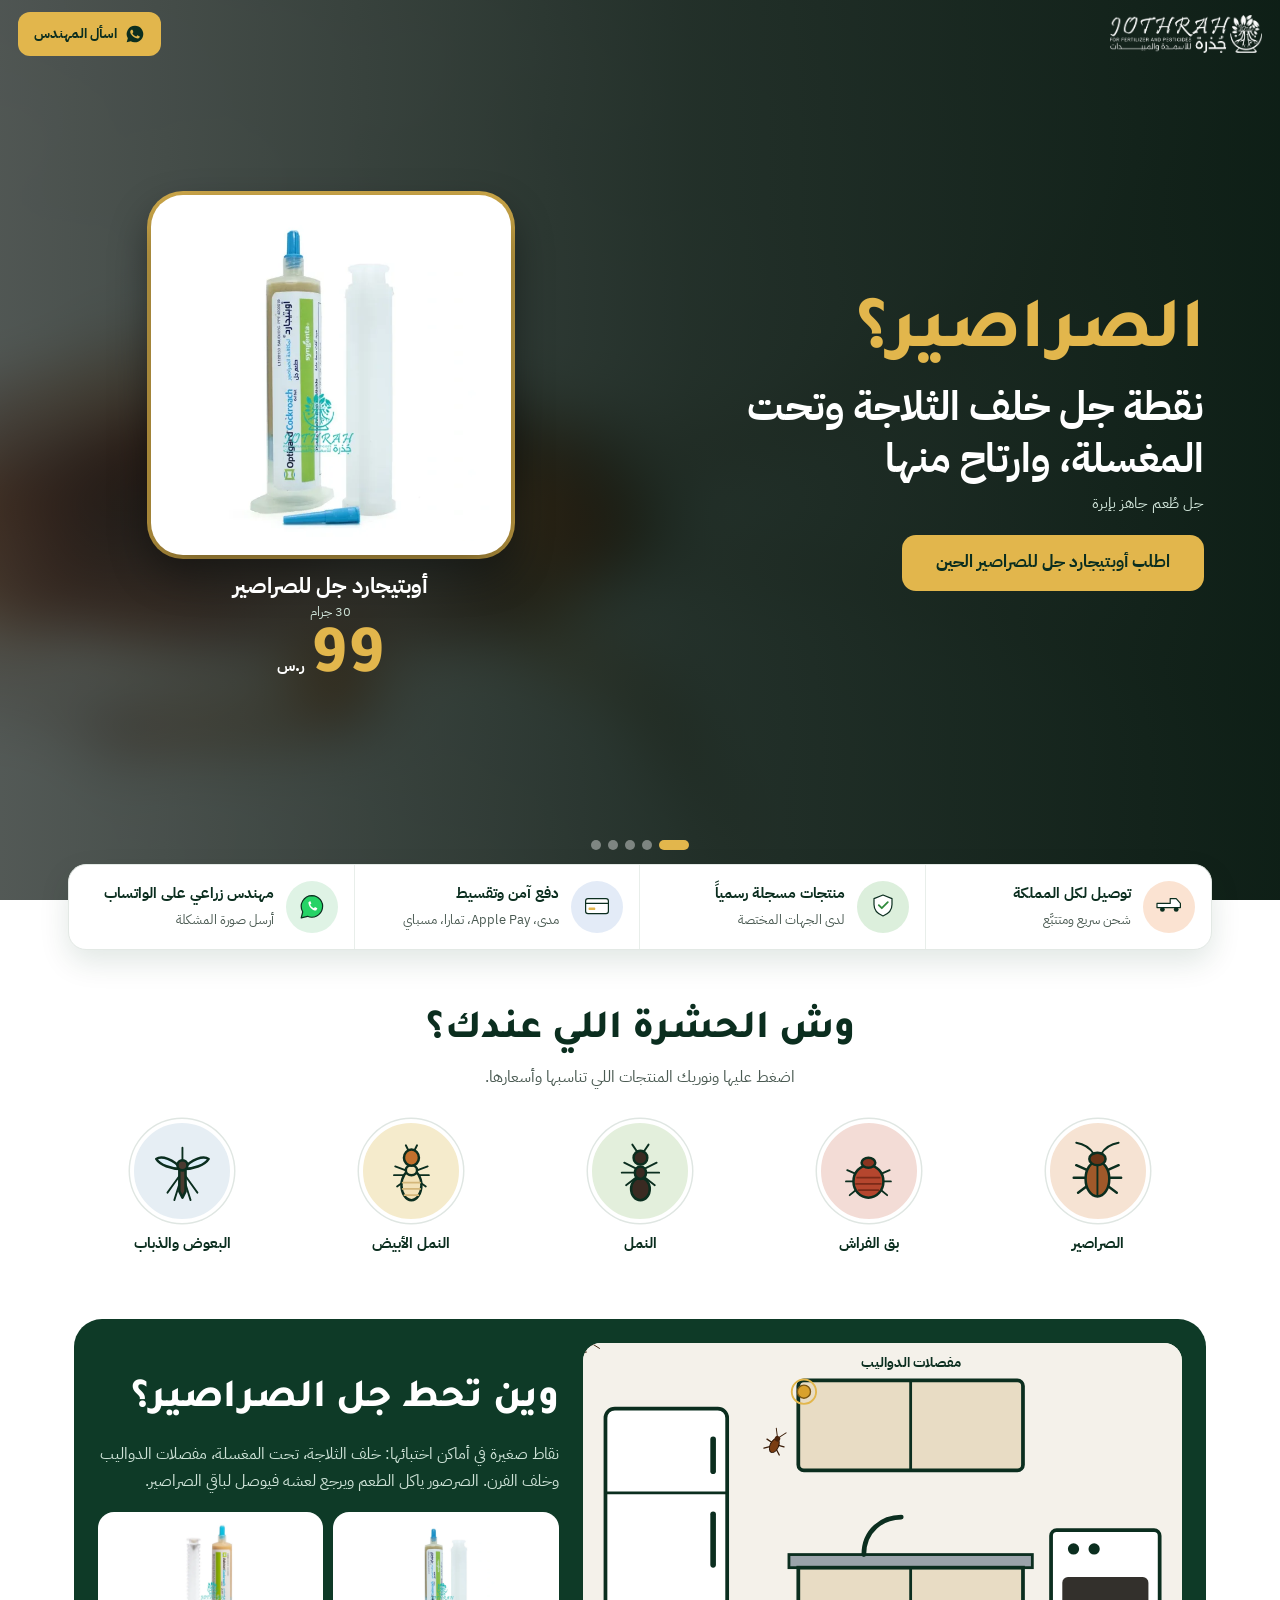
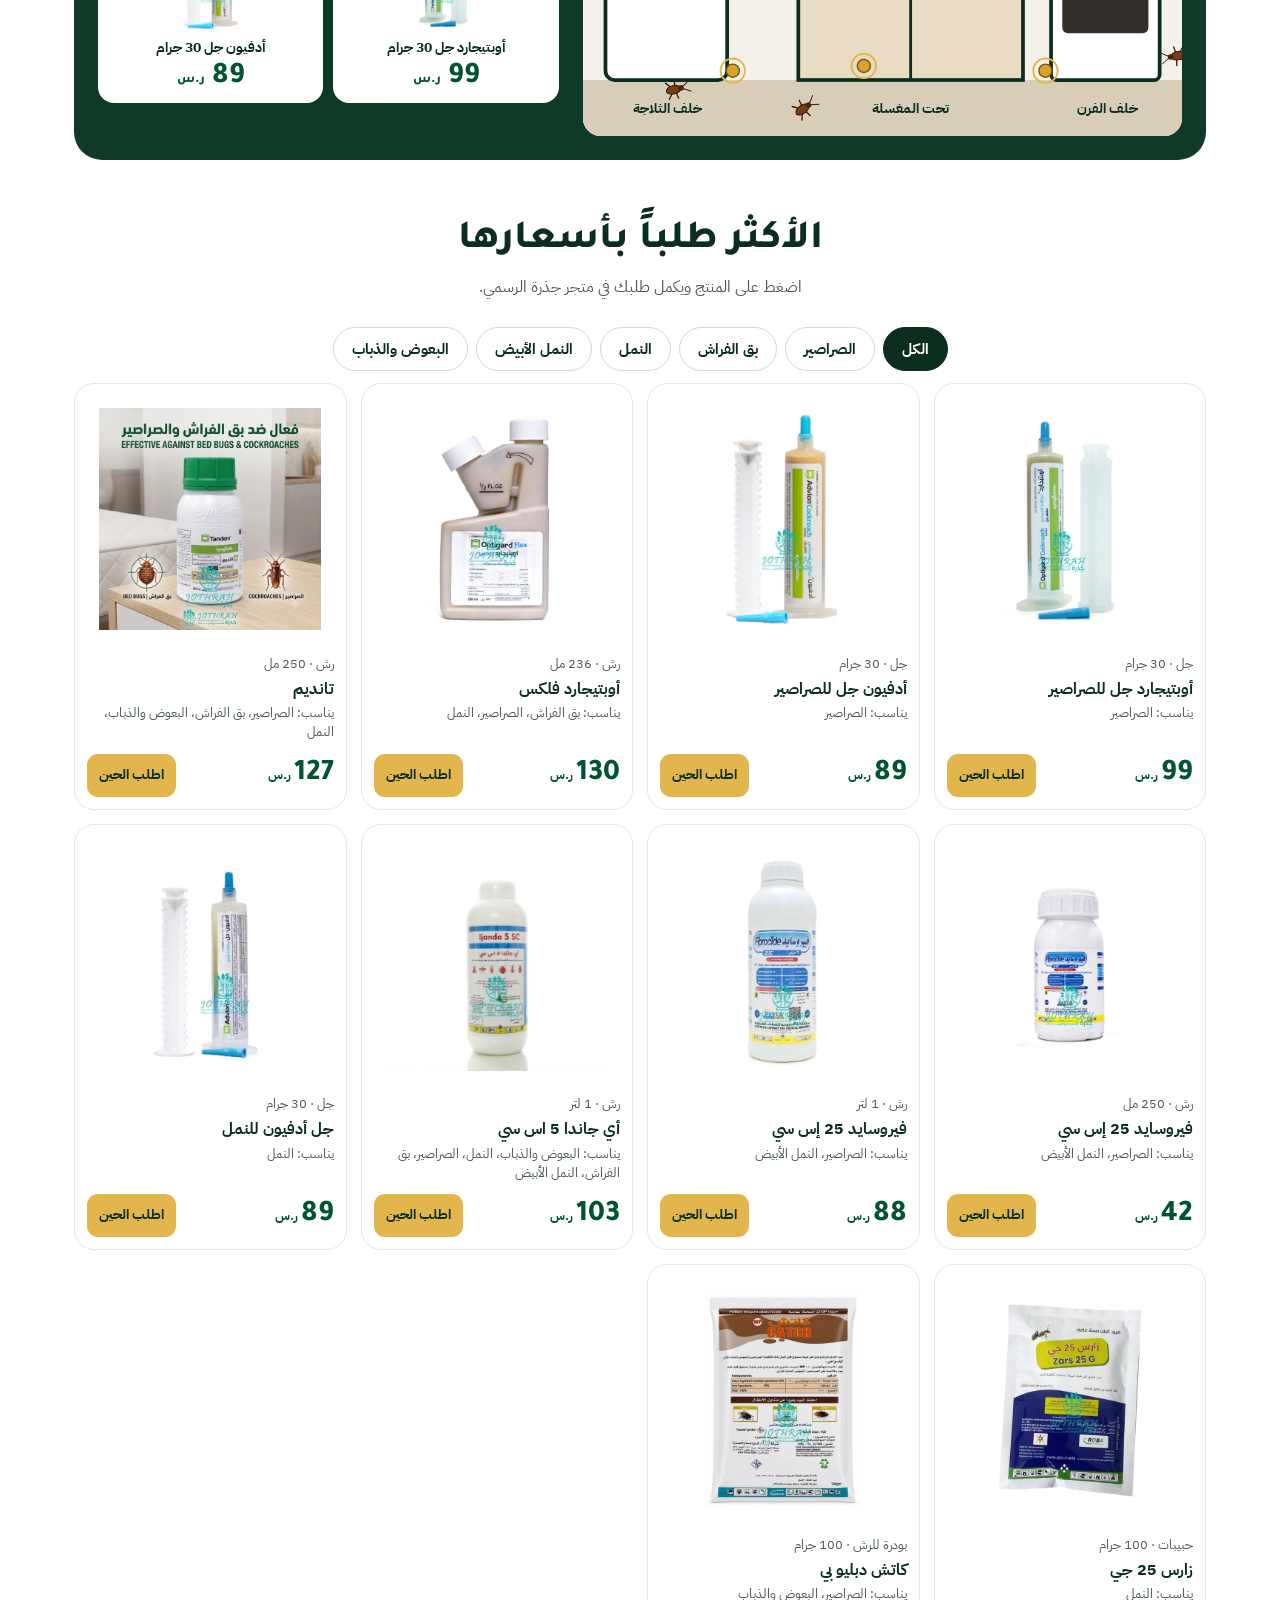
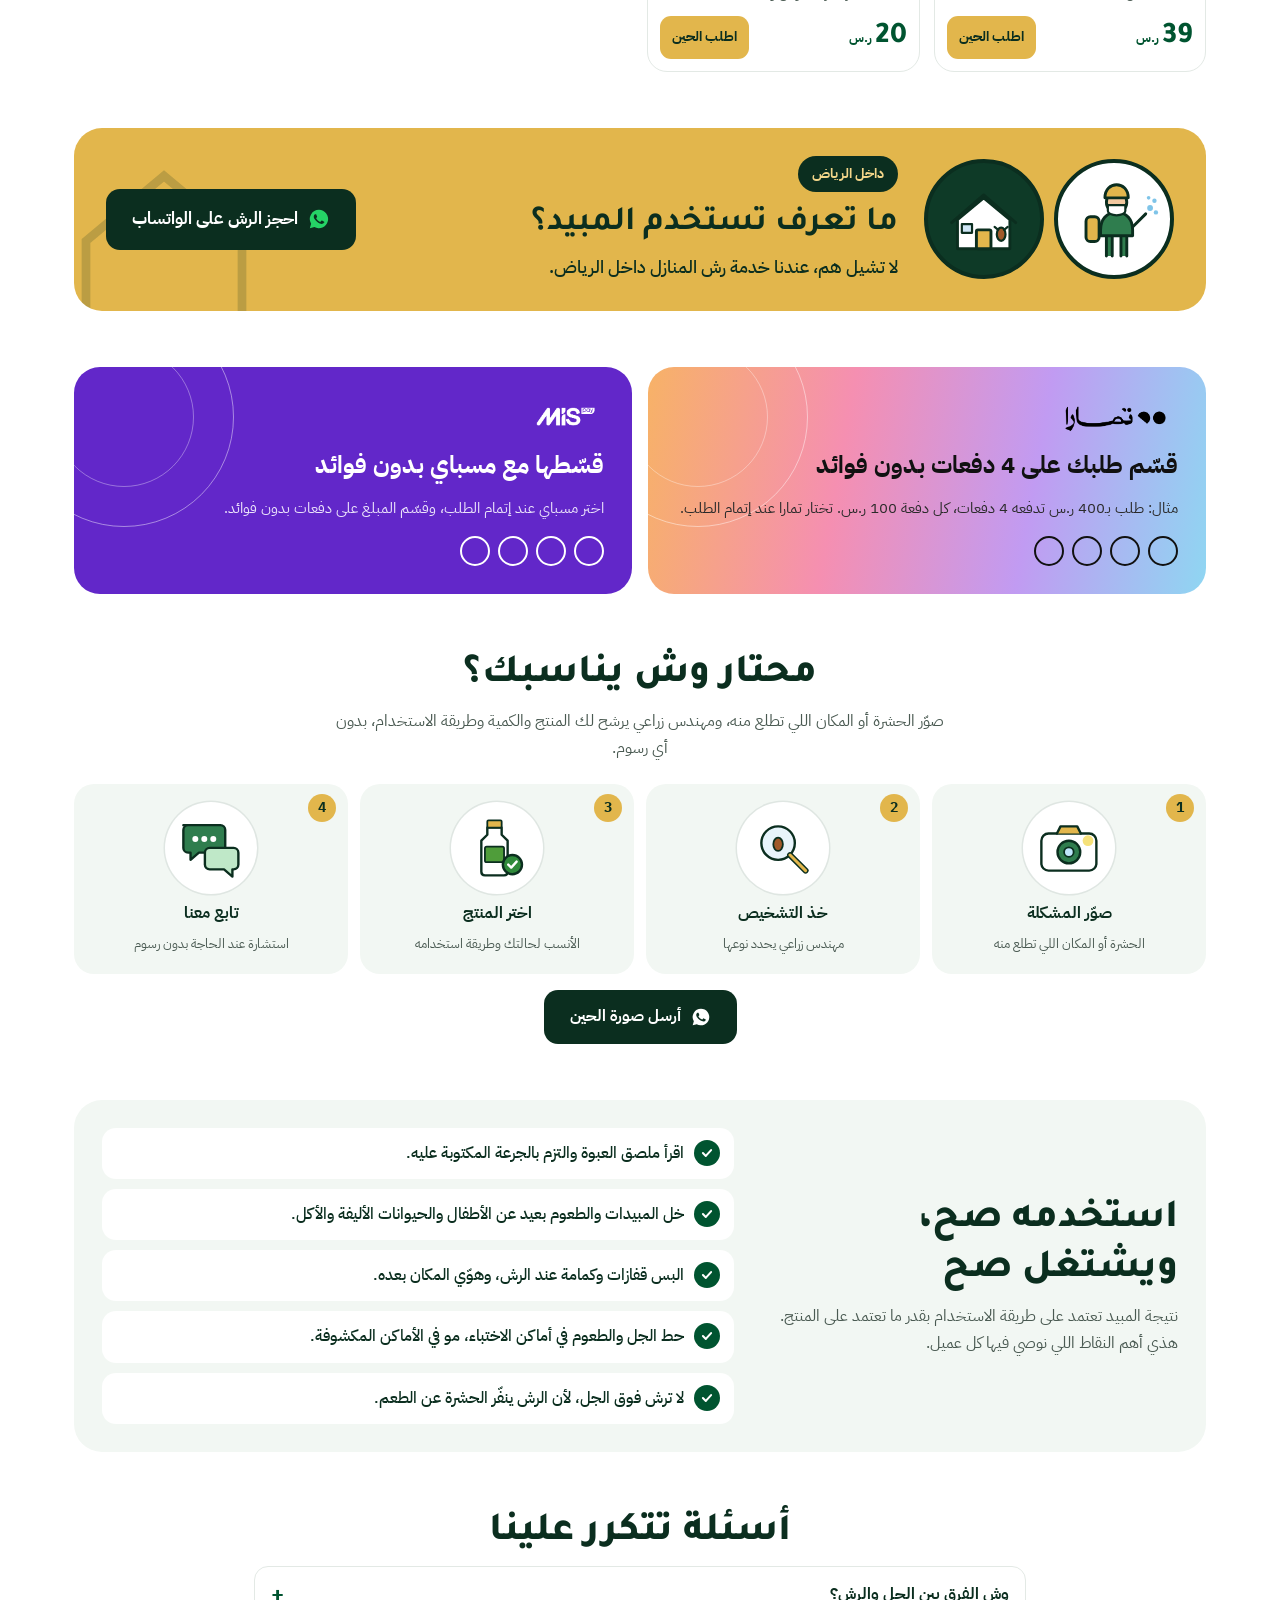
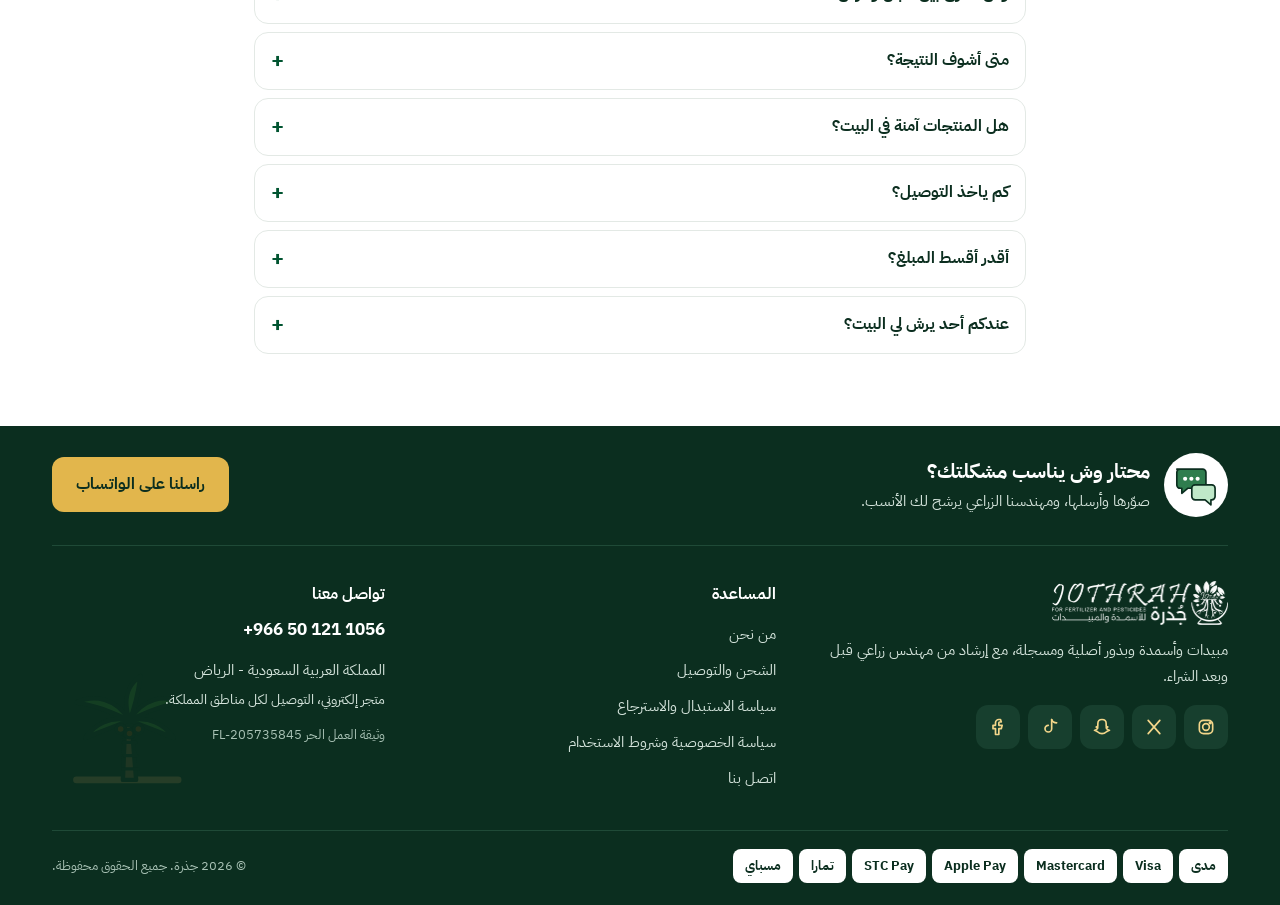
==== commit 9a762313: "Add files via upload" ====
--- a/index.html
+++ b/index.html
@@ -50,14 +50,14 @@
 .hin{position:absolute;inset:auto 0 0 0;padding:0 18px 80px;max-width:1180px;margin:0 auto;display:flex;flex-direction:column;gap:14px}
 .hq{display:block;font-family:Tajawal,'IBM Plex Sans Arabic',sans-serif;font-weight:800;font-size:clamp(38px,8vw,72px);line-height:1.05;color:#e2b64c}.hh{display:block;font-size:clamp(22px,4.2vw,40px);line-height:1.3;margin-top:6px}.hfit{display:block;color:#cfe3d8;font-size:15px;margin-top:6px}
 .hs.on .hq,.hs.on .hh,.hs.on .hfit,.hs.on .hprod{animation:up .7s both}.hs.on .hh{animation-delay:.1s}.hs.on .hfit{animation-delay:.18s}.hs.on .hprod{animation-delay:.26s}
-.hprod{display:flex;align-items:center;gap:14px;background:rgba(255,255,255,.08);border:1px solid rgba(255,255,255,.18);border-radius:20px;padding:10px;backdrop-filter:blur(6px)}
-.hring{flex:none;width:104px;height:104px;border-radius:50%;background:#fff;border:5px solid #c99a3a;display:grid;place-items:center;overflow:hidden}.hring img{width:86%;height:86%;object-fit:contain}
+.hprod{order:-1;display:flex;align-items:flex-end;gap:14px}
+.hring{flex:none;width:min(46vw,190px);aspect-ratio:1/1;border-radius:24px;background:#fff;display:grid;place-items:center;overflow:hidden;box-shadow:0 18px 40px rgba(0,0,0,.45),0 0 0 4px rgba(226,182,76,.9)}.hring img{width:92%;height:92%;object-fit:contain}
 .hpi{display:flex;flex-direction:column;min-width:0}.hpn{font-size:17px;line-height:1.35}.hsz{font-size:13px;color:#cfe3d8}.hpr{font-family:Tajawal,sans-serif;font-weight:800;font-size:44px;line-height:1;color:#e2b64c;margin-top:4px}.hpr small{font-size:16px;margin-inline-start:6px;color:#fff;font-family:'IBM Plex Sans Arabic',sans-serif;font-weight:700}
 .hcta{display:flex;align-items:center;justify-content:center;min-height:56px;border-radius:14px;background:#e2b64c;color:#0b2e1f;text-decoration:none;font-weight:800;font-size:17px}
 .hdots{position:absolute;bottom:50px;inset-inline:0;display:flex;justify-content:center;gap:7px;z-index:3}.hd{width:10px;height:10px;border-radius:999px;border:0;background:rgba(255,255,255,.4);padding:0;cursor:pointer;transition:width .3s}.hd.on{width:30px;background:#e2b64c}
 @media (min-width:860px){.hsh{background:linear-gradient(to left,rgba(8,26,17,.94) 0%,rgba(8,26,17,.75) 46%,rgba(8,26,17,.35) 100%)}.hb{filter:blur(26px) brightness(.55);transform:scale(1.2)}.hs.on .hb{animation:none}
 .hcard{display:block;position:absolute;left:5%;top:50%;transform:translateY(-50%);width:42%;max-height:70%;object-fit:contain;border-radius:20px;filter:drop-shadow(0 24px 40px rgba(0,0,0,.5))}
-.hin{inset:0;padding:100px 56px 100px;max-width:none;justify-content:center;align-items:flex-start}.hin>*{width:min(560px,46%)}.hprod{padding:14px}.hring{width:150px;height:150px;border-width:7px}.hpr{font-size:60px}.hpn{font-size:20px}.hcta{padding:0 30px;width:auto!important;align-self:flex-start}.hf{width:150px;height:150px}}
+.hcard{display:none!important}.hin{inset:0;padding:100px 56px 110px;max-width:1240px;display:grid;grid-template-columns:minmax(0,1.05fr) minmax(0,.95fr);grid-template-areas:"tx pr" "cta pr";align-content:center;column-gap:56px;row-gap:18px}.htx{grid-area:tx;align-self:end}.hcta{grid-area:cta;align-self:start;justify-self:start;padding:0 34px}.hprod{grid-area:pr;order:0;flex-direction:column;align-items:center;justify-content:center;gap:16px}.hring{width:min(30vw,360px);border-radius:32px}.hpi{align-items:center;text-align:center}.hpr{font-size:68px}.hpn{font-size:22px}.hf{width:150px;height:150px}}
 .trust{max-width:1180px;margin:-36px auto 0;padding:0 18px;position:relative;z-index:5}.feat{display:grid;grid-template-columns:repeat(4,minmax(0,1fr));border:1px solid #e3e9e5;border-radius:18px;background:#fff;box-shadow:0 12px 30px rgba(6,59,36,.12)}
 .sec{padding:56px 0 0}.h2{font-family:Tajawal,'IBM Plex Sans Arabic',sans-serif;font-weight:800;font-size:clamp(28px,4.4vw,40px);line-height:1.25;margin:0 0 8px;text-align:center}.sub{text-align:center;color:#4a5a52;margin:0 auto 22px;max-width:620px}
 .pks{display:grid;grid-template-columns:repeat(5,minmax(0,1fr));gap:12px}.pk{border:0;background:none;font:inherit;font-weight:700;font-size:15px;color:#0b2e1f;display:flex;flex-direction:column;align-items:center;gap:8px;cursor:pointer;padding:6px;border-radius:18px}.pki{width:104px;height:104px;border-radius:50%;display:grid;place-items:center;border:4px solid #fff;box-shadow:0 0 0 1.5px #dfe6e2;transition:box-shadow .2s}.pk:hover .pki,.pk.on .pki{box-shadow:0 0 0 3px #005430}
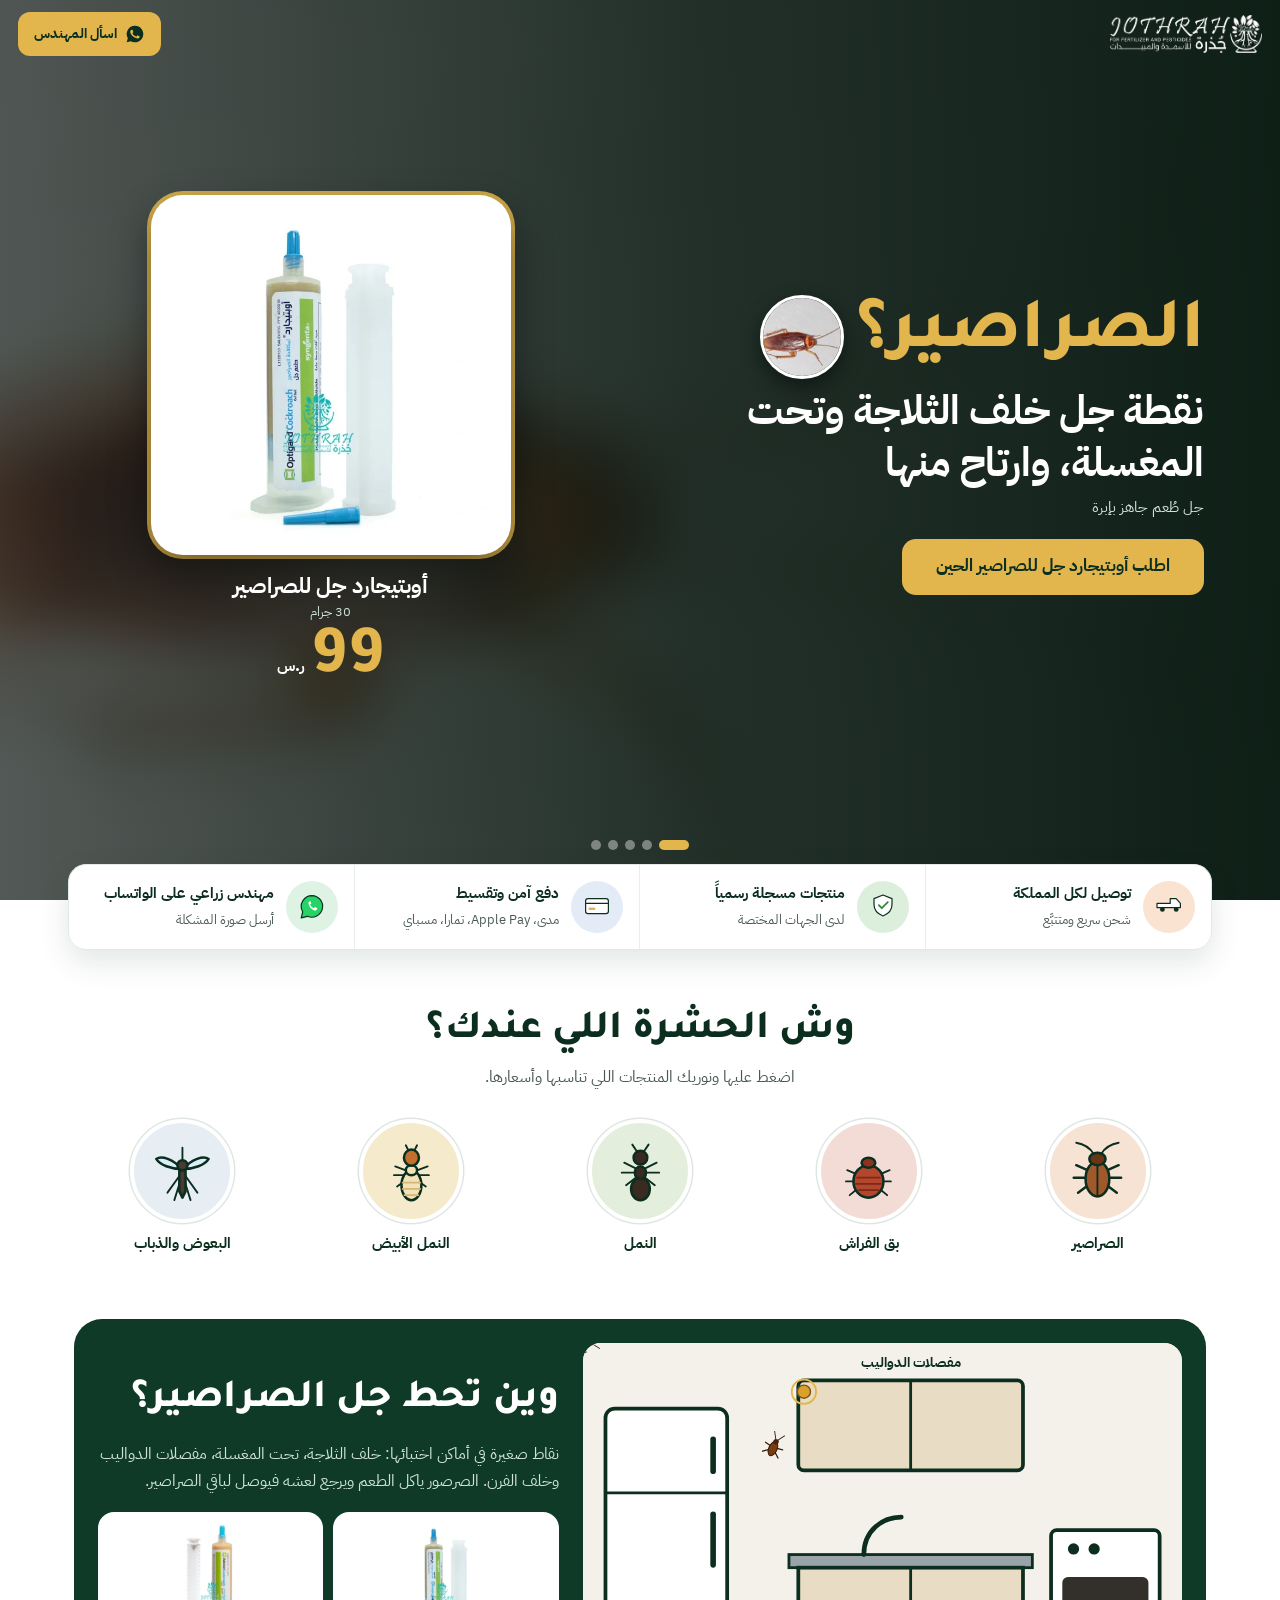
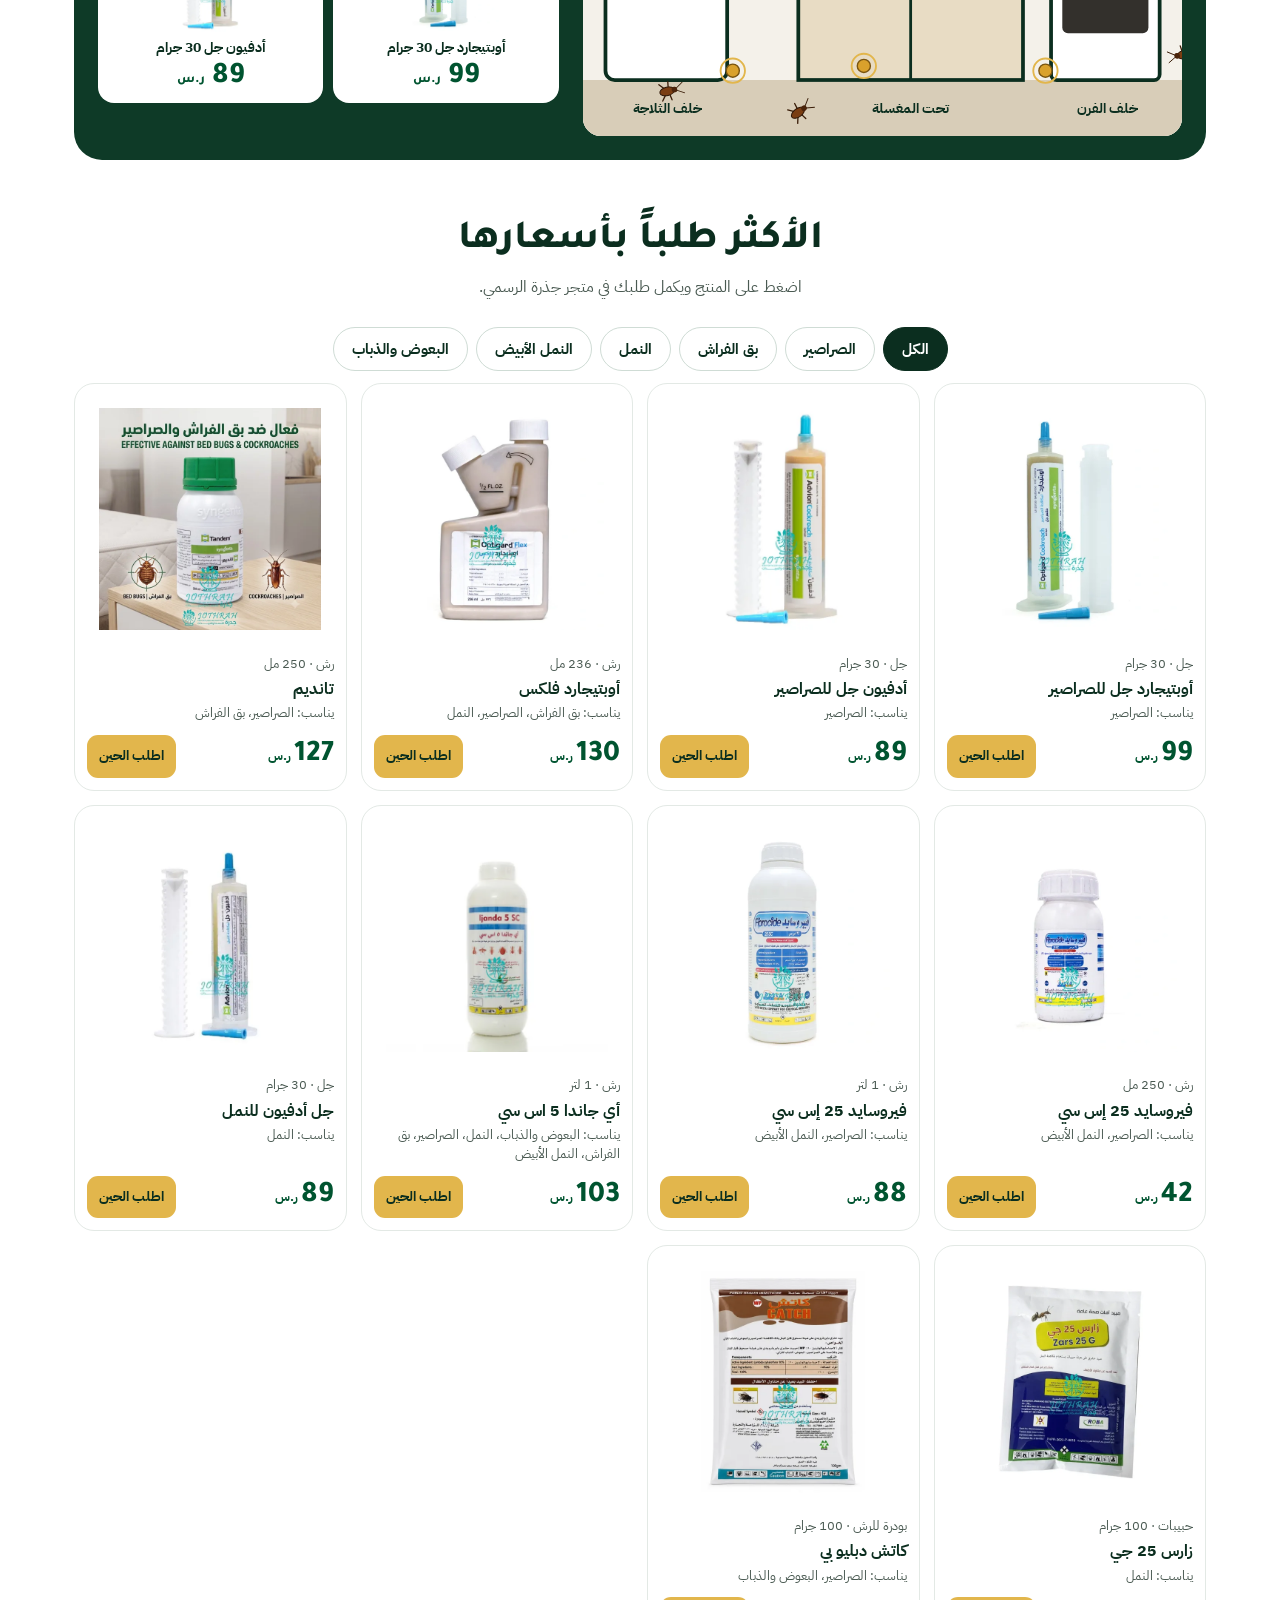
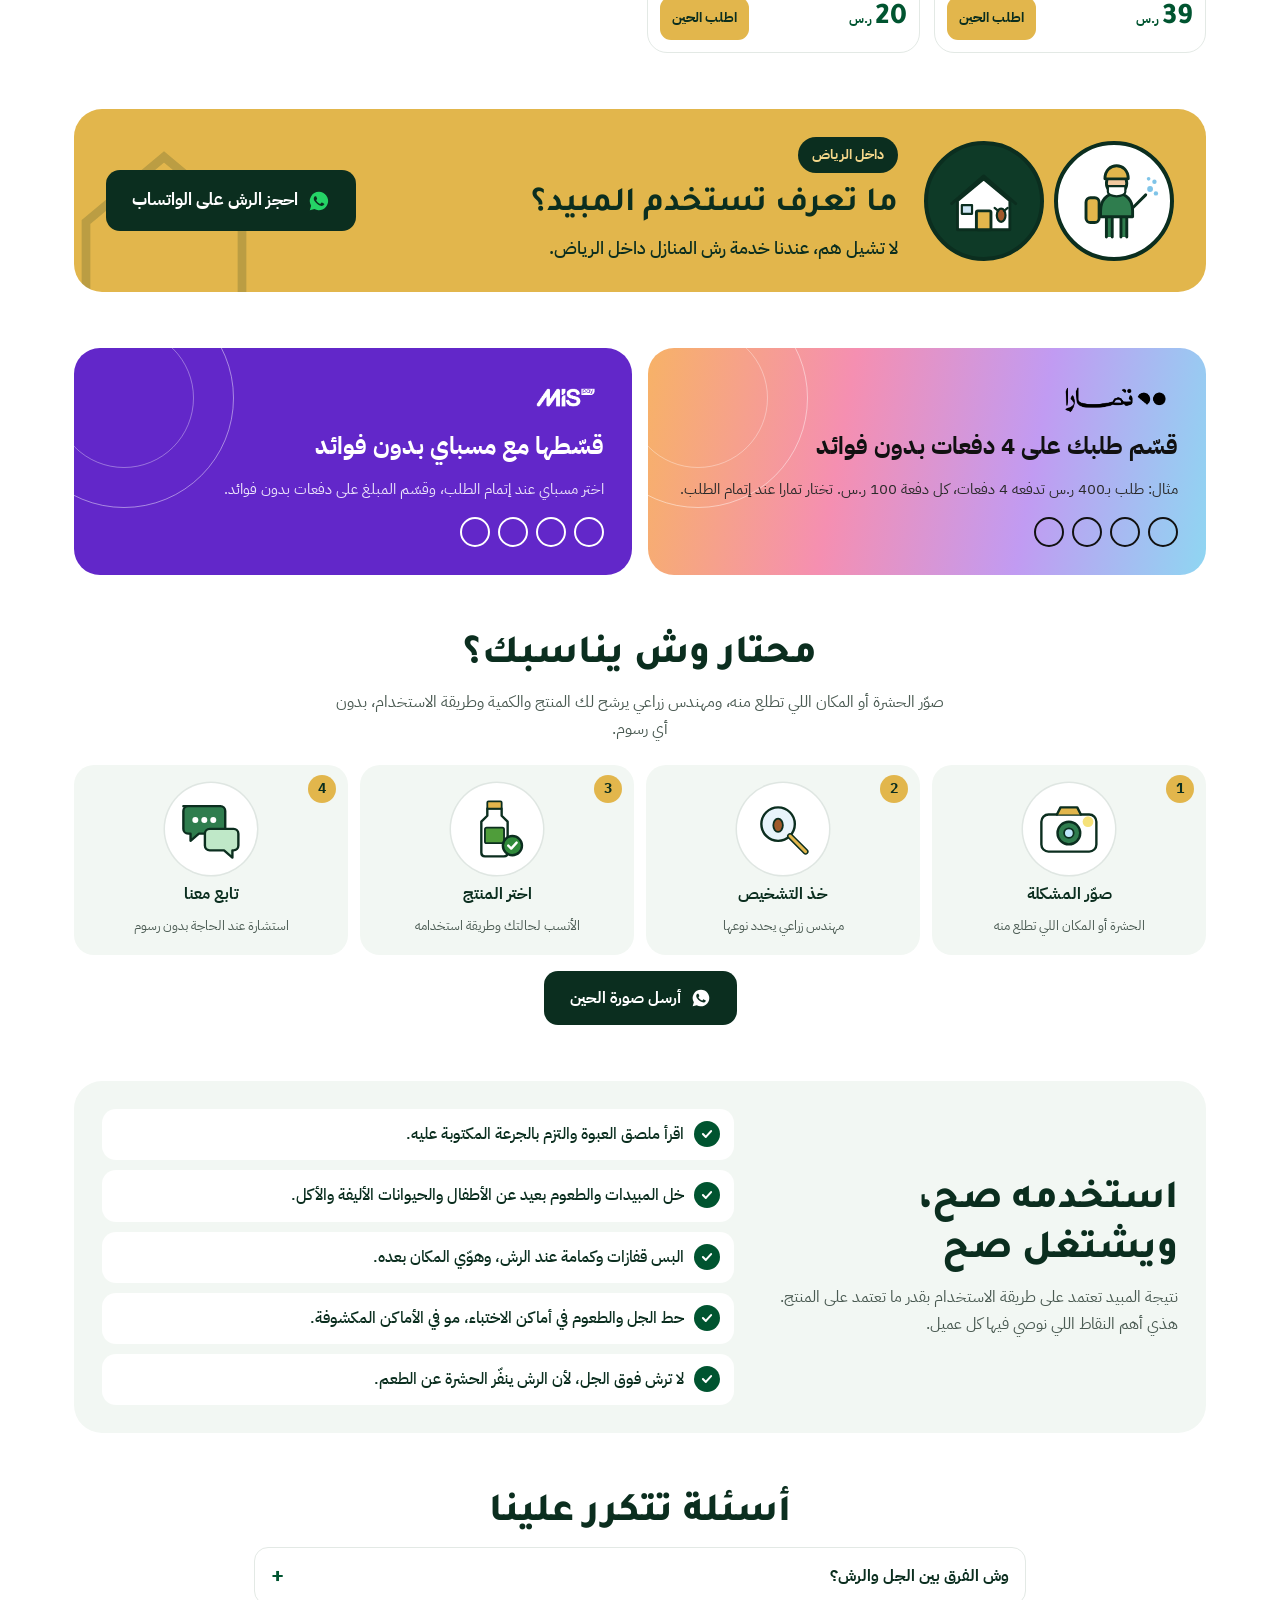
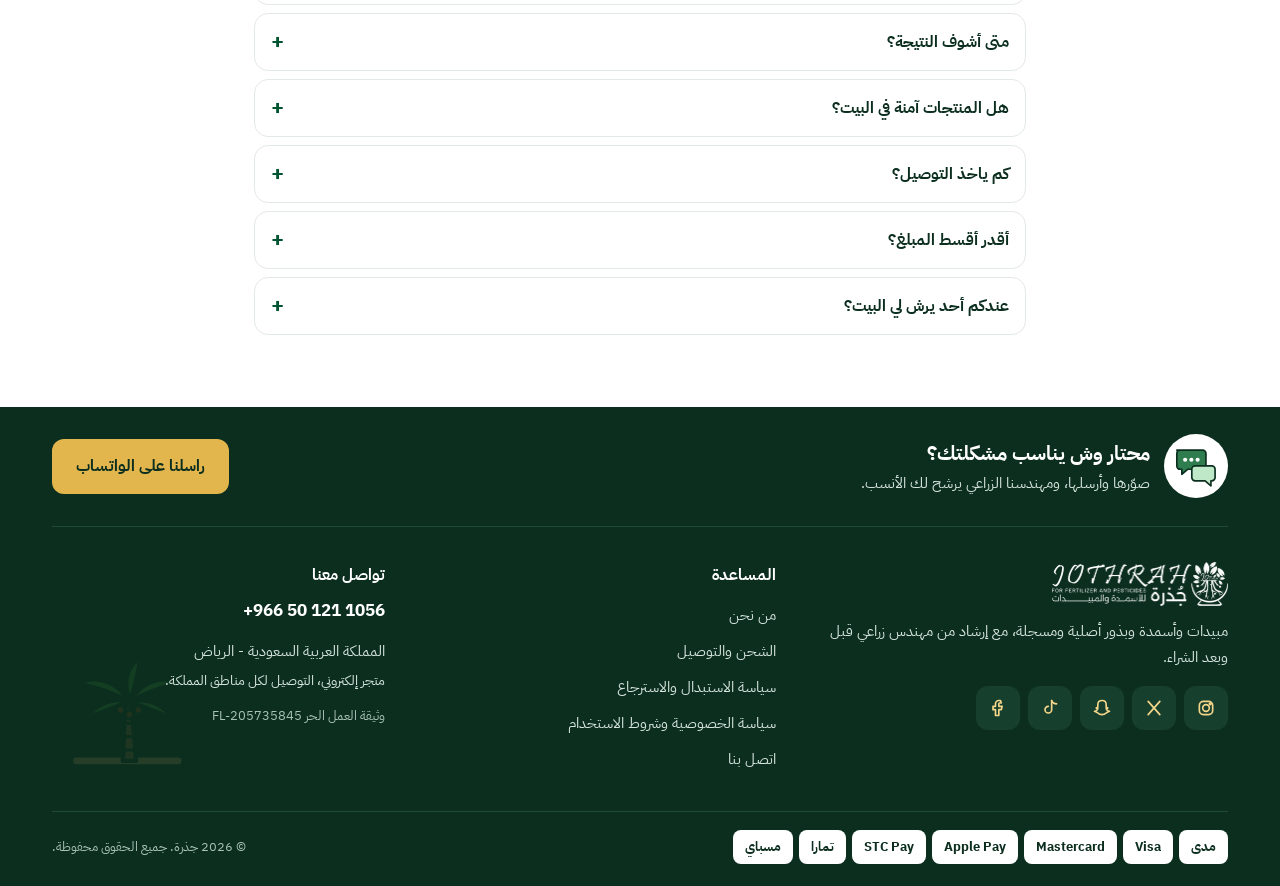
==== commit fb18365c: "Add files via upload" ====
--- a/index.html
+++ b/index.html
@@ -45,9 +45,10 @@
 .hero{position:relative;height:100svh;min-height:620px;max-height:980px;overflow:hidden;background:#0b2e1f;color:#fff}
 .hs{position:absolute;inset:0;opacity:0;visibility:hidden;transition:opacity .9s,visibility .9s}.hs.on{opacity:1;visibility:visible}
 .hbg{position:absolute;inset:0}.hb{position:absolute;inset:0;width:100%;height:100%;object-fit:cover}.hs.on .hb{animation:kb 6s ease-out both}.hcard{display:none}
-.hpat{position:absolute;inset:0;background:radial-gradient(circle at 30% 30%,#14543a,#0b2e1f 70%)}.hf{position:absolute;width:110px;height:110px;border-radius:50%;background:rgba(255,255,255,.92);display:grid;place-items:center;animation:floaty 5s ease-in-out infinite}.hf0{top:12%;left:8%}.hf1{top:20%;right:10%;animation-delay:-1.5s}.hf2{top:42%;left:30%;animation-delay:-3s;width:84px;height:84px}.hf3{top:58%;left:14%;animation-delay:-2s;width:90px;height:90px}
+.hpat{position:absolute;inset:0;background:radial-gradient(circle at 30% 30%,#14543a,#0b2e1f 70%)}.hf{position:absolute;width:120px;height:120px;border-radius:50%;object-fit:cover;border:4px solid rgba(255,255,255,.9);box-shadow:0 14px 30px rgba(0,0,0,.4);animation:floaty 5s ease-in-out infinite}.hf0{top:12%;left:8%}.hf1{top:20%;right:10%;animation-delay:-1.5s}.hf2{top:42%;left:30%;animation-delay:-3s;width:84px;height:84px}.hf3{top:58%;left:14%;animation-delay:-2s;width:90px;height:90px}
 .hsh{position:absolute;inset:0;background:linear-gradient(to top,rgba(8,26,17,.97) 0%,rgba(8,26,17,.82) 46%,rgba(8,26,17,.25) 75%,rgba(8,26,17,.55) 100%)}
 .hin{position:absolute;inset:auto 0 0 0;padding:0 18px 80px;max-width:1180px;margin:0 auto;display:flex;flex-direction:column;gap:14px}
+.hqr{display:flex;align-items:center;gap:12px;flex-wrap:wrap}.hps{display:flex}.hpp{width:clamp(58px,9vw,84px);height:clamp(58px,9vw,84px);border-radius:50%;object-fit:cover;border:3px solid #fff;box-shadow:0 8px 20px rgba(0,0,0,.45);animation:pbob 3.2s ease-in-out infinite}.hpp1{margin-inline-start:-14px;animation-delay:-1.6s}@keyframes pbob{0%,100%{transform:translateY(0) rotate(-4deg)}50%{transform:translateY(-6px) rotate(4deg)}}.hs.on .hpp{animation:pin .6s both,pbob 3.2s ease-in-out .6s infinite}.hs.on .hpp1{animation:pin .6s .15s both,pbob 3.2s ease-in-out -1s infinite}@keyframes pin{from{opacity:0;transform:scale(.5)}to{opacity:1;transform:scale(1)}}@media (prefers-reduced-motion:reduce){.hpp{animation:none!important}}
 .hq{display:block;font-family:Tajawal,'IBM Plex Sans Arabic',sans-serif;font-weight:800;font-size:clamp(38px,8vw,72px);line-height:1.05;color:#e2b64c}.hh{display:block;font-size:clamp(22px,4.2vw,40px);line-height:1.3;margin-top:6px}.hfit{display:block;color:#cfe3d8;font-size:15px;margin-top:6px}
 .hs.on .hq,.hs.on .hh,.hs.on .hfit,.hs.on .hprod{animation:up .7s both}.hs.on .hh{animation-delay:.1s}.hs.on .hfit{animation-delay:.18s}.hs.on .hprod{animation-delay:.26s}
 .hprod{order:-1;display:flex;align-items:flex-end;gap:14px}
@@ -57,7 +58,7 @@
 .hdots{position:absolute;bottom:50px;inset-inline:0;display:flex;justify-content:center;gap:7px;z-index:3}.hd{width:10px;height:10px;border-radius:999px;border:0;background:rgba(255,255,255,.4);padding:0;cursor:pointer;transition:width .3s}.hd.on{width:30px;background:#e2b64c}
 @media (min-width:860px){.hsh{background:linear-gradient(to left,rgba(8,26,17,.94) 0%,rgba(8,26,17,.75) 46%,rgba(8,26,17,.35) 100%)}.hb{filter:blur(26px) brightness(.55);transform:scale(1.2)}.hs.on .hb{animation:none}
 .hcard{display:block;position:absolute;left:5%;top:50%;transform:translateY(-50%);width:42%;max-height:70%;object-fit:contain;border-radius:20px;filter:drop-shadow(0 24px 40px rgba(0,0,0,.5))}
-.hcard{display:none!important}.hin{inset:0;padding:100px 56px 110px;max-width:1240px;display:grid;grid-template-columns:minmax(0,1.05fr) minmax(0,.95fr);grid-template-areas:"tx pr" "cta pr";align-content:center;column-gap:56px;row-gap:18px}.htx{grid-area:tx;align-self:end}.hcta{grid-area:cta;align-self:start;justify-self:start;padding:0 34px}.hprod{grid-area:pr;order:0;flex-direction:column;align-items:center;justify-content:center;gap:16px}.hring{width:min(30vw,360px);border-radius:32px}.hpi{align-items:center;text-align:center}.hpr{font-size:68px}.hpn{font-size:22px}.hf{width:150px;height:150px}}
+.hcard{display:none!important}.hin{inset:0;padding:100px 56px 110px;max-width:1240px;display:grid;grid-template-columns:minmax(0,1.05fr) minmax(0,.95fr);grid-template-areas:"tx pr" "cta pr";align-content:center;column-gap:56px;row-gap:18px}.htx{grid-area:tx;align-self:end}.hcta{grid-area:cta;align-self:start;justify-self:start;padding:0 34px}.hprod{grid-area:pr;order:0;flex-direction:column;align-items:center;justify-content:center;gap:16px}.hring{width:min(30vw,360px);border-radius:32px}.hpi{align-items:center;text-align:center}.hpr{font-size:68px}.hpn{font-size:22px}.hf{width:170px;height:170px}.hf1{top:auto;bottom:12%;right:auto;left:3%;width:130px;height:130px}}
 .trust{max-width:1180px;margin:-36px auto 0;padding:0 18px;position:relative;z-index:5}.feat{display:grid;grid-template-columns:repeat(4,minmax(0,1fr));border:1px solid #e3e9e5;border-radius:18px;background:#fff;box-shadow:0 12px 30px rgba(6,59,36,.12)}
 .sec{padding:56px 0 0}.h2{font-family:Tajawal,'IBM Plex Sans Arabic',sans-serif;font-weight:800;font-size:clamp(28px,4.4vw,40px);line-height:1.25;margin:0 0 8px;text-align:center}.sub{text-align:center;color:#4a5a52;margin:0 auto 22px;max-width:620px}
 .pks{display:grid;grid-template-columns:repeat(5,minmax(0,1fr));gap:12px}.pk{border:0;background:none;font:inherit;font-weight:700;font-size:15px;color:#0b2e1f;display:flex;flex-direction:column;align-items:center;gap:8px;cursor:pointer;padding:6px;border-radius:18px}.pki{width:104px;height:104px;border-radius:50%;display:grid;place-items:center;border:4px solid #fff;box-shadow:0 0 0 1.5px #dfe6e2;transition:box-shadow .2s}.pk:hover .pki,.pk.on .pki{box-shadow:0 0 0 3px #005430}
@@ -81,31 +82,31 @@
 <div class="hs on" data-i="0">
 <div class="hbg" aria-hidden="true"><img class="hb" src="/assets/hero/roach.jpg" data-srcm="/assets/hero/roach-v.jpg" alt="" fetchpriority="high"><img class="hcard" src="/assets/hero/roach.jpg" data-x="/assets/hero/roach-v.jpg" alt=""></div><div class="hsh" aria-hidden="true"></div>
 <div class="hin">
-<div class="htx"><span class="hq">الصراصير؟</span><b class="hh">نقطة جل خلف الثلاجة وتحت المغسلة، وارتاح منها</b><span class="hfit">جل طُعم جاهز بإبرة</span></div>
+<div class="htx"><div class="hqr"><span class="hq">الصراصير؟</span><span class="hps"><img class="hpp hpp0" src="/assets/pest/roach.jpg" alt="صرصور" width="72" height="72"></span></div><b class="hh">نقطة جل خلف الثلاجة وتحت المغسلة، وارتاح منها</b><span class="hfit">جل طُعم جاهز بإبرة</span></div>
 <div class="hprod"><span class="hring"><img src="/assets/p/optiguard.webp" alt="أوبتيجارد جل للصراصير 30 جرام"></span><span class="hpi"><b class="hpn">أوبتيجارد جل للصراصير</b><span class="hsz">30 جرام</span><span class="hpr">99<small>ر.س</small></span></span></div>
 <a class="hcta" href="https://jothrah.com/ar/optigard-cockroach-gel-bait-30g/p431889130">اطلب أوبتيجارد جل للصراصير الحين</a>
 </div></div><div class="hs" data-i="1">
 <div class="hbg" aria-hidden="true"><img class="hb" data-src="/assets/hero/bedbug.jpg" alt=""><img class="hcard" data-src="/assets/hero/bedbug.jpg" alt=""></div><div class="hsh" aria-hidden="true"></div>
 <div class="hin">
-<div class="htx"><span class="hq">بق الفراش؟</span><b class="hh">لا تخليه يسهرك، حله يوصلك لين بابك</b><span class="hfit">لبق الفراش والصراصير والنمل</span></div>
+<div class="htx"><div class="hqr"><span class="hq">بق الفراش؟</span><span class="hps"><img class="hpp hpp0" data-src="/assets/pest/bedbug.jpg" alt="بق الفراش" width="72" height="72"></span></div><b class="hh">لا تخليه يسهرك، حله يوصلك لين بابك</b><span class="hfit">لبق الفراش والصراصير والنمل</span></div>
 <div class="hprod"><span class="hring"><img data-src="/assets/p/flex.webp" alt="أوبتيجارد فلكس 236 مل"></span><span class="hpi"><b class="hpn">أوبتيجارد فلكس</b><span class="hsz">236 مل</span><span class="hpr">130<small>ر.س</small></span></span></div>
 <a class="hcta" href="https://jothrah.com/ar/optigard-flex-bed-bugs-cockroaches-236ml/p1359983548">اطلب أوبتيجارد فلكس الحين</a>
 </div></div><div class="hs" data-i="2">
 <div class="hbg" aria-hidden="true"><img class="hb" data-src="/assets/hero/termite.jpg" alt=""><img class="hcard" data-src="/assets/hero/termite.jpg" alt=""></div><div class="hsh" aria-hidden="true"></div>
 <div class="hin">
-<div class="htx"><span class="hq">النمل الأبيض؟</span><b class="hh">يأكل الخشب بصمت، لا تنتظر لين يبان الضرر</b><span class="hfit">للصراصير والنمل الأبيض</span></div>
+<div class="htx"><div class="hqr"><span class="hq">النمل الأبيض؟</span><span class="hps"><img class="hpp hpp0" data-src="/assets/pest/termite.jpg" alt="النمل الأبيض" width="72" height="72"></span></div><b class="hh">يأكل الخشب بصمت، لا تنتظر لين يبان الضرر</b><span class="hfit">للصراصير والنمل الأبيض</span></div>
 <div class="hprod"><span class="hring"><img data-src="/assets/p/fiprocide250.webp" alt="فيروسايد 25 إس سي 250 مل"></span><span class="hpi"><b class="hpn">فيروسايد 25 إس سي</b><span class="hsz">250 مل</span><span class="hpr">42<small>ر.س</small></span></span></div>
 <a class="hcta" href="https://jothrah.com/ar/fiprocide-25-sc-250ml/p1158950853">اطلب فيروسايد 25 إس سي الحين</a>
 </div></div><div class="hs" data-i="3">
-<div class="hbg" aria-hidden="true"><div class="hpat" aria-hidden="true"><span class="hf hf0"><svg class="ic" viewBox="0 0 120 120" aria-hidden="true"><g class="a-crawl"><g class="a-leg"><path d="M44 58l-18-8M43 70H22M45 82l-16 12M76 58l18-8M77 70h21M75 82l16 12" fill="none" stroke="#0b2e1f" stroke-width="4" stroke-linejoin="round" stroke-linecap="round"/></g><ellipse cx="60" cy="72" rx="19" ry="28" fill="#a0592a" stroke="#0b2e1f" stroke-width="4" stroke-linejoin="round" stroke-linecap="round"/><path d="M60 50v48" fill="none" stroke="#0b2e1f" stroke-width="3" stroke-linejoin="round" stroke-linecap="round"/><ellipse cx="60" cy="40" rx="13" ry="10" fill="#6b3416" stroke="#0b2e1f" stroke-width="4" stroke-linejoin="round" stroke-linecap="round"/><g class="a-ant"><path d="M54 32c-6-10-16-16-28-18M66 32c6-10 16-16 28-18" fill="none" stroke="#0b2e1f" stroke-width="3" stroke-linejoin="round" stroke-linecap="round"/></g></g></svg></span><span class="hf hf1"><svg class="ic" viewBox="0 0 120 120" aria-hidden="true"><g class="a-crawl"><g class="a-leg"><path d="M40 64l-14-6M39 76H24M42 88l-12 10M80 64l14-6M81 76h15M78 88l12 10" fill="none" stroke="#0b2e1f" stroke-width="3" stroke-linejoin="round" stroke-linecap="round"/></g><ellipse cx="60" cy="76" rx="24" ry="26" fill="#b5462e" stroke="#0b2e1f" stroke-width="4" stroke-linejoin="round" stroke-linecap="round"/><path d="M42 70h36M40 80h40M44 90h32" stroke="#7a2a18" stroke-width="3" fill="none" stroke-linecap="round"/><ellipse cx="60" cy="46" rx="11" ry="8" fill="#8a3420" stroke="#0b2e1f" stroke-width="4" stroke-linejoin="round" stroke-linecap="round"/></g></svg></span><span class="hf hf2"><svg class="ic" viewBox="0 0 120 120" aria-hidden="true"><g class="a-hover"><g class="a-wing"><path d="M58 56C46 40 26 34 18 40c6 10 24 16 40 16zM62 56c12-16 32-22 40-16-6 10-24 16-40 16z" fill="#dbeefa" stroke="#0b2e1f" stroke-width="4" stroke-linejoin="round" stroke-linecap="round"/></g><path d="M56 66L36 94M64 66l20 28M57 74l-10 32M63 74l10 32" fill="none" stroke="#0b2e1f" stroke-width="3" stroke-linejoin="round" stroke-linecap="round"/><path d="M55 58h10v34l-5 10-5-10z" fill="#4a3a30" stroke="#0b2e1f" stroke-width="4" stroke-linejoin="round" stroke-linecap="round"/><circle cx="60" cy="50" r="8" fill="#4a3a30" stroke="#0b2e1f" stroke-width="4" stroke-linejoin="round" stroke-linecap="round"/><path d="M60 42V22" fill="none" stroke="#0b2e1f" stroke-width="3" stroke-linejoin="round" stroke-linecap="round"/></g></svg></span><span class="hf hf3"><svg class="ic" viewBox="0 0 120 120" aria-hidden="true"><g class="a-crawl"><g class="a-leg"><path d="M54 56l-20-10M54 62H30M55 68l-18 14M66 56l20-10M66 62h24M65 68l18 14" fill="none" stroke="#0b2e1f" stroke-width="3" stroke-linejoin="round" stroke-linecap="round"/></g><ellipse cx="60" cy="88" rx="15" ry="18" fill="#3a2a22" stroke="#0b2e1f" stroke-width="4" stroke-linejoin="round" stroke-linecap="round"/><ellipse cx="60" cy="62" rx="9" ry="10" fill="#3a2a22" stroke="#0b2e1f" stroke-width="4" stroke-linejoin="round" stroke-linecap="round"/><circle cx="60" cy="38" r="11" fill="#3a2a22" stroke="#0b2e1f" stroke-width="4" stroke-linejoin="round" stroke-linecap="round"/><g class="a-ant"><path d="M55 29l-8-12M65 29l8-12" fill="none" stroke="#0b2e1f" stroke-width="3" stroke-linejoin="round" stroke-linecap="round"/></g></g></svg></span></div></div><div class="hsh" aria-hidden="true"></div>
-<div class="hin">
-<div class="htx"><span class="hq">كذا حشرة بالبيت؟</span><b class="hh">صراصير وبق فراش وبعوض ونمل، عبوة وحدة تكفي</b><span class="hfit">للصراصير وبق الفراش والبعوض والنمل</span></div>
+<div class="hbg" aria-hidden="true"><div class="hpat" aria-hidden="true"><img class="hf hf0" data-src="/assets/pest/roach.jpg" alt=""><img class="hf hf1" data-src="/assets/pest/bedbug.jpg" alt=""></div></div><div class="hsh" aria-hidden="true"></div>
+<div class="hin">
+<div class="htx"><div class="hqr"><span class="hq">صراصير وبق فراش؟</span><span class="hps"></span></div><b class="hh">عبوة وحدة تكفي للاثنين</b><span class="hfit">للصراصير وبق الفراش</span></div>
 <div class="hprod"><span class="hring"><img data-src="/assets/p/tandem.webp" alt="تانديم 250 مل"></span><span class="hpi"><b class="hpn">تانديم</b><span class="hsz">250 مل</span><span class="hpr">127<small>ر.س</small></span></span></div>
 <a class="hcta" href="https://jothrah.com/ar/tandem-250ml/p1788020210">اطلب تانديم الحين</a>
 </div></div><div class="hs" data-i="4">
-<div class="hbg" aria-hidden="true"><div class="hpat" aria-hidden="true"><span class="hf hf0"><svg class="ic" viewBox="0 0 120 120" aria-hidden="true"><g class="a-hover"><g class="a-wing"><path d="M58 56C46 40 26 34 18 40c6 10 24 16 40 16zM62 56c12-16 32-22 40-16-6 10-24 16-40 16z" fill="#dbeefa" stroke="#0b2e1f" stroke-width="4" stroke-linejoin="round" stroke-linecap="round"/></g><path d="M56 66L36 94M64 66l20 28M57 74l-10 32M63 74l10 32" fill="none" stroke="#0b2e1f" stroke-width="3" stroke-linejoin="round" stroke-linecap="round"/><path d="M55 58h10v34l-5 10-5-10z" fill="#4a3a30" stroke="#0b2e1f" stroke-width="4" stroke-linejoin="round" stroke-linecap="round"/><circle cx="60" cy="50" r="8" fill="#4a3a30" stroke="#0b2e1f" stroke-width="4" stroke-linejoin="round" stroke-linecap="round"/><path d="M60 42V22" fill="none" stroke="#0b2e1f" stroke-width="3" stroke-linejoin="round" stroke-linecap="round"/></g></svg></span><span class="hf hf1"><svg class="ic" viewBox="0 0 120 120" aria-hidden="true"><g class="a-hover"><g class="a-wing"><ellipse cx="36" cy="50" rx="22" ry="12" fill="#dbeefa" stroke="#0b2e1f" stroke-width="4" stroke-linejoin="round" stroke-linecap="round"/><ellipse cx="84" cy="50" rx="22" ry="12" fill="#dbeefa" stroke="#0b2e1f" stroke-width="4" stroke-linejoin="round" stroke-linecap="round"/></g><ellipse cx="60" cy="74" rx="16" ry="22" fill="#33302c" stroke="#0b2e1f" stroke-width="4" stroke-linejoin="round" stroke-linecap="round"/><path d="M46 70h28M45 80h30" stroke="#6b665f" stroke-width="3" fill="none"/><circle cx="60" cy="46" r="13" fill="#33302c" stroke="#0b2e1f" stroke-width="4" stroke-linejoin="round" stroke-linecap="round"/><circle cx="53" cy="44" r="5" fill="#d23b2a"/><circle cx="67" cy="44" r="5" fill="#d23b2a"/></g></svg></span><span class="hf hf2"><svg class="ic" viewBox="0 0 120 120" aria-hidden="true"><g class="a-crawl"><g class="a-leg"><path d="M50 58l-16-6M50 66H32M51 74l-14 10M70 58l16-6M70 66h18M69 74l14 10" fill="none" stroke="#0b2e1f" stroke-width="3" stroke-linejoin="round" stroke-linecap="round"/></g><ellipse cx="60" cy="82" rx="16" ry="24" fill="#f3e2b8" stroke="#0b2e1f" stroke-width="4" stroke-linejoin="round" stroke-linecap="round"/><path d="M46 78h28M46 88h28M49 98h22" stroke="#d4b77a" stroke-width="3" fill="none" stroke-linecap="round"/><ellipse cx="60" cy="58" rx="9" ry="8" fill="#f3e2b8" stroke="#0b2e1f" stroke-width="4" stroke-linejoin="round" stroke-linecap="round"/><ellipse cx="60" cy="38" rx="12" ry="13" fill="#c2702d" stroke="#0b2e1f" stroke-width="4" stroke-linejoin="round" stroke-linecap="round"/><path d="M55 26l-4-8M65 26l4-8" fill="none" stroke="#0b2e1f" stroke-width="3" stroke-linejoin="round" stroke-linecap="round"/></g></svg></span><span class="hf hf3"><svg class="ic" viewBox="0 0 120 120" aria-hidden="true"><g class="a-crawl"><g class="a-leg"><path d="M44 58l-18-8M43 70H22M45 82l-16 12M76 58l18-8M77 70h21M75 82l16 12" fill="none" stroke="#0b2e1f" stroke-width="4" stroke-linejoin="round" stroke-linecap="round"/></g><ellipse cx="60" cy="72" rx="19" ry="28" fill="#a0592a" stroke="#0b2e1f" stroke-width="4" stroke-linejoin="round" stroke-linecap="round"/><path d="M60 50v48" fill="none" stroke="#0b2e1f" stroke-width="3" stroke-linejoin="round" stroke-linecap="round"/><ellipse cx="60" cy="40" rx="13" ry="10" fill="#6b3416" stroke="#0b2e1f" stroke-width="4" stroke-linejoin="round" stroke-linecap="round"/><g class="a-ant"><path d="M54 32c-6-10-16-16-28-18M66 32c6-10 16-16 28-18" fill="none" stroke="#0b2e1f" stroke-width="3" stroke-linejoin="round" stroke-linecap="round"/></g></g></svg></span></div></div><div class="hsh" aria-hidden="true"></div>
-<div class="hin">
-<div class="htx"><span class="hq">البعوض والذباب؟</span><b class="hh">عبوة لتر واحدة لحشرات البيت كلها</b><span class="hfit">للبعوض والذباب والنمل والصراصير وبق الفراش والنمل الأبيض</span></div>
+<div class="hbg" aria-hidden="true"><div class="hpat" aria-hidden="true"><img class="hf hf0" data-src="/assets/pest/mosquito.jpg" alt=""><img class="hf hf1" data-src="/assets/pest/fly.jpg" alt=""></div></div><div class="hsh" aria-hidden="true"></div>
+<div class="hin">
+<div class="htx"><div class="hqr"><span class="hq">البعوض والذباب؟</span><span class="hps"></span></div><b class="hh">عبوة لتر واحدة لحشرات البيت كلها</b><span class="hfit">للبعوض والذباب والنمل والصراصير وبق الفراش والنمل الأبيض</span></div>
 <div class="hprod"><span class="hring"><img data-src="/assets/p/ijanda.webp" alt="أي جاندا 5 اس سي 1 لتر"></span><span class="hpi"><b class="hpn">أي جاندا 5 اس سي</b><span class="hsz">1 لتر</span><span class="hpr">103<small>ر.س</small></span></span></div>
 <a class="hcta" href="https://jothrah.com/ar/i-ganda-5-sc-fipronil-all-pests/p308564735">اطلب أي جاندا 5 اس سي الحين</a>
 </div></div>
@@ -135,7 +136,7 @@
 <section class="sec" id="shop"><div class="wrap">
 <h2 class="h2">الأكثر طلباً بأسعارها</h2><p class="sub">اضغط على المنتج ويكمل طلبك في متجر جذرة الرسمي.</p>
 <div class="chips" role="group" aria-label="فلترة حسب الحشرة"><button class="chip on" data-f="all" aria-pressed="true">الكل</button><button class="chip" data-f="roach" aria-pressed="false">الصراصير</button><button class="chip" data-f="bedbug" aria-pressed="false">بق الفراش</button><button class="chip" data-f="ant" aria-pressed="false">النمل</button><button class="chip" data-f="termite" aria-pressed="false">النمل الأبيض</button><button class="chip" data-f="mosq" aria-pressed="false">البعوض والذباب</button></div>
-<div class="grid"><a class="pc" href="https://jothrah.com/ar/optigard-cockroach-gel-bait-30g/p431889130" data-t="roach"><span class="pci"><img loading="lazy" src="/assets/p/optiguard.webp" alt="أوبتيجارد جل للصراصير 30 جرام" width="300" height="300"></span><span class="pcf">جل · 30 جرام</span><b class="pcn">أوبتيجارد جل للصراصير</b><small class="pcs">يناسب: الصراصير</small><span class="pcb"><span class="pcp">99<small> ر.س</small></span><span class="pco">اطلب الحين</span></span></a><a class="pc" href="https://jothrah.com/ar/advion-cockroach-gel-bait-30g/p1926502256" data-t="roach"><span class="pci"><img loading="lazy" src="/assets/p/advion.webp" alt="أدفيون جل للصراصير 30 جرام" width="300" height="300"></span><span class="pcf">جل · 30 جرام</span><b class="pcn">أدفيون جل للصراصير</b><small class="pcs">يناسب: الصراصير</small><span class="pcb"><span class="pcp">89<small> ر.س</small></span><span class="pco">اطلب الحين</span></span></a><a class="pc" href="https://jothrah.com/ar/optigard-flex-bed-bugs-cockroaches-236ml/p1359983548" data-t="bedbug roach ant"><span class="pci"><img loading="lazy" src="/assets/p/flex.webp" alt="أوبتيجارد فلكس 236 مل" width="300" height="300"></span><span class="pcf">رش · 236 مل</span><b class="pcn">أوبتيجارد فلكس</b><small class="pcs">يناسب: بق الفراش، الصراصير، النمل</small><span class="pcb"><span class="pcp">130<small> ر.س</small></span><span class="pco">اطلب الحين</span></span></a><a class="pc" href="https://jothrah.com/ar/tandem-250ml/p1788020210" data-t="roach bedbug mosq ant"><span class="pci"><img loading="lazy" src="/assets/p/tandem.webp" alt="تانديم 250 مل" width="300" height="300"></span><span class="pcf">رش · 250 مل</span><b class="pcn">تانديم</b><small class="pcs">يناسب: الصراصير، بق الفراش، البعوض والذباب، النمل</small><span class="pcb"><span class="pcp">127<small> ر.س</small></span><span class="pco">اطلب الحين</span></span></a><a class="pc" href="https://jothrah.com/ar/fiprocide-25-sc-250ml/p1158950853" data-t="roach termite"><span class="pci"><img loading="lazy" src="/assets/p/fiprocide250.webp" alt="فيروسايد 25 إس سي 250 مل" width="300" height="300"></span><span class="pcf">رش · 250 مل</span><b class="pcn">فيروسايد 25 إس سي</b><small class="pcs">يناسب: الصراصير، النمل الأبيض</small><span class="pcb"><span class="pcp">42<small> ر.س</small></span><span class="pco">اطلب الحين</span></span></a><a class="pc" href="https://jothrah.com/ar/fiprocide-25-sc/p553508869" data-t="roach termite"><span class="pci"><img loading="lazy" src="/assets/p/fiprocide1l.webp" alt="فيروسايد 25 إس سي 1 لتر" width="300" height="300"></span><span class="pcf">رش · 1 لتر</span><b class="pcn">فيروسايد 25 إس سي</b><small class="pcs">يناسب: الصراصير، النمل الأبيض</small><span class="pcb"><span class="pcp">88<small> ر.س</small></span><span class="pco">اطلب الحين</span></span></a><a class="pc" href="https://jothrah.com/ar/i-ganda-5-sc-fipronil-all-pests/p308564735" data-t="mosq ant roach bedbug termite"><span class="pci"><img loading="lazy" src="/assets/p/ijanda.webp" alt="أي جاندا 5 اس سي 1 لتر" width="300" height="300"></span><span class="pcf">رش · 1 لتر</span><b class="pcn">أي جاندا 5 اس سي</b><small class="pcs">يناسب: البعوض والذباب، النمل، الصراصير، بق الفراش، النمل الأبيض</small><span class="pcb"><span class="pcp">103<small> ر.س</small></span><span class="pco">اطلب الحين</span></span></a><a class="pc" href="https://jothrah.com/ar/advion-ant-gel/p1133334511" data-t="ant"><span class="pci"><img loading="lazy" src="/assets/p/advion-ant.webp" alt="جل أدفيون للنمل 30 جرام" width="300" height="300"></span><span class="pcf">جل · 30 جرام</span><b class="pcn">جل أدفيون للنمل</b><small class="pcs">يناسب: النمل</small><span class="pcb"><span class="pcp">89<small> ر.س</small></span><span class="pco">اطلب الحين</span></span></a><a class="pc" href="https://jothrah.com/ar/zars-25-g-ant-control-100g/p489867396" data-t="ant"><span class="pci"><img loading="lazy" src="/assets/p/zars.webp" alt="زارس 25 جي 100 جرام" width="300" height="300"></span><span class="pcf">حبيبات · 100 جرام</span><b class="pcn">زارس 25 جي</b><small class="pcs">يناسب: النمل</small><span class="pcb"><span class="pcp">39<small> ر.س</small></span><span class="pco">اطلب الحين</span></span></a><a class="pc" href="https://jothrah.com/ar/catch-wp-cockroach-housefly-mosquito-control/p1670997894" data-t="roach mosq"><span class="pci"><img loading="lazy" src="/assets/p/catch.webp" alt="كاتش دبليو بي 100 جرام" width="300" height="300"></span><span class="pcf">بودرة للرش · 100 جرام</span><b class="pcn">كاتش دبليو بي</b><small class="pcs">يناسب: الصراصير، البعوض والذباب</small><span class="pcb"><span class="pcp">20<small> ر.س</small></span><span class="pco">اطلب الحين</span></span></a></div>
+<div class="grid"><a class="pc" href="https://jothrah.com/ar/optigard-cockroach-gel-bait-30g/p431889130" data-t="roach"><span class="pci"><img loading="lazy" src="/assets/p/optiguard.webp" alt="أوبتيجارد جل للصراصير 30 جرام" width="300" height="300"></span><span class="pcf">جل · 30 جرام</span><b class="pcn">أوبتيجارد جل للصراصير</b><small class="pcs">يناسب: الصراصير</small><span class="pcb"><span class="pcp">99<small> ر.س</small></span><span class="pco">اطلب الحين</span></span></a><a class="pc" href="https://jothrah.com/ar/advion-cockroach-gel-bait-30g/p1926502256" data-t="roach"><span class="pci"><img loading="lazy" src="/assets/p/advion.webp" alt="أدفيون جل للصراصير 30 جرام" width="300" height="300"></span><span class="pcf">جل · 30 جرام</span><b class="pcn">أدفيون جل للصراصير</b><small class="pcs">يناسب: الصراصير</small><span class="pcb"><span class="pcp">89<small> ر.س</small></span><span class="pco">اطلب الحين</span></span></a><a class="pc" href="https://jothrah.com/ar/optigard-flex-bed-bugs-cockroaches-236ml/p1359983548" data-t="bedbug roach ant"><span class="pci"><img loading="lazy" src="/assets/p/flex.webp" alt="أوبتيجارد فلكس 236 مل" width="300" height="300"></span><span class="pcf">رش · 236 مل</span><b class="pcn">أوبتيجارد فلكس</b><small class="pcs">يناسب: بق الفراش، الصراصير، النمل</small><span class="pcb"><span class="pcp">130<small> ر.س</small></span><span class="pco">اطلب الحين</span></span></a><a class="pc" href="https://jothrah.com/ar/tandem-250ml/p1788020210" data-t="roach bedbug"><span class="pci"><img loading="lazy" src="/assets/p/tandem.webp" alt="تانديم 250 مل" width="300" height="300"></span><span class="pcf">رش · 250 مل</span><b class="pcn">تانديم</b><small class="pcs">يناسب: الصراصير، بق الفراش</small><span class="pcb"><span class="pcp">127<small> ر.س</small></span><span class="pco">اطلب الحين</span></span></a><a class="pc" href="https://jothrah.com/ar/fiprocide-25-sc-250ml/p1158950853" data-t="roach termite"><span class="pci"><img loading="lazy" src="/assets/p/fiprocide250.webp" alt="فيروسايد 25 إس سي 250 مل" width="300" height="300"></span><span class="pcf">رش · 250 مل</span><b class="pcn">فيروسايد 25 إس سي</b><small class="pcs">يناسب: الصراصير، النمل الأبيض</small><span class="pcb"><span class="pcp">42<small> ر.س</small></span><span class="pco">اطلب الحين</span></span></a><a class="pc" href="https://jothrah.com/ar/fiprocide-25-sc/p553508869" data-t="roach termite"><span class="pci"><img loading="lazy" src="/assets/p/fiprocide1l.webp" alt="فيروسايد 25 إس سي 1 لتر" width="300" height="300"></span><span class="pcf">رش · 1 لتر</span><b class="pcn">فيروسايد 25 إس سي</b><small class="pcs">يناسب: الصراصير، النمل الأبيض</small><span class="pcb"><span class="pcp">88<small> ر.س</small></span><span class="pco">اطلب الحين</span></span></a><a class="pc" href="https://jothrah.com/ar/i-ganda-5-sc-fipronil-all-pests/p308564735" data-t="mosq ant roach bedbug termite"><span class="pci"><img loading="lazy" src="/assets/p/ijanda.webp" alt="أي جاندا 5 اس سي 1 لتر" width="300" height="300"></span><span class="pcf">رش · 1 لتر</span><b class="pcn">أي جاندا 5 اس سي</b><small class="pcs">يناسب: البعوض والذباب، النمل، الصراصير، بق الفراش، النمل الأبيض</small><span class="pcb"><span class="pcp">103<small> ر.س</small></span><span class="pco">اطلب الحين</span></span></a><a class="pc" href="https://jothrah.com/ar/advion-ant-gel/p1133334511" data-t="ant"><span class="pci"><img loading="lazy" src="/assets/p/advion-ant.webp" alt="جل أدفيون للنمل 30 جرام" width="300" height="300"></span><span class="pcf">جل · 30 جرام</span><b class="pcn">جل أدفيون للنمل</b><small class="pcs">يناسب: النمل</small><span class="pcb"><span class="pcp">89<small> ر.س</small></span><span class="pco">اطلب الحين</span></span></a><a class="pc" href="https://jothrah.com/ar/zars-25-g-ant-control-100g/p489867396" data-t="ant"><span class="pci"><img loading="lazy" src="/assets/p/zars.webp" alt="زارس 25 جي 100 جرام" width="300" height="300"></span><span class="pcf">حبيبات · 100 جرام</span><b class="pcn">زارس 25 جي</b><small class="pcs">يناسب: النمل</small><span class="pcb"><span class="pcp">39<small> ر.س</small></span><span class="pco">اطلب الحين</span></span></a><a class="pc" href="https://jothrah.com/ar/catch-wp-cockroach-housefly-mosquito-control/p1670997894" data-t="roach mosq"><span class="pci"><img loading="lazy" src="/assets/p/catch.webp" alt="كاتش دبليو بي 100 جرام" width="300" height="300"></span><span class="pcf">بودرة للرش · 100 جرام</span><b class="pcn">كاتش دبليو بي</b><small class="pcs">يناسب: الصراصير، البعوض والذباب</small><span class="pcb"><span class="pcp">20<small> ر.س</small></span><span class="pco">اطلب الحين</span></span></a></div>
 </div></section>
 
 <section class="wrap" style="max-width:1180px;margin:0 auto;padding:56px 24px 0;box-sizing:border-box">
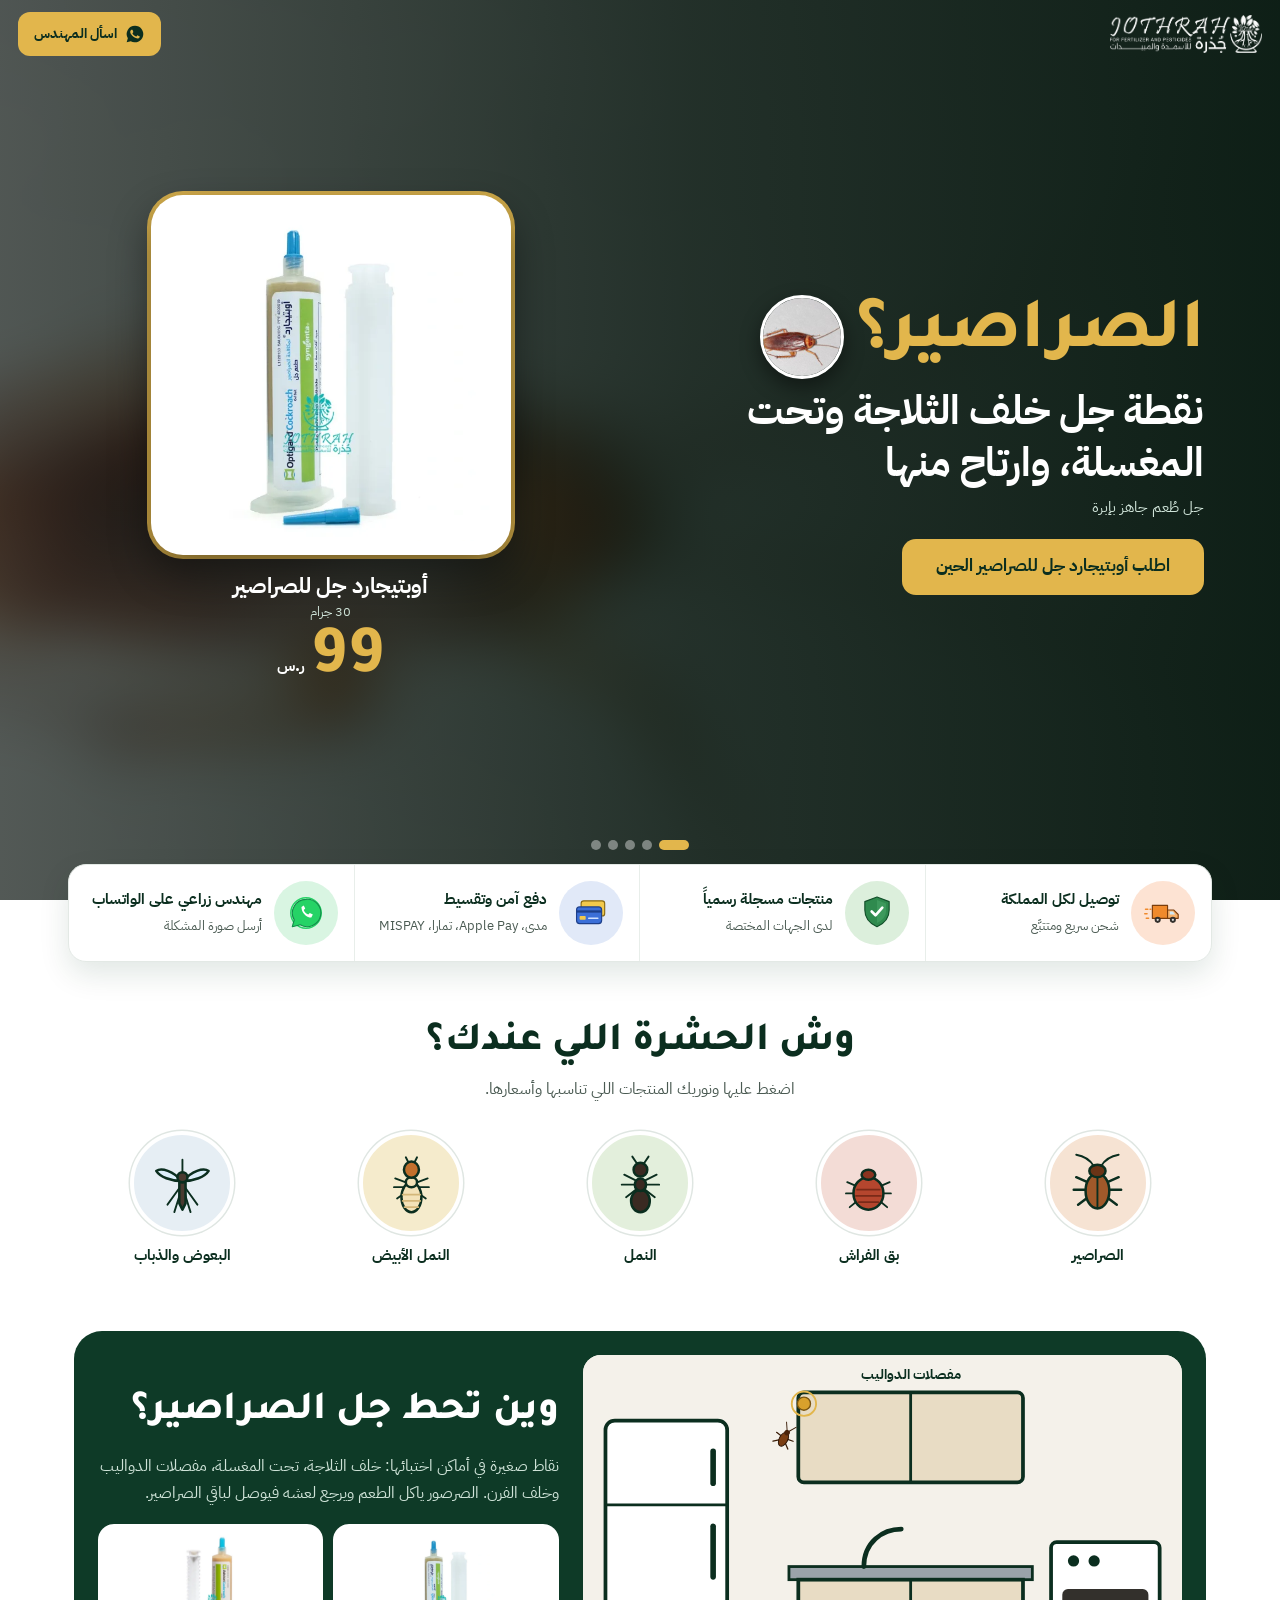
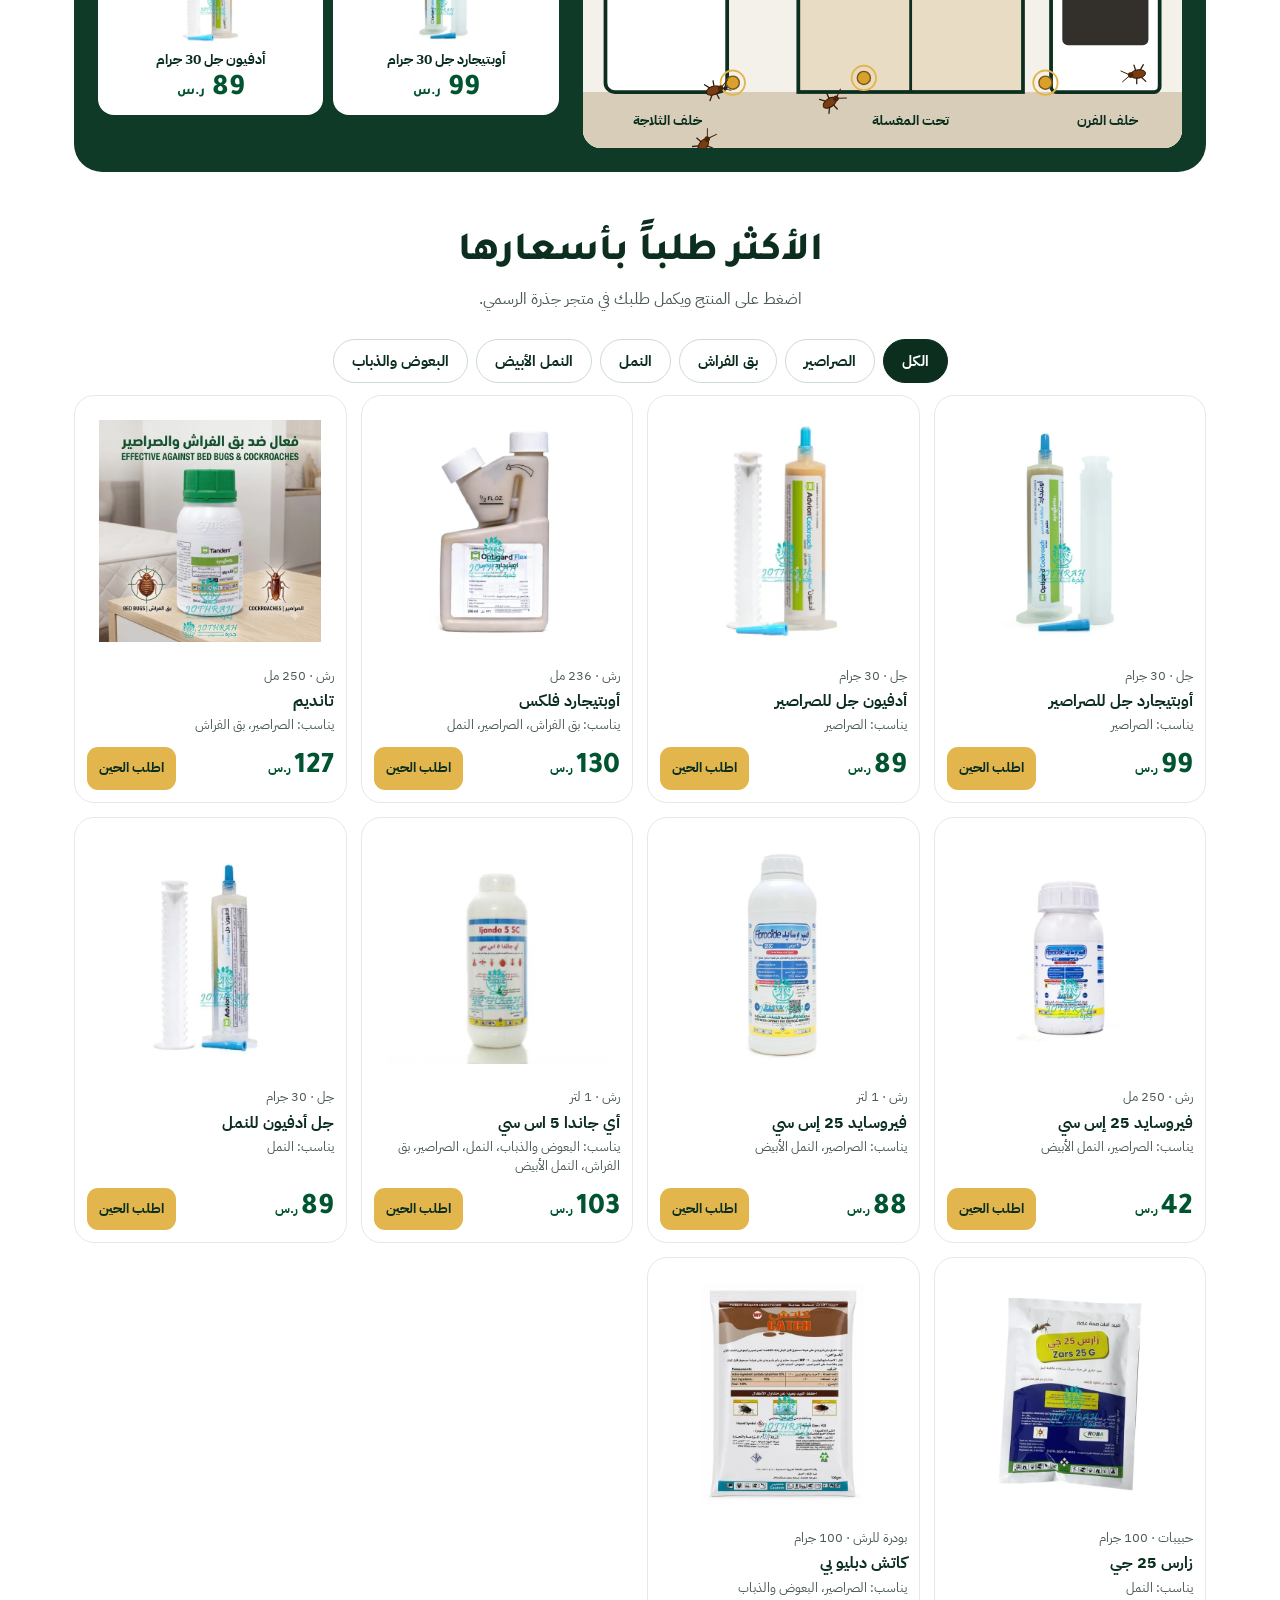
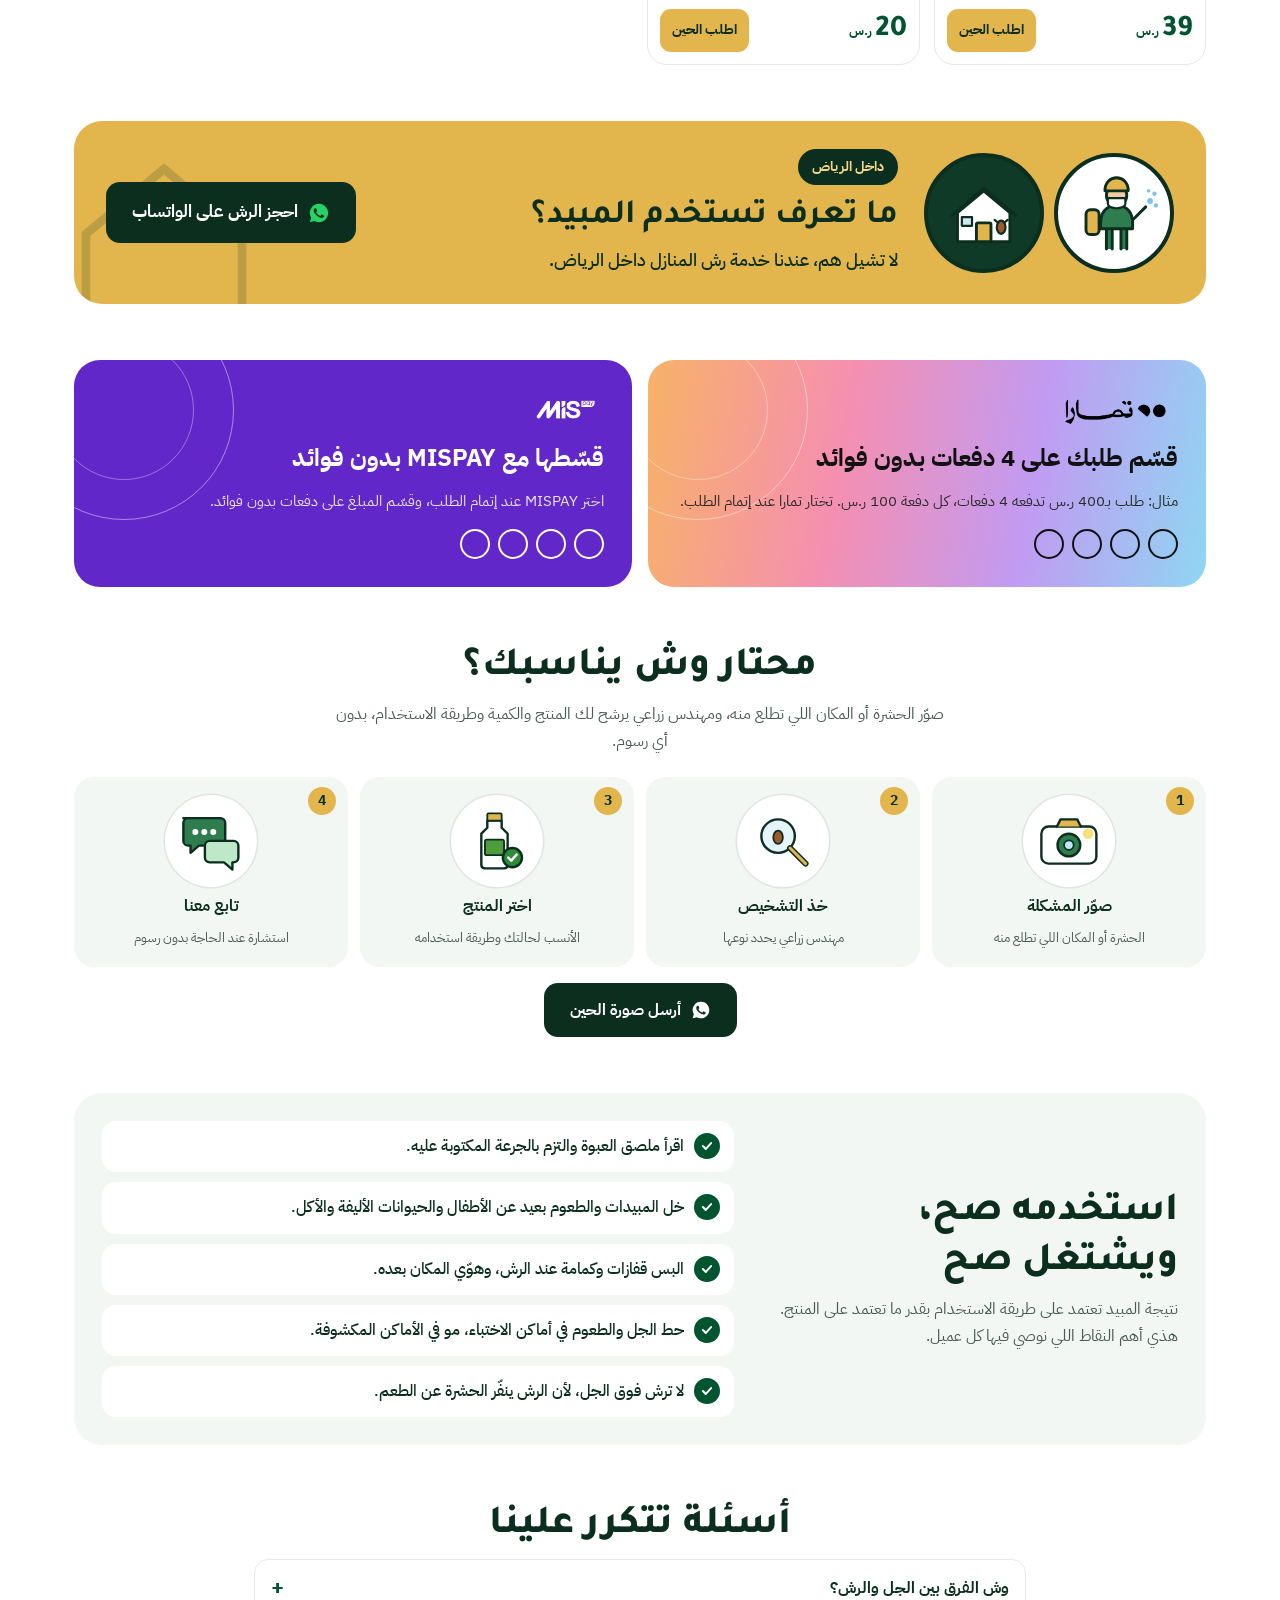
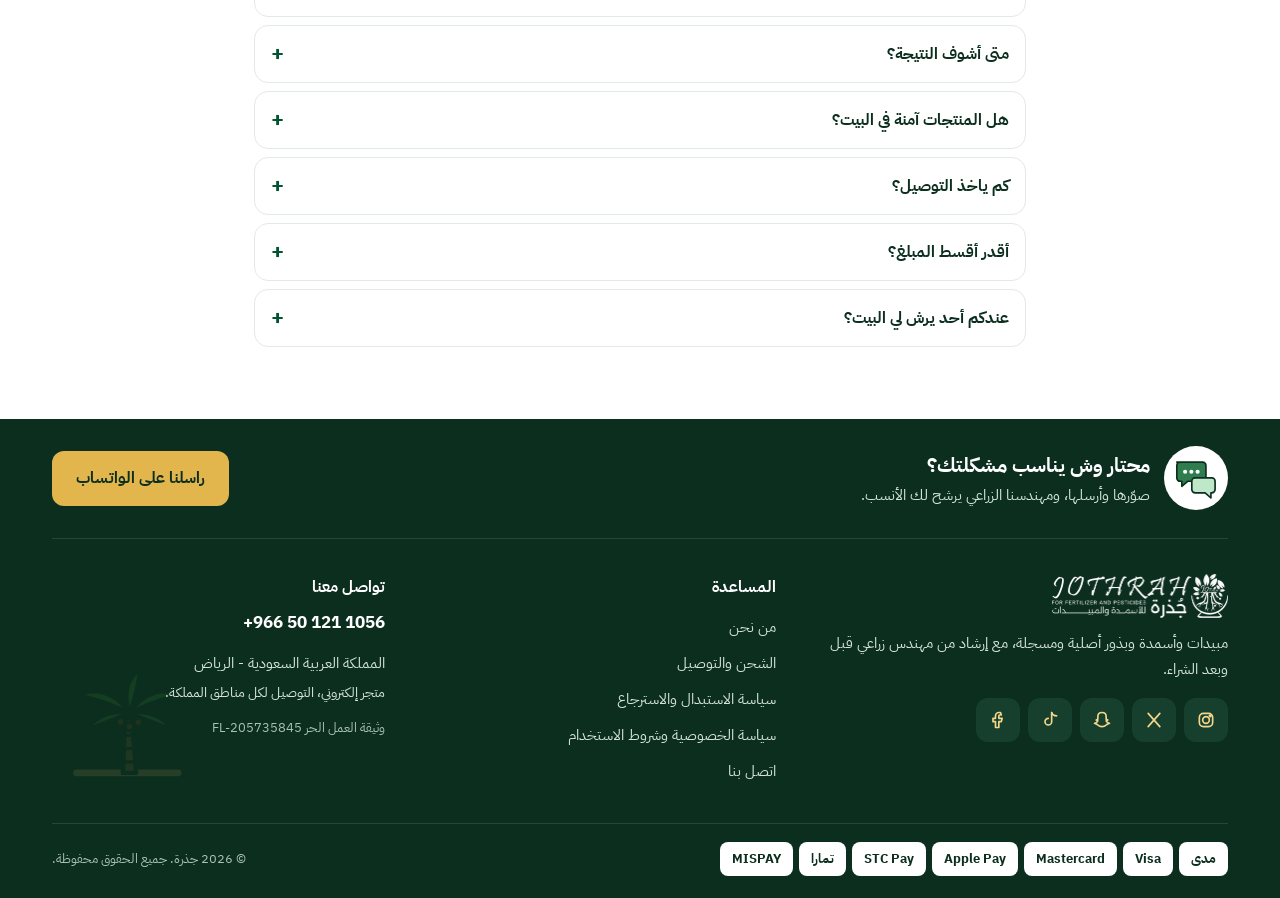
==== commit f85d46e9: "Add files via upload" ====
--- a/index.html
+++ b/index.html
@@ -25,7 +25,9 @@
 .sbrow{display:grid;grid-template-columns:repeat(8,minmax(0,1fr));gap:12px}.sb{display:flex;flex-direction:column;align-items:center;gap:8px;text-decoration:none;color:#0b2e1f;text-align:center}.sbi{width:96px;height:96px;border-radius:50%;display:grid;place-items:center;border:3px solid #fff;box-shadow:0 0 0 1.5px #dfe6e2}.sb:hover .sbi{box-shadow:0 0 0 2.5px #005430}.sbn{font-weight:700;font-size:14px;line-height:1.4}
 .cats{display:grid;grid-template-columns:repeat(5,minmax(0,1fr));gap:14px}.cb{border:0;border-radius:22px;padding:14px 8px;display:flex;flex-direction:column;align-items:center;gap:10px;cursor:pointer;font:inherit;color:#0b2e1f}.cbi{width:118px;height:118px;border-radius:50%;display:grid;place-items:center;border:4px solid #fff;box-shadow:0 0 0 1.5px #dfe6e2}.cbn{font-weight:700;font-size:16px}
 .where{display:grid;grid-template-columns:repeat(4,minmax(0,1fr));gap:16px}.wc{border-radius:22px;padding:22px;display:flex;flex-direction:column;gap:8px;min-height:260px;box-sizing:border-box}.wci{width:84px;height:84px;border-radius:50%;background:#fff;display:grid;place-items:center;margin-bottom:6px;align-self:flex-start}
-.feat{display:grid;grid-template-columns:repeat(4,minmax(0,1fr));border:1px solid #e3e9e5;border-radius:18px;background:#fff}.fi{display:flex;align-items:center;gap:12px;padding:16px}.fi+.fi{border-right:1px solid #e8eeea}.fic{flex:none;width:52px;height:52px;border-radius:50%;display:grid;place-items:center}.fic svg{width:30px;height:30px}
+.feat{display:grid;grid-template-columns:repeat(4,minmax(0,1fr));border:1px solid #e3e9e5;border-radius:18px;background:#fff}.fi{display:flex;align-items:center;gap:12px;padding:16px}.fi+.fi{border-right:1px solid #e8eeea}.fic{flex:none;width:64px;height:64px;border-radius:50%;display:grid;place-items:center}.fic svg{width:38px;height:38px;overflow:visible}
+@keyframes fwheel{to{transform:rotate(360deg)}}@keyframes ftruck{0%,100%{transform:translate(0,0)}50%{transform:translate(3px,-2px)}}@keyframes flines{to{stroke-dashoffset:24}}@keyframes fcheck{0%,20%{stroke-dashoffset:60}55%,100%{stroke-dashoffset:0}}@keyframes fcard{0%,100%{transform:rotate(-6deg) translateY(0)}50%{transform:rotate(-2deg) translateY(-3px)}}@keyframes fring{0%{opacity:.8;transform:scale(.8)}100%{opacity:0;transform:scale(1.25)}}
+.fic svg *{transform-box:fill-box;transform-origin:center}.f-wheel{animation:fwheel .8s linear infinite}.f-truck{animation:ftruck 1s ease-in-out infinite}.f-lines path{animation:flines .6s linear infinite}.f-check{stroke-dasharray:60;animation:fcheck 2.6s ease-in-out infinite}.f-pulse{animation:pulse 2.6s ease-in-out infinite}.f-card{animation:fcard 3s ease-in-out infinite}.f-card2{animation:fcard 3s ease-in-out infinite reverse}.f-ring{animation:fring 1.8s ease-out infinite}.f-wa{animation:bob 2.4s ease-in-out infinite}
 .slide{display:grid;grid-template-columns:minmax(0,1fr) minmax(0,.9fr);align-items:center;gap:32px}.prods{display:grid;grid-template-columns:repeat(4,minmax(0,1fr));gap:16px}.fp{display:grid;grid-template-columns:minmax(0,1fr) minmax(0,.8fr);gap:32px;align-items:center}.tips{display:grid;grid-template-columns:minmax(0,.9fr) minmax(0,1.1fr);gap:28px;align-items:center}
 @keyframes rise{0%{opacity:0;transform:translateY(6px)}50%{opacity:1}100%{opacity:0;transform:translateY(-14px)}}@keyframes drip{0%{transform:translateY(-6px);opacity:0}30%{opacity:1}100%{transform:translateY(16px);opacity:0}}@keyframes jump{50%{transform:translateY(-5px)}}@keyframes pulse{50%{transform:scale(1.06)}}@keyframes fill4{0%,15%{background:transparent}25%,100%{background:currentColor}}
 .a-rise circle{animation:rise 2s ease-out infinite}.a-rise circle:nth-child(2){animation-delay:.6s}.a-rise circle:nth-child(3){animation-delay:1.2s}.a-pour{animation:sway 2.6s ease-in-out infinite;transform-origin:right top!important}.a-jump circle{animation:jump 1.2s ease-in-out infinite}.a-jump circle:nth-child(2n){animation-delay:.3s}.a-jump circle:nth-child(3n){animation-delay:.6s}.a-drip{animation:drip 1.8s ease-in infinite}.a-orbit{animation:spin 8s linear infinite}.a-orbit2{animation:spin 6s linear infinite reverse}.a-root{animation:grow 2.4s ease-in-out infinite;transform-origin:center top!important}.a-pulse{animation:pulse 2.2s ease-in-out infinite}.a-spin{animation:spin 10s linear infinite}@keyframes slide{50%{transform:translateX(-6px)}}@keyframes tw{50%{opacity:.35}}.a-slide{animation:slide 3s ease-in-out infinite}.a-twinkle circle{animation:tw 2s ease-in-out infinite}.a-twinkle circle:nth-child(2n){animation-delay:.7s}.a-jump2{animation:jump 1s ease-in-out infinite}.a-wiggle{animation:sway 1s ease-in-out infinite}
@@ -36,7 +38,7 @@
 @media (max-width:1000px){.fcols{grid-template-columns:repeat(2,minmax(0,1fr))!important}}
 @media (max-width:600px){.fcols{grid-template-columns:minmax(0,1fr)!important}.fcta a{width:100%;justify-content:center}.sprayb{padding:22px!important}.sprayb a{width:100%;justify-content:center}.why4,.jr{grid-template-columns:minmax(0,1fr)}}
 @media (max-width:1000px){.sbrow{grid-template-columns:repeat(4,minmax(0,1fr))}.where{grid-template-columns:repeat(2,minmax(0,1fr))}.feat{grid-template-columns:repeat(2,minmax(0,1fr))}.fi:nth-child(3){border-right:0}.fi:nth-child(n+3){border-top:1px solid #e8eeea}.cbi{width:96px;height:96px}.prods{grid-template-columns:repeat(2,minmax(0,1fr))}.tips{grid-template-columns:minmax(0,1fr)}.nav{display:none!important}}
-@media (max-width:600px){.slide,.fp{grid-template-columns:minmax(0,1fr)}.slide .ring{width:220px!important;height:220px!important}.cats{display:flex;overflow-x:auto;gap:10px;padding-bottom:6px}.cb{flex:none;width:118px}.cbi{width:84px;height:84px}.sbrow{grid-template-columns:repeat(3,minmax(0,1fr));gap:10px}.sbi{width:84px;height:84px}.where{grid-template-columns:minmax(0,1fr)}.wc{min-height:0}.feat{grid-template-columns:minmax(0,1fr)}.fi+.fi{border-right:0;border-top:1px solid #e8eeea}.wrap{padding-inline:14px!important}.st{font-size:30px!important}.h2{font-size:22px!important}.search{display:none!important}.fpimg{width:220px!important;height:220px!important}}
+@media (max-width:600px){.slide span[style*=floaty]{width:62px!important;height:62px!important}.slide,.fp{grid-template-columns:minmax(0,1fr)}.slide .ring{width:220px!important;height:220px!important}.cats{display:flex;overflow-x:auto;gap:10px;padding-bottom:6px}.cb{flex:none;width:118px}.cbi{width:84px;height:84px}.sbrow{grid-template-columns:repeat(3,minmax(0,1fr));gap:10px}.sbi{width:84px;height:84px}.where{grid-template-columns:minmax(0,1fr)}.wc{min-height:0}.feat{grid-template-columns:minmax(0,1fr)}.fi+.fi{border-right:0;border-top:1px solid #e8eeea}.wrap{padding-inline:14px!important}.st{font-size:30px!important}.h2{font-size:22px!important}.search{display:none!important}.fpimg{width:220px!important;height:220px!important}}
 @media (prefers-reduced-motion:reduce){*{animation:none!important}}
 
 *{box-sizing:border-box}html{scroll-behavior:smooth;scroll-padding-top:70px;-webkit-text-size-adjust:100%}body{margin:0;background:#fff;color:#0b2e1f;font:16px/1.7 'IBM Plex Sans Arabic',system-ui,sans-serif;overflow-x:clip}img{max-width:100%;display:block}[hidden]{display:none!important}a{color:#005430}
@@ -73,7 +75,7 @@
 .faq details{border:1px solid #e3e9e5;border-radius:14px;padding:0 16px;margin-bottom:8px;background:#fff}.faq summary{cursor:pointer;list-style:none;display:flex;justify-content:space-between;align-items:center;gap:10px;min-height:56px;font-weight:700}.faq summary::-webkit-details-marker{display:none}.faq summary::after{content:'+';font-size:22px;color:#005430}.faq details[open] summary::after{content:'−'}.faq p{margin:0 0 14px;color:#3c4b45}
 .sbar{position:fixed;inset:auto 0 0 0;z-index:70;display:none;gap:8px;padding:10px 12px calc(10px + env(safe-area-inset-bottom));background:rgba(11,46,31,.96);backdrop-filter:blur(6px);transform:translateY(110%);transition:transform .3s}.sbar.v{transform:none}.sbar a{flex:1;display:flex;align-items:center;justify-content:center;gap:8px;height:50px;border-radius:12px;font-weight:800;text-decoration:none;font-size:15.5px}.sb1{background:#e2b64c;color:#0b2e1f}.sb2{background:#25d366;color:#fff}
 @media (max-width:860px){.grid{grid-template-columns:repeat(2,minmax(0,1fr))}.gel,.safe{grid-template-columns:minmax(0,1fr)}.jr{grid-template-columns:repeat(2,minmax(0,1fr))}.feat{grid-template-columns:repeat(2,minmax(0,1fr))}.sbar{display:flex}body{padding-bottom:72px}.fcols{grid-template-columns:minmax(0,1fr)!important}}
-@media (max-width:600px){.pks{grid-template-columns:repeat(3,minmax(0,1fr))}.pki{width:84px;height:84px}.wrap{padding:0 14px}.grid{gap:10px}.pc{padding:10px}.pcp{font-size:26px}.pco{padding:9px 10px;font-size:12.5px}.gel,.safe{padding:16px;border-radius:22px}.sprayb{padding:22px!important}.sprayb a{width:100%;justify-content:center}.hpr{font-size:40px}.pcb{flex-direction:column;align-items:stretch}.pco{text-align:center}}
+@media (max-width:600px){.pks{grid-template-columns:repeat(3,minmax(0,1fr))}.pki{width:84px;height:84px}.wrap{padding:0 14px}.grid{gap:10px}.pc{padding:10px}.pcp{font-size:26px}.pco{padding:9px 10px;font-size:12.5px}.gel,.safe{padding:16px;border-radius:22px}.sprayb{padding:22px!important}.sprayb a{width:100%;justify-content:center}.hpr{font-size:40px}.fic{width:50px!important;height:50px!important}.fic svg{width:30px!important;height:30px!important}.fi{padding:12px!important;gap:8px!important}.fi b{font-size:13.5px!important}.pcb{flex-direction:column;align-items:stretch}.pco{text-align:center}}
 </style>
 </head>
 <body>
@@ -112,7 +114,7 @@
 </div></div>
 <div class="hdots"><button class="hd on" data-go="0" aria-label="الشريحة 1"></button><button class="hd" data-go="1" aria-label="الشريحة 2"></button><button class="hd" data-go="2" aria-label="الشريحة 3"></button><button class="hd" data-go="3" aria-label="الشريحة 4"></button><button class="hd" data-go="4" aria-label="الشريحة 5"></button></div>
 </section>
-<div class="trust"><div class="feat"><div class="fi"><span class="fic" style="background:#fbe3d2"><svg viewBox="0 0 100 100" aria-hidden="true"><path d="M10 38h44V22h20l14 16v14H10z" fill="#fff" stroke="#0b2e1f" stroke-width="4" stroke-linejoin="round" stroke-linecap="round"/><circle cx="28" cy="58" r="8" fill="#0b2e1f"/><circle cx="74" cy="58" r="8" fill="#0b2e1f"/></svg></span><span><b style="display:block;font-size:14.5px">توصيل لكل المملكة</b><small style="color:#4a5a52;font-size:12.5px">شحن سريع ومتتبَّع</small></span></div><div class="fi"><span class="fic" style="background:#dcefdc"><svg viewBox="0 0 100 100" aria-hidden="true"><path d="M50 10l30 12v20c0 20-14 32-30 38-16-6-30-18-30-38V22z" fill="#fff" stroke="#0b2e1f" stroke-width="4" stroke-linejoin="round" stroke-linecap="round"/><path d="M36 44l10 10 20-20" fill="none" stroke="#2f8a3a" stroke-width="6" stroke-linecap="round" stroke-linejoin="round"/></svg></span><span><b style="display:block;font-size:14.5px">منتجات مسجلة رسمياً</b><small style="color:#4a5a52;font-size:12.5px">لدى الجهات المختصة</small></span></div><div class="fi"><span class="fic" style="background:#e3ebf7"><svg viewBox="0 0 100 100" aria-hidden="true"><rect x="12" y="22" width="76" height="50" rx="8" fill="#fff" stroke="#0b2e1f" stroke-width="4" stroke-linejoin="round" stroke-linecap="round"/><path d="M12 38h76" stroke="#0b2e1f" stroke-width="4" stroke-linejoin="round" stroke-linecap="round"/><rect x="22" y="52" width="22" height="8" rx="2" fill="#e2b64c"/></svg></span><span><b style="display:block;font-size:14.5px">دفع آمن وتقسيط</b><small style="color:#4a5a52;font-size:12.5px">مدى، Apple Pay، تمارا، مسباي</small></span></div><div class="fi"><span class="fic" style="background:#dff3e5"><svg viewBox="0 0 100 100" aria-hidden="true"><path d="M50 12a36 36 0 0 0-31 54L14 86l21-5A36 36 0 1 0 50 12z" fill="#25d366" stroke="#0b2e1f" stroke-width="4" stroke-linejoin="round" stroke-linecap="round"/><path d="M38 34c0 14 12 28 26 28l4-8-8-4-4 4c-6-2-10-6-12-12l4-4-4-8z" fill="#fff"/></svg></span><span><b style="display:block;font-size:14.5px">مهندس زراعي على الواتساب</b><small style="color:#4a5a52;font-size:12.5px">أرسل صورة المشكلة</small></span></div></div></div>
+<div class="trust"><div class="feat"><div class="fi"><span class="fic" style="background:#fde3d3"><svg viewBox="0 0 100 100" aria-hidden="true"><g class="f-lines"><path d="M4 40h14M2 52h12M6 64h10" stroke="#f08a2c" stroke-width="4" stroke-linecap="round" stroke-dasharray="6 6"/></g><g class="f-truck"><path d="M22 30h40v34H22z" fill="#f08a2c" stroke="#7a3d0c" stroke-width="3" stroke-linejoin="round"/><path d="M62 42h16l12 12v10H62z" fill="#f8b26a" stroke="#7a3d0c" stroke-width="3" stroke-linejoin="round"/><path d="M68 46h8l6 8H68z" fill="#cfe9f7"/><g class="f-wheel"><circle cx="36" cy="68" r="8" fill="#33302c"/><circle cx="36" cy="68" r="3" fill="#ddd"/></g><g class="f-wheel"><circle cx="76" cy="68" r="8" fill="#33302c"/><circle cx="76" cy="68" r="3" fill="#ddd"/></g></g></svg></span><span><b style="display:block;font-size:14.5px">توصيل لكل المملكة</b><small style="color:#4a5a52;font-size:12.5px">شحن سريع ومتتبَّع</small></span></div><div class="fi"><span class="fic" style="background:#dcefdc"><svg viewBox="0 0 100 100" aria-hidden="true"><g class="f-pulse"><path d="M50 8l32 12v22c0 22-14 36-32 44-18-8-32-22-32-44V20z" fill="#2f8a4e" stroke="#13502b" stroke-width="3" stroke-linejoin="round"/><path d="M50 16l24 9v17c0 17-10 28-24 34z" fill="#47a466" opacity=".6"/></g><path class="f-check" d="M36 46l10 10 18-20" fill="none" stroke="#fff" stroke-width="7" stroke-linecap="round" stroke-linejoin="round"/></svg></span><span><b style="display:block;font-size:14.5px">منتجات مسجلة رسمياً</b><small style="color:#4a5a52;font-size:12.5px">لدى الجهات المختصة</small></span></div><div class="fi"><span class="fic" style="background:#e1e9f8"><svg viewBox="0 0 100 100" aria-hidden="true"><g class="f-card2"><rect x="24" y="18" width="62" height="40" rx="7" fill="#f2c94c" stroke="#8a6a12" stroke-width="3"/></g><g class="f-card"><rect x="12" y="34" width="66" height="44" rx="8" fill="#3b6fd8" stroke="#1d3f8a" stroke-width="3"/><path d="M12 46h66" stroke="#1d3f8a" stroke-width="6"/><rect x="20" y="58" width="16" height="10" rx="2" fill="#f2c94c"/><path d="M44 64h24" stroke="#cfe0ff" stroke-width="4" stroke-linecap="round"/></g></svg></span><span><b style="display:block;font-size:14.5px">دفع آمن وتقسيط</b><small style="color:#4a5a52;font-size:12.5px">مدى، Apple Pay، تمارا، MISPAY</small></span></div><div class="fi"><span class="fic" style="background:#d9f5e2"><svg viewBox="0 0 100 100" aria-hidden="true"><circle class="f-ring" cx="50" cy="50" r="40" fill="none" stroke="#25d366" stroke-width="4"/><g class="f-wa"><path d="M50 14a36 36 0 0 0-31 54L14 86l21-5A36 36 0 1 0 50 14z" fill="#25d366" stroke="#128c4a" stroke-width="3" stroke-linejoin="round"/><path d="M38 34c0 14 12 28 26 28l4-8-8-4-4 4c-6-2-10-6-12-12l4-4-4-8z" fill="#fff"/></g></svg></span><span><b style="display:block;font-size:14.5px">مهندس زراعي على الواتساب</b><small style="color:#4a5a52;font-size:12.5px">أرسل صورة المشكلة</small></span></div></div></div>
 
 <section class="sec"><div class="wrap">
 <h2 class="h2">وش الحشرة اللي عندك؟</h2><p class="sub">اضغط عليها ونوريك المنتجات اللي تناسبها وأسعارها.</p>
@@ -163,9 +165,9 @@
 </div>
 <div style="position:relative;overflow:hidden;background:#6227c9;color:#fff;border-radius:26px;padding:28px;display:flex;flex-direction:column;gap:14px">
 <div aria-hidden="true" style="position:absolute;left:-60px;top:-60px;width:220px;height:220px;border-radius:50%;border:1.5px solid rgba(255,255,255,.45)"></div><div aria-hidden="true" style="position:absolute;left:-20px;top:-20px;width:140px;height:140px;border-radius:50%;border:1.5px solid rgba(255,255,255,.35)"></div>
-<img src="/assets/pay/mispay.png" alt="مسباي MISPay" style="height:40px;width:auto;align-self:flex-start;position:relative">
-<b style="font-size:24px;line-height:1.4;position:relative">قسّطها مع مسباي بدون فوائد</b>
-<span style="color:#ece4fb;font-size:15px;line-height:1.7;position:relative">اختر مسباي عند إتمام الطلب، وقسّم المبلغ على دفعات بدون فوائد.</span>
+<img src="/assets/pay/mispay.png" alt="MISPAY" style="height:40px;width:auto;align-self:flex-start;position:relative">
+<b style="font-size:24px;line-height:1.4;position:relative">قسّطها مع MISPAY بدون فوائد</b>
+<span style="color:#ece4fb;font-size:15px;line-height:1.7;position:relative">اختر MISPAY عند إتمام الطلب، وقسّم المبلغ على دفعات بدون فوائد.</span>
 <div class="dots4" aria-hidden="true"><i></i><i></i><i></i><i></i></div>
 </div>
 </div>
@@ -201,7 +203,7 @@
 <div><b style="display:block;font-size:16px;color:#fff;margin-bottom:8px">تواصل معنا</b><a href="tel:+966501211056" style="color:#fff;text-decoration:none;font-weight:700;font-size:17px;direction:ltr;display:inline-block;min-height:36px">+966 50 121 1056</a><p style="margin:6px 0;font-size:14.5px">المملكة العربية السعودية - الرياض</p><p style="margin:6px 0;font-size:13.5px">متجر إلكتروني، التوصيل لكل مناطق المملكة.</p><p style="margin:12px 0 0;font-size:13px;color:#a9c2b5">وثيقة العمل الحر FL-205735845</p></div>
 </div>
 <div style="border-top:1px solid #1f4a37;padding:18px 0 22px;display:flex;justify-content:space-between;align-items:center;gap:14px;flex-wrap:wrap">
-<div style="display:flex;gap:6px;flex-wrap:wrap"><span style="background:#fff;color:#0b2e1f;border-radius:8px;padding:6px 12px;font-size:13px;font-weight:700">مدى</span><span style="background:#fff;color:#0b2e1f;border-radius:8px;padding:6px 12px;font-size:13px;font-weight:700">Visa</span><span style="background:#fff;color:#0b2e1f;border-radius:8px;padding:6px 12px;font-size:13px;font-weight:700">Mastercard</span><span style="background:#fff;color:#0b2e1f;border-radius:8px;padding:6px 12px;font-size:13px;font-weight:700">Apple Pay</span><span style="background:#fff;color:#0b2e1f;border-radius:8px;padding:6px 12px;font-size:13px;font-weight:700">STC Pay</span><span style="background:#fff;color:#0b2e1f;border-radius:8px;padding:6px 12px;font-size:13px;font-weight:700">تمارا</span><span style="background:#fff;color:#0b2e1f;border-radius:8px;padding:6px 12px;font-size:13px;font-weight:700">مسباي</span></div>
+<div style="display:flex;gap:6px;flex-wrap:wrap"><span style="background:#fff;color:#0b2e1f;border-radius:8px;padding:6px 12px;font-size:13px;font-weight:700">مدى</span><span style="background:#fff;color:#0b2e1f;border-radius:8px;padding:6px 12px;font-size:13px;font-weight:700">Visa</span><span style="background:#fff;color:#0b2e1f;border-radius:8px;padding:6px 12px;font-size:13px;font-weight:700">Mastercard</span><span style="background:#fff;color:#0b2e1f;border-radius:8px;padding:6px 12px;font-size:13px;font-weight:700">Apple Pay</span><span style="background:#fff;color:#0b2e1f;border-radius:8px;padding:6px 12px;font-size:13px;font-weight:700">STC Pay</span><span style="background:#fff;color:#0b2e1f;border-radius:8px;padding:6px 12px;font-size:13px;font-weight:700">تمارا</span><span style="background:#fff;color:#0b2e1f;border-radius:8px;padding:6px 12px;font-size:13px;font-weight:700">MISPAY</span></div>
 <small style="font-size:13px;color:#a9c2b5">© 2026 جذرة. جميع الحقوق محفوظة.</small>
 </div></div></footer>
 <div class="sbar"><a class="sb1" href="#shop">اطلب الحين</a><a class="sb2" href="https://wa.me/966501211056"><svg width="20" height="20" viewBox="0 0 24 24" fill="currentColor" aria-hidden="true"><path d="M12 2a10 10 0 0 0-8.6 15.1L2 22l5-1.3A10 10 0 1 0 12 2zm5.2 14.1c-.2.6-1.3 1.2-1.8 1.2-.5.1-1 .2-3.3-.7-2.8-1.1-4.6-4-4.7-4.2-.1-.2-1.1-1.5-1.1-2.9s.7-2.1 1-2.4c.2-.3.5-.3.7-.3h.5c.2 0 .4 0 .6.5l.8 2c.1.2.1.4 0 .5l-.4.6-.4.4c-.1.1-.3.3-.1.6.2.3.8 1.3 1.7 2.1 1.2 1 2.1 1.3 2.4 1.5.3.1.5.1.6-.1l.9-1.1c.2-.3.4-.2.7-.1l1.9.9c.3.1.5.2.5.3.1.2.1.7-.1 1.3z"/></svg>واتساب</a></div>
